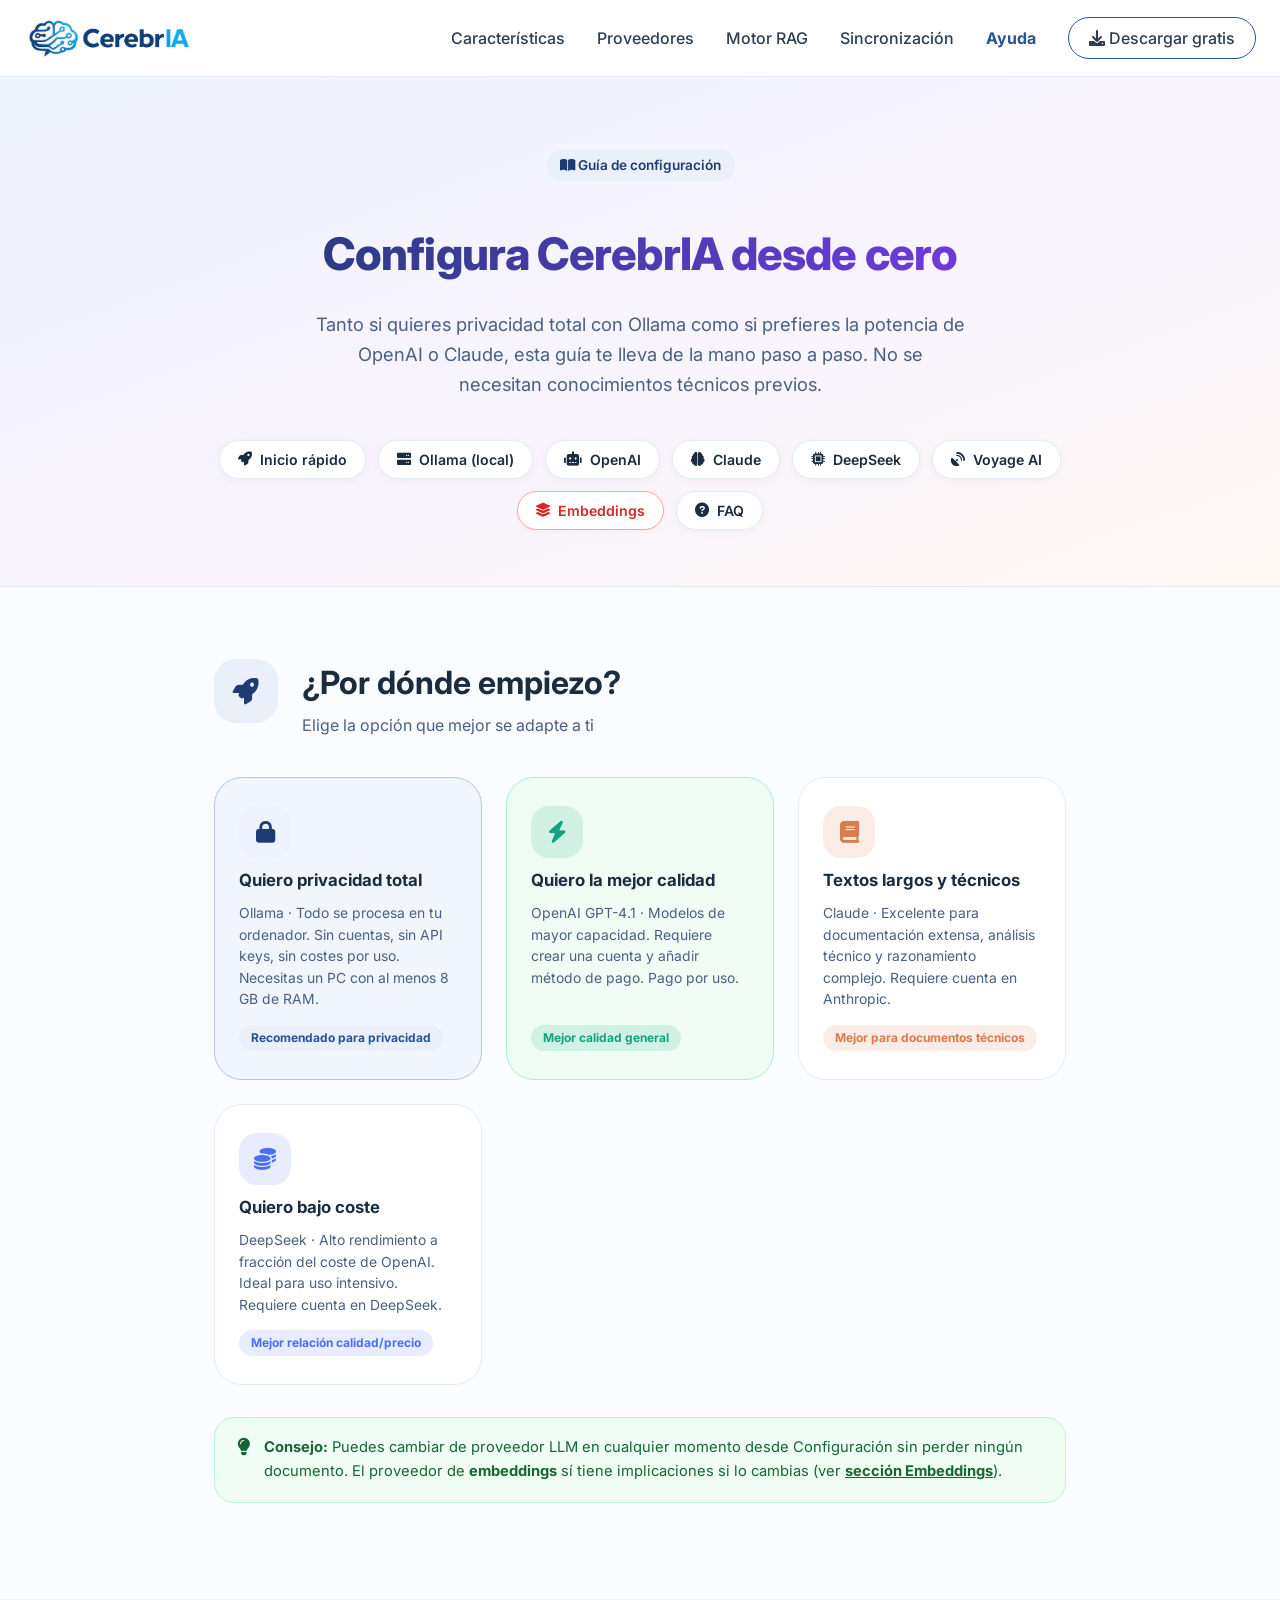
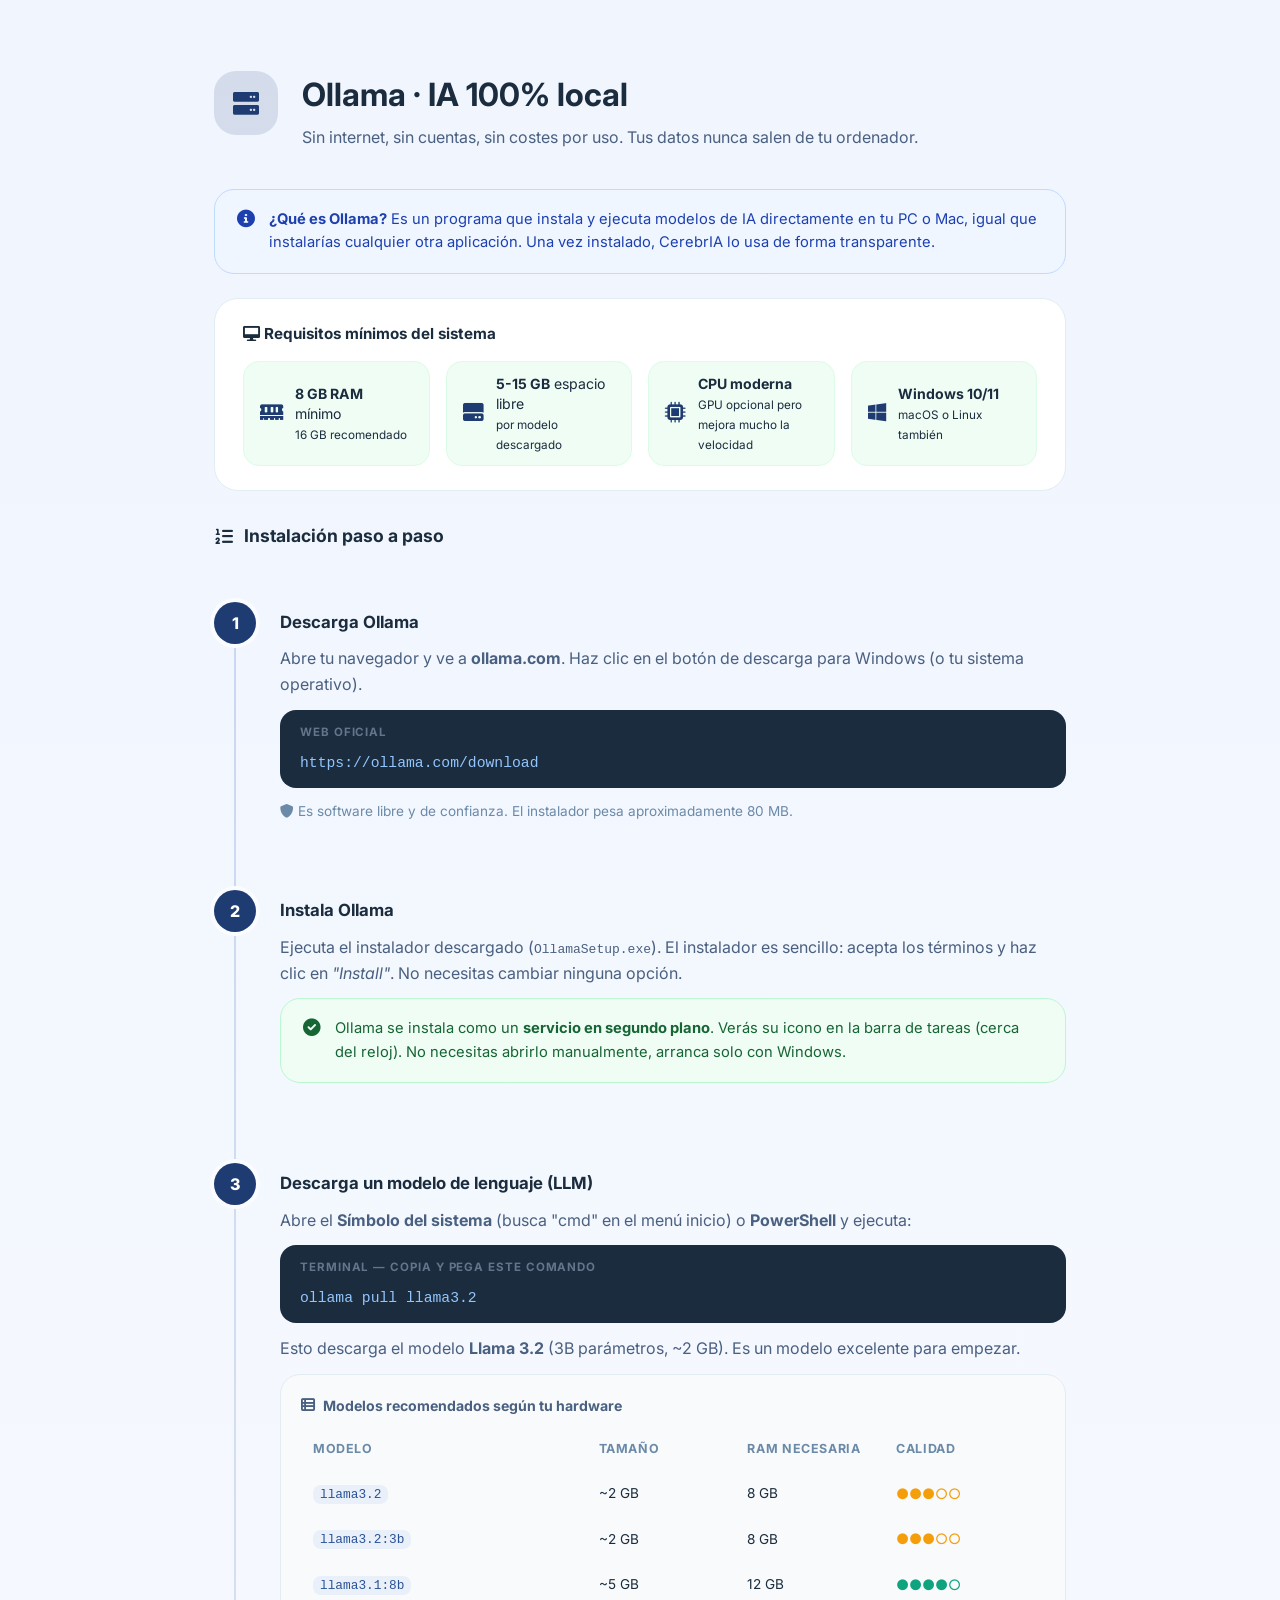
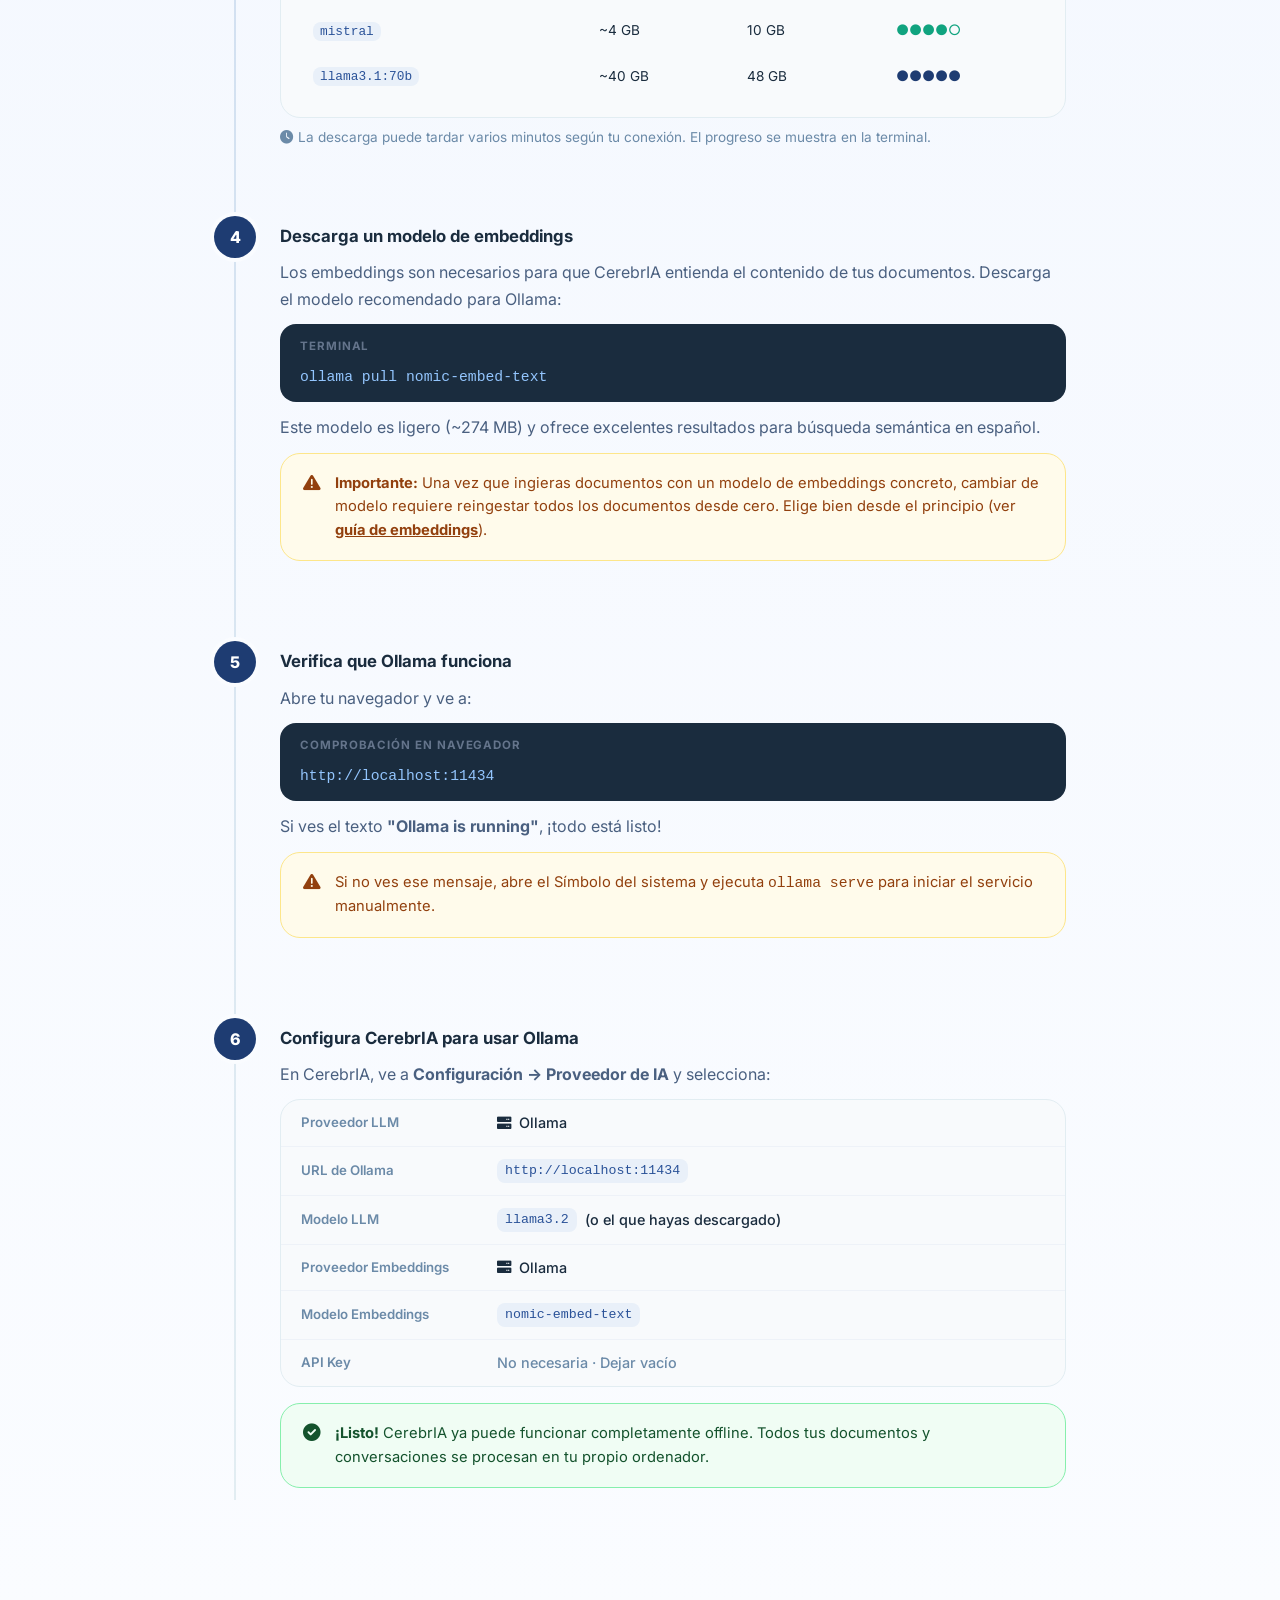
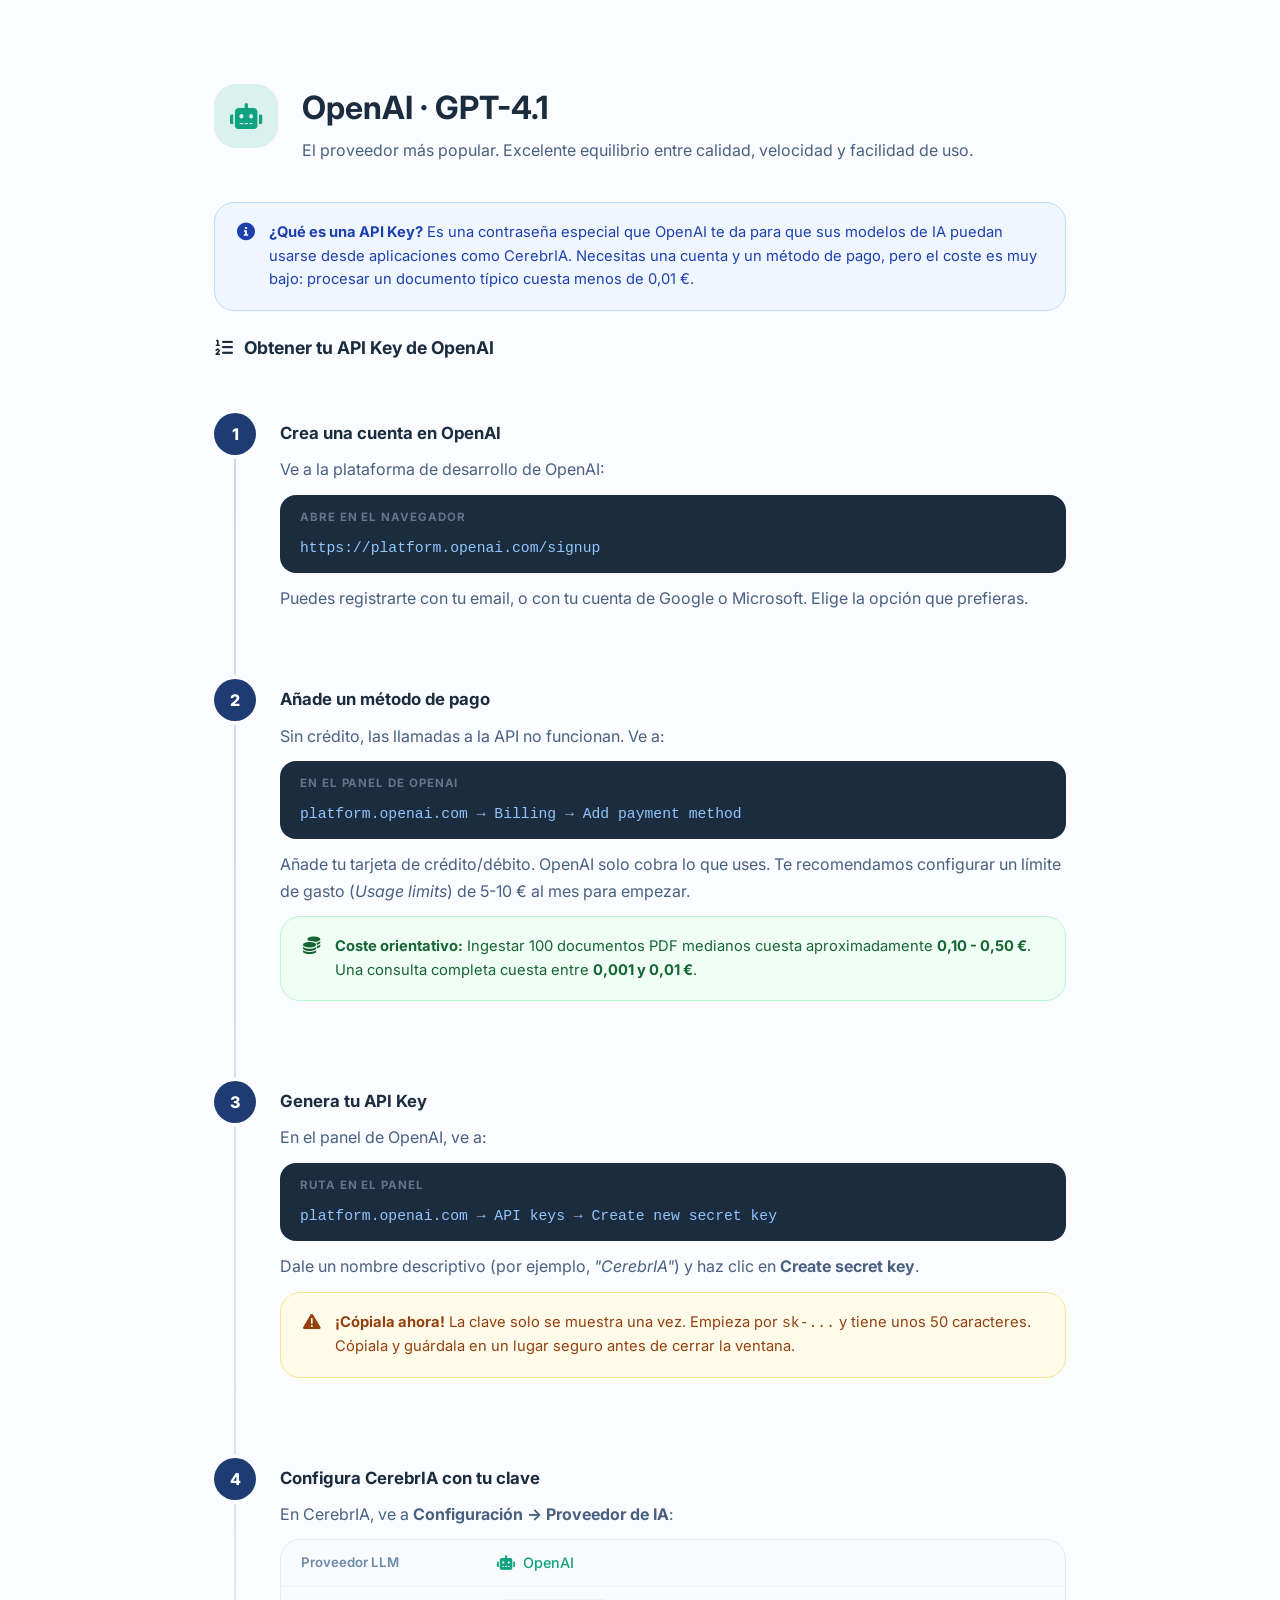
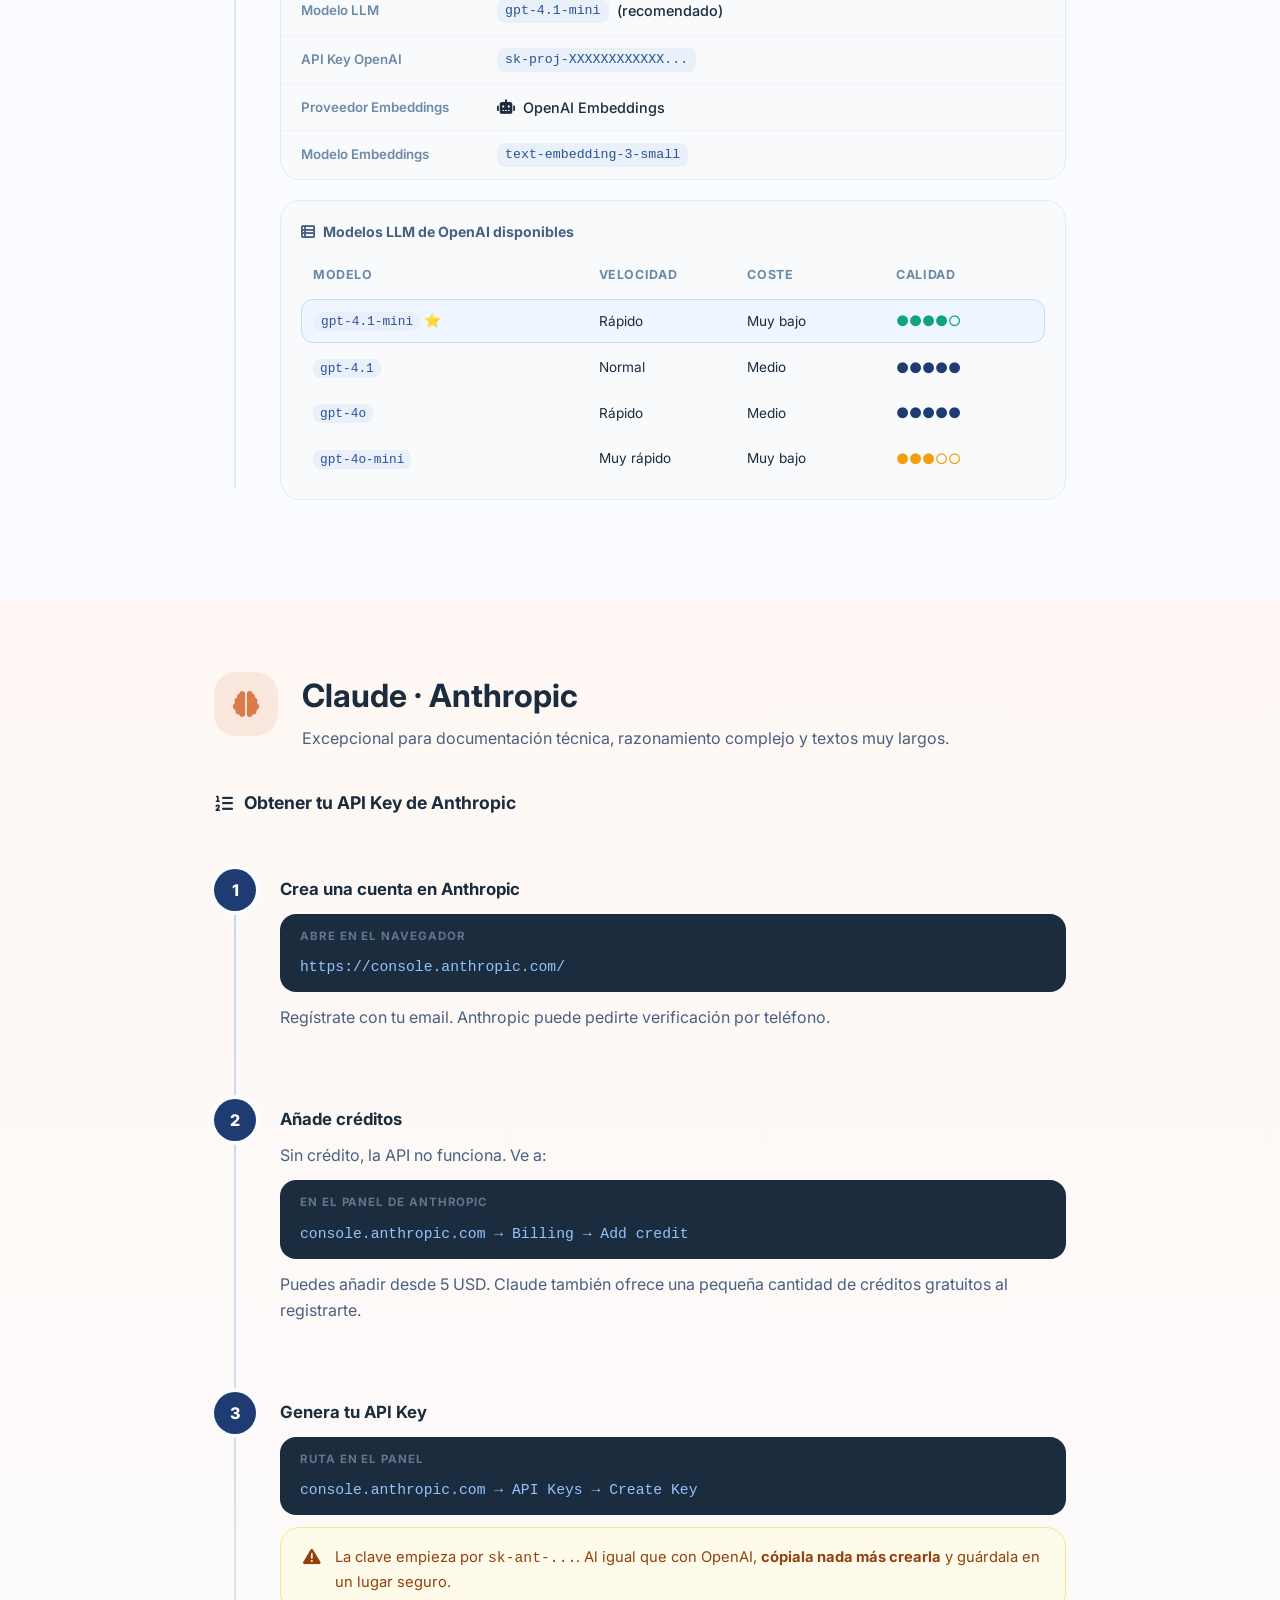
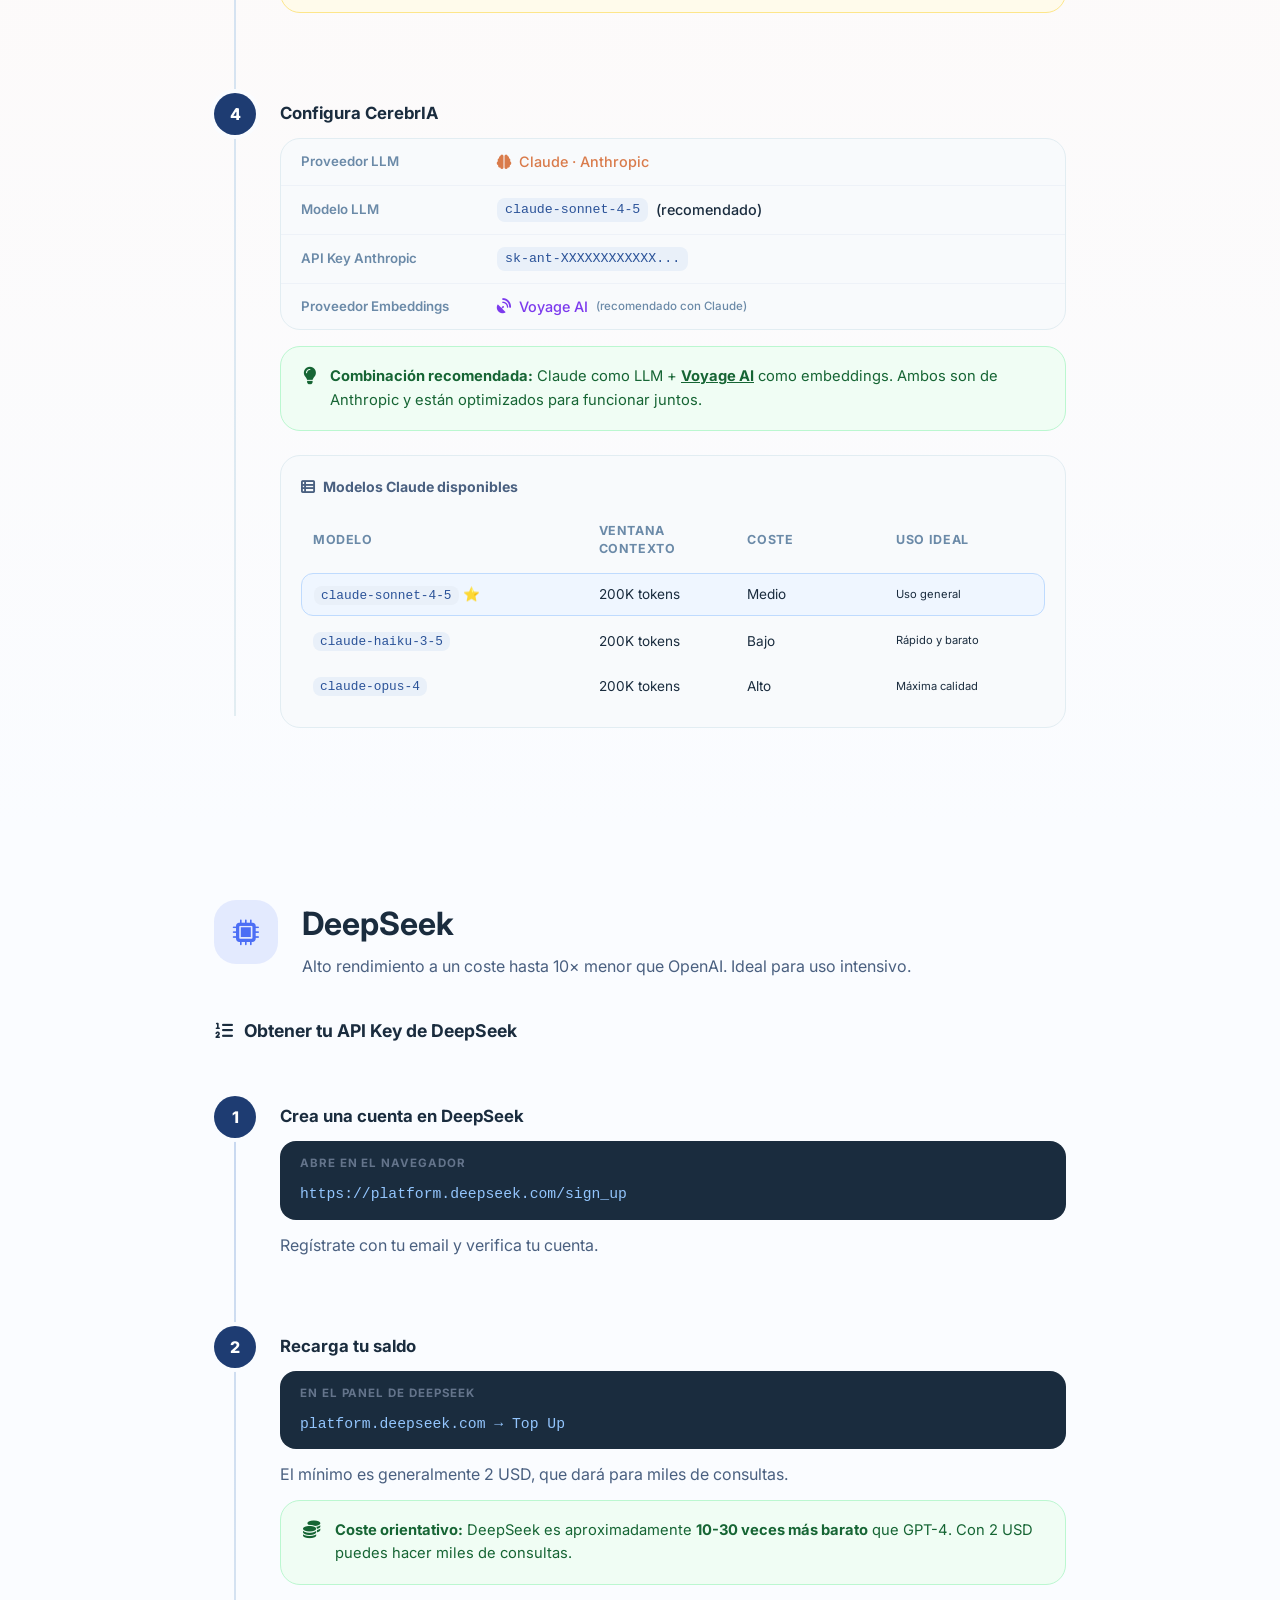
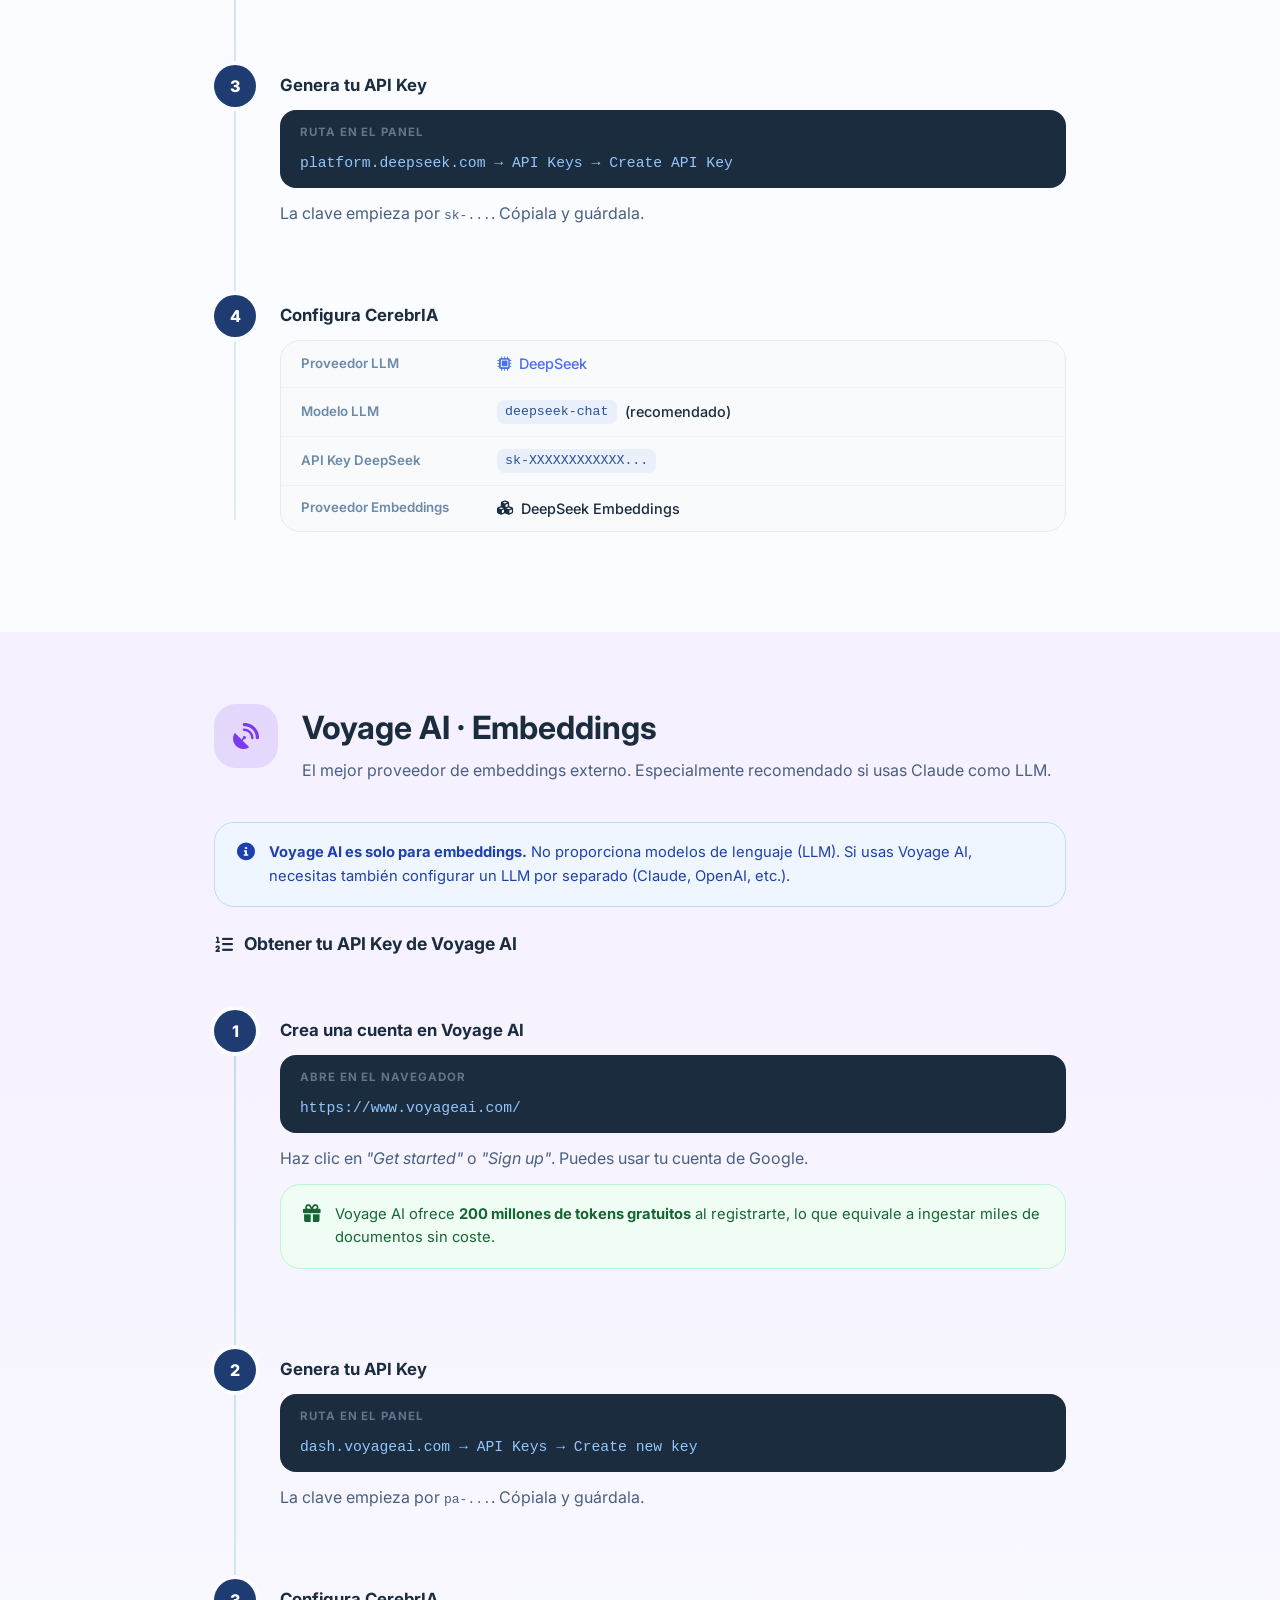
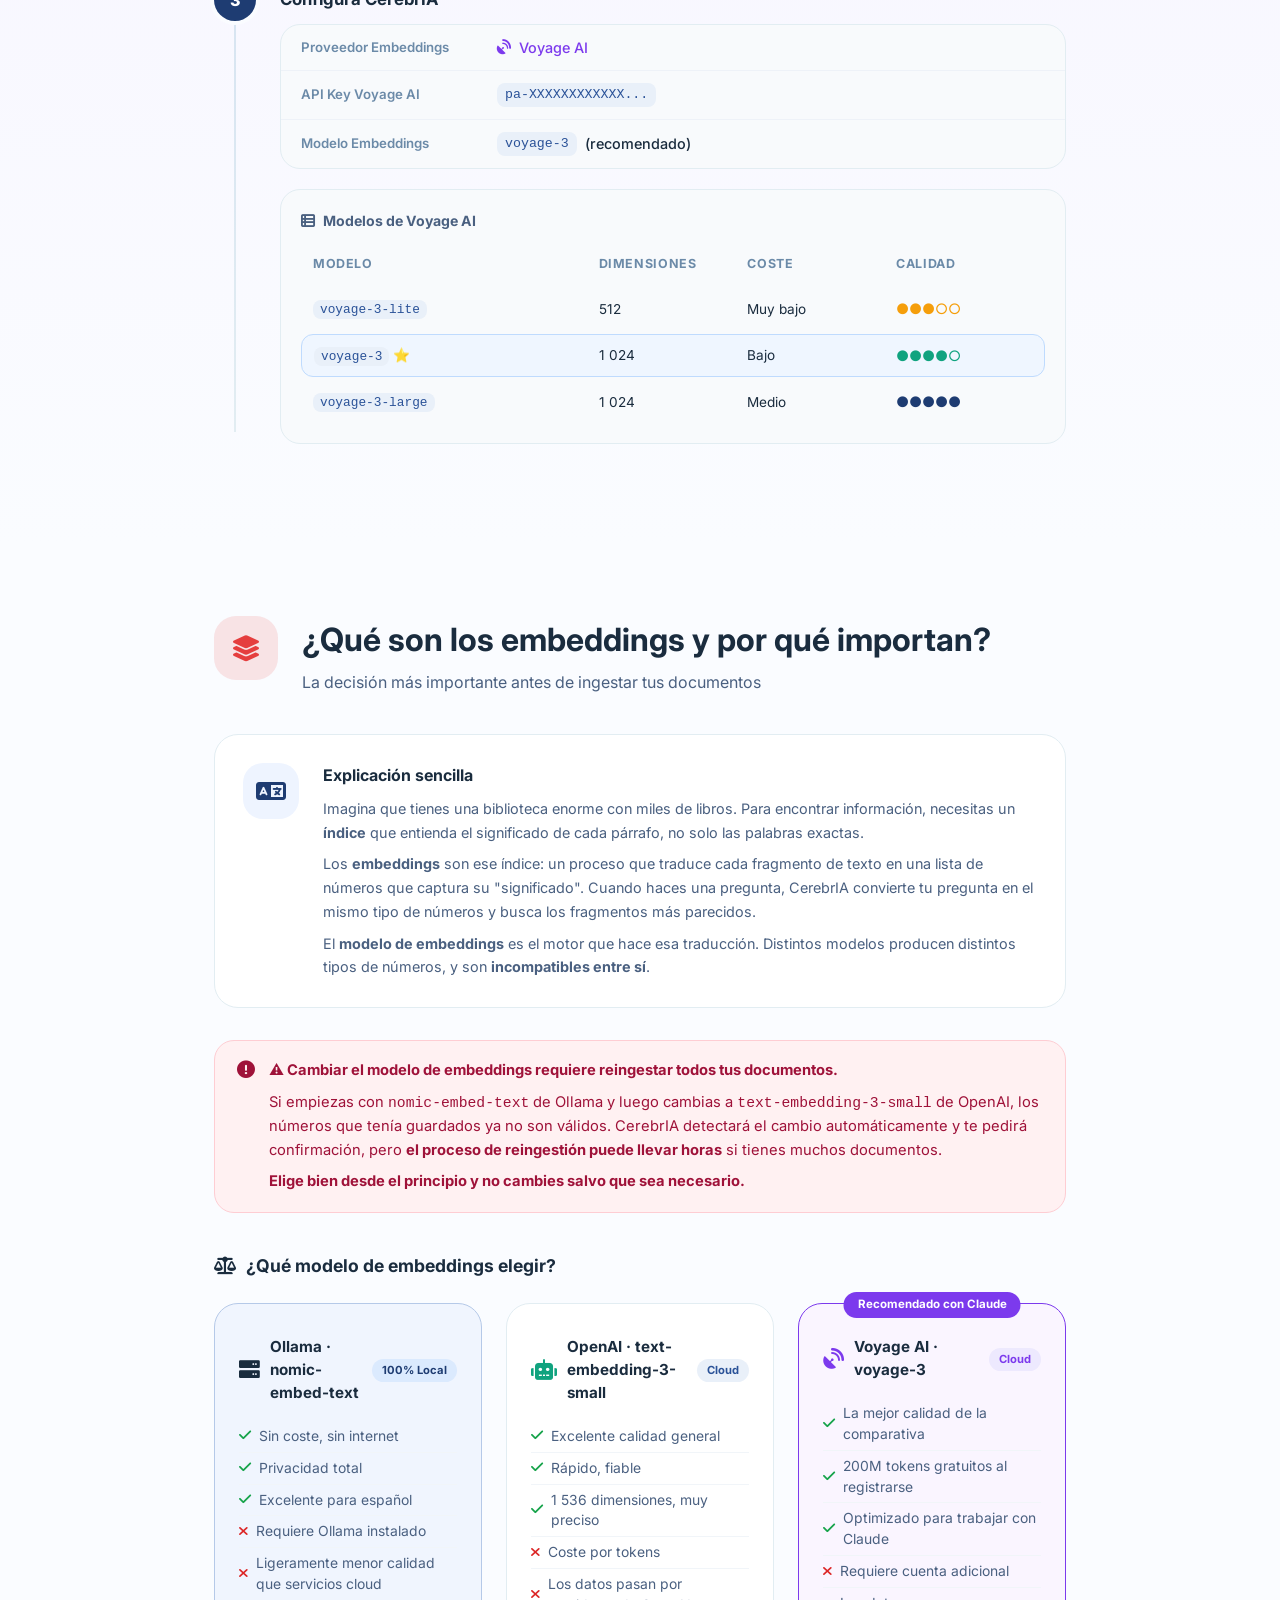
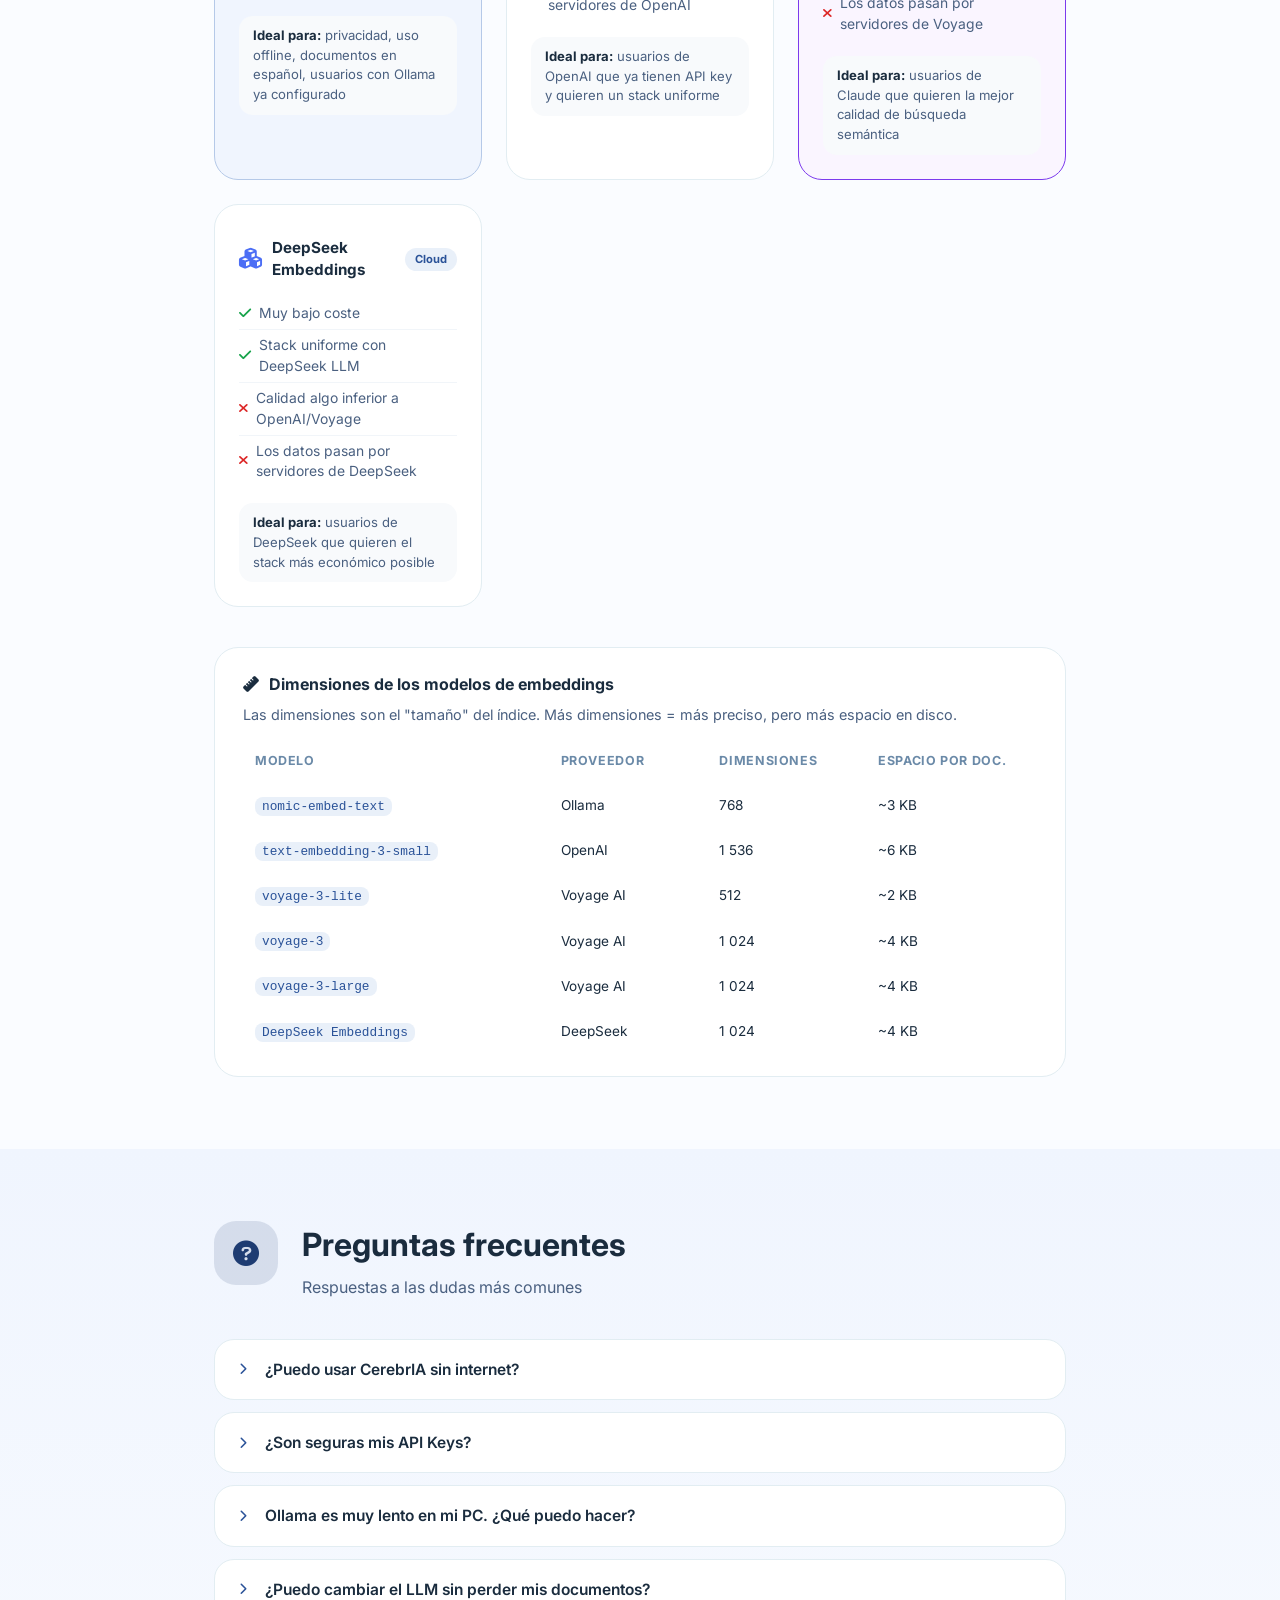
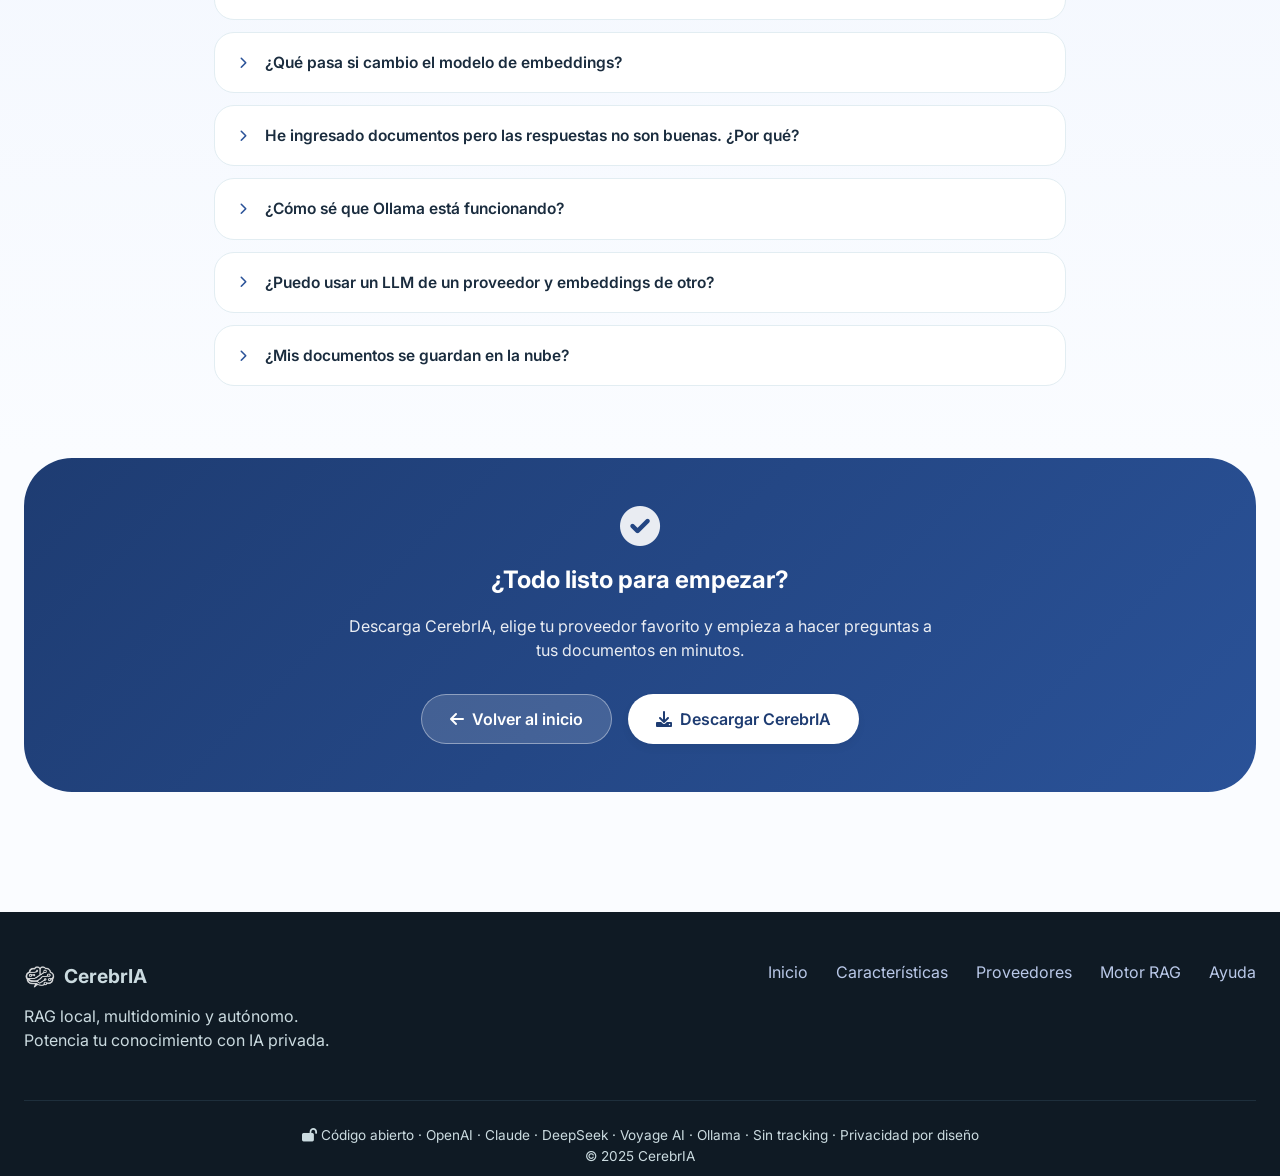
==== ayuda.html @ 342ffbb7 "Refactor code structure for improved readability and maintainability" ====
<!DOCTYPE html>
<html lang="es">
<head>
    <meta charset="UTF-8">
    <meta name="viewport" content="width=device-width, initial-scale=1.0, user-scalable=yes">
    <title>Guía de configuración · CerebrIA</title>
    <meta name="description" content="Guía paso a paso para configurar CerebrIA: Ollama local, OpenAI, Claude, DeepSeek, Voyage AI y modelos de embeddings.">
    <link rel="icon" type="image/x-icon" href="favicon.ico">
    <link href="https://fonts.googleapis.com/css2?family=Inter:opsz,wght@14..32,300;400;500;600;700;800&display=swap" rel="stylesheet">
    <link rel="stylesheet" href="https://cdnjs.cloudflare.com/ajax/libs/font-awesome/6.0.0-beta3/css/all.min.css">
    <link rel="stylesheet" href="style.css">
</head>
<body>

<nav class="navbar">
    <div class="container nav-flex">
        <a href="index.html" class="logo">
            <img src="cerebria_logo_full.png" alt="CerebrIA">
        </a>
        <div class="nav-links">
            <a href="index.html#features">Características</a>
            <a href="index.html#providers">Proveedores</a>
            <a href="index.html#ragengine">Motor RAG</a>
            <a href="index.html#syncwatch">Sincronización</a>
            <a href="ayuda.html" style="color:#2A5298; font-weight:700;">Ayuda</a>
            <a href="index.html#" class="btn-outline-light"><i class="fas fa-download"></i> Descargar gratis</a>
        </div>
    </div>
</nav>

<main>

    <!-- Hero ayuda -->
    <section class="help-hero">
        <div class="container">
            <div class="help-hero-inner">
                <div class="hero-badge"><i class="fas fa-book-open"></i> Guía de configuración</div>
                <h1>Configura CerebrIA desde cero</h1>
                <p>Tanto si quieres privacidad total con Ollama como si prefieres la potencia de OpenAI o Claude, esta guía te lleva de la mano paso a paso. No se necesitan conocimientos técnicos previos.</p>

                <!-- Índice rápido -->
                <div class="help-toc">
                    <a href="#inicio-rapido" class="toc-item">
                        <i class="fas fa-rocket"></i>
                        <span>Inicio rápido</span>
                    </a>
                    <a href="#ollama" class="toc-item toc-local">
                        <i class="fas fa-server"></i>
                        <span>Ollama (local)</span>
                    </a>
                    <a href="#openai" class="toc-item">
                        <i class="fas fa-robot"></i>
                        <span>OpenAI</span>
                    </a>
                    <a href="#claude" class="toc-item">
                        <i class="fas fa-brain"></i>
                        <span>Claude</span>
                    </a>
                    <a href="#deepseek" class="toc-item">
                        <i class="fas fa-microchip"></i>
                        <span>DeepSeek</span>
                    </a>
                    <a href="#voyage" class="toc-item">
                        <i class="fas fa-satellite-dish"></i>
                        <span>Voyage AI</span>
                    </a>
                    <a href="#embeddings" class="toc-item toc-warning">
                        <i class="fas fa-layer-group"></i>
                        <span>Embeddings</span>
                    </a>
                    <a href="#faq" class="toc-item">
                        <i class="fas fa-question-circle"></i>
                        <span>FAQ</span>
                    </a>
                </div>
            </div>
        </div>
    </section>

    <!-- Inicio rápido -->
    <section id="inicio-rapido" class="section help-section">
        <div class="container help-container">
            <div class="help-section-header">
                <div class="help-section-icon" style="background:#e9f0f9; color:#1E3C72;">
                    <i class="fas fa-rocket"></i>
                </div>
                <div>
                    <h2>¿Por dónde empiezo?</h2>
                    <p>Elige la opción que mejor se adapte a ti</p>
                </div>
            </div>

            <div class="choice-grid">
                <a href="#ollama" class="choice-card choice-card--local">
                    <div class="choice-icon"><i class="fas fa-lock"></i></div>
                    <h3>Quiero privacidad total</h3>
                    <p>Ollama · Todo se procesa en tu ordenador. Sin cuentas, sin API keys, sin costes por uso. Necesitas un PC con al menos 8 GB de RAM.</p>
                    <span class="choice-tag">Recomendado para privacidad</span>
                </a>
                <a href="#openai" class="choice-card choice-card--cloud">
                    <div class="choice-icon" style="background:#10a37f22; color:#10a37f;"><i class="fas fa-bolt"></i></div>
                    <h3>Quiero la mejor calidad</h3>
                    <p>OpenAI GPT-4.1 · Modelos de mayor capacidad. Requiere crear una cuenta y añadir método de pago. Pago por uso.</p>
                    <span class="choice-tag" style="background:#10a37f22; color:#10a37f;">Mejor calidad general</span>
                </a>
                <a href="#claude" class="choice-card">
                    <div class="choice-icon" style="background:#d97b4b22; color:#d97b4b;"><i class="fas fa-book"></i></div>
                    <h3>Textos largos y técnicos</h3>
                    <p>Claude · Excelente para documentación extensa, análisis técnico y razonamiento complejo. Requiere cuenta en Anthropic.</p>
                    <span class="choice-tag" style="background:#d97b4b22; color:#d97b4b;">Mejor para documentos técnicos</span>
                </a>
                <a href="#deepseek" class="choice-card">
                    <div class="choice-icon" style="background:#4c6ef522; color:#4c6ef5;"><i class="fas fa-coins"></i></div>
                    <h3>Quiero bajo coste</h3>
                    <p>DeepSeek · Alto rendimiento a fracción del coste de OpenAI. Ideal para uso intensivo. Requiere cuenta en DeepSeek.</p>
                    <span class="choice-tag" style="background:#4c6ef522; color:#4c6ef5;">Mejor relación calidad/precio</span>
                </a>
            </div>

            <div class="info-box info-box--tip">
                <i class="fas fa-lightbulb"></i>
                <div>
                    <strong>Consejo:</strong> Puedes cambiar de proveedor LLM en cualquier momento desde Configuración sin perder ningún documento. El proveedor de <strong>embeddings</strong> sí tiene implicaciones si lo cambias (ver <a href="#embeddings">sección Embeddings</a>).
                </div>
            </div>
        </div>
    </section>

    <!-- ============================= OLLAMA ============================= -->
    <section id="ollama" class="section help-section" style="background: linear-gradient(180deg, #f0f5fe 0%, #fafcff 100%);">
        <div class="container help-container">
            <div class="help-section-header">
                <div class="help-section-icon" style="background:#1E3C7222; color:#1E3C72;">
                    <i class="fas fa-server"></i>
                </div>
                <div>
                    <h2>Ollama · IA 100% local</h2>
                    <p>Sin internet, sin cuentas, sin costes por uso. Tus datos nunca salen de tu ordenador.</p>
                </div>
            </div>

            <div class="info-box info-box--info">
                <i class="fas fa-info-circle"></i>
                <div>
                    <strong>¿Qué es Ollama?</strong> Es un programa que instala y ejecuta modelos de IA directamente en tu PC o Mac, igual que instalarías cualquier otra aplicación. Una vez instalado, CerebrIA lo usa de forma transparente.
                </div>
            </div>

            <div class="requirements-box">
                <h4><i class="fas fa-desktop"></i> Requisitos mínimos del sistema</h4>
                <div class="req-grid">
                    <div class="req-item req-ok">
                        <i class="fas fa-memory"></i>
                        <span><strong>8 GB RAM</strong> mínimo<br><small>16 GB recomendado</small></span>
                    </div>
                    <div class="req-item req-ok">
                        <i class="fas fa-hdd"></i>
                        <span><strong>5-15 GB</strong> espacio libre<br><small>por modelo descargado</small></span>
                    </div>
                    <div class="req-item req-ok">
                        <i class="fas fa-microchip"></i>
                        <span><strong>CPU moderna</strong><br><small>GPU opcional pero mejora mucho la velocidad</small></span>
                    </div>
                    <div class="req-item req-ok">
                        <i class="fab fa-windows"></i>
                        <span><strong>Windows 10/11</strong><br><small>macOS o Linux también</small></span>
                    </div>
                </div>
            </div>

            <h3 class="steps-title"><i class="fas fa-list-ol"></i> Instalación paso a paso</h3>

            <div class="help-steps">
                <div class="help-step">
                    <div class="help-step-num">1</div>
                    <div class="help-step-content">
                        <h4>Descarga Ollama</h4>
                        <p>Abre tu navegador y ve a <strong>ollama.com</strong>. Haz clic en el botón de descarga para Windows (o tu sistema operativo).</p>
                        <div class="code-block">
                            <span class="code-label">Web oficial</span>
                            <code>https://ollama.com/download</code>
                        </div>
                        <p class="step-hint"><i class="fas fa-shield-alt"></i> Es software libre y de confianza. El instalador pesa aproximadamente 80 MB.</p>
                    </div>
                </div>

                <div class="help-step">
                    <div class="help-step-num">2</div>
                    <div class="help-step-content">
                        <h4>Instala Ollama</h4>
                        <p>Ejecuta el instalador descargado (<code>OllamaSetup.exe</code>). El instalador es sencillo: acepta los términos y haz clic en <em>"Install"</em>. No necesitas cambiar ninguna opción.</p>
                        <div class="info-box info-box--tip" style="margin-top:12px;">
                            <i class="fas fa-check-circle"></i>
                            <div>Ollama se instala como un <strong>servicio en segundo plano</strong>. Verás su icono en la barra de tareas (cerca del reloj). No necesitas abrirlo manualmente, arranca solo con Windows.</div>
                        </div>
                    </div>
                </div>

                <div class="help-step">
                    <div class="help-step-num">3</div>
                    <div class="help-step-content">
                        <h4>Descarga un modelo de lenguaje (LLM)</h4>
                        <p>Abre el <strong>Símbolo del sistema</strong> (busca "cmd" en el menú inicio) o <strong>PowerShell</strong> y ejecuta:</p>
                        <div class="code-block">
                            <span class="code-label">Terminal — copia y pega este comando</span>
                            <code>ollama pull llama3.2</code>
                        </div>
                        <p>Esto descarga el modelo <strong>Llama 3.2</strong> (3B parámetros, ~2 GB). Es un modelo excelente para empezar.</p>

                        <div class="model-options">
                            <h5><i class="fas fa-th-list"></i> Modelos recomendados según tu hardware</h5>
                            <div class="model-table">
                                <div class="model-row model-row--header">
                                    <span>Modelo</span><span>Tamaño</span><span>RAM necesaria</span><span>Calidad</span>
                                </div>
                                <div class="model-row">
                                    <span><code>llama3.2</code></span><span>~2 GB</span><span>8 GB</span><span class="quality-bar quality-bar--3">●●●○○</span>
                                </div>
                                <div class="model-row">
                                    <span><code>llama3.2:3b</code></span><span>~2 GB</span><span>8 GB</span><span class="quality-bar quality-bar--3">●●●○○</span>
                                </div>
                                <div class="model-row">
                                    <span><code>llama3.1:8b</code></span><span>~5 GB</span><span>12 GB</span><span class="quality-bar quality-bar--4">●●●●○</span>
                                </div>
                                <div class="model-row">
                                    <span><code>mistral</code></span><span>~4 GB</span><span>10 GB</span><span class="quality-bar quality-bar--4">●●●●○</span>
                                </div>
                                <div class="model-row">
                                    <span><code>llama3.1:70b</code></span><span>~40 GB</span><span>48 GB</span><span class="quality-bar quality-bar--5">●●●●●</span>
                                </div>
                            </div>
                        </div>

                        <p class="step-hint"><i class="fas fa-clock"></i> La descarga puede tardar varios minutos según tu conexión. El progreso se muestra en la terminal.</p>
                    </div>
                </div>

                <div class="help-step">
                    <div class="help-step-num">4</div>
                    <div class="help-step-content">
                        <h4>Descarga un modelo de embeddings</h4>
                        <p>Los embeddings son necesarios para que CerebrIA entienda el contenido de tus documentos. Descarga el modelo recomendado para Ollama:</p>
                        <div class="code-block">
                            <span class="code-label">Terminal</span>
                            <code>ollama pull nomic-embed-text</code>
                        </div>
                        <p>Este modelo es ligero (~274 MB) y ofrece excelentes resultados para búsqueda semántica en español.</p>
                        <div class="info-box info-box--warning" style="margin-top:12px;">
                            <i class="fas fa-exclamation-triangle"></i>
                            <div><strong>Importante:</strong> Una vez que ingieras documentos con un modelo de embeddings concreto, cambiar de modelo requiere reingestar todos los documentos desde cero. Elige bien desde el principio (ver <a href="#embeddings">guía de embeddings</a>).</div>
                        </div>
                    </div>
                </div>

                <div class="help-step">
                    <div class="help-step-num">5</div>
                    <div class="help-step-content">
                        <h4>Verifica que Ollama funciona</h4>
                        <p>Abre tu navegador y ve a:</p>
                        <div class="code-block">
                            <span class="code-label">Comprobación en navegador</span>
                            <code>http://localhost:11434</code>
                        </div>
                        <p>Si ves el texto <strong>"Ollama is running"</strong>, ¡todo está listo!</p>
                        <div class="info-box info-box--warning" style="margin-top:12px;">
                            <i class="fas fa-exclamation-triangle"></i>
                            <div>Si no ves ese mensaje, abre el Símbolo del sistema y ejecuta <code>ollama serve</code> para iniciar el servicio manualmente.</div>
                        </div>
                    </div>
                </div>

                <div class="help-step">
                    <div class="help-step-num">6</div>
                    <div class="help-step-content">
                        <h4>Configura CerebrIA para usar Ollama</h4>
                        <p>En CerebrIA, ve a <strong>Configuración → Proveedor de IA</strong> y selecciona:</p>
                        <div class="config-preview">
                            <div class="config-row">
                                <span class="config-label">Proveedor LLM</span>
                                <span class="config-value"><i class="fas fa-server"></i> Ollama</span>
                            </div>
                            <div class="config-row">
                                <span class="config-label">URL de Ollama</span>
                                <span class="config-value"><code>http://localhost:11434</code></span>
                            </div>
                            <div class="config-row">
                                <span class="config-label">Modelo LLM</span>
                                <span class="config-value"><code>llama3.2</code> (o el que hayas descargado)</span>
                            </div>
                            <div class="config-row">
                                <span class="config-label">Proveedor Embeddings</span>
                                <span class="config-value"><i class="fas fa-server"></i> Ollama</span>
                            </div>
                            <div class="config-row">
                                <span class="config-label">Modelo Embeddings</span>
                                <span class="config-value"><code>nomic-embed-text</code></span>
                            </div>
                            <div class="config-row">
                                <span class="config-label">API Key</span>
                                <span class="config-value" style="color:#6b8aa8;">No necesaria · Dejar vacío</span>
                            </div>
                        </div>
                        <div class="info-box info-box--success" style="margin-top:16px;">
                            <i class="fas fa-check-circle"></i>
                            <div><strong>¡Listo!</strong> CerebrIA ya puede funcionar completamente offline. Todos tus documentos y conversaciones se procesan en tu propio ordenador.</div>
                        </div>
                    </div>
                </div>
            </div>
        </div>
    </section>

    <!-- ============================= OPENAI ============================= -->
    <section id="openai" class="section help-section">
        <div class="container help-container">
            <div class="help-section-header">
                <div class="help-section-icon" style="background:#10a37f22; color:#10a37f;">
                    <i class="fas fa-robot"></i>
                </div>
                <div>
                    <h2>OpenAI · GPT-4.1</h2>
                    <p>El proveedor más popular. Excelente equilibrio entre calidad, velocidad y facilidad de uso.</p>
                </div>
            </div>

            <div class="info-box info-box--info">
                <i class="fas fa-info-circle"></i>
                <div>
                    <strong>¿Qué es una API Key?</strong> Es una contraseña especial que OpenAI te da para que sus modelos de IA puedan usarse desde aplicaciones como CerebrIA. Necesitas una cuenta y un método de pago, pero el coste es muy bajo: procesar un documento típico cuesta menos de 0,01 €.
                </div>
            </div>

            <h3 class="steps-title"><i class="fas fa-list-ol"></i> Obtener tu API Key de OpenAI</h3>

            <div class="help-steps">
                <div class="help-step">
                    <div class="help-step-num">1</div>
                    <div class="help-step-content">
                        <h4>Crea una cuenta en OpenAI</h4>
                        <p>Ve a la plataforma de desarrollo de OpenAI:</p>
                        <div class="code-block">
                            <span class="code-label">Abre en el navegador</span>
                            <code>https://platform.openai.com/signup</code>
                        </div>
                        <p>Puedes registrarte con tu email, o con tu cuenta de Google o Microsoft. Elige la opción que prefieras.</p>
                    </div>
                </div>

                <div class="help-step">
                    <div class="help-step-num">2</div>
                    <div class="help-step-content">
                        <h4>Añade un método de pago</h4>
                        <p>Sin crédito, las llamadas a la API no funcionan. Ve a:</p>
                        <div class="code-block">
                            <span class="code-label">En el panel de OpenAI</span>
                            <code>platform.openai.com → Billing → Add payment method</code>
                        </div>
                        <p>Añade tu tarjeta de crédito/débito. OpenAI solo cobra lo que uses. Te recomendamos configurar un límite de gasto (<em>Usage limits</em>) de 5-10 € al mes para empezar.</p>
                        <div class="info-box info-box--tip" style="margin-top:12px;">
                            <i class="fas fa-coins"></i>
                            <div><strong>Coste orientativo:</strong> Ingestar 100 documentos PDF medianos cuesta aproximadamente <strong>0,10 - 0,50 €</strong>. Una consulta completa cuesta entre <strong>0,001 y 0,01 €</strong>.</div>
                        </div>
                    </div>
                </div>

                <div class="help-step">
                    <div class="help-step-num">3</div>
                    <div class="help-step-content">
                        <h4>Genera tu API Key</h4>
                        <p>En el panel de OpenAI, ve a:</p>
                        <div class="code-block">
                            <span class="code-label">Ruta en el panel</span>
                            <code>platform.openai.com → API keys → Create new secret key</code>
                        </div>
                        <p>Dale un nombre descriptivo (por ejemplo, <em>"CerebrIA"</em>) y haz clic en <strong>Create secret key</strong>.</p>
                        <div class="info-box info-box--warning" style="margin-top:12px;">
                            <i class="fas fa-exclamation-triangle"></i>
                            <div><strong>¡Cópiala ahora!</strong> La clave solo se muestra una vez. Empieza por <code>sk-...</code> y tiene unos 50 caracteres. Cópiala y guárdala en un lugar seguro antes de cerrar la ventana.</div>
                        </div>
                    </div>
                </div>

                <div class="help-step">
                    <div class="help-step-num">4</div>
                    <div class="help-step-content">
                        <h4>Configura CerebrIA con tu clave</h4>
                        <p>En CerebrIA, ve a <strong>Configuración → Proveedor de IA</strong>:</p>
                        <div class="config-preview">
                            <div class="config-row">
                                <span class="config-label">Proveedor LLM</span>
                                <span class="config-value" style="color:#10a37f;"><i class="fas fa-robot"></i> OpenAI</span>
                            </div>
                            <div class="config-row">
                                <span class="config-label">Modelo LLM</span>
                                <span class="config-value"><code>gpt-4.1-mini</code> (recomendado)</span>
                            </div>
                            <div class="config-row">
                                <span class="config-label">API Key OpenAI</span>
                                <span class="config-value"><code>sk-proj-XXXXXXXXXXXX...</code></span>
                            </div>
                            <div class="config-row">
                                <span class="config-label">Proveedor Embeddings</span>
                                <span class="config-value"><i class="fas fa-robot"></i> OpenAI Embeddings</span>
                            </div>
                            <div class="config-row">
                                <span class="config-label">Modelo Embeddings</span>
                                <span class="config-value"><code>text-embedding-3-small</code></span>
                            </div>
                        </div>
                        <div class="model-options" style="margin-top:20px;">
                            <h5><i class="fas fa-th-list"></i> Modelos LLM de OpenAI disponibles</h5>
                            <div class="model-table">
                                <div class="model-row model-row--header">
                                    <span>Modelo</span><span>Velocidad</span><span>Coste</span><span>Calidad</span>
                                </div>
                                <div class="model-row model-row--recommended">
                                    <span><code>gpt-4.1-mini</code> ⭐</span><span>Rápido</span><span>Muy bajo</span><span class="quality-bar quality-bar--4">●●●●○</span>
                                </div>
                                <div class="model-row">
                                    <span><code>gpt-4.1</code></span><span>Normal</span><span>Medio</span><span class="quality-bar quality-bar--5">●●●●●</span>
                                </div>
                                <div class="model-row">
                                    <span><code>gpt-4o</code></span><span>Rápido</span><span>Medio</span><span class="quality-bar quality-bar--5">●●●●●</span>
                                </div>
                                <div class="model-row">
                                    <span><code>gpt-4o-mini</code></span><span>Muy rápido</span><span>Muy bajo</span><span class="quality-bar quality-bar--3">●●●○○</span>
                                </div>
                            </div>
                        </div>
                    </div>
                </div>
            </div>
        </div>
    </section>

    <!-- ============================= CLAUDE ============================= -->
    <section id="claude" class="section help-section" style="background: linear-gradient(180deg, #fff8f4 0%, #fafcff 100%);">
        <div class="container help-container">
            <div class="help-section-header">
                <div class="help-section-icon" style="background:#d97b4b22; color:#d97b4b;">
                    <i class="fas fa-brain"></i>
                </div>
                <div>
                    <h2>Claude · Anthropic</h2>
                    <p>Excepcional para documentación técnica, razonamiento complejo y textos muy largos.</p>
                </div>
            </div>

            <h3 class="steps-title"><i class="fas fa-list-ol"></i> Obtener tu API Key de Anthropic</h3>

            <div class="help-steps">
                <div class="help-step">
                    <div class="help-step-num">1</div>
                    <div class="help-step-content">
                        <h4>Crea una cuenta en Anthropic</h4>
                        <div class="code-block">
                            <span class="code-label">Abre en el navegador</span>
                            <code>https://console.anthropic.com/</code>
                        </div>
                        <p>Regístrate con tu email. Anthropic puede pedirte verificación por teléfono.</p>
                    </div>
                </div>

                <div class="help-step">
                    <div class="help-step-num">2</div>
                    <div class="help-step-content">
                        <h4>Añade créditos</h4>
                        <p>Sin crédito, la API no funciona. Ve a:</p>
                        <div class="code-block">
                            <span class="code-label">En el panel de Anthropic</span>
                            <code>console.anthropic.com → Billing → Add credit</code>
                        </div>
                        <p>Puedes añadir desde 5 USD. Claude también ofrece una pequeña cantidad de créditos gratuitos al registrarte.</p>
                    </div>
                </div>

                <div class="help-step">
                    <div class="help-step-num">3</div>
                    <div class="help-step-content">
                        <h4>Genera tu API Key</h4>
                        <div class="code-block">
                            <span class="code-label">Ruta en el panel</span>
                            <code>console.anthropic.com → API Keys → Create Key</code>
                        </div>
                        <div class="info-box info-box--warning" style="margin-top:12px;">
                            <i class="fas fa-exclamation-triangle"></i>
                            <div>La clave empieza por <code>sk-ant-...</code>. Al igual que con OpenAI, <strong>cópiala nada más crearla</strong> y guárdala en un lugar seguro.</div>
                        </div>
                    </div>
                </div>

                <div class="help-step">
                    <div class="help-step-num">4</div>
                    <div class="help-step-content">
                        <h4>Configura CerebrIA</h4>
                        <div class="config-preview">
                            <div class="config-row">
                                <span class="config-label">Proveedor LLM</span>
                                <span class="config-value" style="color:#d97b4b;"><i class="fas fa-brain"></i> Claude · Anthropic</span>
                            </div>
                            <div class="config-row">
                                <span class="config-label">Modelo LLM</span>
                                <span class="config-value"><code>claude-sonnet-4-5</code> (recomendado)</span>
                            </div>
                            <div class="config-row">
                                <span class="config-label">API Key Anthropic</span>
                                <span class="config-value"><code>sk-ant-XXXXXXXXXXXX...</code></span>
                            </div>
                            <div class="config-row">
                                <span class="config-label">Proveedor Embeddings</span>
                                <span class="config-value" style="color:#7c3aed;"><i class="fas fa-satellite-dish"></i> Voyage AI <span style="font-size:0.8em; color:#6b8aa8;">(recomendado con Claude)</span></span>
                            </div>
                        </div>
                        <div class="info-box info-box--tip" style="margin-top:16px;">
                            <i class="fas fa-lightbulb"></i>
                            <div><strong>Combinación recomendada:</strong> Claude como LLM + <a href="#voyage">Voyage AI</a> como embeddings. Ambos son de Anthropic y están optimizados para funcionar juntos.</div>
                        </div>
                        <div class="model-options" style="margin-top:20px;">
                            <h5><i class="fas fa-th-list"></i> Modelos Claude disponibles</h5>
                            <div class="model-table">
                                <div class="model-row model-row--header">
                                    <span>Modelo</span><span>Ventana contexto</span><span>Coste</span><span>Uso ideal</span>
                                </div>
                                <div class="model-row model-row--recommended">
                                    <span><code>claude-sonnet-4-5</code> ⭐</span><span>200K tokens</span><span>Medio</span><span style="font-size:0.82em;">Uso general</span>
                                </div>
                                <div class="model-row">
                                    <span><code>claude-haiku-3-5</code></span><span>200K tokens</span><span>Bajo</span><span style="font-size:0.82em;">Rápido y barato</span>
                                </div>
                                <div class="model-row">
                                    <span><code>claude-opus-4</code></span><span>200K tokens</span><span>Alto</span><span style="font-size:0.82em;">Máxima calidad</span>
                                </div>
                            </div>
                        </div>
                    </div>
                </div>
            </div>
        </div>
    </section>

    <!-- ============================= DEEPSEEK ============================= -->
    <section id="deepseek" class="section help-section">
        <div class="container help-container">
            <div class="help-section-header">
                <div class="help-section-icon" style="background:#4c6ef522; color:#4c6ef5;">
                    <i class="fas fa-microchip"></i>
                </div>
                <div>
                    <h2>DeepSeek</h2>
                    <p>Alto rendimiento a un coste hasta 10× menor que OpenAI. Ideal para uso intensivo.</p>
                </div>
            </div>

            <h3 class="steps-title"><i class="fas fa-list-ol"></i> Obtener tu API Key de DeepSeek</h3>

            <div class="help-steps">
                <div class="help-step">
                    <div class="help-step-num">1</div>
                    <div class="help-step-content">
                        <h4>Crea una cuenta en DeepSeek</h4>
                        <div class="code-block">
                            <span class="code-label">Abre en el navegador</span>
                            <code>https://platform.deepseek.com/sign_up</code>
                        </div>
                        <p>Regístrate con tu email y verifica tu cuenta.</p>
                    </div>
                </div>

                <div class="help-step">
                    <div class="help-step-num">2</div>
                    <div class="help-step-content">
                        <h4>Recarga tu saldo</h4>
                        <div class="code-block">
                            <span class="code-label">En el panel de DeepSeek</span>
                            <code>platform.deepseek.com → Top Up</code>
                        </div>
                        <p>El mínimo es generalmente 2 USD, que dará para miles de consultas.</p>
                        <div class="info-box info-box--tip" style="margin-top:12px;">
                            <i class="fas fa-coins"></i>
                            <div><strong>Coste orientativo:</strong> DeepSeek es aproximadamente <strong>10-30 veces más barato</strong> que GPT-4. Con 2 USD puedes hacer miles de consultas.</div>
                        </div>
                    </div>
                </div>

                <div class="help-step">
                    <div class="help-step-num">3</div>
                    <div class="help-step-content">
                        <h4>Genera tu API Key</h4>
                        <div class="code-block">
                            <span class="code-label">Ruta en el panel</span>
                            <code>platform.deepseek.com → API Keys → Create API Key</code>
                        </div>
                        <p>La clave empieza por <code>sk-...</code>. Cópiala y guárdala.</p>
                    </div>
                </div>

                <div class="help-step">
                    <div class="help-step-num">4</div>
                    <div class="help-step-content">
                        <h4>Configura CerebrIA</h4>
                        <div class="config-preview">
                            <div class="config-row">
                                <span class="config-label">Proveedor LLM</span>
                                <span class="config-value" style="color:#4c6ef5;"><i class="fas fa-microchip"></i> DeepSeek</span>
                            </div>
                            <div class="config-row">
                                <span class="config-label">Modelo LLM</span>
                                <span class="config-value"><code>deepseek-chat</code> (recomendado)</span>
                            </div>
                            <div class="config-row">
                                <span class="config-label">API Key DeepSeek</span>
                                <span class="config-value"><code>sk-XXXXXXXXXXXX...</code></span>
                            </div>
                            <div class="config-row">
                                <span class="config-label">Proveedor Embeddings</span>
                                <span class="config-value"><i class="fas fa-cubes"></i> DeepSeek Embeddings</span>
                            </div>
                        </div>
                    </div>
                </div>
            </div>
        </div>
    </section>

    <!-- ============================= VOYAGE AI ============================= -->
    <section id="voyage" class="section help-section" style="background: linear-gradient(180deg, #f5f0ff 0%, #fafcff 100%);">
        <div class="container help-container">
            <div class="help-section-header">
                <div class="help-section-icon" style="background:#7c3aed22; color:#7c3aed;">
                    <i class="fas fa-satellite-dish"></i>
                </div>
                <div>
                    <h2>Voyage AI · Embeddings</h2>
                    <p>El mejor proveedor de embeddings externo. Especialmente recomendado si usas Claude como LLM.</p>
                </div>
            </div>

            <div class="info-box info-box--info">
                <i class="fas fa-info-circle"></i>
                <div>
                    <strong>Voyage AI es solo para embeddings.</strong> No proporciona modelos de lenguaje (LLM). Si usas Voyage AI, necesitas también configurar un LLM por separado (Claude, OpenAI, etc.).
                </div>
            </div>

            <h3 class="steps-title"><i class="fas fa-list-ol"></i> Obtener tu API Key de Voyage AI</h3>

            <div class="help-steps">
                <div class="help-step">
                    <div class="help-step-num">1</div>
                    <div class="help-step-content">
                        <h4>Crea una cuenta en Voyage AI</h4>
                        <div class="code-block">
                            <span class="code-label">Abre en el navegador</span>
                            <code>https://www.voyageai.com/</code>
                        </div>
                        <p>Haz clic en <em>"Get started"</em> o <em>"Sign up"</em>. Puedes usar tu cuenta de Google.</p>
                        <div class="info-box info-box--tip" style="margin-top:12px;">
                            <i class="fas fa-gift"></i>
                            <div>Voyage AI ofrece <strong>200 millones de tokens gratuitos</strong> al registrarte, lo que equivale a ingestar miles de documentos sin coste.</div>
                        </div>
                    </div>
                </div>

                <div class="help-step">
                    <div class="help-step-num">2</div>
                    <div class="help-step-content">
                        <h4>Genera tu API Key</h4>
                        <div class="code-block">
                            <span class="code-label">Ruta en el panel</span>
                            <code>dash.voyageai.com → API Keys → Create new key</code>
                        </div>
                        <p>La clave empieza por <code>pa-...</code>. Cópiala y guárdala.</p>
                    </div>
                </div>

                <div class="help-step">
                    <div class="help-step-num">3</div>
                    <div class="help-step-content">
                        <h4>Configura CerebrIA</h4>
                        <div class="config-preview">
                            <div class="config-row">
                                <span class="config-label">Proveedor Embeddings</span>
                                <span class="config-value" style="color:#7c3aed;"><i class="fas fa-satellite-dish"></i> Voyage AI</span>
                            </div>
                            <div class="config-row">
                                <span class="config-label">API Key Voyage AI</span>
                                <span class="config-value"><code>pa-XXXXXXXXXXXX...</code></span>
                            </div>
                            <div class="config-row">
                                <span class="config-label">Modelo Embeddings</span>
                                <span class="config-value"><code>voyage-3</code> (recomendado)</span>
                            </div>
                        </div>
                        <div class="model-options" style="margin-top:20px;">
                            <h5><i class="fas fa-th-list"></i> Modelos de Voyage AI</h5>
                            <div class="model-table">
                                <div class="model-row model-row--header">
                                    <span>Modelo</span><span>Dimensiones</span><span>Coste</span><span>Calidad</span>
                                </div>
                                <div class="model-row">
                                    <span><code>voyage-3-lite</code></span><span>512</span><span>Muy bajo</span><span class="quality-bar quality-bar--3">●●●○○</span>
                                </div>
                                <div class="model-row model-row--recommended">
                                    <span><code>voyage-3</code> ⭐</span><span>1 024</span><span>Bajo</span><span class="quality-bar quality-bar--4">●●●●○</span>
                                </div>
                                <div class="model-row">
                                    <span><code>voyage-3-large</code></span><span>1 024</span><span>Medio</span><span class="quality-bar quality-bar--5">●●●●●</span>
                                </div>
                            </div>
                        </div>
                    </div>
                </div>
            </div>
        </div>
    </section>

    <!-- ============================= EMBEDDINGS ============================= -->
    <section id="embeddings" class="section help-section">
        <div class="container help-container">
            <div class="help-section-header">
                <div class="help-section-icon" style="background:#e53e3e22; color:#e53e3e;">
                    <i class="fas fa-layer-group"></i>
                </div>
                <div>
                    <h2>¿Qué son los embeddings y por qué importan?</h2>
                    <p>La decisión más importante antes de ingestar tus documentos</p>
                </div>
            </div>

            <!-- Explicación conceptual -->
            <div class="concept-box">
                <div class="concept-icon"><i class="fas fa-language"></i></div>
                <div class="concept-body">
                    <h4>Explicación sencilla</h4>
                    <p>Imagina que tienes una biblioteca enorme con miles de libros. Para encontrar información, necesitas un <strong>índice</strong> que entienda el significado de cada párrafo, no solo las palabras exactas.</p>
                    <p style="margin-top:8px;">Los <strong>embeddings</strong> son ese índice: un proceso que traduce cada fragmento de texto en una lista de números que captura su "significado". Cuando haces una pregunta, CerebrIA convierte tu pregunta en el mismo tipo de números y busca los fragmentos más parecidos.</p>
                    <p style="margin-top:8px;">El <strong>modelo de embeddings</strong> es el motor que hace esa traducción. Distintos modelos producen distintos tipos de números, y son <strong>incompatibles entre sí</strong>.</p>
                </div>
            </div>

            <!-- Advertencia cambio de modelo -->
            <div class="info-box info-box--danger" style="margin-top: 32px;">
                <i class="fas fa-exclamation-circle"></i>
                <div>
                    <strong>⚠️ Cambiar el modelo de embeddings requiere reingestar todos tus documentos.</strong>
                    <p style="margin-top:8px;">Si empiezas con <code>nomic-embed-text</code> de Ollama y luego cambias a <code>text-embedding-3-small</code> de OpenAI, los números que tenía guardados ya no son válidos. CerebrIA detectará el cambio automáticamente y te pedirá confirmación, pero <strong>el proceso de reingestión puede llevar horas</strong> si tienes muchos documentos.</p>
                    <p style="margin-top:8px;"><strong>Elige bien desde el principio y no cambies salvo que sea necesario.</strong></p>
                </div>
            </div>

            <!-- Tabla comparativa -->
            <h3 class="steps-title" style="margin-top:40px;"><i class="fas fa-balance-scale"></i> ¿Qué modelo de embeddings elegir?</h3>

            <div class="embedding-comparison">
                <div class="emb-card emb-card--local">
                    <div class="emb-card-header">
                        <i class="fas fa-server"></i>
                        <h4>Ollama · nomic-embed-text</h4>
                        <span class="emb-tag emb-tag--local">100% Local</span>
                    </div>
                    <ul class="emb-list">
                        <li class="pro"><i class="fas fa-check"></i> Sin coste, sin internet</li>
                        <li class="pro"><i class="fas fa-check"></i> Privacidad total</li>
                        <li class="pro"><i class="fas fa-check"></i> Excelente para español</li>
                        <li class="con"><i class="fas fa-times"></i> Requiere Ollama instalado</li>
                        <li class="con"><i class="fas fa-times"></i> Ligeramente menor calidad que servicios cloud</li>
                    </ul>
                    <div class="emb-use-case">
                        <strong>Ideal para:</strong> privacidad, uso offline, documentos en español, usuarios con Ollama ya configurado
                    </div>
                </div>

                <div class="emb-card">
                    <div class="emb-card-header">
                        <i class="fas fa-robot" style="color:#10a37f;"></i>
                        <h4>OpenAI · text-embedding-3-small</h4>
                        <span class="emb-tag">Cloud</span>
                    </div>
                    <ul class="emb-list">
                        <li class="pro"><i class="fas fa-check"></i> Excelente calidad general</li>
                        <li class="pro"><i class="fas fa-check"></i> Rápido, fiable</li>
                        <li class="pro"><i class="fas fa-check"></i> 1 536 dimensiones, muy preciso</li>
                        <li class="con"><i class="fas fa-times"></i> Coste por tokens</li>
                        <li class="con"><i class="fas fa-times"></i> Los datos pasan por servidores de OpenAI</li>
                    </ul>
                    <div class="emb-use-case">
                        <strong>Ideal para:</strong> usuarios de OpenAI que ya tienen API key y quieren un stack uniforme
                    </div>
                </div>

                <div class="emb-card emb-card--recommended">
                    <div class="emb-card-badge">Recomendado con Claude</div>
                    <div class="emb-card-header">
                        <i class="fas fa-satellite-dish" style="color:#7c3aed;"></i>
                        <h4>Voyage AI · voyage-3</h4>
                        <span class="emb-tag emb-tag--voyage">Cloud</span>
                    </div>
                    <ul class="emb-list">
                        <li class="pro"><i class="fas fa-check"></i> La mejor calidad de la comparativa</li>
                        <li class="pro"><i class="fas fa-check"></i> 200M tokens gratuitos al registrarse</li>
                        <li class="pro"><i class="fas fa-check"></i> Optimizado para trabajar con Claude</li>
                        <li class="con"><i class="fas fa-times"></i> Requiere cuenta adicional</li>
                        <li class="con"><i class="fas fa-times"></i> Los datos pasan por servidores de Voyage</li>
                    </ul>
                    <div class="emb-use-case">
                        <strong>Ideal para:</strong> usuarios de Claude que quieren la mejor calidad de búsqueda semántica
                    </div>
                </div>

                <div class="emb-card">
                    <div class="emb-card-header">
                        <i class="fas fa-cubes" style="color:#4c6ef5;"></i>
                        <h4>DeepSeek Embeddings</h4>
                        <span class="emb-tag">Cloud</span>
                    </div>
                    <ul class="emb-list">
                        <li class="pro"><i class="fas fa-check"></i> Muy bajo coste</li>
                        <li class="pro"><i class="fas fa-check"></i> Stack uniforme con DeepSeek LLM</li>
                        <li class="con"><i class="fas fa-times"></i> Calidad algo inferior a OpenAI/Voyage</li>
                        <li class="con"><i class="fas fa-times"></i> Los datos pasan por servidores de DeepSeek</li>
                    </ul>
                    <div class="emb-use-case">
                        <strong>Ideal para:</strong> usuarios de DeepSeek que quieren el stack más económico posible
                    </div>
                </div>
            </div>

            <!-- Tabla rápida de dimensiones -->
            <div class="dim-table-wrap">
                <h4><i class="fas fa-ruler"></i> Dimensiones de los modelos de embeddings</h4>
                <p style="color:#4a6080; margin-bottom:16px; font-size:0.9rem;">Las dimensiones son el "tamaño" del índice. Más dimensiones = más preciso, pero más espacio en disco.</p>
                <div class="model-table">
                    <div class="model-row model-row--header">
                        <span>Modelo</span><span>Proveedor</span><span>Dimensiones</span><span>Espacio por doc.</span>
                    </div>
                    <div class="model-row">
                        <span><code>nomic-embed-text</code></span><span>Ollama</span><span>768</span><span>~3 KB</span>
                    </div>
                    <div class="model-row">
                        <span><code>text-embedding-3-small</code></span><span>OpenAI</span><span>1 536</span><span>~6 KB</span>
                    </div>
                    <div class="model-row">
                        <span><code>voyage-3-lite</code></span><span>Voyage AI</span><span>512</span><span>~2 KB</span>
                    </div>
                    <div class="model-row">
                        <span><code>voyage-3</code></span><span>Voyage AI</span><span>1 024</span><span>~4 KB</span>
                    </div>
                    <div class="model-row">
                        <span><code>voyage-3-large</code></span><span>Voyage AI</span><span>1 024</span><span>~4 KB</span>
                    </div>
                    <div class="model-row">
                        <span><code>DeepSeek Embeddings</code></span><span>DeepSeek</span><span>1 024</span><span>~4 KB</span>
                    </div>
                </div>
            </div>
        </div>
    </section>

    <!-- ============================= FAQ ============================= -->
    <section id="faq" class="section help-section" style="background: linear-gradient(180deg, #f0f5fe 0%, #fafcff 100%);">
        <div class="container help-container">
            <div class="help-section-header">
                <div class="help-section-icon" style="background:#1E3C7222; color:#1E3C72;">
                    <i class="fas fa-question-circle"></i>
                </div>
                <div>
                    <h2>Preguntas frecuentes</h2>
                    <p>Respuestas a las dudas más comunes</p>
                </div>
            </div>

            <div class="faq-list">

                <details class="faq-item">
                    <summary><i class="fas fa-chevron-right"></i> ¿Puedo usar CerebrIA sin internet?</summary>
                    <div class="faq-answer">
                        <p>Sí, si usas <strong>Ollama</strong> como proveedor de LLM y embeddings. Con OpenAI, Claude, DeepSeek o Voyage AI necesitas conexión a internet para cada consulta, ya que la IA se ejecuta en sus servidores.</p>
                    </div>
                </details>

                <details class="faq-item">
                    <summary><i class="fas fa-chevron-right"></i> ¿Son seguras mis API Keys?</summary>
                    <div class="faq-answer">
                        <p>CerebrIA guarda tus claves en el fichero de configuración local de tu ordenador (<code>appsettings.json</code> o similar). <strong>Nunca se envían a ningún servidor de CerebrIA</strong>. Las claves se usan únicamente para comunicarse directamente con OpenAI/Anthropic/DeepSeek/Voyage desde tu máquina.</p>
                        <p style="margin-top:8px;">Buenas prácticas: no compartas el fichero de configuración, no subas las claves a GitHub y actívalas o desactívalas desde el panel del proveedor si sospechas que se han comprometido.</p>
                    </div>
                </details>

                <details class="faq-item">
                    <summary><i class="fas fa-chevron-right"></i> Ollama es muy lento en mi PC. ¿Qué puedo hacer?</summary>
                    <div class="faq-answer">
                        <p>La velocidad de Ollama depende del hardware. Algunas opciones:</p>
                        <ul style="margin-top:8px; padding-left:20px;">
                            <li>Usa un modelo más pequeño: <code>llama3.2:3b</code> en lugar de modelos de 8B o 70B.</li>
                            <li>Si tienes GPU NVIDIA, asegúrate de que Ollama la detecta (instala los drivers CUDA).</li>
                            <li>Cierra otras aplicaciones que consuman RAM mientras usas CerebrIA.</li>
                            <li>Considera usar OpenAI o DeepSeek si la velocidad es prioritaria.</li>
                        </ul>
                    </div>
                </details>

                <details class="faq-item">
                    <summary><i class="fas fa-chevron-right"></i> ¿Puedo cambiar el LLM sin perder mis documentos?</summary>
                    <div class="faq-answer">
                        <p><strong>Sí.</strong> Cambiar de LLM (por ejemplo, pasar de OpenAI a Claude) es completamente seguro y no afecta a tus documentos ni a los embeddings. Puedes cambiarlo en cualquier momento desde Configuración.</p>
                    </div>
                </details>

                <details class="faq-item">
                    <summary><i class="fas fa-chevron-right"></i> ¿Qué pasa si cambio el modelo de embeddings?</summary>
                    <div class="faq-answer">
                        <p>Es la operación más crítica. Si cambias el modelo de embeddings, <strong>todos los documentos ya indexados deben ser eliminados y reingresados desde cero</strong>. Esto puede tardar desde minutos hasta horas dependiendo del número de documentos.</p>
                        <p style="margin-top:8px;">CerebrIA detecta automáticamente si el modelo configurado no coincide con el del índice y te avisa antes de que ocurra un error. Sigue las instrucciones de la interfaz en ese momento.</p>
                    </div>
                </details>

                <details class="faq-item">
                    <summary><i class="fas fa-chevron-right"></i> He ingresado documentos pero las respuestas no son buenas. ¿Por qué?</summary>
                    <div class="faq-answer">
                        <p>Varias causas posibles:</p>
                        <ul style="margin-top:8px; padding-left:20px;">
                            <li><strong>Calidad del PDF:</strong> PDFs escaneados (imágenes) no se leen bien. Usa el modo de refinamiento automático para limpiar el texto.</li>
                            <li><strong>Modelo muy pequeño:</strong> Con Ollama, los modelos de 3B tienen capacidad limitada. Prueba con <code>llama3.1:8b</code> si tu PC lo permite.</li>
                            <li><strong>Pregunta demasiado vaga:</strong> Intenta ser más específico, incluye términos clave del documento.</li>
                            <li><strong>Dominio incorrecto:</strong> Verifica que estás buscando en el dominio correcto.</li>
                        </ul>
                    </div>
                </details>

                <details class="faq-item">
                    <summary><i class="fas fa-chevron-right"></i> ¿Cómo sé que Ollama está funcionando?</summary>
                    <div class="faq-answer">
                        <p>Abre el navegador y ve a <code>http://localhost:11434</code>. Si ves "Ollama is running", está activo. También puedes comprobar la lista de modelos instalados ejecutando en la terminal:</p>
                        <div class="code-block" style="margin-top:8px;">
                            <code>ollama list</code>
                        </div>
                        <p style="margin-top:8px;">Esto muestra todos los modelos descargados y disponibles.</p>
                    </div>
                </details>

                <details class="faq-item">
                    <summary><i class="fas fa-chevron-right"></i> ¿Puedo usar un LLM de un proveedor y embeddings de otro?</summary>
                    <div class="faq-answer">
                        <p><strong>Sí.</strong> CerebrIA está diseñado exactamente para esto. Por ejemplo, puedes usar:</p>
                        <ul style="margin-top:8px; padding-left:20px;">
                            <li>Claude (LLM) + Voyage AI (embeddings) — combinación premium recomendada</li>
                            <li>Ollama/llama3 (LLM) + OpenAI text-embedding-3-small (embeddings) — LLM local con mejor indexado</li>
                            <li>OpenAI GPT-4 (LLM) + Ollama nomic-embed-text (embeddings) — ahorra coste en embeddings</li>
                        </ul>
                        <p style="margin-top:8px;">La única restricción es que, una vez elegido el modelo de embeddings, no debes cambiarlo sin reingestar los documentos.</p>
                    </div>
                </details>

                <details class="faq-item">
                    <summary><i class="fas fa-chevron-right"></i> ¿Mis documentos se guardan en la nube?</summary>
                    <div class="faq-answer">
                        <p>No. CerebrIA es una aplicación de escritorio local. Tus documentos, embeddings y base de datos vectorial (Qdrant) se almacenan íntegramente en tu ordenador.</p>
                        <p style="margin-top:8px;">Si usas OpenAI, Claude, DeepSeek o Voyage AI, <strong>los fragmentos de texto de los documentos sí se envían a sus servidores</strong> para generar los embeddings y las respuestas. Si esto no es aceptable, usa Ollama para todo.</p>
                    </div>
                </details>

            </div>
        </div>
    </section>

    <!-- CTA final -->
    <section class="section" style="padding-top:0;">
        <div class="container">
            <div style="background: linear-gradient(135deg, #1E3C72, #2A5298); border-radius: 48px; padding: 48px 32px; text-align: center; color: white;">
                <i class="fas fa-check-circle" style="font-size: 2.5rem; margin-bottom: 16px; opacity:0.9;"></i>
                <h2 style="color: white; margin-bottom: 16px;">¿Todo listo para empezar?</h2>
                <p style="max-width: 600px; margin: 0 auto 32px auto; opacity:0.9;">Descarga CerebrIA, elige tu proveedor favorito y empieza a hacer preguntas a tus documentos en minutos.</p>
                <div style="display:flex; gap:16px; justify-content:center; flex-wrap:wrap;">
                    <a href="index.html" class="btn-secondary" style="background:rgba(255,255,255,0.15); border-color:rgba(255,255,255,0.4); color:white;">
                        <i class="fas fa-arrow-left"></i> Volver al inicio
                    </a>
                    <a href="index.html#" class="btn-primary" style="background:white; color:#1E3C72;">
                        <i class="fas fa-download"></i> Descargar CerebrIA
                    </a>
                </div>
            </div>
        </div>
    </section>

</main>

<footer>
    <div class="container">
        <div class="footer-flex">
            <div>
                <div style="display: flex; align-items: center; gap: 8px; margin-bottom: 12px;">
                    <img src="cerebria_logo_icon.png" alt="CerebrIA" style="height: 32px; width: auto; filter: brightness(0) invert(1) opacity(0.85);">
                    <span style="font-weight: 700; font-size: 1.2rem;">CerebrIA</span>
                </div>
                <p>RAG local, multidominio y autónomo.<br>Potencia tu conocimiento con IA privada.</p>
            </div>
            <div class="footer-links">
                <a href="index.html">Inicio</a>
                <a href="index.html#features">Características</a>
                <a href="index.html#providers">Proveedores</a>
                <a href="index.html#ragengine">Motor RAG</a>
                <a href="ayuda.html">Ayuda</a>
            </div>
        </div>
        <div class="copyright">
            <i class="fas fa-lock-open"></i> Código abierto · OpenAI · Claude · DeepSeek · Voyage AI · Ollama · Sin tracking · Privacidad por diseño<br>
            © 2025 CerebrIA
        </div>
    </div>
</footer>

<script>
    // Smooth scroll para anclas internas
    document.querySelectorAll('a[href^="#"]').forEach(anchor => {
        anchor.addEventListener('click', function (e) {
            const target = document.querySelector(this.getAttribute('href'));
            if (target) {
                e.preventDefault();
                target.scrollIntoView({ behavior: 'smooth', block: 'start' });
            }
        });
    });

    // Animar FAQ chevron
    document.querySelectorAll('.faq-item').forEach(item => {
        item.addEventListener('toggle', () => {
            const icon = item.querySelector('summary i');
            if (item.open) {
                icon.style.transform = 'rotate(90deg)';
            } else {
                icon.style.transform = 'rotate(0deg)';
            }
        });
    });
</script>
</body>
</html>
---- style.css ----
* {
    margin: 0;
    padding: 0;
    box-sizing: border-box;
}

body {
    font-family: 'Inter', sans-serif;
    background: #fafcff;
    color: #1a2c3e;
    line-height: 1.5;
    scroll-behavior: smooth;
}

.container {
    max-width: 1280px;
    margin: 0 auto;
    padding: 0 24px;
}

/* Header */
.navbar {
    padding: 16px 0;
    background: rgba(255,255,255,0.96);
    backdrop-filter: blur(8px);
    position: sticky;
    top: 0;
    z-index: 100;
    border-bottom: 1px solid #e2edf2;
}
.nav-flex {
    display: flex;
    justify-content: space-between;
    align-items: center;
    flex-wrap: wrap;
    gap: 16px;
}
.logo {
    display: flex;
    align-items: center;
    gap: 0;
    text-decoration: none;
}
.logo img {
    height: 44px;
    width: auto;
    transition: transform 0.2s ease;
}
.logo:hover img {
    transform: scale(1.02);
}
.nav-links {
    display: flex;
    gap: 32px;
    align-items: center;
    flex-wrap: wrap;
}
.nav-links a {
    text-decoration: none;
    font-weight: 500;
    color: #2c3e50;
    transition: 0.2s;
}
.nav-links a:hover {
    color: #2A5298;
}
.btn-outline-light {
    border: 1.5px solid #2A5298;
    background: transparent;
    padding: 8px 20px;
    border-radius: 40px;
    font-weight: 600;
    color: #2A5298;
    transition: 0.2s;
}
.btn-outline-light:hover {
    background: #2A5298;
    color: white;
}

.btn-primary {
    background: #1E3C72;
    border: none;
    padding: 12px 28px;
    border-radius: 40px;
    font-weight: 600;
    color: white;
    font-size: 1rem;
    cursor: pointer;
    transition: all 0.2s ease;
    display: inline-flex;
    align-items: center;
    gap: 8px;
    box-shadow: 0 4px 8px rgba(0,0,0,0.05);
    text-decoration: none;
}
.btn-primary:hover {
    background: #0f2b4f;
    transform: translateY(-2px);
    box-shadow: 0 8px 20px rgba(30,60,114,0.2);
}
.btn-secondary {
    background: white;
    border: 1.5px solid #cbd5e1;
    padding: 12px 28px;
    border-radius: 40px;
    font-weight: 600;
    color: #1e2f3e;
    transition: 0.2s;
    text-decoration: none;
    display: inline-flex;
    align-items: center;
    gap: 8px;
}
.btn-secondary:hover {
    border-color: #2A5298;
    background: #f8fafc;
}

.hero {
    padding: 80px 0 60px 0;
}
.hero-grid {
    display: flex;
    flex-wrap: wrap;
    align-items: center;
    gap: 48px;
}
.hero-content {
    flex: 1;
}
.hero-badge {
    background: #e9f0f9;
    display: inline-block;
    padding: 6px 14px;
    border-radius: 40px;
    font-size: 0.85rem;
    font-weight: 600;
    color: #1E3C72;
    margin-bottom: 24px;
}
.hero-content h1 {
    font-size: 3.2rem;
    font-weight: 800;
    line-height: 1.2;
    letter-spacing: -0.02em;
    background: linear-gradient(to right, #1E3C72, #2A5298, #3b6cb0);
    -webkit-background-clip: text;
    background-clip: text;
    color: transparent;
    margin-bottom: 20px;
}
.hero-content p {
    font-size: 1.2rem;
    color: #2c4b6e;
    max-width: 550px;
    margin-bottom: 32px;
}
.hero-buttons {
    display: flex;
    flex-wrap: wrap;
    gap: 16px;
}
.hero-visual {
    flex: 1;
    background: linear-gradient(145deg, #eef3fc, #ffffff);
    border-radius: 48px;
    padding: 30px 20px;
    text-align: center;
    box-shadow: 0 25px 35px -12px rgba(0,0,0,0.1);
    border: 1px solid rgba(42,82,152,0.15);
}
.visual-grid {
    display: flex;
    justify-content: center;
    gap: 20px;
    margin-top: 20px;
    flex-wrap: wrap;
}
.visual-card {
    background: white;
    border-radius: 24px;
    padding: 12px 18px;
    box-shadow: 0 8px 14px rgba(0,0,0,0.02);
    border: 1px solid #e2edf2;
    font-weight: 500;
}

.section {
    padding: 80px 0;
}
.section-header {
    text-align: center;
    max-width: 720px;
    margin: 0 auto 60px auto;
}
.section-header h2 {
    font-size: 2.3rem;
    font-weight: 700;
    margin-bottom: 16px;
}
.features-grid {
    display: grid;
    grid-template-columns: repeat(auto-fill, minmax(300px, 1fr));
    gap: 32px;
}
.feature-card {
    background: white;
    border-radius: 32px;
    padding: 28px 24px;
    box-shadow: 0 8px 20px rgba(0,0,0,0.02);
    border: 1px solid #eef2f8;
    transition: all 0.2s ease;
}
.feature-card:hover {
    transform: translateY(-6px);
    border-color: #cbdde9;
}
.feature-icon {
    background: #eef4ff;
    width: 56px;
    height: 56px;
    display: flex;
    align-items: center;
    justify-content: center;
    border-radius: 20px;
    margin-bottom: 24px;
    font-size: 28px;
    color: #1E3C72;
}
.tech-badge {
    background: #e9f0f9;
    border-radius: 30px;
    padding: 4px 12px;
    font-size: 0.75rem;
    font-weight: 600;
    display: inline-block;
    margin: 4px;
}
.steps {
    display: flex;
    flex-wrap: wrap;
    gap: 24px;
    justify-content: center;
}
.step-item {
    background: white;
    border-radius: 28px;
    padding: 32px 24px;
    text-align: center;
    flex: 1;
    min-width: 200px;
    border: 1px solid #eef2f8;
}
.step-number {
    background: #1E3C72;
    color: white;
    width: 42px;
    height: 42px;
    display: inline-flex;
    align-items: center;
    justify-content: center;
    border-radius: 60px;
    font-weight: 800;
    margin-bottom: 20px;
}
.metrics-grid {
    display: flex;
    flex-wrap: wrap;
    gap: 20px;
    justify-content: center;
    margin-top: 40px;
}
.metric-card {
    background: white;
    border-radius: 24px;
    padding: 20px;
    text-align: center;
    flex: 1;
    min-width: 160px;
    border: 1px solid #e2edf2;
}
footer {
    background: #0f1a24;
    color: #cbdbe0;
    padding: 48px 0 32px;
    margin-top: 40px;
}
.footer-flex {
    display: flex;
    flex-wrap: wrap;
    justify-content: space-between;
    gap: 32px;
}
.footer-links a {
    color: #b9c8e8;
    text-decoration: none;
    margin-right: 24px;
    transition: 0.2s;
}
.footer-links a:last-child {
    margin-right: 0;
}
.footer-links a:hover {
    color: white;
}
.copyright {
    text-align: center;
    margin-top: 48px;
    font-size: 0.85rem;
    border-top: 1px solid #1e2f3c;
    padding-top: 24px;
}

/* Modal "Coming Soon" */
.modal-overlay {
    position: fixed;
    top: 0;
    left: 0;
    width: 100%;
    height: 100%;
    background: rgba(15, 26, 36, 0.4);
    backdrop-filter: blur(12px);
    display: flex;
    align-items: center;
    justify-content: center;
    z-index: 1000;
    opacity: 0;
    visibility: hidden;
    transition: all 0.4s cubic-bezier(0.16, 1, 0.3, 1);
}

.modal-overlay.active {
    opacity: 1;
    visibility: visible;
}

.modal-content {
    background: rgba(255, 255, 255, 0.9);
    border: 1px solid rgba(255, 255, 255, 0.2);
    box-shadow: 0 25px 50px -12px rgba(0, 0, 0, 0.25);
    border-radius: 32px;
    padding: 48px 40px;
    max-width: 500px;
    width: 90%;
    text-align: center;
    transform: scale(0.8) translateY(20px);
    transition: all 0.5s cubic-bezier(0.16, 1, 0.3, 1);
    position: relative;
}

.modal-overlay.active .modal-content {
    transform: scale(1) translateY(0);
}

.modal-icon {
    width: 80px;
    height: 80px;
    background: linear-gradient(135deg, #1E3C72, #2A5298);
    color: white;
    font-size: 32px;
    display: flex;
    align-items: center;
    justify-content: center;
    border-radius: 24px;
    margin: 0 auto 24px auto;
    box-shadow: 0 10px 20px rgba(30, 60, 114, 0.3);
    animation: float 3s ease-in-out infinite;
}

@keyframes float {
    0%, 100% { transform: translateY(0); }
    50% { transform: translateY(-10px); }
}

.modal-content h2 {
    font-size: 2rem;
    font-weight: 800;
    color: #1E3C72;
    margin-bottom: 16px;
    letter-spacing: -0.02em;
}

.modal-content p {
    font-size: 1.1rem;
    color: #4a5568;
    margin-bottom: 32px;
    line-height: 1.6;
}

.modal-close {
    position: absolute;
    top: 20px;
    right: 20px;
    background: #f1f5f9;
    border: none;
    width: 32px;
    height: 32px;
    border-radius: 50%;
    cursor: pointer;
    display: flex;
    align-items: center;
    justify-content: center;
    color: #64748b;
    transition: all 0.2s;
}

.modal-close:hover {
    background: #e2e8f0;
    color: #1e293b;
    transform: rotate(90deg);
}

.btn-modal {
    width: 100%;
    justify-content: center;
}

/* Providers section */
.providers-subtitle {
    text-align: center;
    font-size: 1rem;
    font-weight: 700;
    color: #1E3C72;
    margin-bottom: 24px;
    text-transform: uppercase;
    letter-spacing: 0.06em;
}
.providers-grid {
    display: grid;
    grid-template-columns: repeat(auto-fill, minmax(230px, 1fr));
    gap: 20px;
    max-width: 1100px;
    margin: 0 auto;
}
.provider-card {
    background: white;
    border-radius: 28px;
    padding: 28px 22px;
    box-shadow: 0 8px 20px rgba(0,0,0,0.03);
    border: 1px solid #eef2f8;
    transition: all 0.2s ease;
    text-align: center;
}
.provider-card:hover {
    transform: translateY(-4px);
    border-color: #c5d5e8;
    box-shadow: 0 16px 30px rgba(0,0,0,0.07);
}
.provider-icon {
    width: 56px;
    height: 56px;
    display: flex;
    align-items: center;
    justify-content: center;
    border-radius: 20px;
    margin: 0 auto 16px auto;
    font-size: 22px;
}
.provider-card h4 {
    font-size: 1rem;
    font-weight: 700;
    margin-bottom: 8px;
    color: #1a2c3e;
}
.provider-card p {
    font-size: 0.875rem;
    color: #4a6080;
    line-height: 1.55;
}
.provider-card code {
    font-size: 0.8rem;
}

/* Agentic step badges */
.step-item--agent {
    border: 2px solid #c5d5e8;
    position: relative;
}
.step-number--agent {
    background: #4a6080;
}
.step-agent-badge {
    display: inline-block;
    position: absolute;
    top: 14px;
    right: 14px;
    background: #eef4ff;
    color: #1E3C72;
    font-size: 0.68rem;
    font-weight: 700;
    padding: 3px 9px;
    border-radius: 20px;
    letter-spacing: 0.02em;
}

@media (max-width: 768px) {
    .hero-content h1 { font-size: 2.3rem; }
    .hero-grid { flex-direction: column; }
    .footer-flex { flex-direction: column; align-items: center; text-align: center; }
    .footer-links a { margin: 0 12px; }
    .modal-content { padding: 40px 24px; }
    .providers-grid { grid-template-columns: 1fr 1fr; }
}

/* ============================================================
   PÁGINA DE AYUDA
   ============================================================ */

/* Hero de ayuda */
.help-hero {
    background: linear-gradient(160deg, #eef3fc 0%, #f8f4ff 50%, #fff8f4 100%);
    padding: 72px 0 56px;
    border-bottom: 1px solid #e2edf2;
}
.help-hero-inner {
    max-width: 900px;
    margin: 0 auto;
    text-align: center;
}
.help-hero-inner h1 {
    font-size: 2.8rem;
    font-weight: 800;
    letter-spacing: -0.02em;
    background: linear-gradient(to right, #1E3C72, #7c3aed);
    -webkit-background-clip: text;
    background-clip: text;
    color: transparent;
    margin: 16px 0 20px;
}
.help-hero-inner > p {
    font-size: 1.15rem;
    color: #4a6080;
    max-width: 650px;
    margin: 0 auto 40px;
    line-height: 1.65;
}

/* TOC (índice rápido) */
.help-toc {
    display: flex;
    flex-wrap: wrap;
    gap: 12px;
    justify-content: center;
}
.toc-item {
    display: inline-flex;
    align-items: center;
    gap: 8px;
    background: white;
    border: 1.5px solid #e2edf2;
    border-radius: 40px;
    padding: 8px 18px;
    font-size: 0.88rem;
    font-weight: 600;
    color: #1a2c3e;
    text-decoration: none;
    transition: all 0.2s;
    box-shadow: 0 2px 8px rgba(0,0,0,0.04);
}
.toc-item:hover {
    border-color: #2A5298;
    color: #2A5298;
    transform: translateY(-2px);
    box-shadow: 0 6px 16px rgba(42,82,152,0.12);
}
.toc-item--local { border-color: #b5c9e8; color: #1E3C72; }
.toc-warning { border-color: #fca5a5; color: #dc2626; }
.toc-warning:hover { border-color: #dc2626; color: #dc2626; }

/* Secciones de ayuda */
.help-section { padding: 72px 0; }
.help-container { max-width: 900px; margin: 0 auto; }

.help-section-header {
    display: flex;
    align-items: flex-start;
    gap: 24px;
    margin-bottom: 40px;
}
.help-section-icon {
    width: 64px;
    height: 64px;
    min-width: 64px;
    display: flex;
    align-items: center;
    justify-content: center;
    border-radius: 22px;
    font-size: 26px;
}
.help-section-header h2 {
    font-size: 2rem;
    font-weight: 700;
    margin-bottom: 6px;
    color: #1a2c3e;
}
.help-section-header p {
    color: #4a6080;
    font-size: 1rem;
}

/* Info boxes */
.info-box {
    display: flex;
    align-items: flex-start;
    gap: 14px;
    border-radius: 20px;
    padding: 18px 22px;
    font-size: 0.92rem;
    line-height: 1.6;
    margin-bottom: 24px;
}
.info-box > i { font-size: 1.1rem; margin-top: 2px; flex-shrink: 0; }
.info-box--info    { background: #eff6ff; border: 1px solid #bfdbfe; color: #1e40af; }
.info-box--tip     { background: #f0fdf4; border: 1px solid #bbf7d0; color: #166534; }
.info-box--warning { background: #fffbeb; border: 1px solid #fde68a; color: #92400e; }
.info-box--danger  { background: #fff1f2; border: 1px solid #fecdd3; color: #9f1239; }
.info-box--success { background: #f0fdf4; border: 1px solid #86efac; color: #14532d; }
.info-box a { color: inherit; font-weight: 700; }

/* Requirements box */
.requirements-box {
    background: white;
    border: 1px solid #e2edf2;
    border-radius: 24px;
    padding: 24px 28px;
    margin-bottom: 32px;
}
.requirements-box h4 {
    font-size: 0.95rem;
    font-weight: 700;
    color: #1a2c3e;
    margin-bottom: 16px;
}
.req-grid {
    display: flex;
    flex-wrap: wrap;
    gap: 16px;
}
.req-item {
    display: flex;
    align-items: center;
    gap: 12px;
    background: #f8fafc;
    border-radius: 16px;
    padding: 12px 16px;
    font-size: 0.88rem;
    line-height: 1.4;
    flex: 1;
    min-width: 160px;
}
.req-item i { font-size: 1.3rem; color: #1E3C72; }
.req-ok { border: 1px solid #dcfce7; background: #f0fdf4; }

/* Steps title */
.steps-title {
    font-size: 1.1rem;
    font-weight: 700;
    color: #1a2c3e;
    margin-bottom: 24px;
    display: flex;
    align-items: center;
    gap: 10px;
}

/* Help steps */
.help-steps {
    display: flex;
    flex-direction: column;
    gap: 0;
    position: relative;
}
.help-steps::before {
    content: '';
    position: absolute;
    left: 20px;
    top: 40px;
    bottom: 40px;
    width: 2px;
    background: linear-gradient(180deg, #c8d8f0, #e2edf2);
}
.help-step {
    display: flex;
    gap: 24px;
    padding: 28px 0;
    position: relative;
}
.help-step-num {
    width: 42px;
    height: 42px;
    min-width: 42px;
    background: #1E3C72;
    color: white;
    border-radius: 50%;
    display: flex;
    align-items: center;
    justify-content: center;
    font-weight: 800;
    font-size: 1rem;
    position: relative;
    z-index: 1;
    box-shadow: 0 0 0 4px #fafcff;
}
.help-step-content {
    flex: 1;
    padding-top: 8px;
}
.help-step-content h4 {
    font-size: 1.05rem;
    font-weight: 700;
    color: #1a2c3e;
    margin-bottom: 10px;
}
.help-step-content p {
    color: #4a6080;
    line-height: 1.65;
    margin-bottom: 12px;
}
.step-hint {
    font-size: 0.85rem !important;
    color: #6b8aa8 !important;
    margin-top: 8px !important;
}

/* Code blocks */
.code-block {
    background: #1a2c3e;
    border-radius: 16px;
    padding: 14px 20px;
    margin: 12px 0;
    position: relative;
}
.code-label {
    display: block;
    font-size: 0.72rem;
    font-weight: 700;
    color: #64748b;
    text-transform: uppercase;
    letter-spacing: 0.08em;
    margin-bottom: 8px;
}
.code-block code {
    color: #93c5fd;
    font-family: 'Consolas', 'Monaco', monospace;
    font-size: 0.92rem;
    word-break: break-all;
}

/* Config preview */
.config-preview {
    background: #f8fafc;
    border: 1px solid #e2edf2;
    border-radius: 20px;
    overflow: hidden;
    margin-top: 12px;
}
.config-row {
    display: flex;
    align-items: center;
    padding: 12px 20px;
    border-bottom: 1px solid #eef2f8;
    gap: 16px;
    font-size: 0.9rem;
}
.config-row:last-child { border-bottom: none; }
.config-label {
    min-width: 180px;
    font-weight: 600;
    color: #6b8aa8;
    font-size: 0.83rem;
}
.config-value {
    color: #1a2c3e;
    font-weight: 500;
    display: flex;
    align-items: center;
    gap: 8px;
    flex-wrap: wrap;
}
.config-value code {
    background: #e9f0f9;
    padding: 2px 8px;
    border-radius: 8px;
    font-size: 0.83rem;
    color: #2A5298;
}

/* Model options */
.model-options {
    background: #f8fafc;
    border: 1px solid #e2edf2;
    border-radius: 20px;
    padding: 20px;
}
.model-options h5 {
    font-size: 0.88rem;
    font-weight: 700;
    color: #4a6080;
    margin-bottom: 14px;
    display: flex;
    align-items: center;
    gap: 8px;
}
.model-table { display: flex; flex-direction: column; gap: 4px; }
.model-row {
    display: grid;
    grid-template-columns: 2fr 1fr 1fr 1fr;
    gap: 12px;
    padding: 10px 12px;
    border-radius: 12px;
    font-size: 0.85rem;
    align-items: center;
}
.model-row--header {
    font-weight: 700;
    color: #6b8aa8;
    font-size: 0.78rem;
    text-transform: uppercase;
    letter-spacing: 0.05em;
    background: transparent;
}
.model-row--recommended {
    background: #eff6ff;
    border: 1px solid #bfdbfe;
}
.model-row code {
    background: #e9f0f9;
    padding: 2px 7px;
    border-radius: 8px;
    font-size: 0.8rem;
    color: #2A5298;
    white-space: nowrap;
}
.quality-bar { font-size: 0.9rem; }
.quality-bar--3 { color: #f59e0b; }
.quality-bar--4 { color: #10a37f; }
.quality-bar--5 { color: #1E3C72; }

/* Choice cards (inicio rápido) */
.choice-grid {
    display: grid;
    grid-template-columns: repeat(auto-fill, minmax(260px, 1fr));
    gap: 24px;
    margin-bottom: 32px;
}
.choice-card {
    background: white;
    border: 1.5px solid #e2edf2;
    border-radius: 28px;
    padding: 28px 24px;
    text-decoration: none;
    color: inherit;
    transition: all 0.2s;
    display: flex;
    flex-direction: column;
    gap: 10px;
}
.choice-card:hover {
    transform: translateY(-6px);
    border-color: #2A5298;
    box-shadow: 0 16px 32px rgba(42,82,152,0.1);
}
.choice-card--local { border-color: #b5c9e8; background: #f0f5fe; }
.choice-card--cloud { border-color: #a7f3d0; background: #f0fdf4; }
.choice-icon {
    width: 52px;
    height: 52px;
    background: #eef4ff;
    color: #1E3C72;
    display: flex;
    align-items: center;
    justify-content: center;
    border-radius: 18px;
    font-size: 22px;
}
.choice-card h3 { font-size: 1.05rem; font-weight: 700; color: #1a2c3e; }
.choice-card p { font-size: 0.87rem; color: #4a6080; line-height: 1.55; flex: 1; }
.choice-tag {
    display: inline-block;
    background: #e9f0f9;
    color: #2A5298;
    font-size: 0.75rem;
    font-weight: 700;
    padding: 4px 12px;
    border-radius: 20px;
    align-self: flex-start;
    margin-top: 4px;
}

/* Concept box */
.concept-box {
    display: flex;
    gap: 24px;
    background: white;
    border: 1px solid #e2edf2;
    border-radius: 24px;
    padding: 28px;
}
.concept-icon {
    width: 56px;
    height: 56px;
    min-width: 56px;
    background: #eef4ff;
    color: #1E3C72;
    display: flex;
    align-items: center;
    justify-content: center;
    border-radius: 20px;
    font-size: 24px;
}
.concept-body h4 {
    font-size: 1rem;
    font-weight: 700;
    margin-bottom: 10px;
    color: #1a2c3e;
}
.concept-body p {
    color: #4a6080;
    font-size: 0.9rem;
    line-height: 1.65;
}

/* Embedding comparison cards */
.embedding-comparison {
    display: grid;
    grid-template-columns: repeat(auto-fill, minmax(260px, 1fr));
    gap: 24px;
    margin-bottom: 40px;
}
.emb-card {
    background: white;
    border: 1.5px solid #e2edf2;
    border-radius: 24px;
    padding: 24px;
    position: relative;
}
.emb-card--local { border-color: #b5c9e8; background: #f0f5fe; }
.emb-card--recommended {
    border-color: #7c3aed;
    background: #faf5ff;
}
.emb-card-badge {
    position: absolute;
    top: -12px;
    left: 50%;
    transform: translateX(-50%);
    background: #7c3aed;
    color: white;
    font-size: 0.72rem;
    font-weight: 700;
    padding: 4px 14px;
    border-radius: 20px;
    white-space: nowrap;
}
.emb-card-header {
    display: flex;
    align-items: center;
    gap: 10px;
    margin-bottom: 16px;
    padding-top: 8px;
}
.emb-card-header i { font-size: 1.3rem; }
.emb-card-header h4 { font-size: 0.95rem; font-weight: 700; color: #1a2c3e; flex: 1; }
.emb-tag {
    font-size: 0.7rem;
    font-weight: 700;
    padding: 3px 10px;
    border-radius: 20px;
    background: #e9f0f9;
    color: #2A5298;
    white-space: nowrap;
}
.emb-tag--local { background: #dbeafe; color: #1E3C72; }
.emb-tag--voyage { background: #ede9fe; color: #7c3aed; }
.emb-list {
    list-style: none;
    padding: 0;
    margin: 0 0 16px;
    font-size: 0.87rem;
}
.emb-list li {
    display: flex;
    align-items: center;
    gap: 8px;
    padding: 5px 0;
    color: #4a6080;
    border-bottom: 1px solid #f1f5f9;
}
.emb-list li:last-child { border-bottom: none; }
.emb-list .pro i { color: #16a34a; }
.emb-list .con i { color: #dc2626; }
.emb-use-case {
    background: #f8fafc;
    border-radius: 14px;
    padding: 10px 14px;
    font-size: 0.82rem;
    color: #4a6080;
    line-height: 1.5;
}
.emb-use-case strong { color: #1a2c3e; }

/* Dimension table */
.dim-table-wrap {
    background: white;
    border: 1px solid #e2edf2;
    border-radius: 24px;
    padding: 24px 28px;
}
.dim-table-wrap h4 {
    font-size: 1rem;
    font-weight: 700;
    color: #1a2c3e;
    margin-bottom: 8px;
    display: flex;
    align-items: center;
    gap: 10px;
}

/* FAQ */
.faq-list { display: flex; flex-direction: column; gap: 12px; }
.faq-item {
    background: white;
    border: 1px solid #e2edf2;
    border-radius: 20px;
    overflow: hidden;
}
.faq-item summary {
    display: flex;
    align-items: center;
    gap: 12px;
    padding: 18px 24px;
    font-weight: 600;
    font-size: 0.97rem;
    color: #1a2c3e;
    cursor: pointer;
    list-style: none;
    user-select: none;
    transition: background 0.15s;
}
.faq-item summary::-webkit-details-marker { display: none; }
.faq-item summary:hover { background: #f8fafc; }
.faq-item summary i {
    color: #2A5298;
    font-size: 0.75rem;
    transition: transform 0.2s;
    min-width: 14px;
}
.faq-item[open] summary { background: #f0f5fe; }
.faq-answer {
    padding: 0 24px 20px 50px;
    color: #4a6080;
    font-size: 0.9rem;
    line-height: 1.7;
}
.faq-answer p + p { margin-top: 8px; }
.faq-answer code {
    background: #e9f0f9;
    padding: 2px 7px;
    border-radius: 8px;
    font-size: 0.85rem;
    color: #2A5298;
}

/* Responsive ayuda */
@media (max-width: 768px) {
    .help-hero-inner h1 { font-size: 2rem; }
    .help-section-header { flex-direction: column; gap: 16px; }
    .help-steps::before { display: none; }
    .model-row { grid-template-columns: 2fr 1fr; }
    .model-row--header span:nth-child(3),
    .model-row--header span:nth-child(4),
    .model-row span:nth-child(3),
    .model-row span:nth-child(4) { display: none; }
    .config-label { min-width: 120px; }
    .concept-box { flex-direction: column; }
    .choice-grid { grid-template-columns: 1fr; }
    .embedding-comparison { grid-template-columns: 1fr; }
    .req-grid { flex-direction: column; }
}
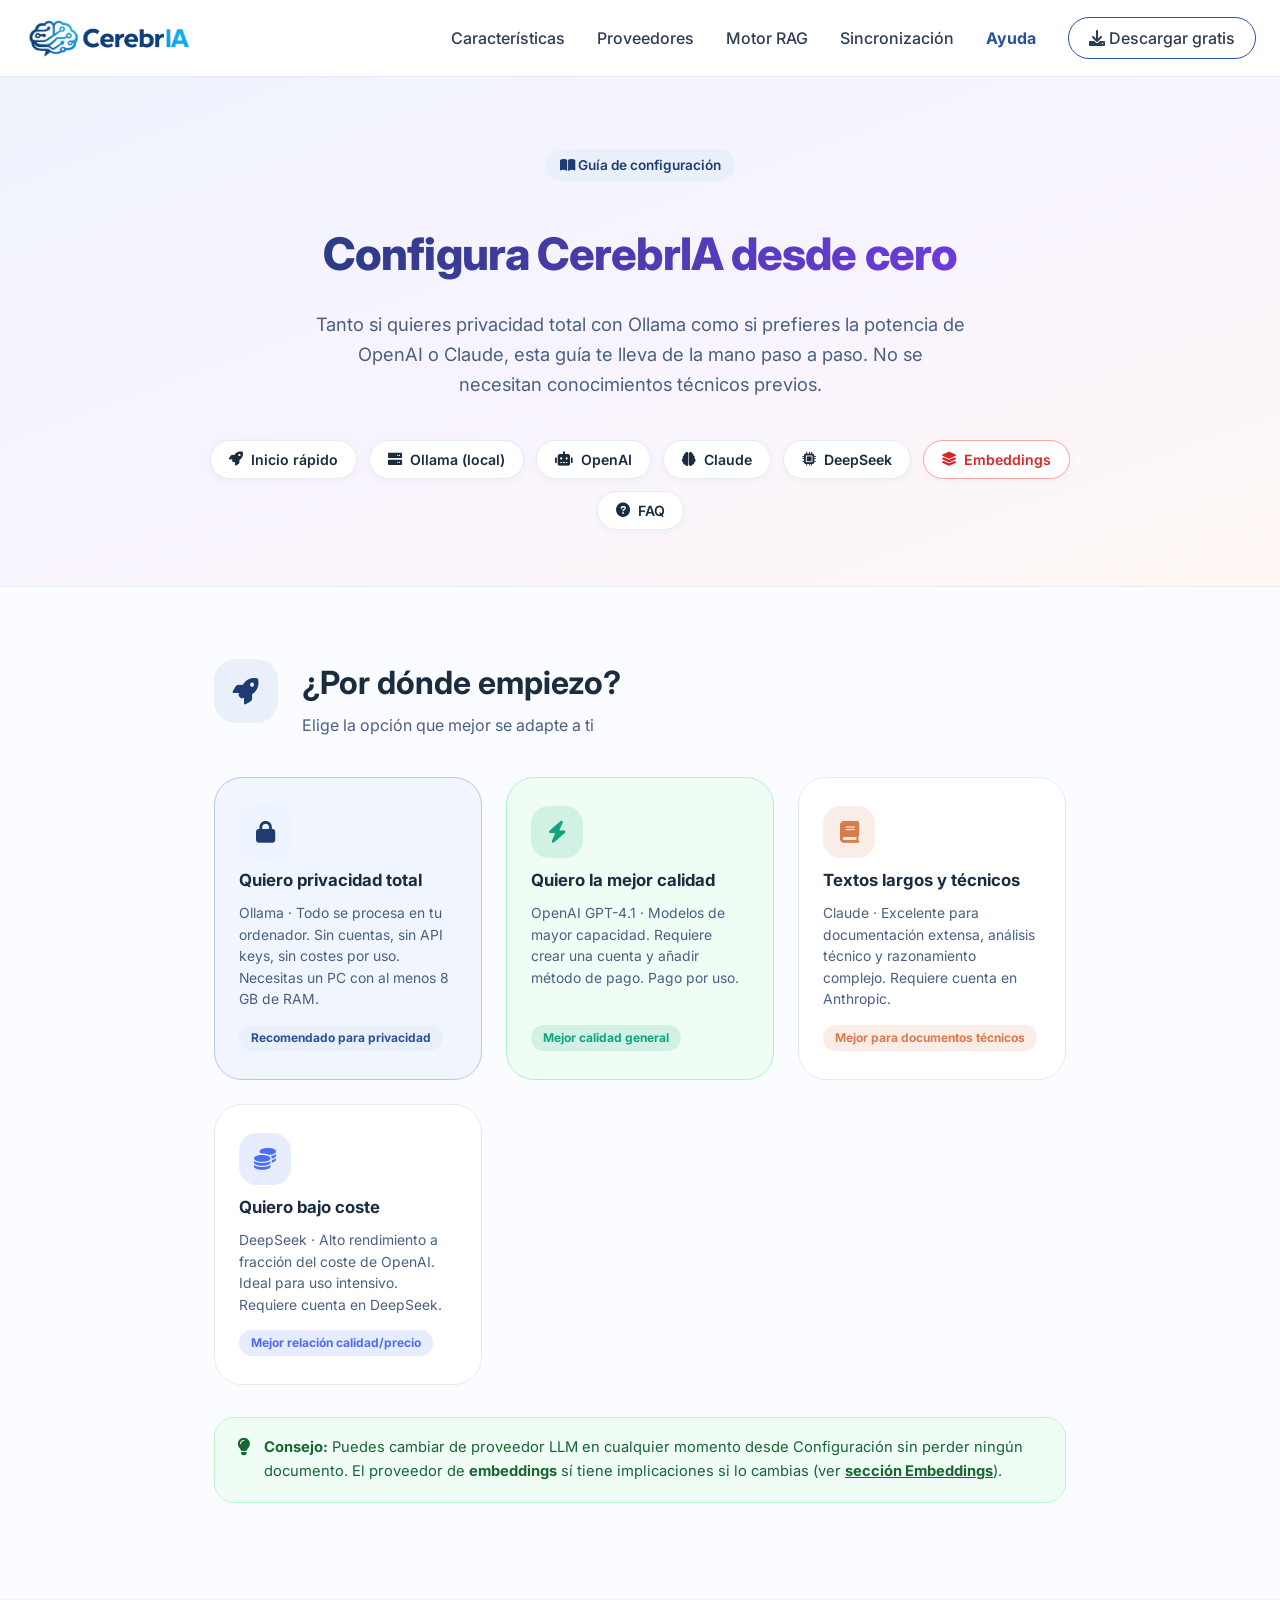
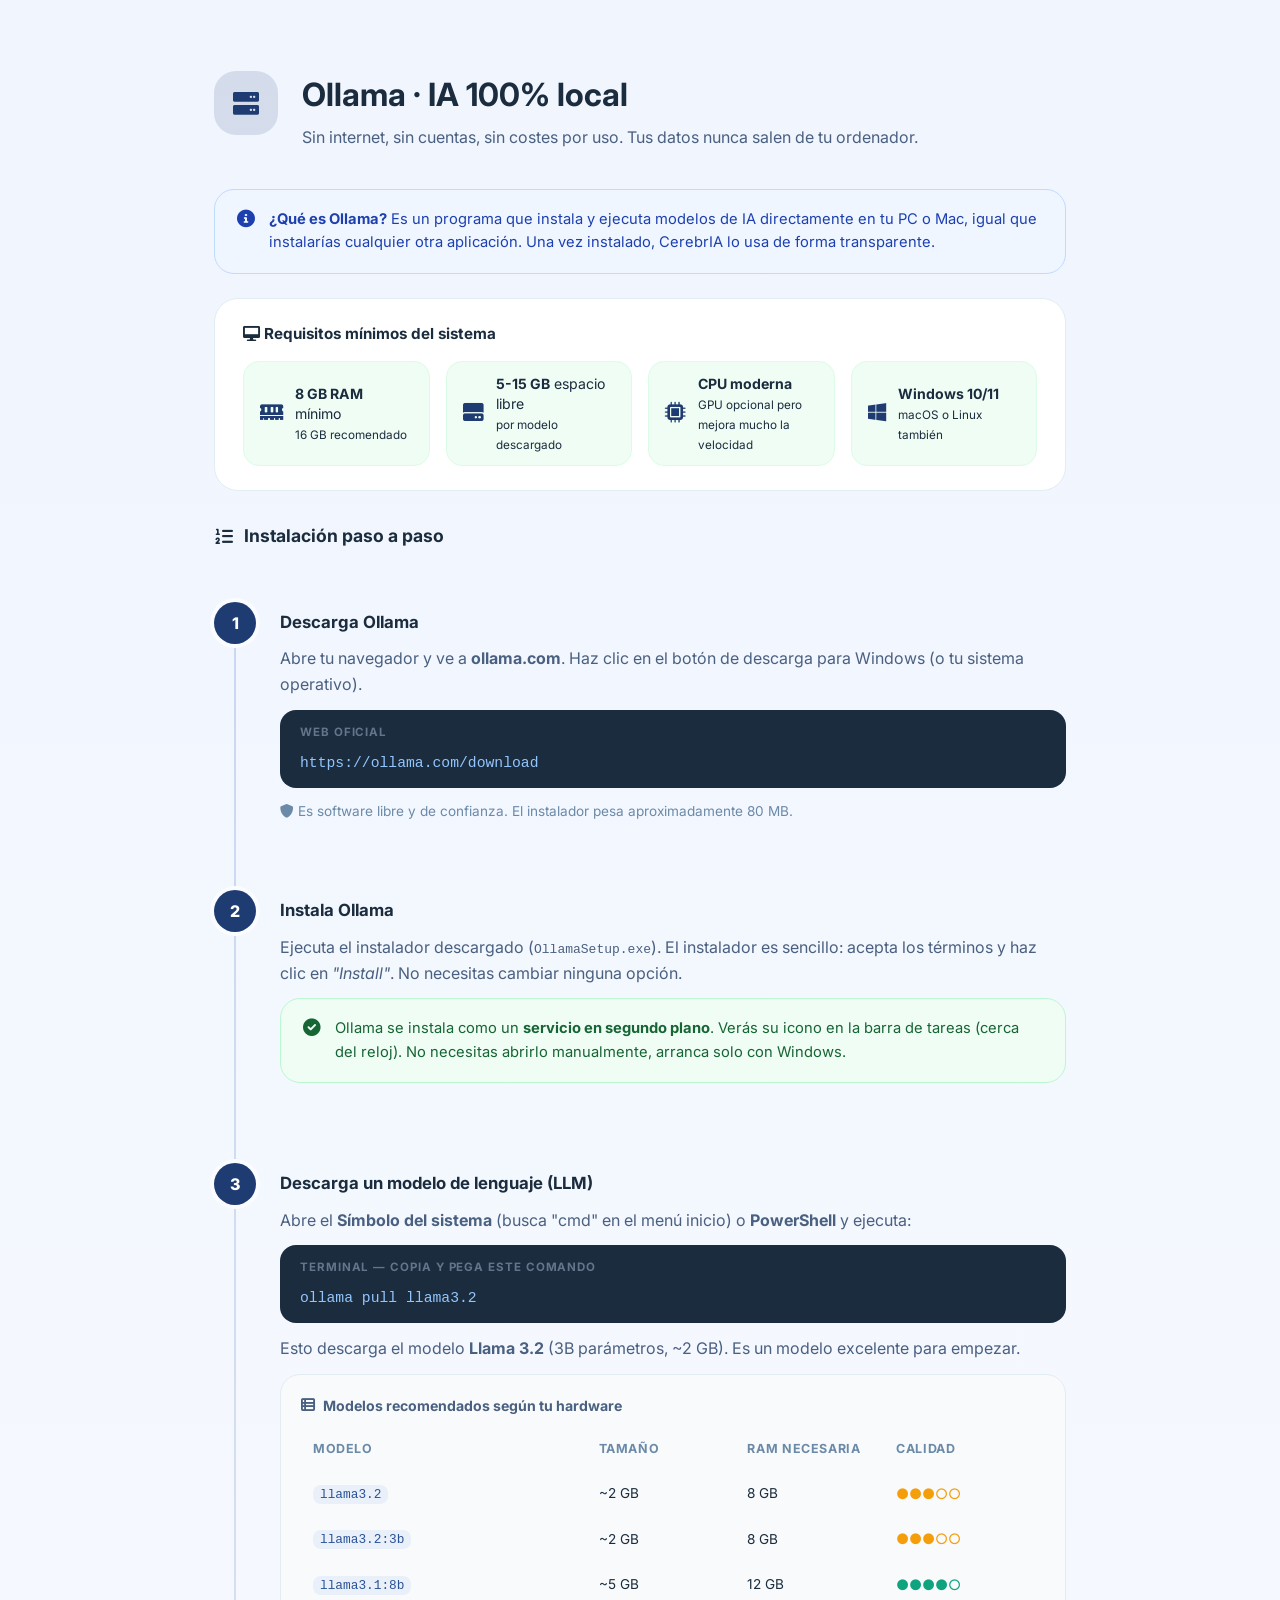
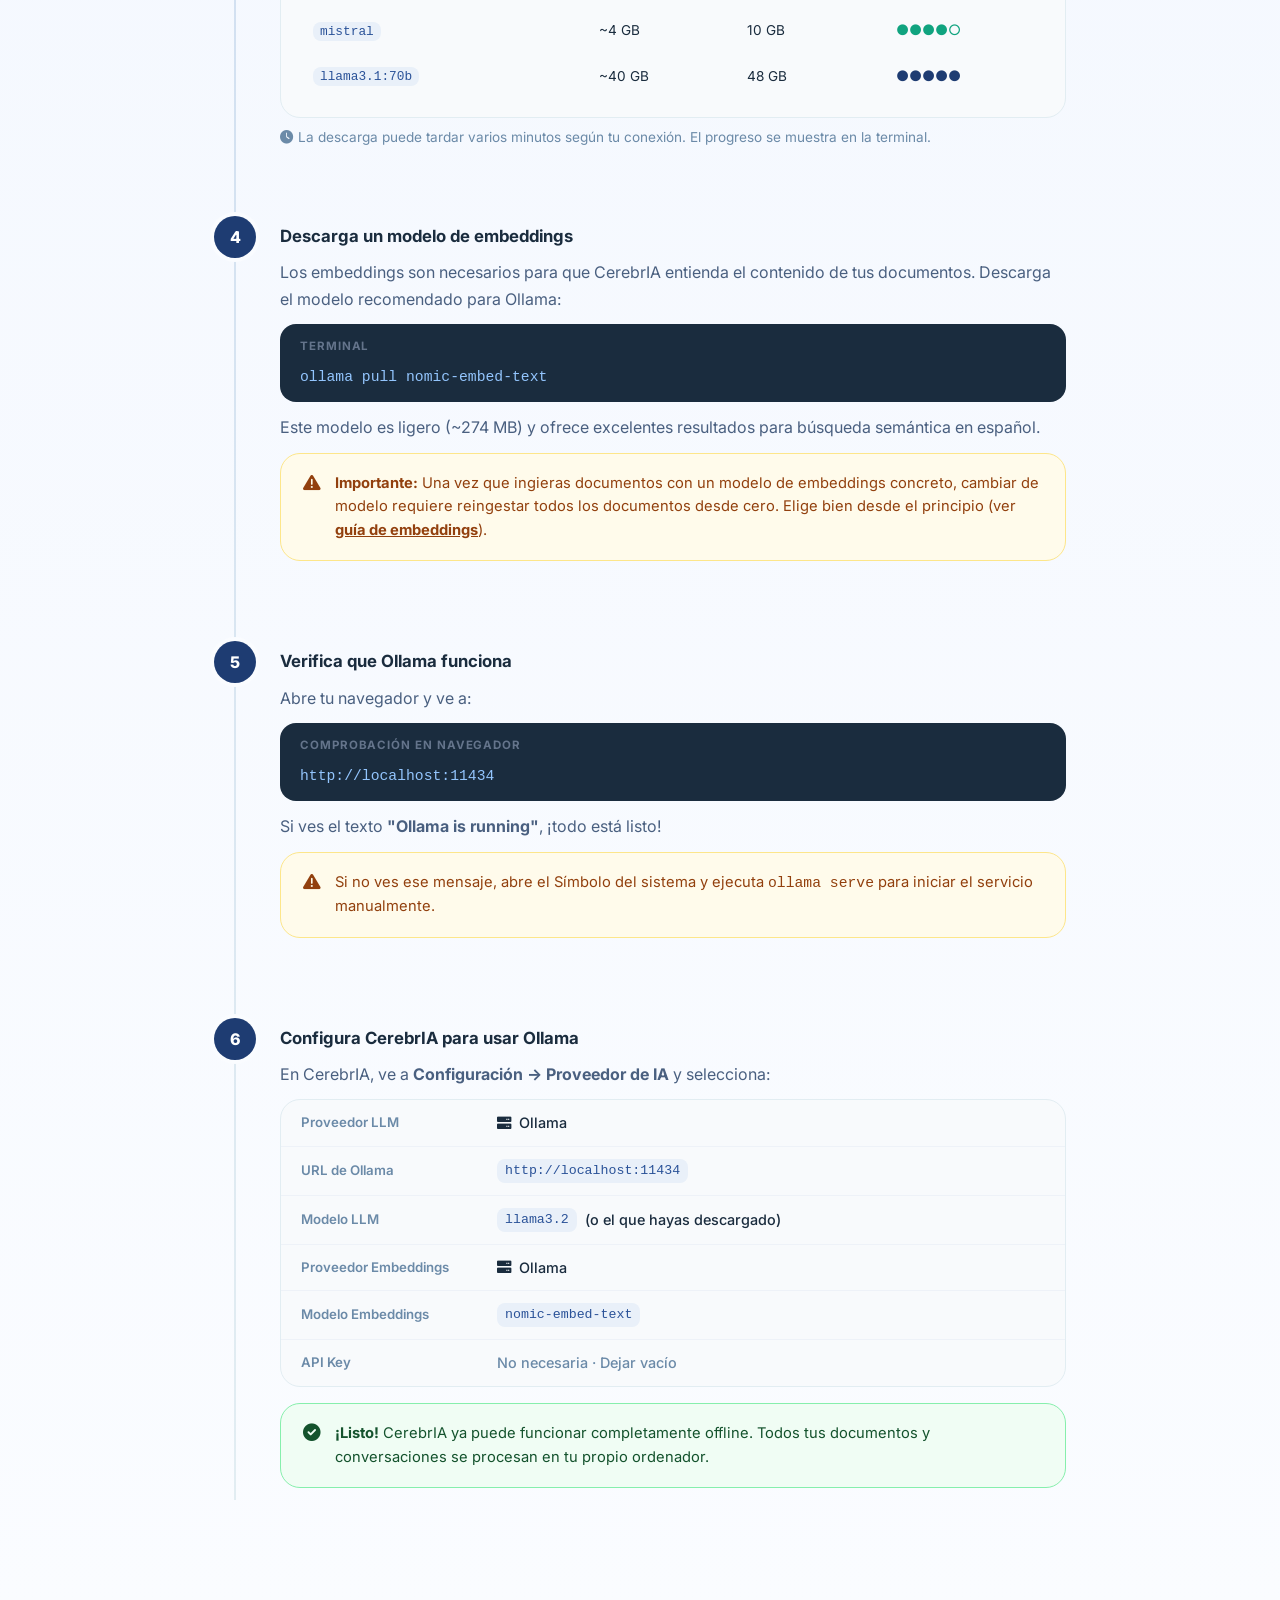
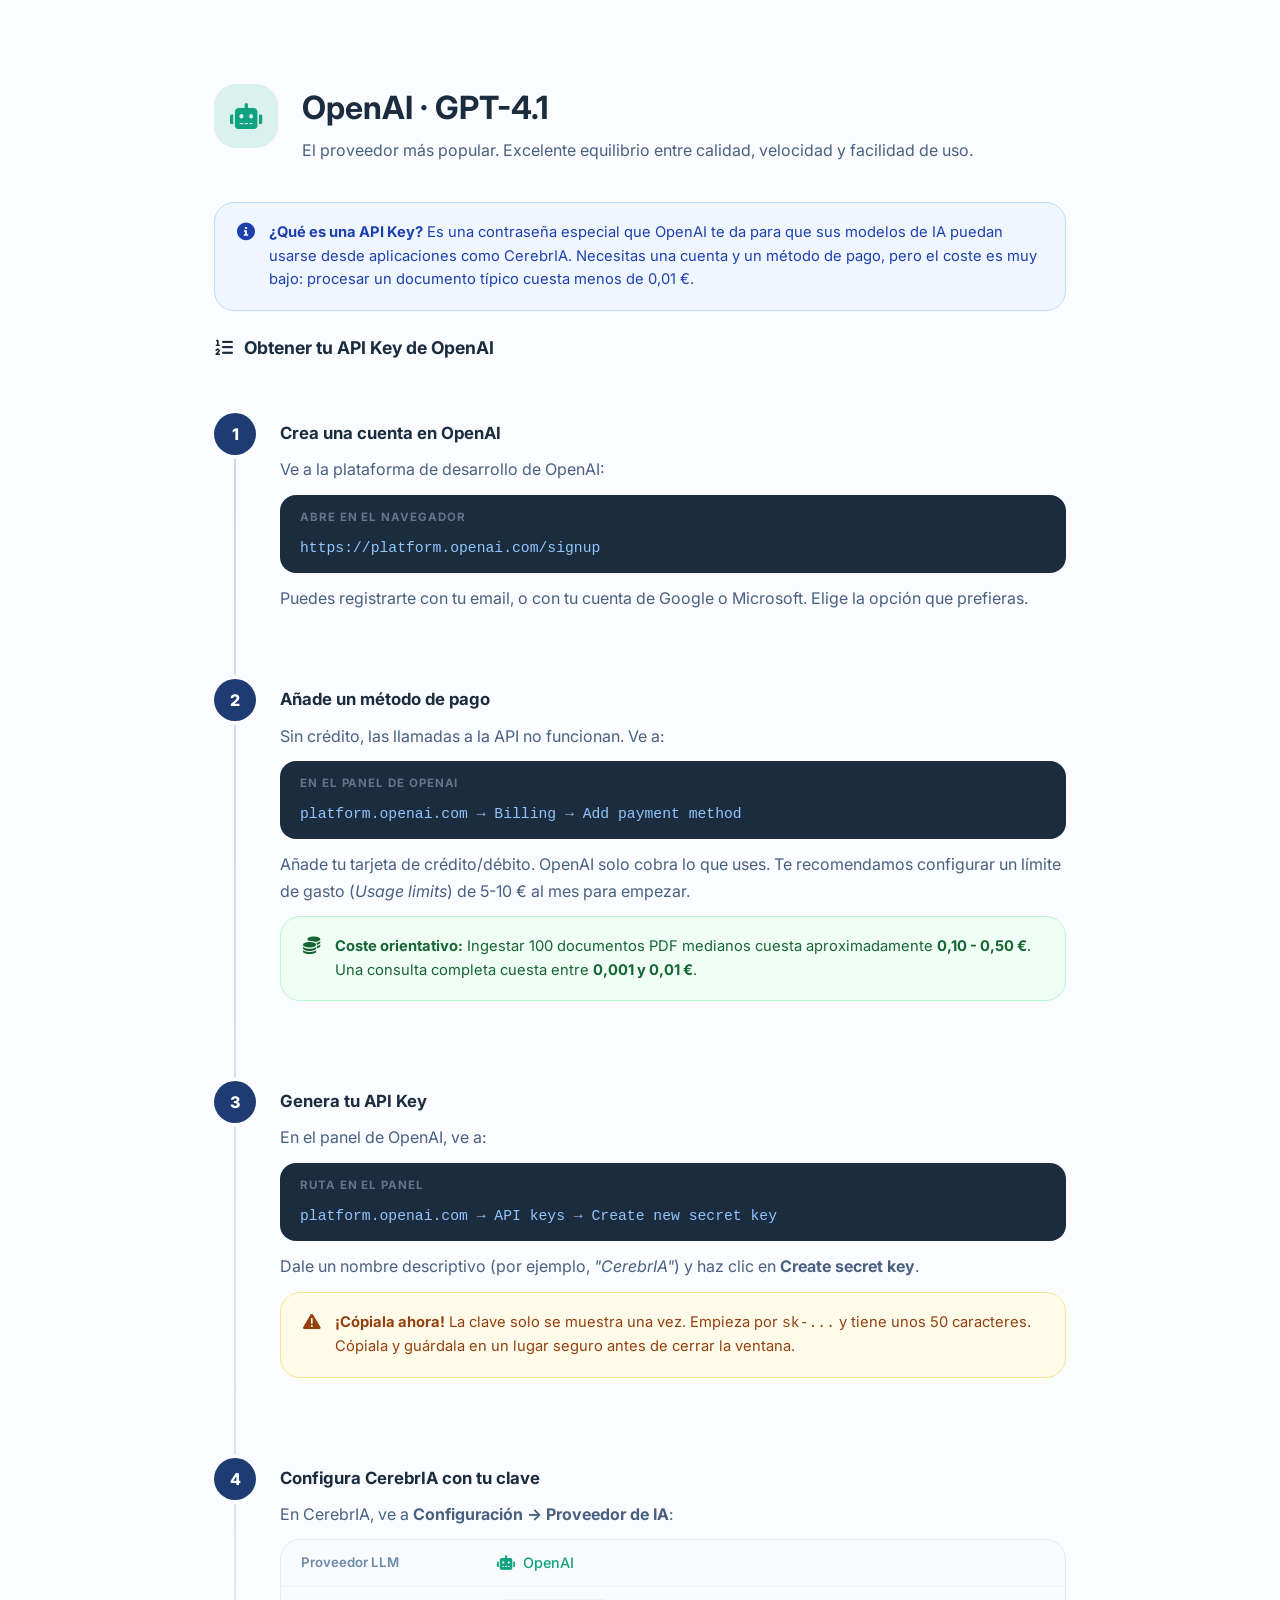
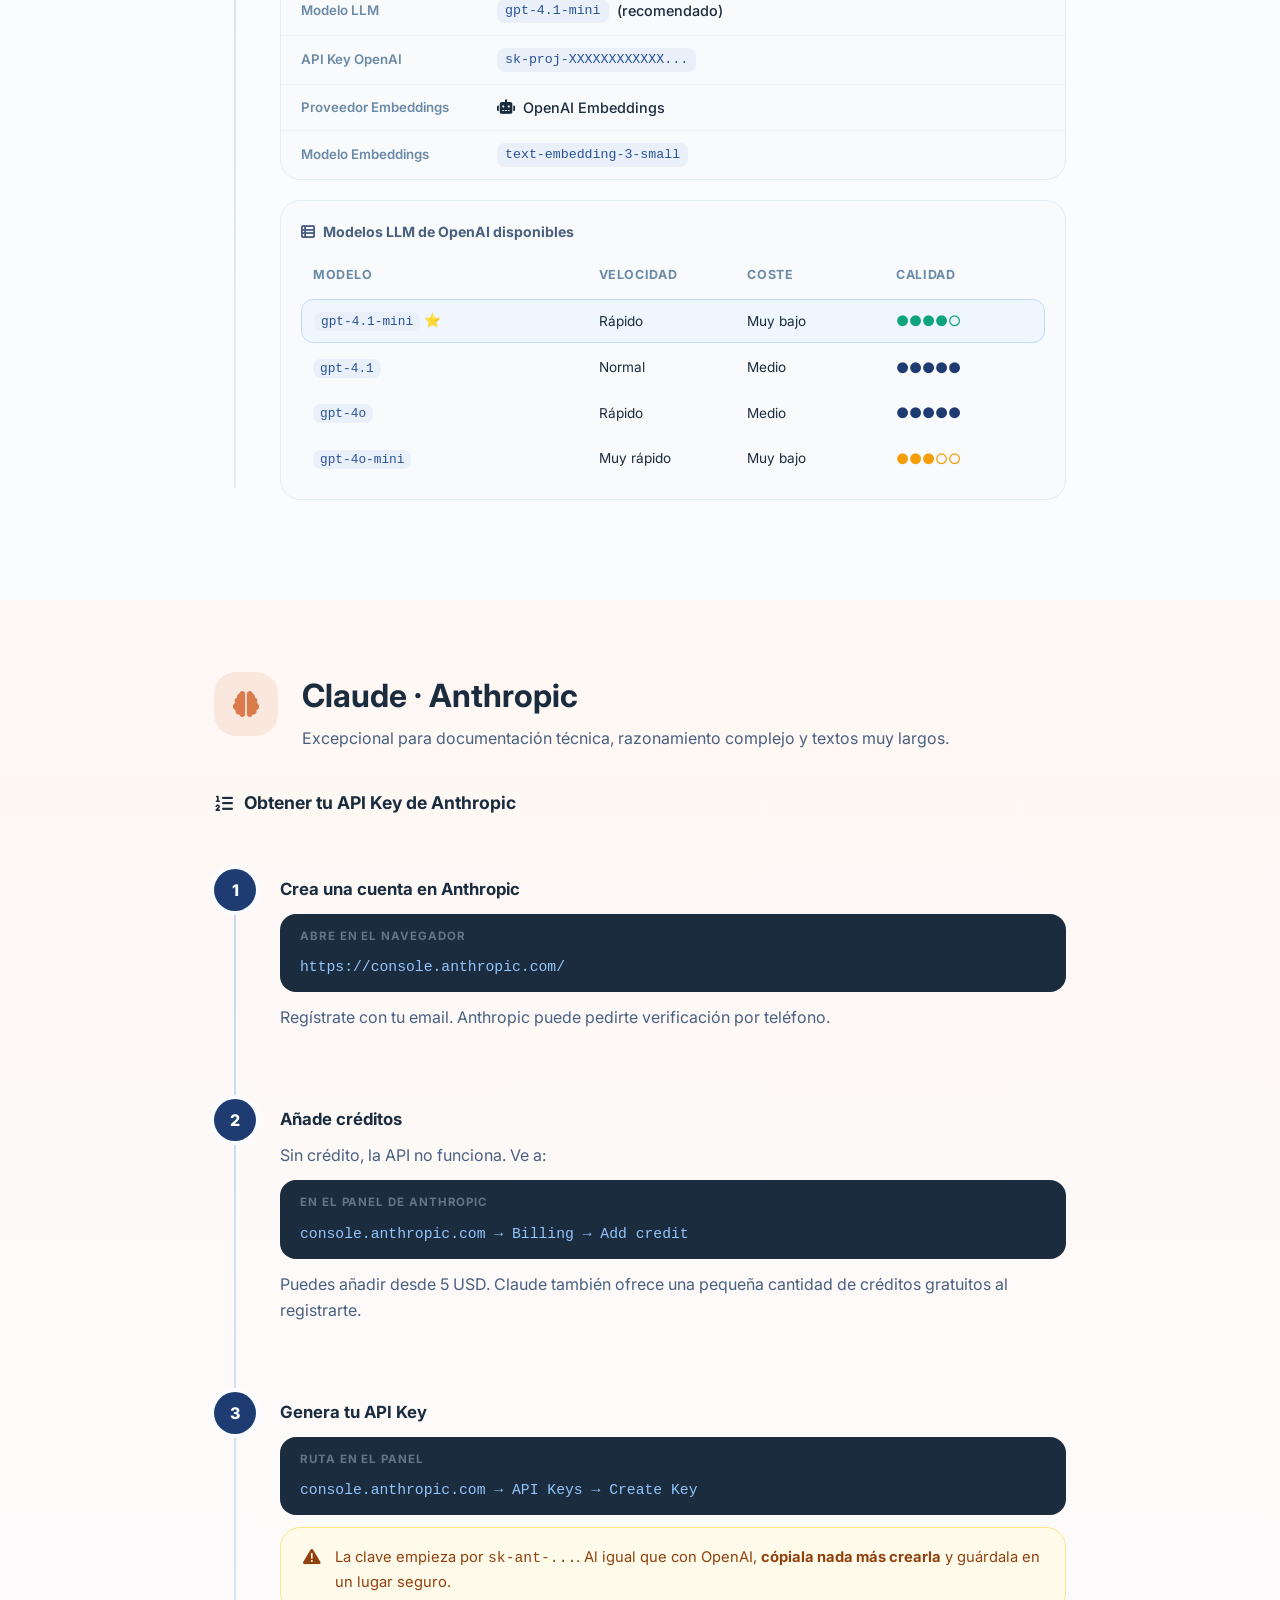
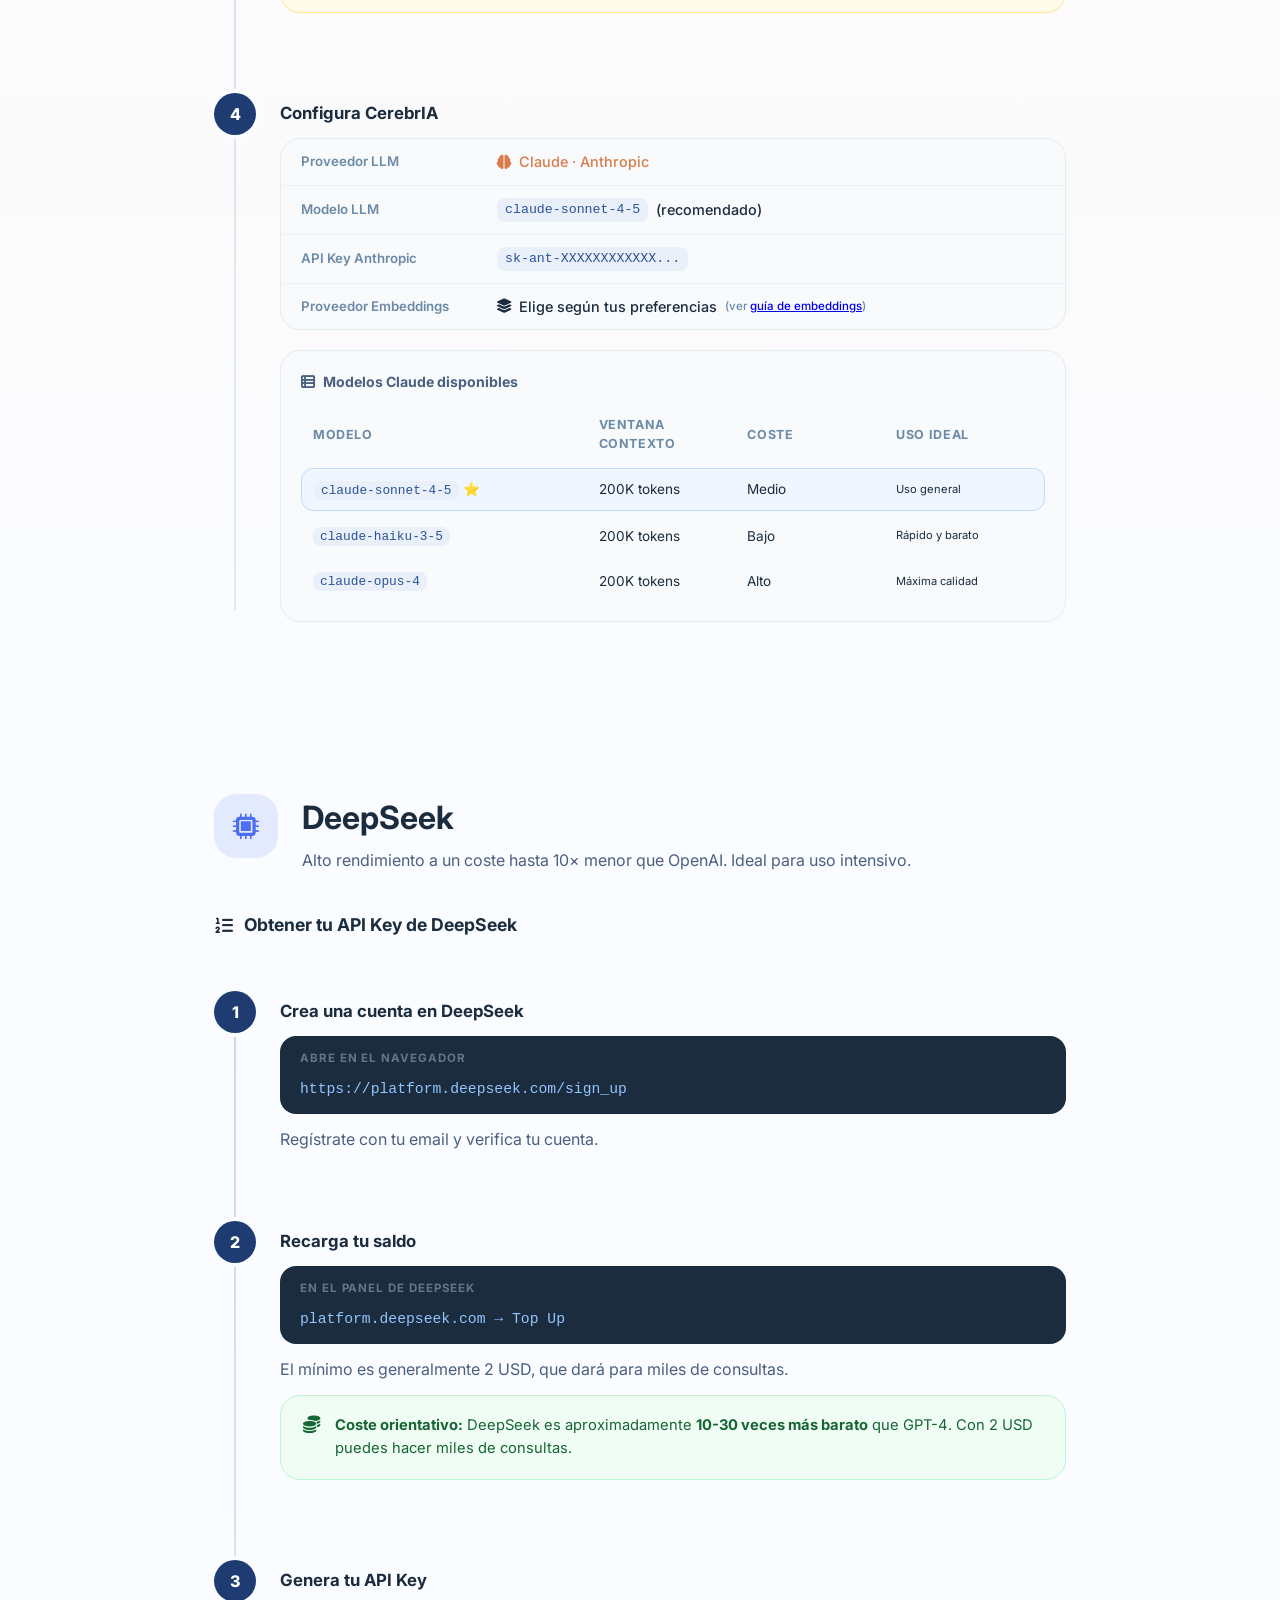
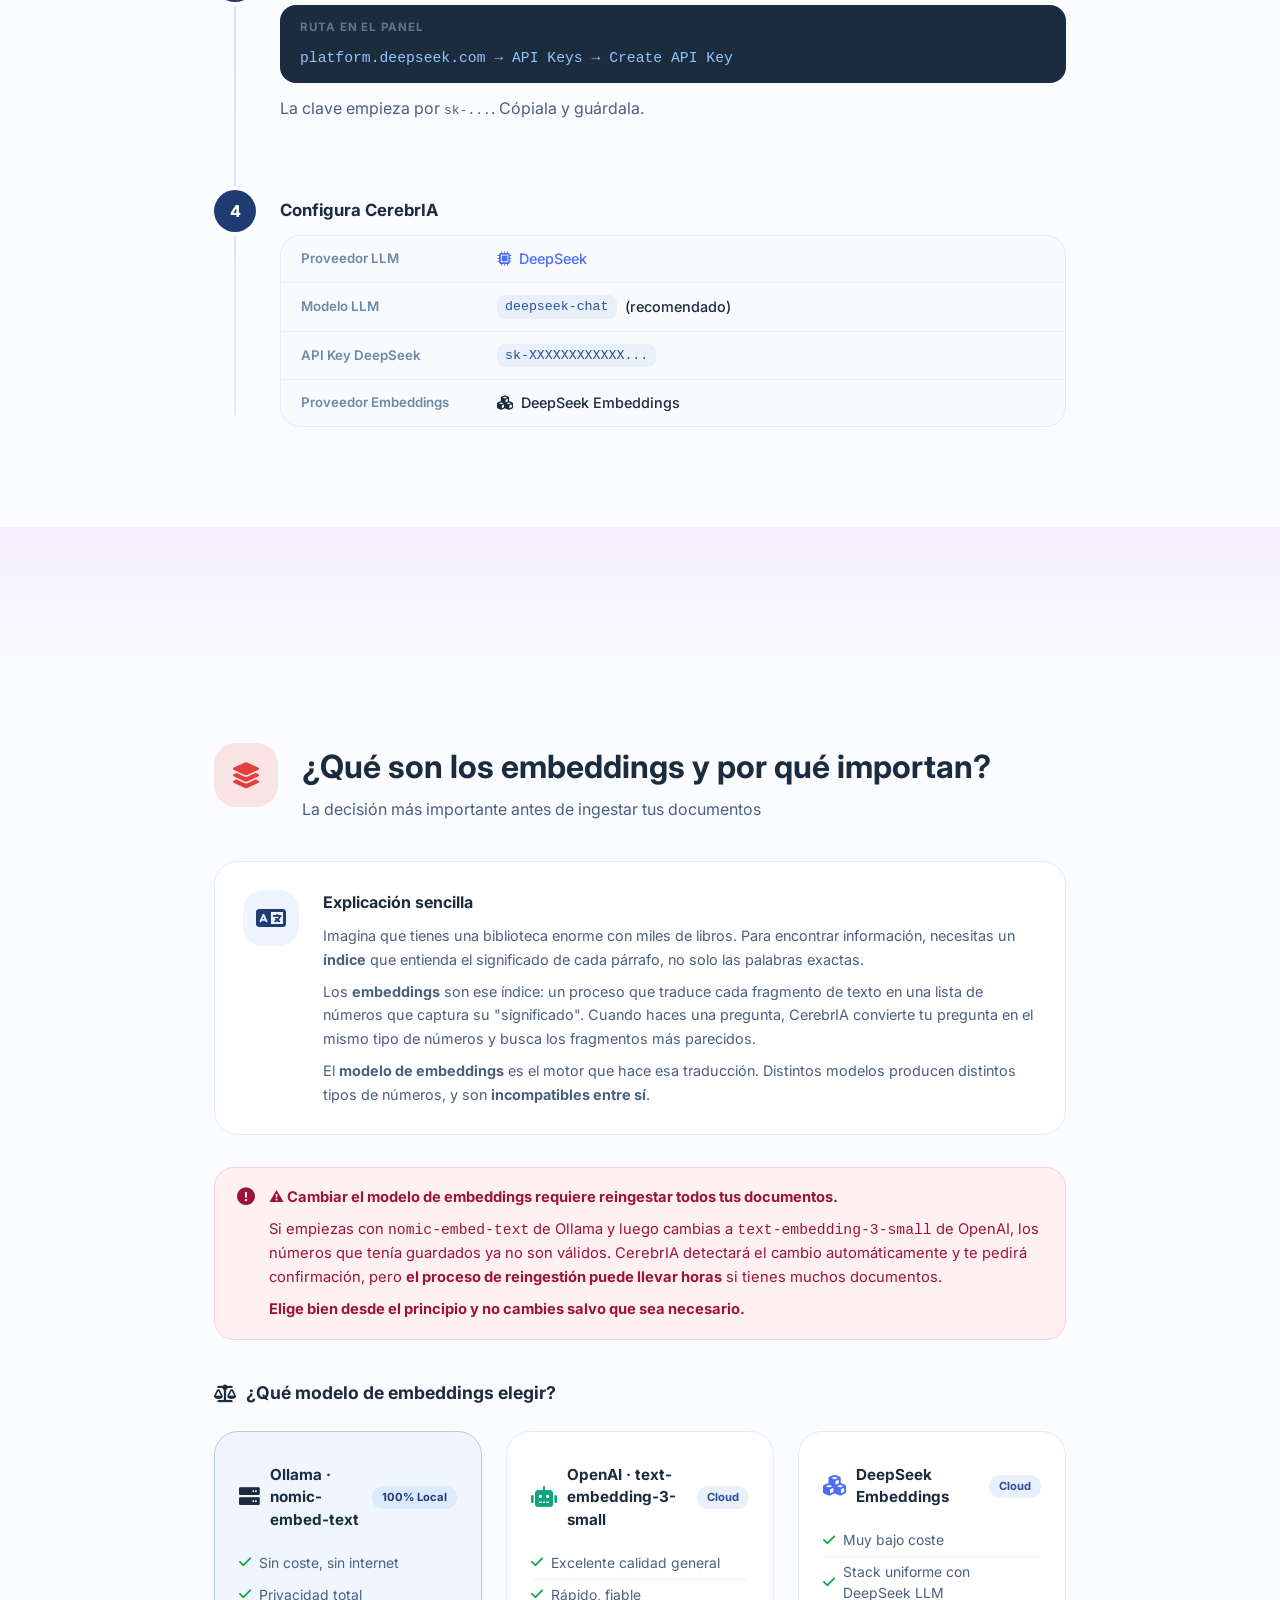
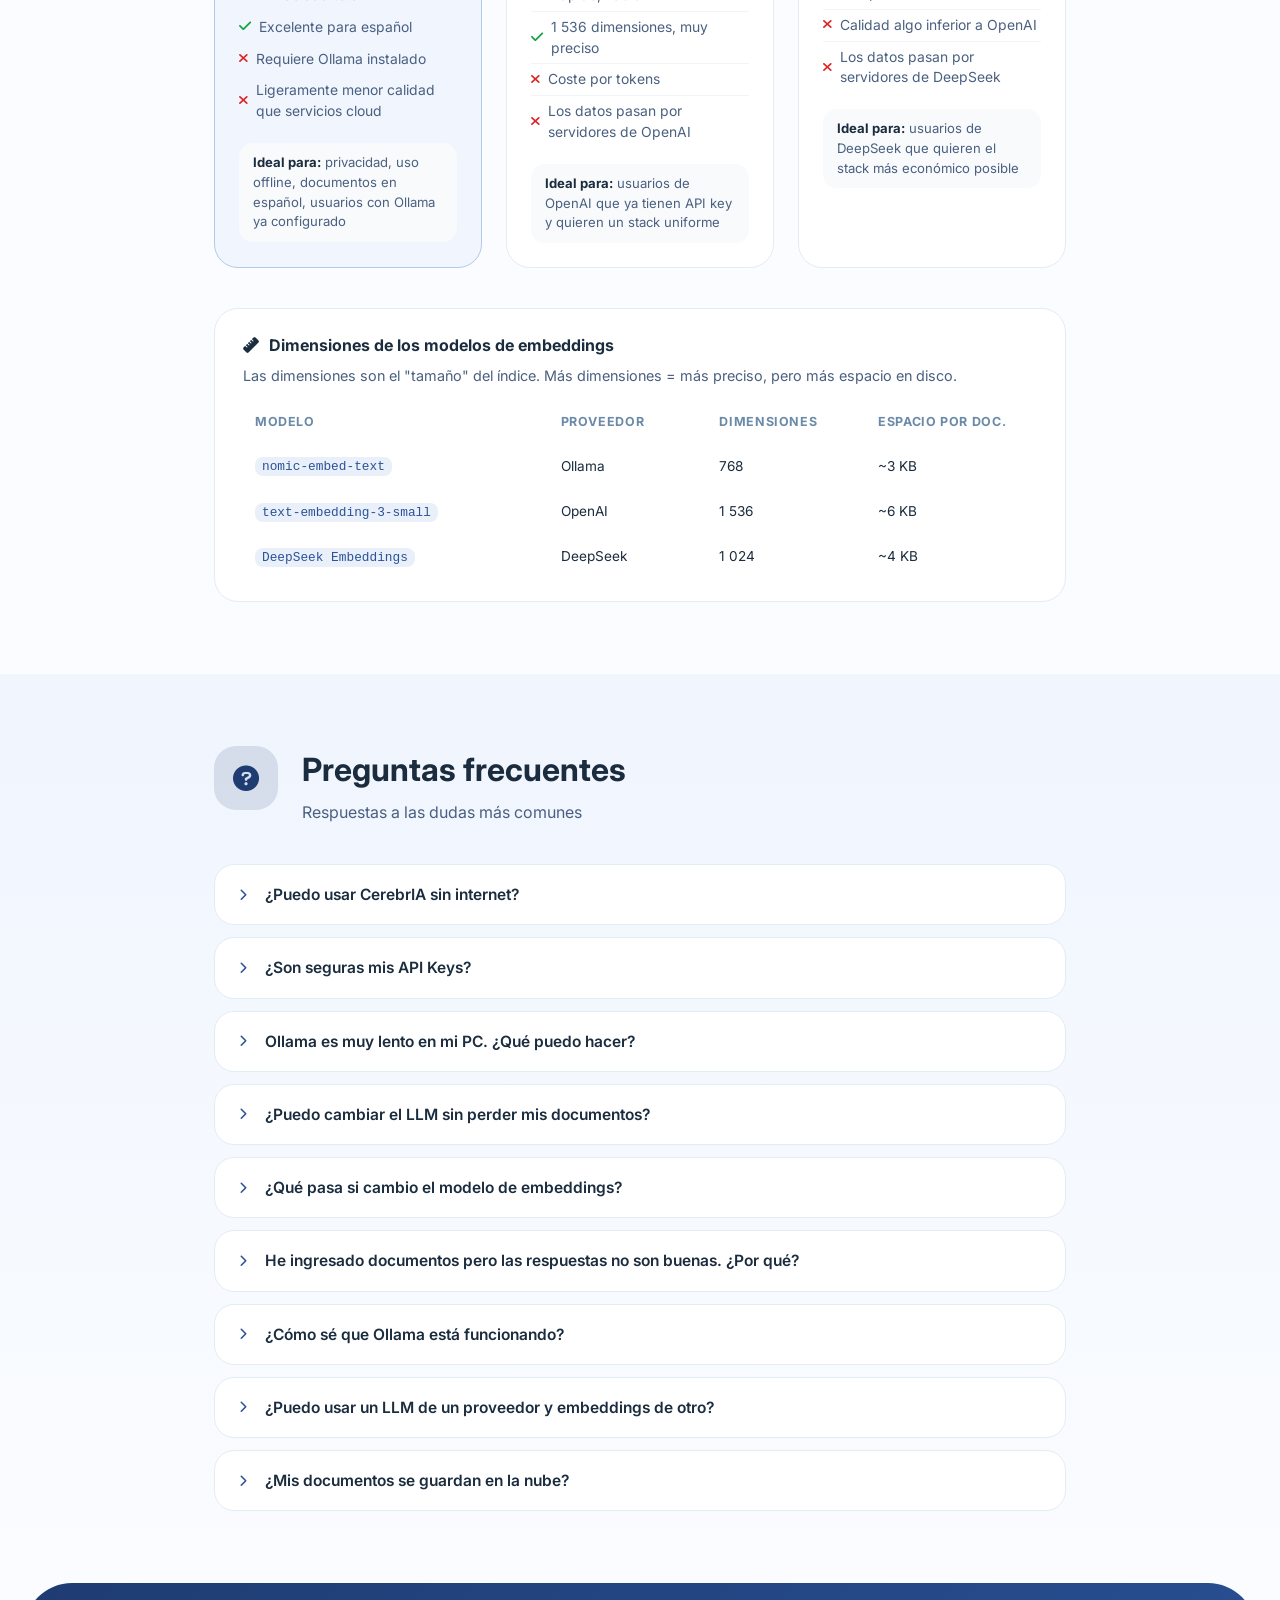
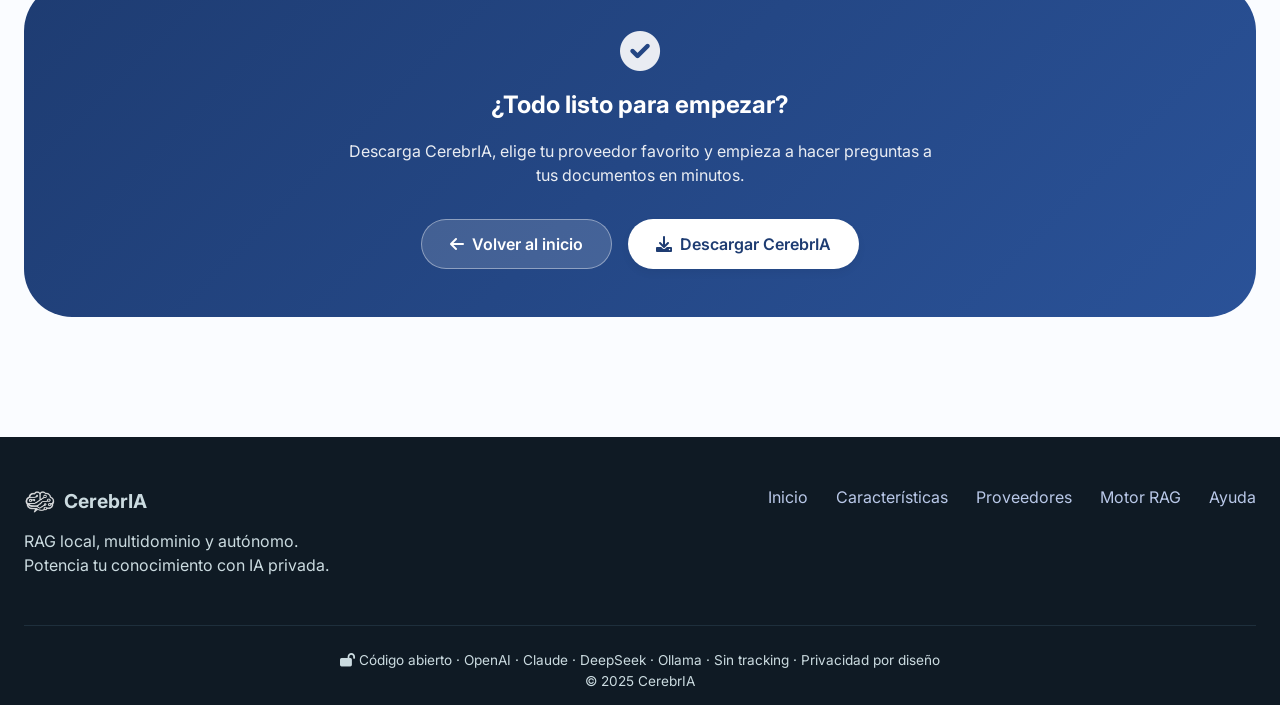
==== commit d249dc20: "feat: update content to remove references to Voyage AI and clarify embedding provider options" ====
--- a/ayuda.html
+++ b/ayuda.html
@@ -4,7 +4,7 @@
     <meta charset="UTF-8">
     <meta name="viewport" content="width=device-width, initial-scale=1.0, user-scalable=yes">
     <title>Guía de configuración · CerebrIA</title>
-    <meta name="description" content="Guía paso a paso para configurar CerebrIA: Ollama local, OpenAI, Claude, DeepSeek, Voyage AI y modelos de embeddings.">
+    <meta name="description" content="Guía paso a paso para configurar CerebrIA: Ollama local, OpenAI, Claude, DeepSeek y modelos de embeddings.">
     <link rel="icon" type="image/x-icon" href="favicon.ico">
     <link href="https://fonts.googleapis.com/css2?family=Inter:opsz,wght@14..32,300;400;500;600;700;800&display=swap" rel="stylesheet">
     <link rel="stylesheet" href="https://cdnjs.cloudflare.com/ajax/libs/font-awesome/6.0.0-beta3/css/all.min.css">
@@ -59,10 +59,6 @@
                     <a href="#deepseek" class="toc-item">
                         <i class="fas fa-microchip"></i>
                         <span>DeepSeek</span>
-                    </a>
-                    <a href="#voyage" class="toc-item">
-                        <i class="fas fa-satellite-dish"></i>
-                        <span>Voyage AI</span>
                     </a>
                     <a href="#embeddings" class="toc-item toc-warning">
                         <i class="fas fa-layer-group"></i>
@@ -508,12 +504,8 @@
                             </div>
                             <div class="config-row">
                                 <span class="config-label">Proveedor Embeddings</span>
-                                <span class="config-value" style="color:#7c3aed;"><i class="fas fa-satellite-dish"></i> Voyage AI <span style="font-size:0.8em; color:#6b8aa8;">(recomendado con Claude)</span></span>
-                            </div>
-                        </div>
-                        <div class="info-box info-box--tip" style="margin-top:16px;">
-                            <i class="fas fa-lightbulb"></i>
-                            <div><strong>Combinación recomendada:</strong> Claude como LLM + <a href="#voyage">Voyage AI</a> como embeddings. Ambos son de Anthropic y están optimizados para funcionar juntos.</div>
+                                <span class="config-value"><i class="fas fa-layer-group"></i> Elige según tus preferencias <span style="font-size:0.8em; color:#6b8aa8;">(ver <a href="#embeddings">guía de embeddings</a>)</span></span>
+                            </div>
                         </div>
                         <div class="model-options" style="margin-top:20px;">
                             <h5><i class="fas fa-th-list"></i> Modelos Claude disponibles</h5>
@@ -622,97 +614,8 @@
         </div>
     </section>
 
-    <!-- ============================= VOYAGE AI ============================= -->
-    <section id="voyage" class="section help-section" style="background: linear-gradient(180deg, #f5f0ff 0%, #fafcff 100%);">
-        <div class="container help-container">
-            <div class="help-section-header">
-                <div class="help-section-icon" style="background:#7c3aed22; color:#7c3aed;">
-                    <i class="fas fa-satellite-dish"></i>
-                </div>
-                <div>
-                    <h2>Voyage AI · Embeddings</h2>
-                    <p>El mejor proveedor de embeddings externo. Especialmente recomendado si usas Claude como LLM.</p>
-                </div>
-            </div>
-
-            <div class="info-box info-box--info">
-                <i class="fas fa-info-circle"></i>
-                <div>
-                    <strong>Voyage AI es solo para embeddings.</strong> No proporciona modelos de lenguaje (LLM). Si usas Voyage AI, necesitas también configurar un LLM por separado (Claude, OpenAI, etc.).
-                </div>
-            </div>
-
-            <h3 class="steps-title"><i class="fas fa-list-ol"></i> Obtener tu API Key de Voyage AI</h3>
-
-            <div class="help-steps">
-                <div class="help-step">
-                    <div class="help-step-num">1</div>
-                    <div class="help-step-content">
-                        <h4>Crea una cuenta en Voyage AI</h4>
-                        <div class="code-block">
-                            <span class="code-label">Abre en el navegador</span>
-                            <code>https://www.voyageai.com/</code>
-                        </div>
-                        <p>Haz clic en <em>"Get started"</em> o <em>"Sign up"</em>. Puedes usar tu cuenta de Google.</p>
-                        <div class="info-box info-box--tip" style="margin-top:12px;">
-                            <i class="fas fa-gift"></i>
-                            <div>Voyage AI ofrece <strong>200 millones de tokens gratuitos</strong> al registrarte, lo que equivale a ingestar miles de documentos sin coste.</div>
-                        </div>
-                    </div>
-                </div>
-
-                <div class="help-step">
-                    <div class="help-step-num">2</div>
-                    <div class="help-step-content">
-                        <h4>Genera tu API Key</h4>
-                        <div class="code-block">
-                            <span class="code-label">Ruta en el panel</span>
-                            <code>dash.voyageai.com → API Keys → Create new key</code>
-                        </div>
-                        <p>La clave empieza por <code>pa-...</code>. Cópiala y guárdala.</p>
-                    </div>
-                </div>
-
-                <div class="help-step">
-                    <div class="help-step-num">3</div>
-                    <div class="help-step-content">
-                        <h4>Configura CerebrIA</h4>
-                        <div class="config-preview">
-                            <div class="config-row">
-                                <span class="config-label">Proveedor Embeddings</span>
-                                <span class="config-value" style="color:#7c3aed;"><i class="fas fa-satellite-dish"></i> Voyage AI</span>
-                            </div>
-                            <div class="config-row">
-                                <span class="config-label">API Key Voyage AI</span>
-                                <span class="config-value"><code>pa-XXXXXXXXXXXX...</code></span>
-                            </div>
-                            <div class="config-row">
-                                <span class="config-label">Modelo Embeddings</span>
-                                <span class="config-value"><code>voyage-3</code> (recomendado)</span>
-                            </div>
-                        </div>
-                        <div class="model-options" style="margin-top:20px;">
-                            <h5><i class="fas fa-th-list"></i> Modelos de Voyage AI</h5>
-                            <div class="model-table">
-                                <div class="model-row model-row--header">
-                                    <span>Modelo</span><span>Dimensiones</span><span>Coste</span><span>Calidad</span>
-                                </div>
-                                <div class="model-row">
-                                    <span><code>voyage-3-lite</code></span><span>512</span><span>Muy bajo</span><span class="quality-bar quality-bar--3">●●●○○</span>
-                                </div>
-                                <div class="model-row model-row--recommended">
-                                    <span><code>voyage-3</code> ⭐</span><span>1 024</span><span>Bajo</span><span class="quality-bar quality-bar--4">●●●●○</span>
-                                </div>
-                                <div class="model-row">
-                                    <span><code>voyage-3-large</code></span><span>1 024</span><span>Medio</span><span class="quality-bar quality-bar--5">●●●●●</span>
-                                </div>
-                            </div>
-                        </div>
-                    </div>
-                </div>
-            </div>
-        </div>
-    </section>
+    <!-- ============================= EMBEDDINGS ============================= -->
+    <section id="embeddings" class="section help-section" style="background: linear-gradient(180deg, #f5f0ff 0%, #fafcff 100%);"><!-- ANCHOR adelantado; la sección real sigue abajo --></section>
 
     <!-- ============================= EMBEDDINGS ============================= -->
     <section id="embeddings" class="section help-section">
@@ -788,25 +691,6 @@
                     </div>
                 </div>
 
-                <div class="emb-card emb-card--recommended">
-                    <div class="emb-card-badge">Recomendado con Claude</div>
-                    <div class="emb-card-header">
-                        <i class="fas fa-satellite-dish" style="color:#7c3aed;"></i>
-                        <h4>Voyage AI · voyage-3</h4>
-                        <span class="emb-tag emb-tag--voyage">Cloud</span>
-                    </div>
-                    <ul class="emb-list">
-                        <li class="pro"><i class="fas fa-check"></i> La mejor calidad de la comparativa</li>
-                        <li class="pro"><i class="fas fa-check"></i> 200M tokens gratuitos al registrarse</li>
-                        <li class="pro"><i class="fas fa-check"></i> Optimizado para trabajar con Claude</li>
-                        <li class="con"><i class="fas fa-times"></i> Requiere cuenta adicional</li>
-                        <li class="con"><i class="fas fa-times"></i> Los datos pasan por servidores de Voyage</li>
-                    </ul>
-                    <div class="emb-use-case">
-                        <strong>Ideal para:</strong> usuarios de Claude que quieren la mejor calidad de búsqueda semántica
-                    </div>
-                </div>
-
                 <div class="emb-card">
                     <div class="emb-card-header">
                         <i class="fas fa-cubes" style="color:#4c6ef5;"></i>
@@ -816,7 +700,7 @@
                     <ul class="emb-list">
                         <li class="pro"><i class="fas fa-check"></i> Muy bajo coste</li>
                         <li class="pro"><i class="fas fa-check"></i> Stack uniforme con DeepSeek LLM</li>
-                        <li class="con"><i class="fas fa-times"></i> Calidad algo inferior a OpenAI/Voyage</li>
+                        <li class="con"><i class="fas fa-times"></i> Calidad algo inferior a OpenAI</li>
                         <li class="con"><i class="fas fa-times"></i> Los datos pasan por servidores de DeepSeek</li>
                     </ul>
                     <div class="emb-use-case">
@@ -840,15 +724,6 @@
                         <span><code>text-embedding-3-small</code></span><span>OpenAI</span><span>1 536</span><span>~6 KB</span>
                     </div>
                     <div class="model-row">
-                        <span><code>voyage-3-lite</code></span><span>Voyage AI</span><span>512</span><span>~2 KB</span>
-                    </div>
-                    <div class="model-row">
-                        <span><code>voyage-3</code></span><span>Voyage AI</span><span>1 024</span><span>~4 KB</span>
-                    </div>
-                    <div class="model-row">
-                        <span><code>voyage-3-large</code></span><span>Voyage AI</span><span>1 024</span><span>~4 KB</span>
-                    </div>
-                    <div class="model-row">
                         <span><code>DeepSeek Embeddings</code></span><span>DeepSeek</span><span>1 024</span><span>~4 KB</span>
                     </div>
                 </div>
@@ -874,14 +749,14 @@
                 <details class="faq-item">
                     <summary><i class="fas fa-chevron-right"></i> ¿Puedo usar CerebrIA sin internet?</summary>
                     <div class="faq-answer">
-                        <p>Sí, si usas <strong>Ollama</strong> como proveedor de LLM y embeddings. Con OpenAI, Claude, DeepSeek o Voyage AI necesitas conexión a internet para cada consulta, ya que la IA se ejecuta en sus servidores.</p>
+                        <p>Sí, si usas <strong>Ollama</strong> como proveedor de LLM y embeddings. Con OpenAI, Claude o DeepSeek necesitas conexión a internet para cada consulta, ya que la IA se ejecuta en sus servidores.</p>
                     </div>
                 </details>
 
                 <details class="faq-item">
                     <summary><i class="fas fa-chevron-right"></i> ¿Son seguras mis API Keys?</summary>
                     <div class="faq-answer">
-                        <p>CerebrIA guarda tus claves en el fichero de configuración local de tu ordenador (<code>appsettings.json</code> o similar). <strong>Nunca se envían a ningún servidor de CerebrIA</strong>. Las claves se usan únicamente para comunicarse directamente con OpenAI/Anthropic/DeepSeek/Voyage desde tu máquina.</p>
+                        <p>CerebrIA guarda tus claves en el fichero de configuración local de tu ordenador (<code>appsettings.json</code> o similar). <strong>Nunca se envían a ningún servidor de CerebrIA</strong>. Las claves se usan únicamente para comunicarse directamente con OpenAI/Anthropic/DeepSeek desde tu máquina.</p>
                         <p style="margin-top:8px;">Buenas prácticas: no compartas el fichero de configuración, no subas las claves a GitHub y actívalas o desactívalas desde el panel del proveedor si sospechas que se han comprometido.</p>
                     </div>
                 </details>
@@ -943,7 +818,7 @@
                     <div class="faq-answer">
                         <p><strong>Sí.</strong> CerebrIA está diseñado exactamente para esto. Por ejemplo, puedes usar:</p>
                         <ul style="margin-top:8px; padding-left:20px;">
-                            <li>Claude (LLM) + Voyage AI (embeddings) — combinación premium recomendada</li>
+                            <li>Claude (LLM) + OpenAI text-embedding-3-small (embeddings) — combina lo mejor de ambos</li>
                             <li>Ollama/llama3 (LLM) + OpenAI text-embedding-3-small (embeddings) — LLM local con mejor indexado</li>
                             <li>OpenAI GPT-4 (LLM) + Ollama nomic-embed-text (embeddings) — ahorra coste en embeddings</li>
                         </ul>
@@ -955,7 +830,7 @@
                     <summary><i class="fas fa-chevron-right"></i> ¿Mis documentos se guardan en la nube?</summary>
                     <div class="faq-answer">
                         <p>No. CerebrIA es una aplicación de escritorio local. Tus documentos, embeddings y base de datos vectorial (Qdrant) se almacenan íntegramente en tu ordenador.</p>
-                        <p style="margin-top:8px;">Si usas OpenAI, Claude, DeepSeek o Voyage AI, <strong>los fragmentos de texto de los documentos sí se envían a sus servidores</strong> para generar los embeddings y las respuestas. Si esto no es aceptable, usa Ollama para todo.</p>
+                        <p style="margin-top:8px;">Si usas OpenAI, Claude o DeepSeek, <strong>los fragmentos de texto de los documentos sí se envían a sus servidores</strong> para generar los embeddings y las respuestas. Si esto no es aceptable, usa Ollama para todo.</p>
                     </div>
                 </details>
 
@@ -1003,7 +878,7 @@
             </div>
         </div>
         <div class="copyright">
-            <i class="fas fa-lock-open"></i> Código abierto · OpenAI · Claude · DeepSeek · Voyage AI · Ollama · Sin tracking · Privacidad por diseño<br>
+            <i class="fas fa-lock-open"></i> Código abierto · OpenAI · Claude · DeepSeek · Ollama · Sin tracking · Privacidad por diseño<br>
             © 2025 CerebrIA
         </div>
     </div>
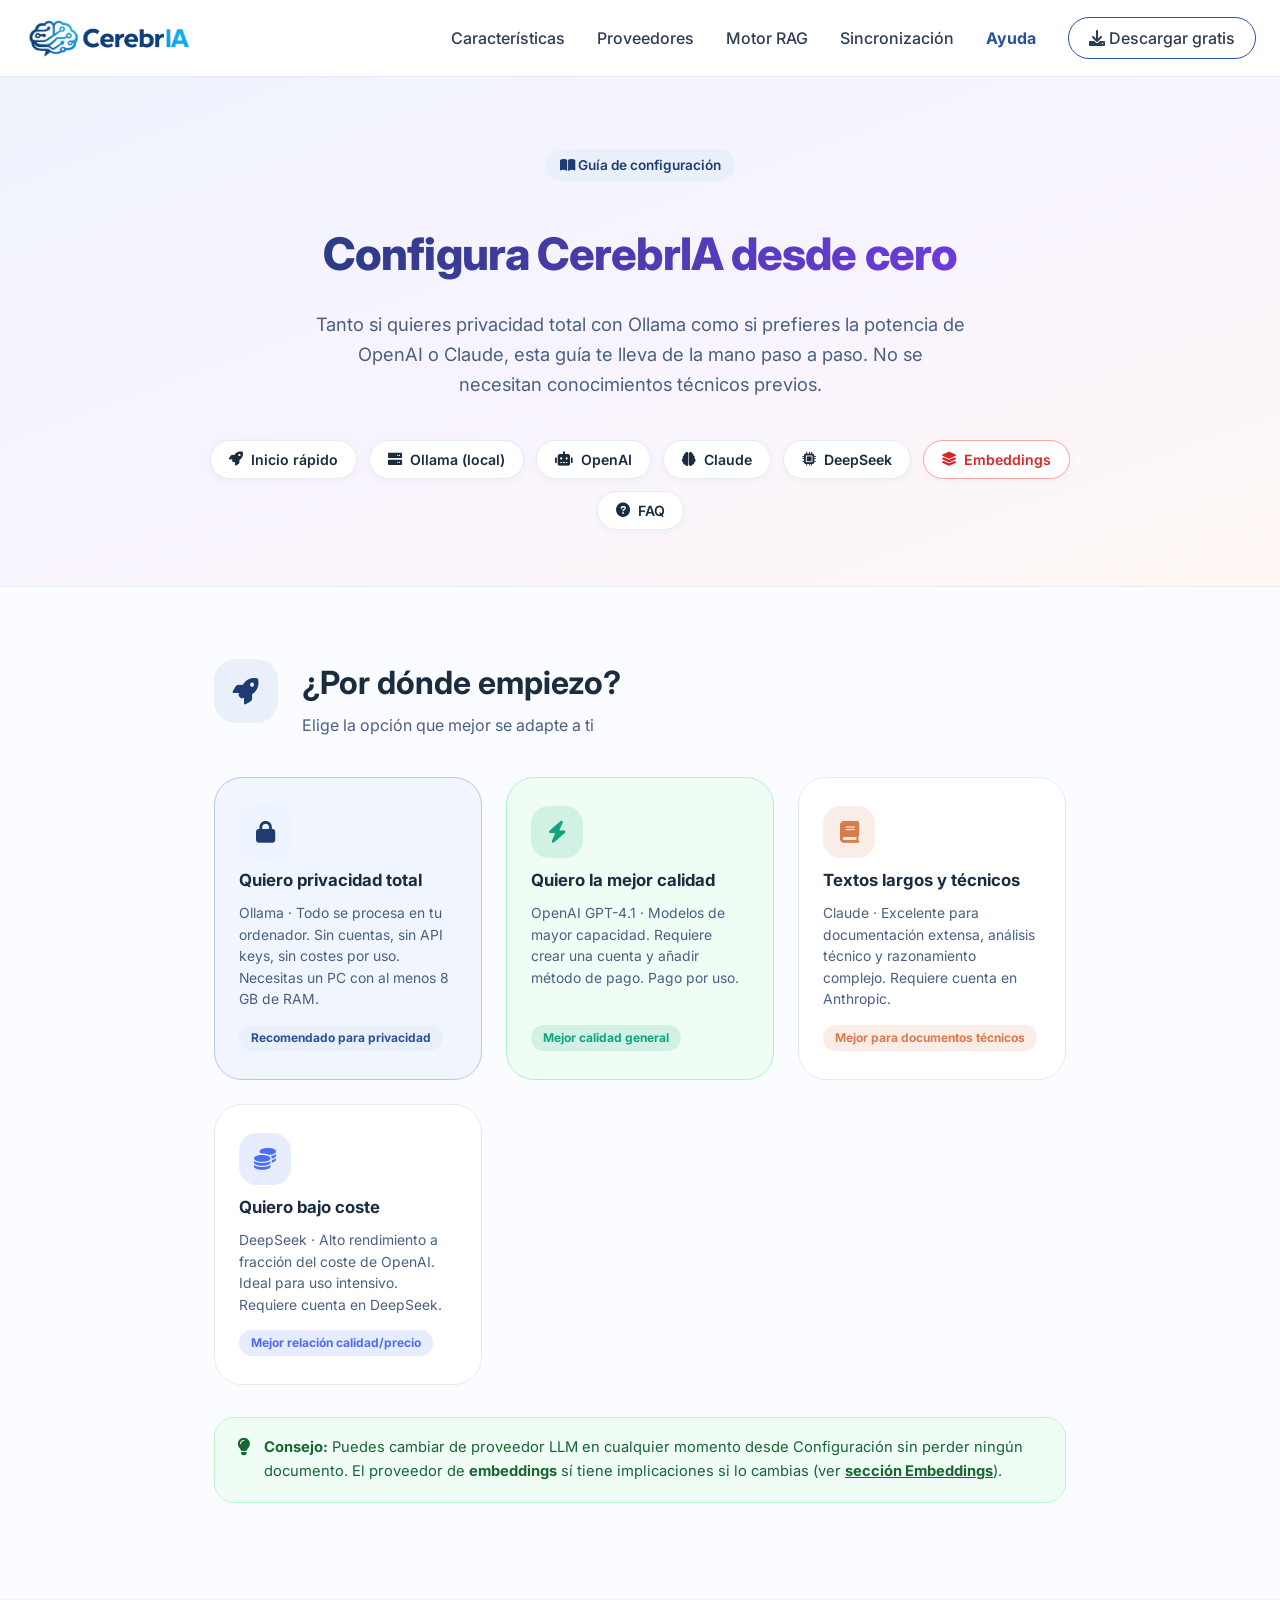
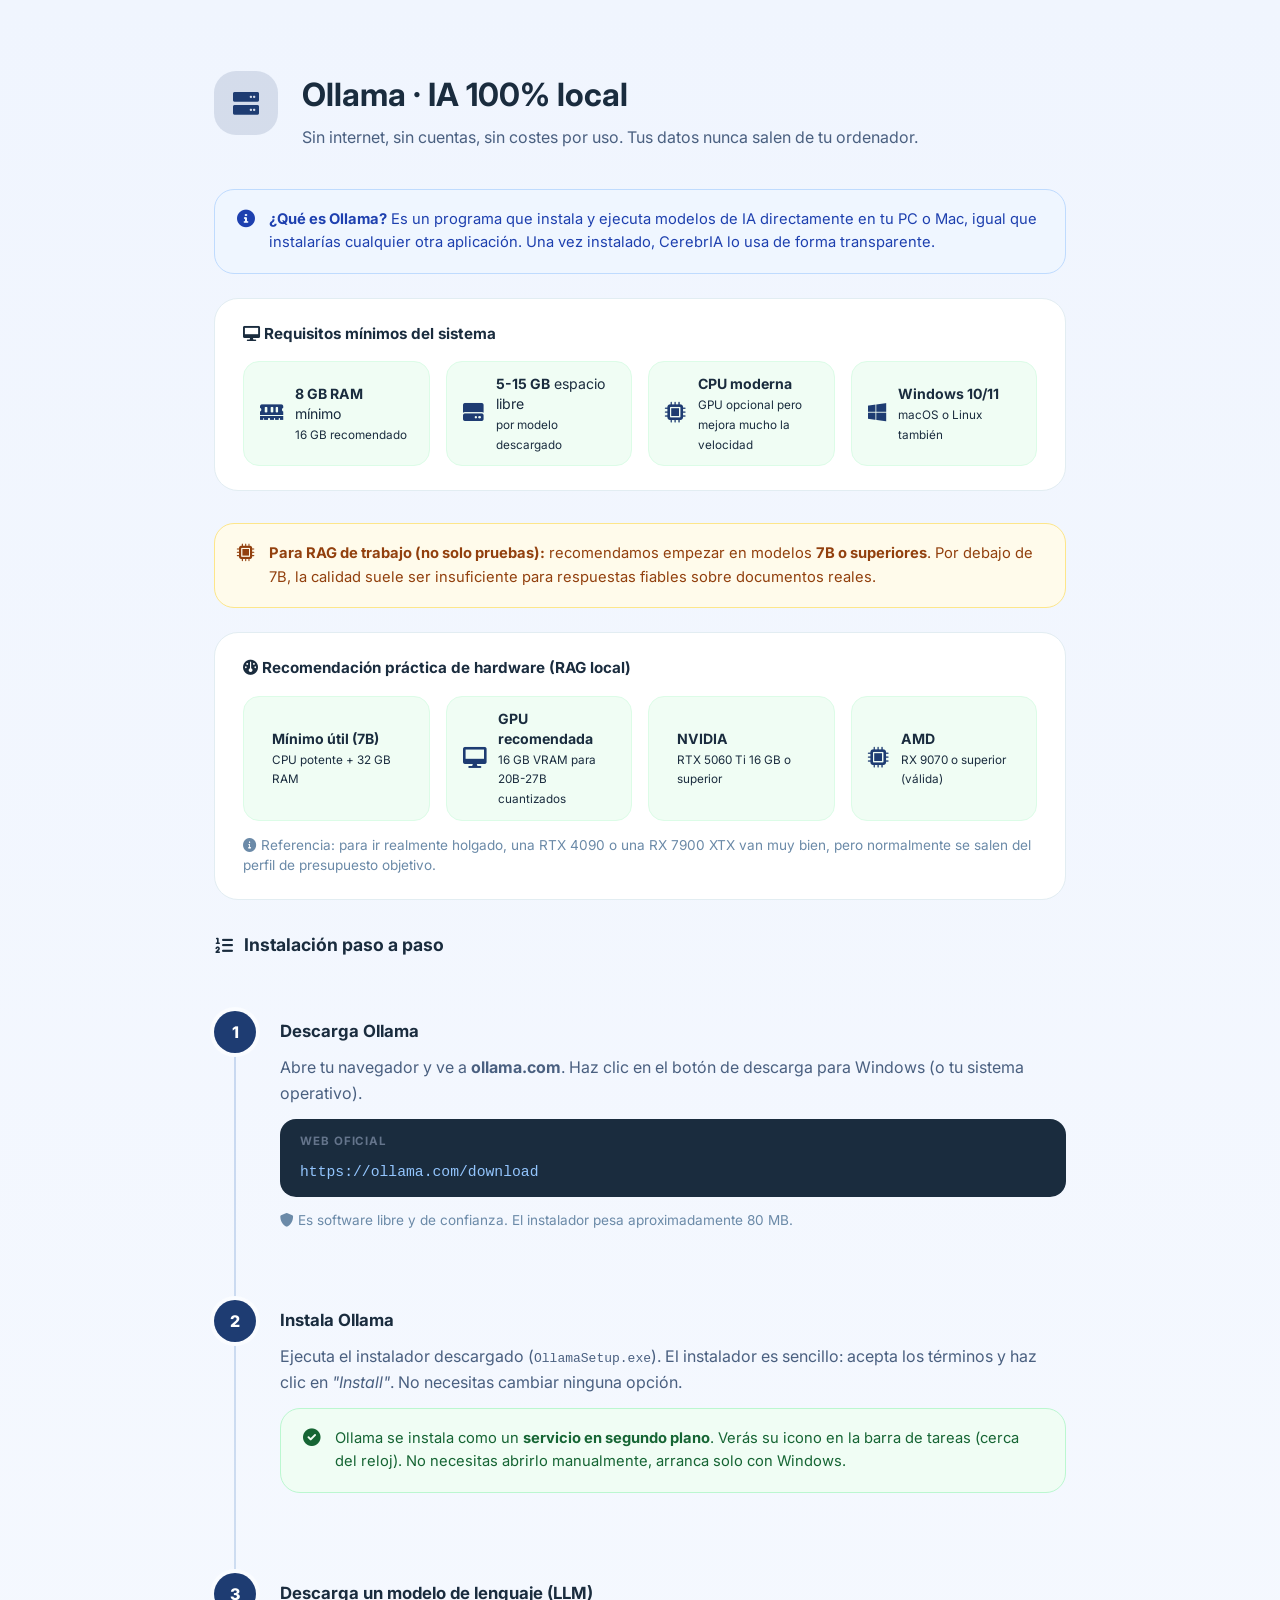
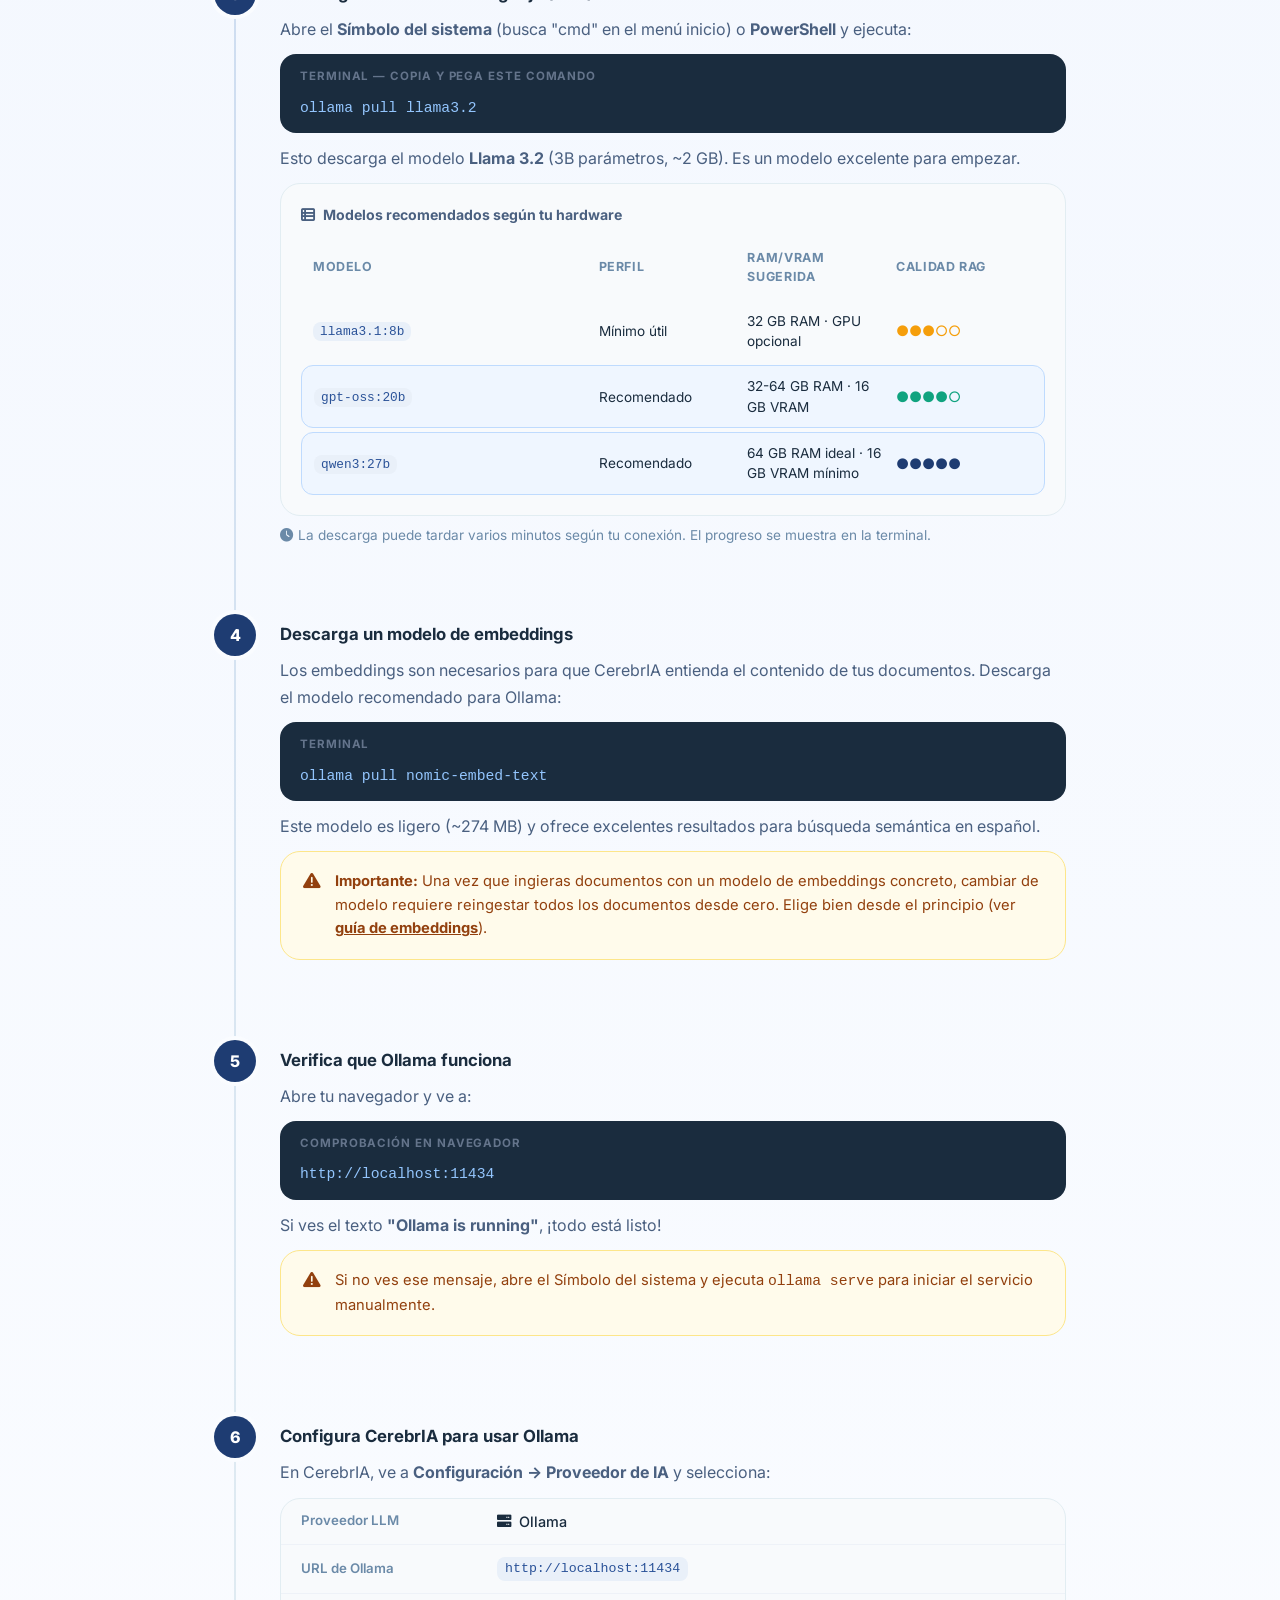
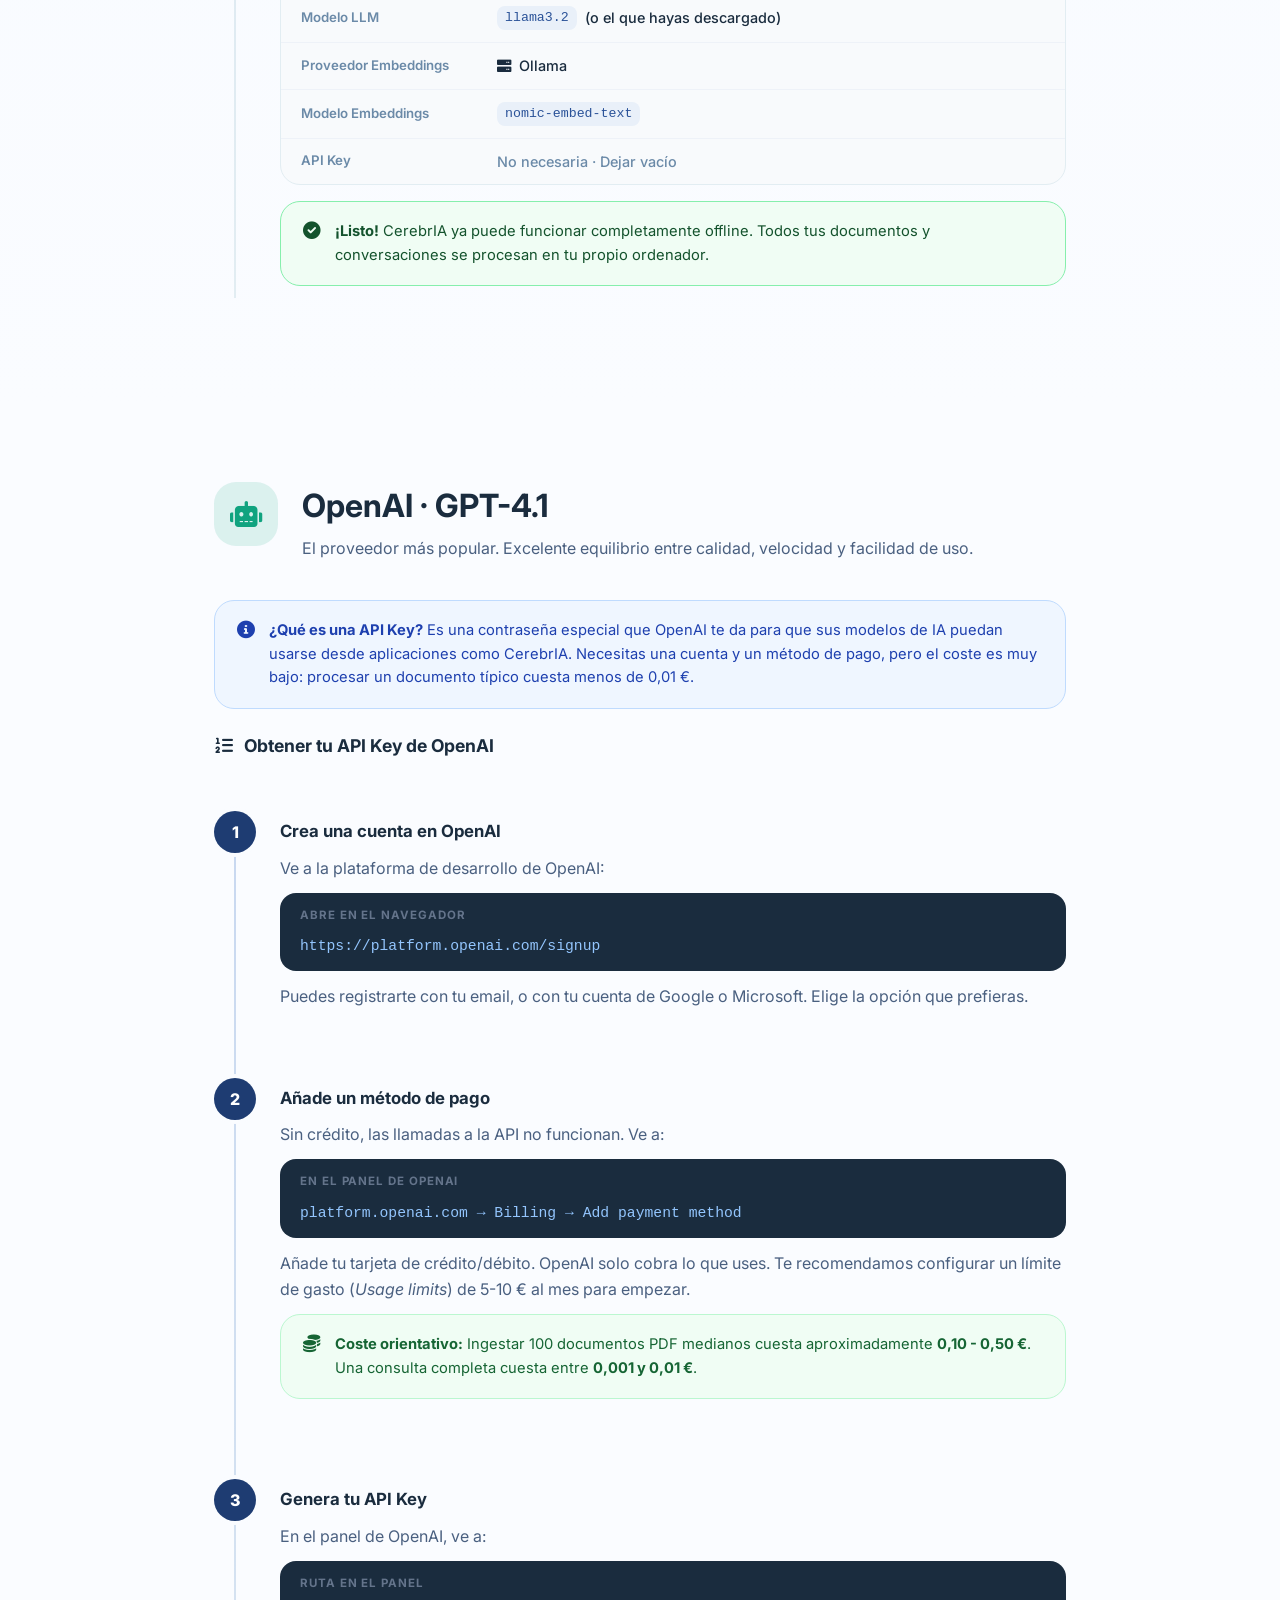
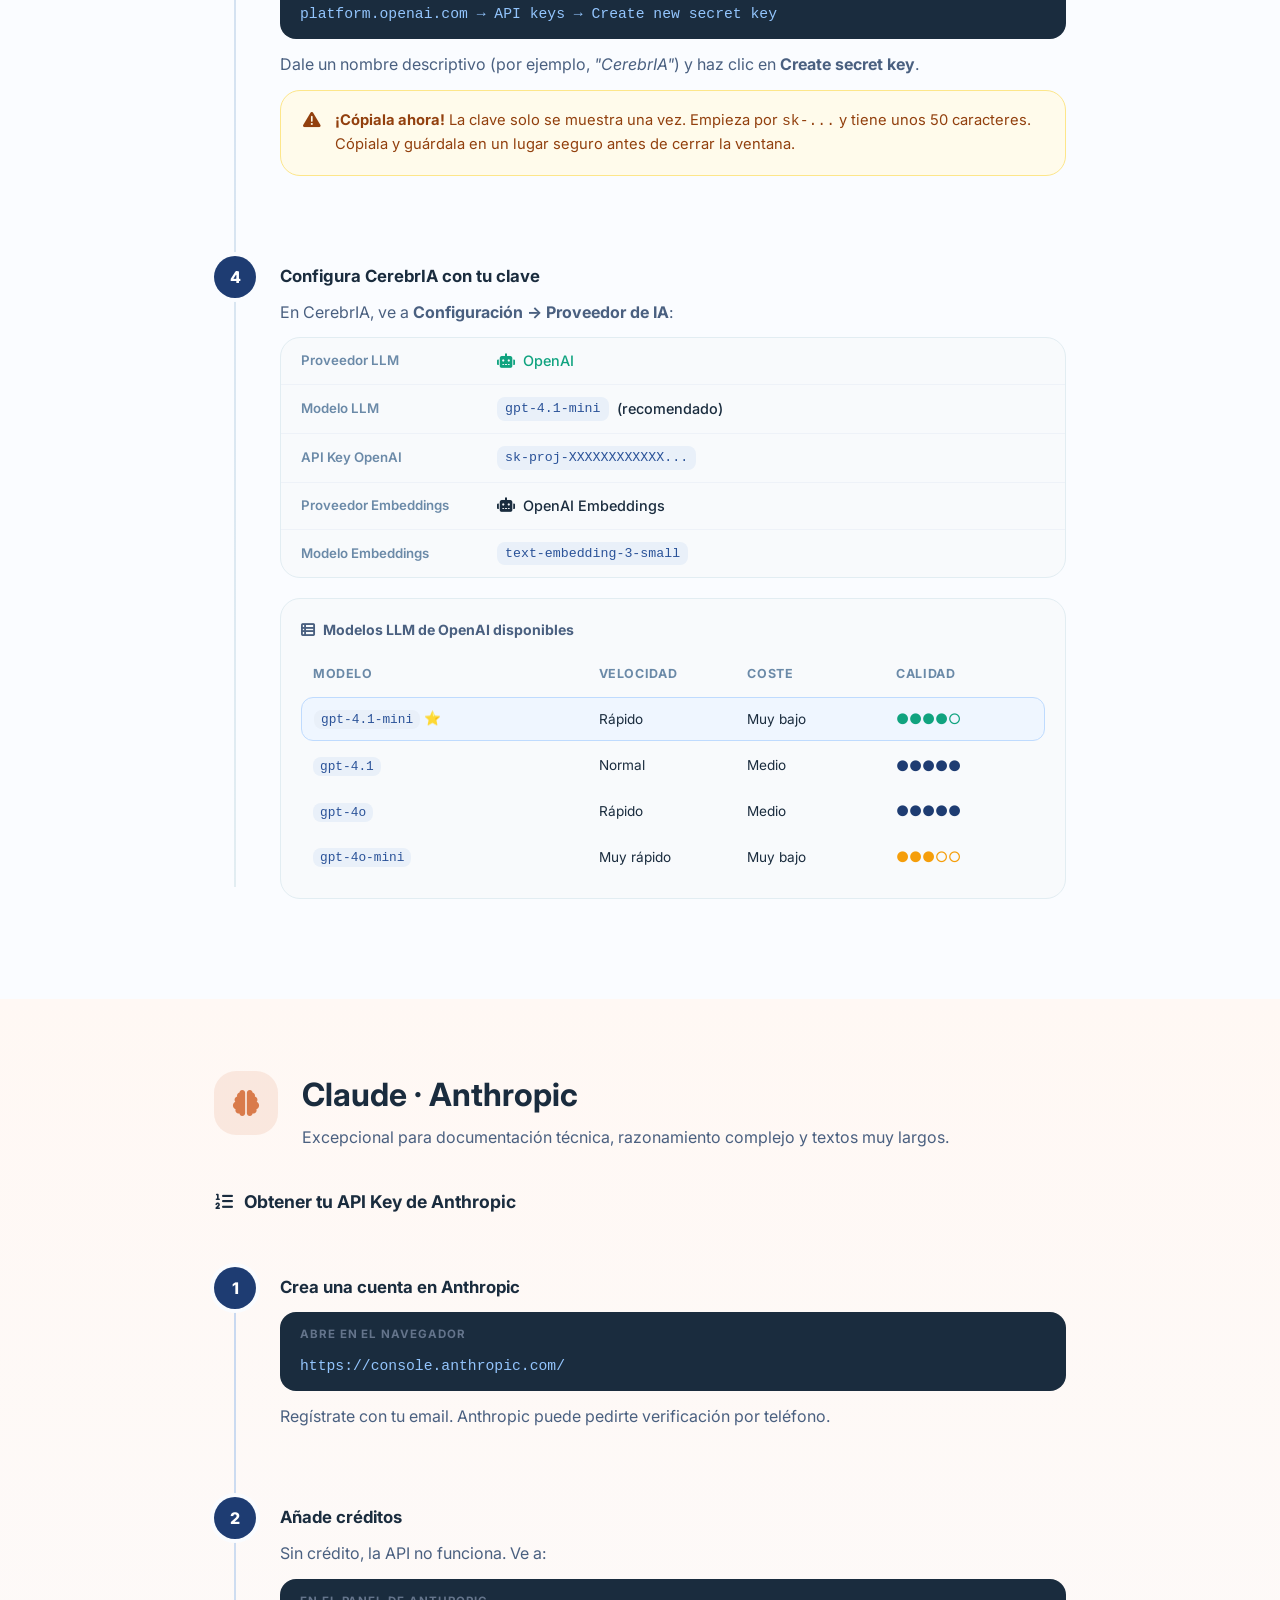
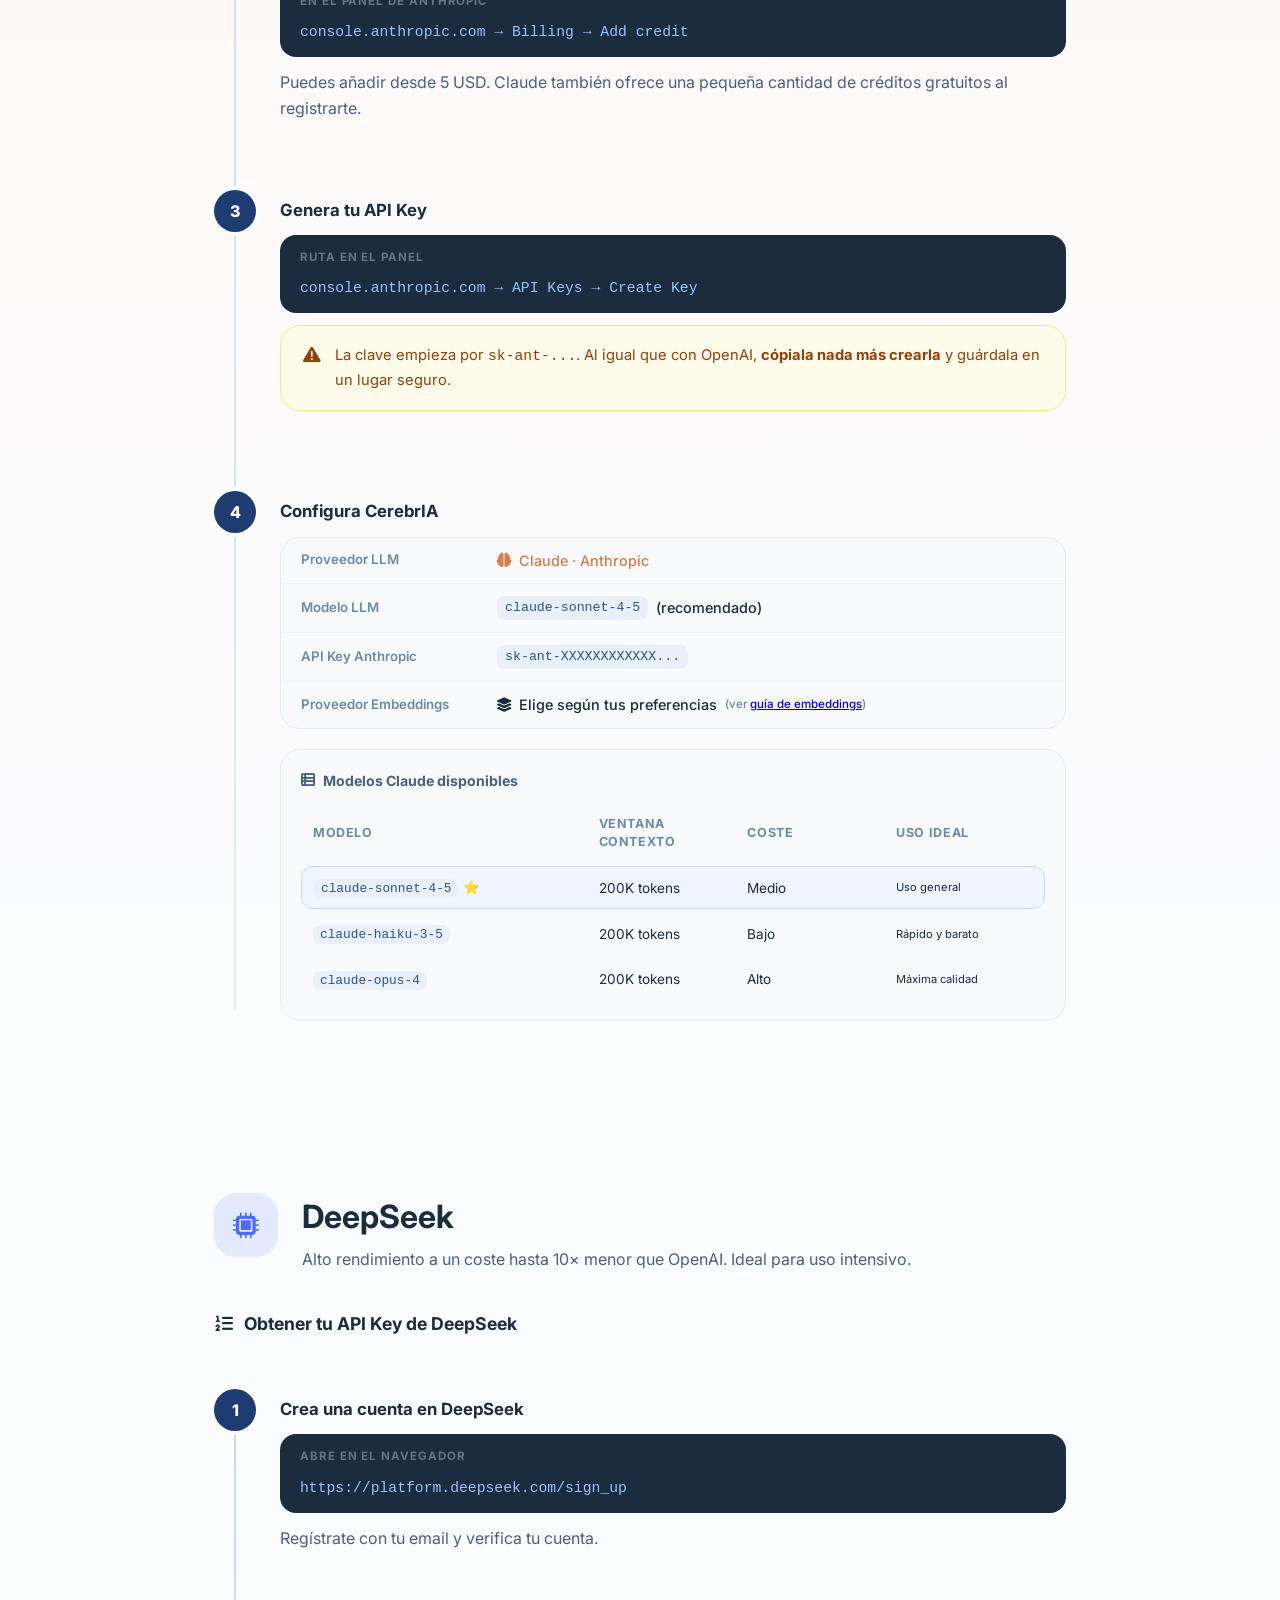
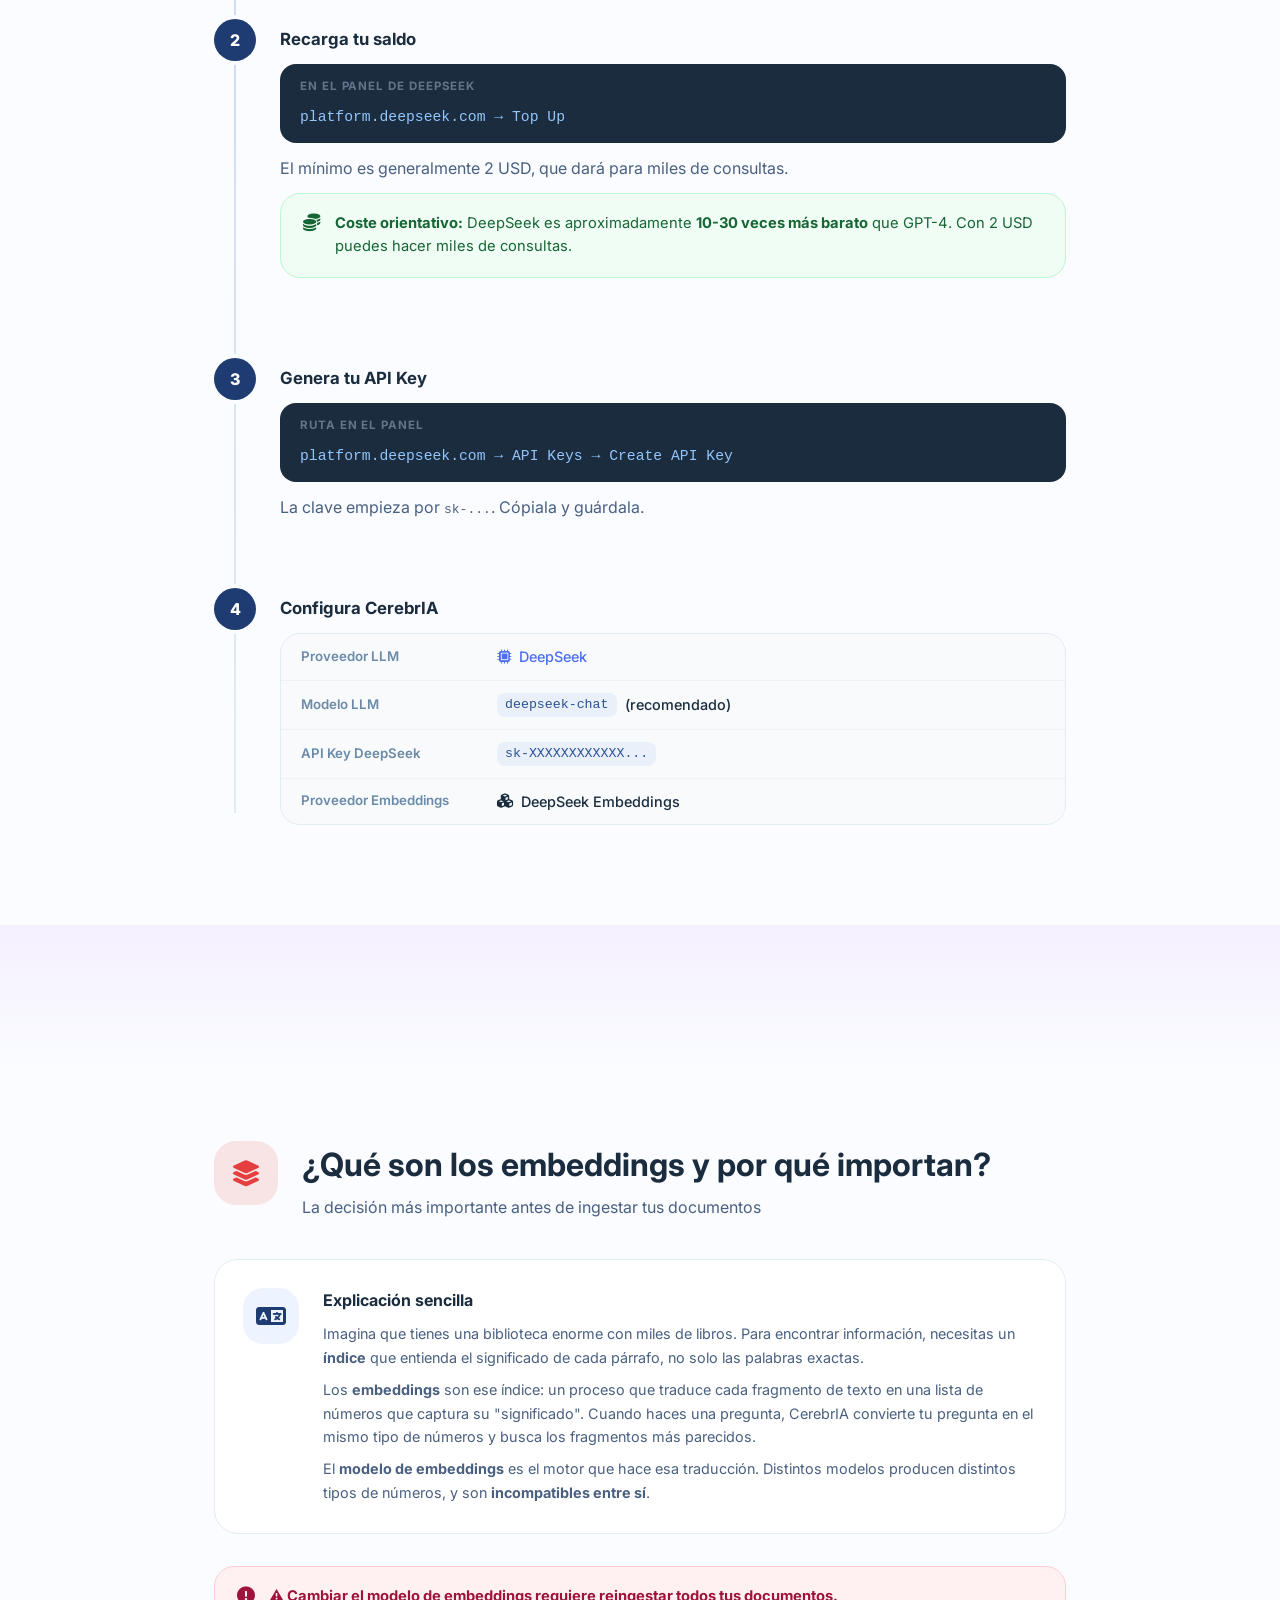
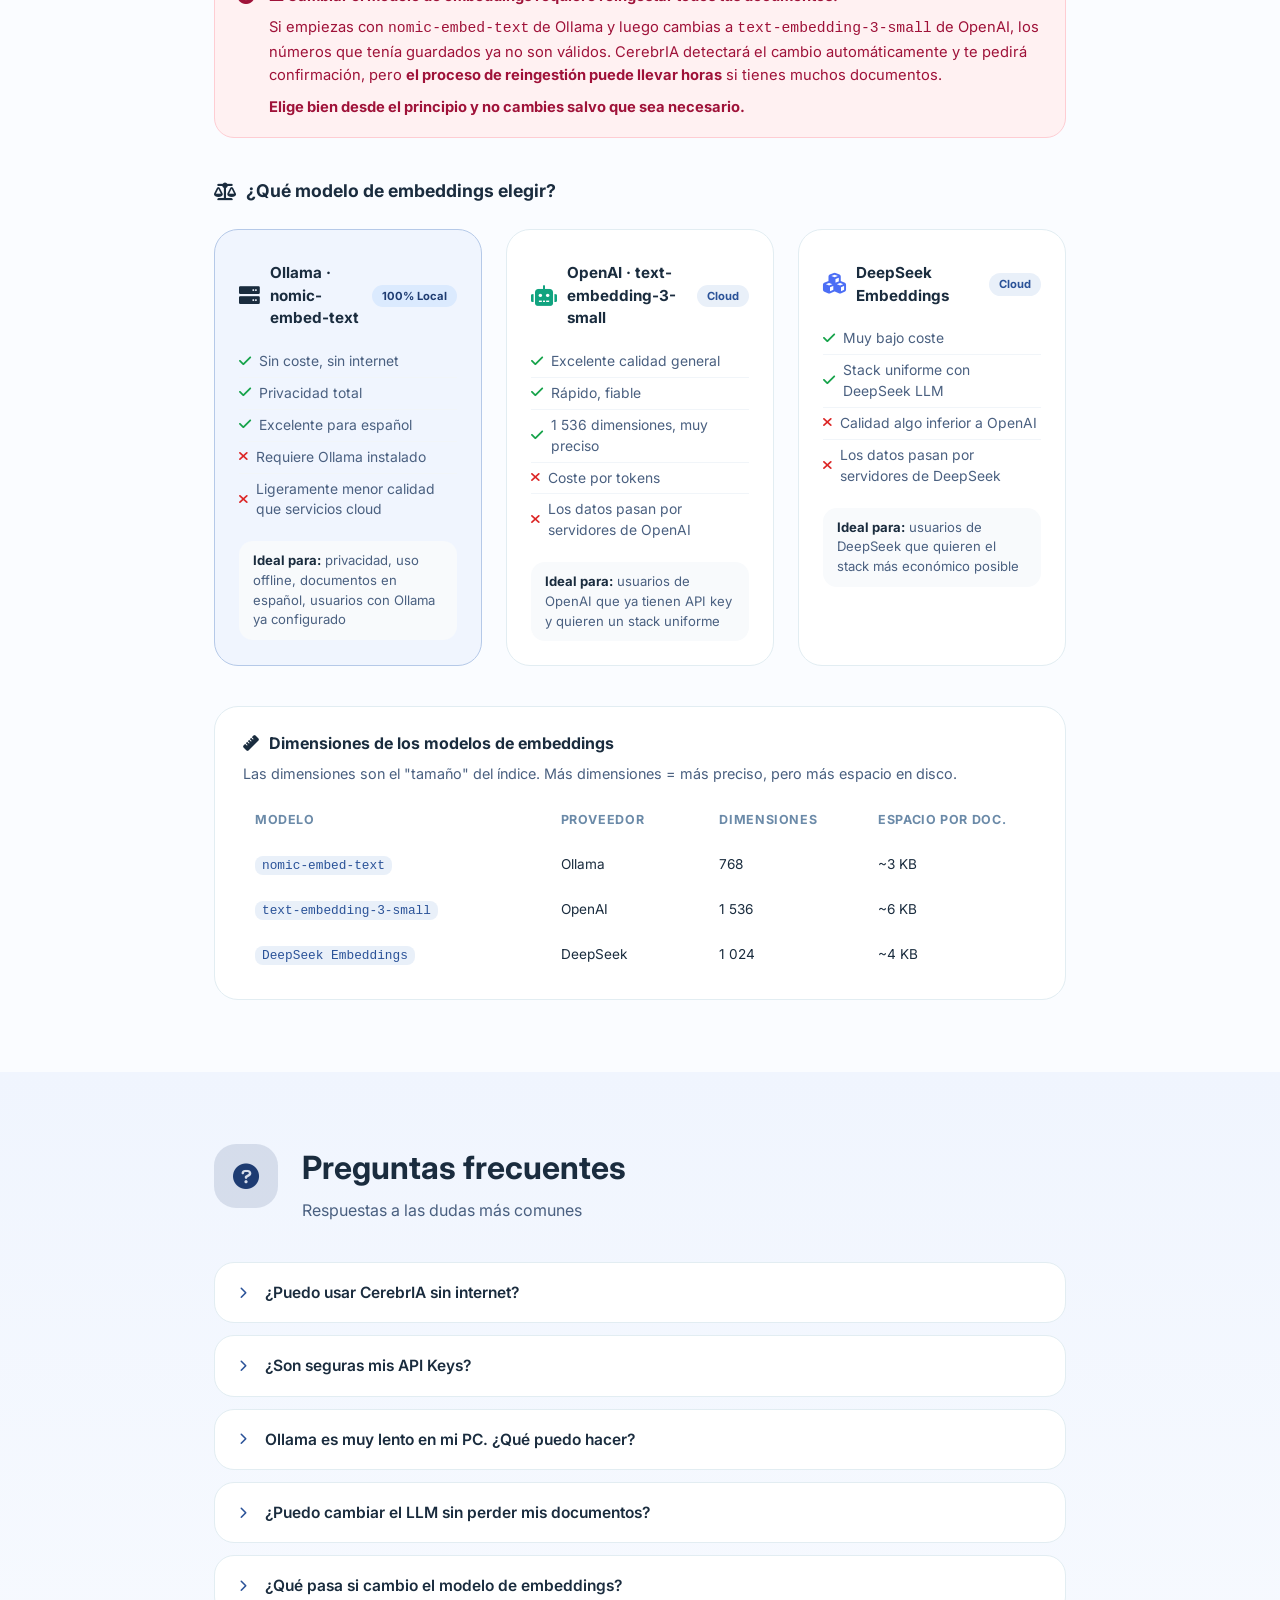
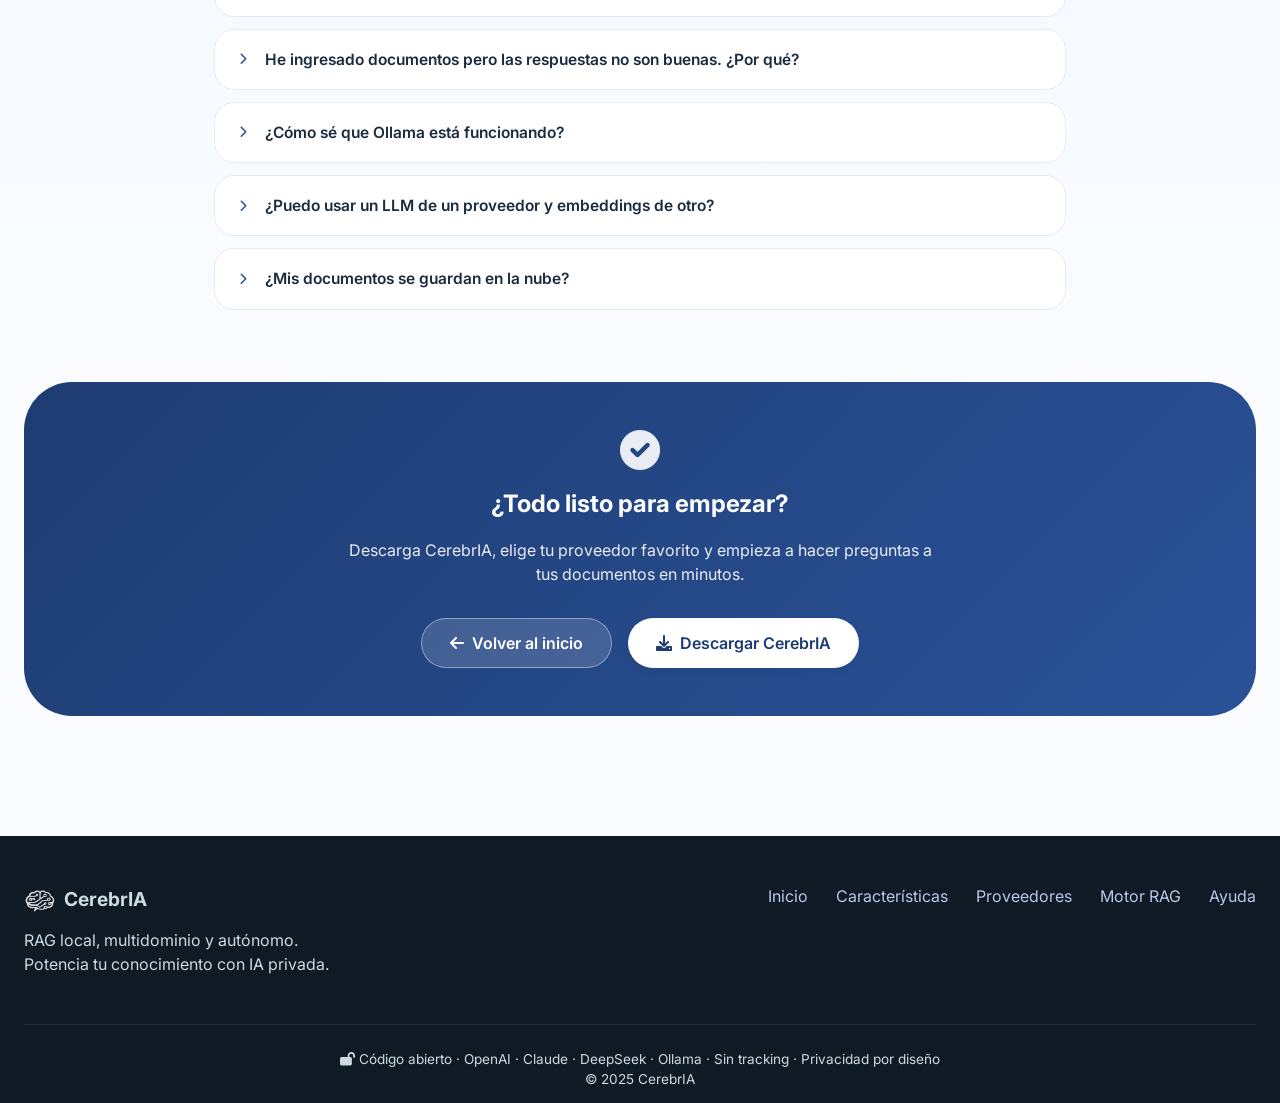
==== commit aeef37c3: "feat: update hardware recommendations and remove deprecated section" ====
--- a/ayuda.html
+++ b/ayuda.html
@@ -164,6 +164,36 @@
                 </div>
             </div>
 
+            <div class="info-box info-box--warning">
+                <i class="fas fa-microchip"></i>
+                <div>
+                    <strong>Para RAG de trabajo (no solo pruebas):</strong> recomendamos empezar en modelos <strong>7B o superiores</strong>. Por debajo de 7B, la calidad suele ser insuficiente para respuestas fiables sobre documentos reales.
+                </div>
+            </div>
+
+            <div class="requirements-box">
+                <h4><i class="fas fa-gauge"></i> Recomendación práctica de hardware (RAG local)</h4>
+                <div class="req-grid">
+                    <div class="req-item req-ok">
+                        <i class="fas fa-gauge-low"></i>
+                        <span><strong>Mínimo útil (7B)</strong><br><small>CPU potente + 32 GB RAM</small></span>
+                    </div>
+                    <div class="req-item req-ok">
+                        <i class="fas fa-desktop"></i>
+                        <span><strong>GPU recomendada</strong><br><small>16 GB VRAM para 20B-27B cuantizados</small></span>
+                    </div>
+                    <div class="req-item req-ok">
+                        <i class="fab fa-nvidia"></i>
+                        <span><strong>NVIDIA</strong><br><small>RTX 5060 Ti 16 GB o superior</small></span>
+                    </div>
+                    <div class="req-item req-ok">
+                        <i class="fas fa-microchip"></i>
+                        <span><strong>AMD</strong><br><small>RX 9070 o superior (válida)</small></span>
+                    </div>
+                </div>
+                <p class="step-hint" style="margin-top:14px !important;"><i class="fas fa-info-circle"></i> Referencia: para ir realmente holgado, una RTX 4090 o una RX 7900 XTX van muy bien, pero normalmente se salen del perfil de presupuesto objetivo.</p>
+            </div>
+
             <h3 class="steps-title"><i class="fas fa-list-ol"></i> Instalación paso a paso</h3>
 
             <div class="help-steps">
@@ -207,22 +237,16 @@
                             <h5><i class="fas fa-th-list"></i> Modelos recomendados según tu hardware</h5>
                             <div class="model-table">
                                 <div class="model-row model-row--header">
-                                    <span>Modelo</span><span>Tamaño</span><span>RAM necesaria</span><span>Calidad</span>
+                                    <span>Modelo</span><span>Perfil</span><span>RAM/VRAM sugerida</span><span>Calidad RAG</span>
                                 </div>
                                 <div class="model-row">
-                                    <span><code>llama3.2</code></span><span>~2 GB</span><span>8 GB</span><span class="quality-bar quality-bar--3">●●●○○</span>
-                                </div>
-                                <div class="model-row">
-                                    <span><code>llama3.2:3b</code></span><span>~2 GB</span><span>8 GB</span><span class="quality-bar quality-bar--3">●●●○○</span>
-                                </div>
-                                <div class="model-row">
-                                    <span><code>llama3.1:8b</code></span><span>~5 GB</span><span>12 GB</span><span class="quality-bar quality-bar--4">●●●●○</span>
-                                </div>
-                                <div class="model-row">
-                                    <span><code>mistral</code></span><span>~4 GB</span><span>10 GB</span><span class="quality-bar quality-bar--4">●●●●○</span>
-                                </div>
-                                <div class="model-row">
-                                    <span><code>llama3.1:70b</code></span><span>~40 GB</span><span>48 GB</span><span class="quality-bar quality-bar--5">●●●●●</span>
+                                    <span><code>llama3.1:8b</code></span><span>Mínimo útil</span><span>32 GB RAM · GPU opcional</span><span class="quality-bar quality-bar--3">●●●○○</span>
+                                </div>
+                                <div class="model-row model-row--recommended">
+                                    <span><code>gpt-oss:20b</code></span><span>Recomendado</span><span>32-64 GB RAM · 16 GB VRAM</span><span class="quality-bar quality-bar--4">●●●●○</span>
+                                </div>
+                                <div class="model-row model-row--recommended">
+                                    <span><code>qwen3:27b</code></span><span>Recomendado</span><span>64 GB RAM ideal · 16 GB VRAM mínimo</span><span class="quality-bar quality-bar--5">●●●●●</span>
                                 </div>
                             </div>
                         </div>
--- a/style.css
+++ b/style.css
@@ -189,6 +189,56 @@
 .section {
     padding: 80px 0;
 }
+
+.target-note-section {
+    padding-top: 28px;
+    padding-bottom: 10px;
+}
+
+.target-note-card {
+    background: linear-gradient(135deg, #f5f8ff 0%, #eef4ff 55%, #f8fbff 100%);
+    border: 1px solid #d7e3f5;
+    border-radius: 34px;
+    padding: 34px 32px;
+    max-width: 980px;
+    margin: 0 auto;
+    box-shadow: 0 14px 30px rgba(30, 60, 114, 0.08);
+}
+
+.target-note-chip {
+    display: inline-flex;
+    align-items: center;
+    gap: 8px;
+    background: #1E3C72;
+    color: white;
+    border-radius: 999px;
+    padding: 7px 14px;
+    font-size: 0.82rem;
+    font-weight: 700;
+    letter-spacing: 0.01em;
+    margin-bottom: 16px;
+}
+
+.target-note-card h2 {
+    font-size: 2rem;
+    line-height: 1.2;
+    letter-spacing: -0.02em;
+    color: #132943;
+    margin-bottom: 16px;
+}
+
+.target-note-card p {
+    font-size: 1.03rem;
+    color: #2f4f72;
+    margin-bottom: 14px;
+    max-width: 860px;
+}
+
+.target-note-strong {
+    font-weight: 700;
+    color: #153356;
+}
+
 .section-header {
     text-align: center;
     max-width: 720px;
@@ -497,6 +547,10 @@
 @media (max-width: 768px) {
     .hero-content h1 { font-size: 2.3rem; }
     .hero-grid { flex-direction: column; }
+    .target-note-section { padding-top: 18px; }
+    .target-note-card { padding: 24px 20px; border-radius: 24px; }
+    .target-note-card h2 { font-size: 1.5rem; }
+    .target-note-card p { font-size: 0.98rem; }
     .footer-flex { flex-direction: column; align-items: center; text-align: center; }
     .footer-links a { margin: 0 12px; }
     .modal-content { padding: 40px 24px; }
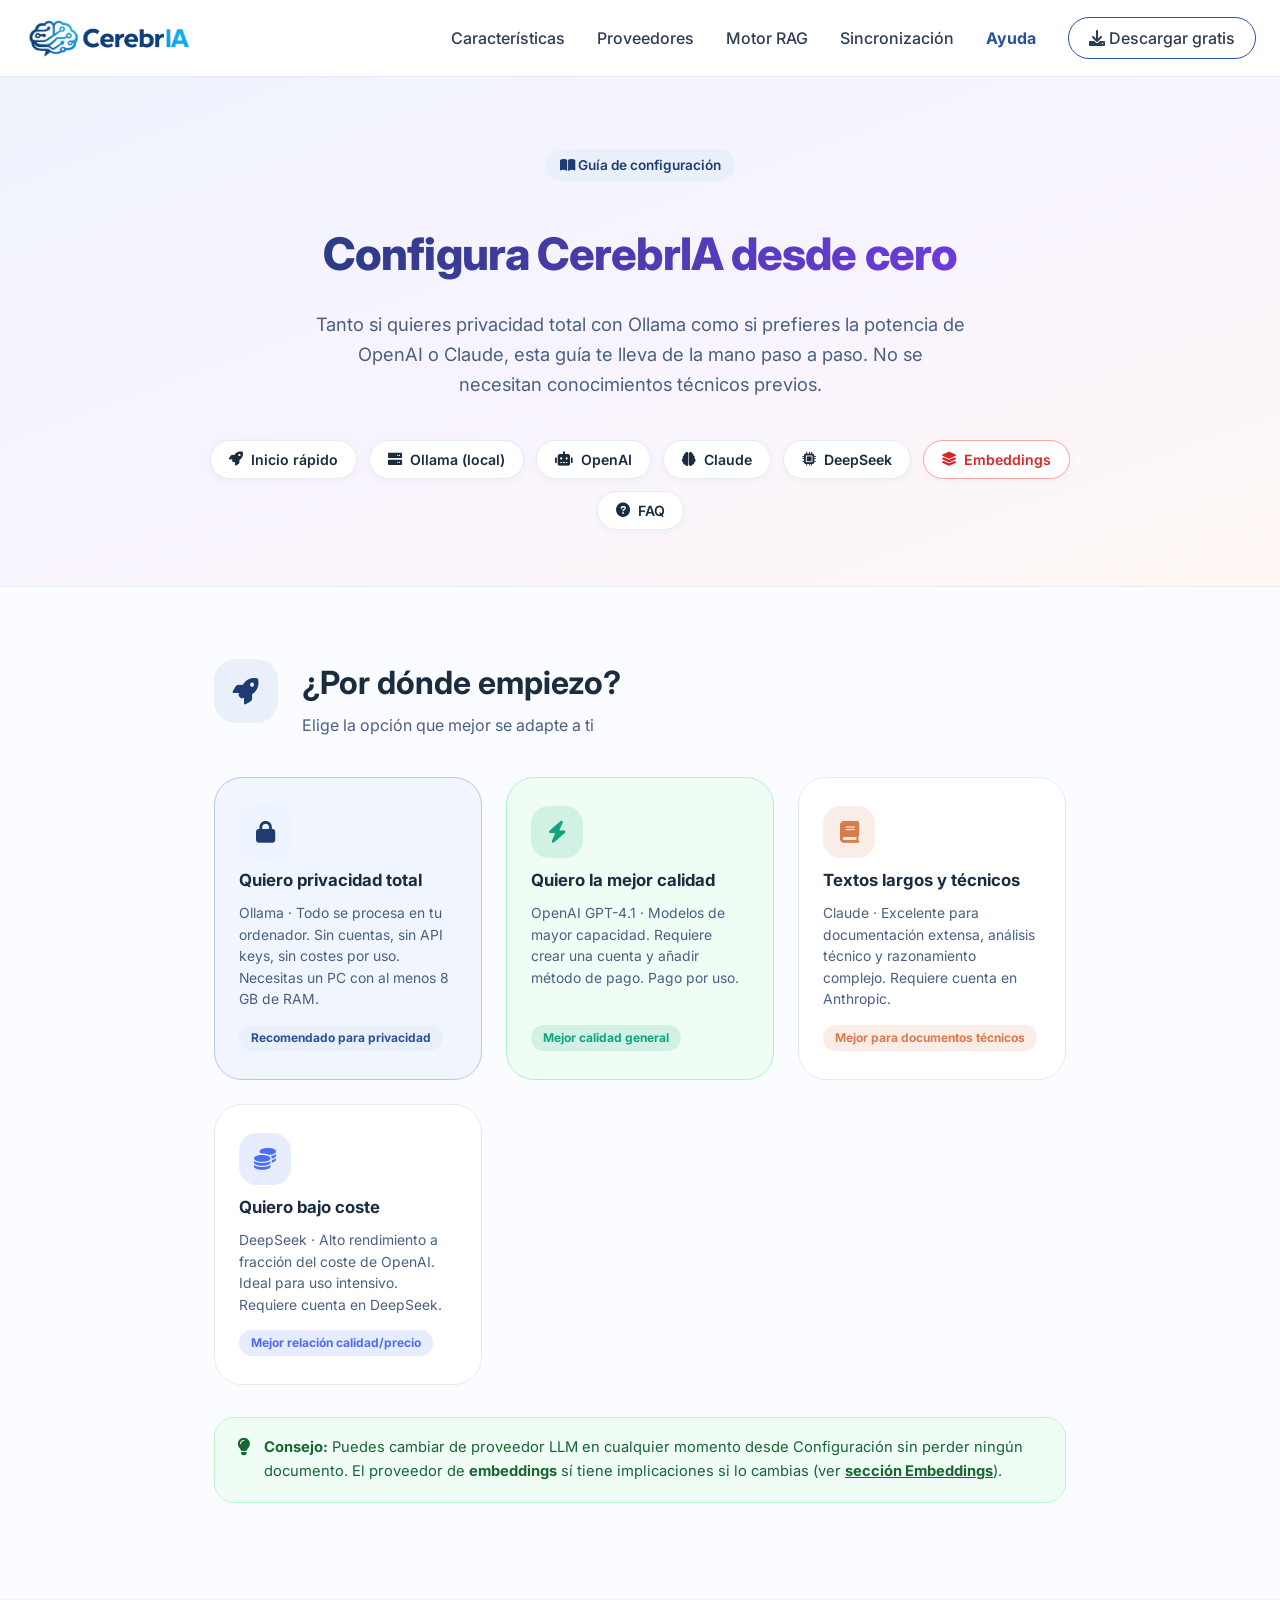
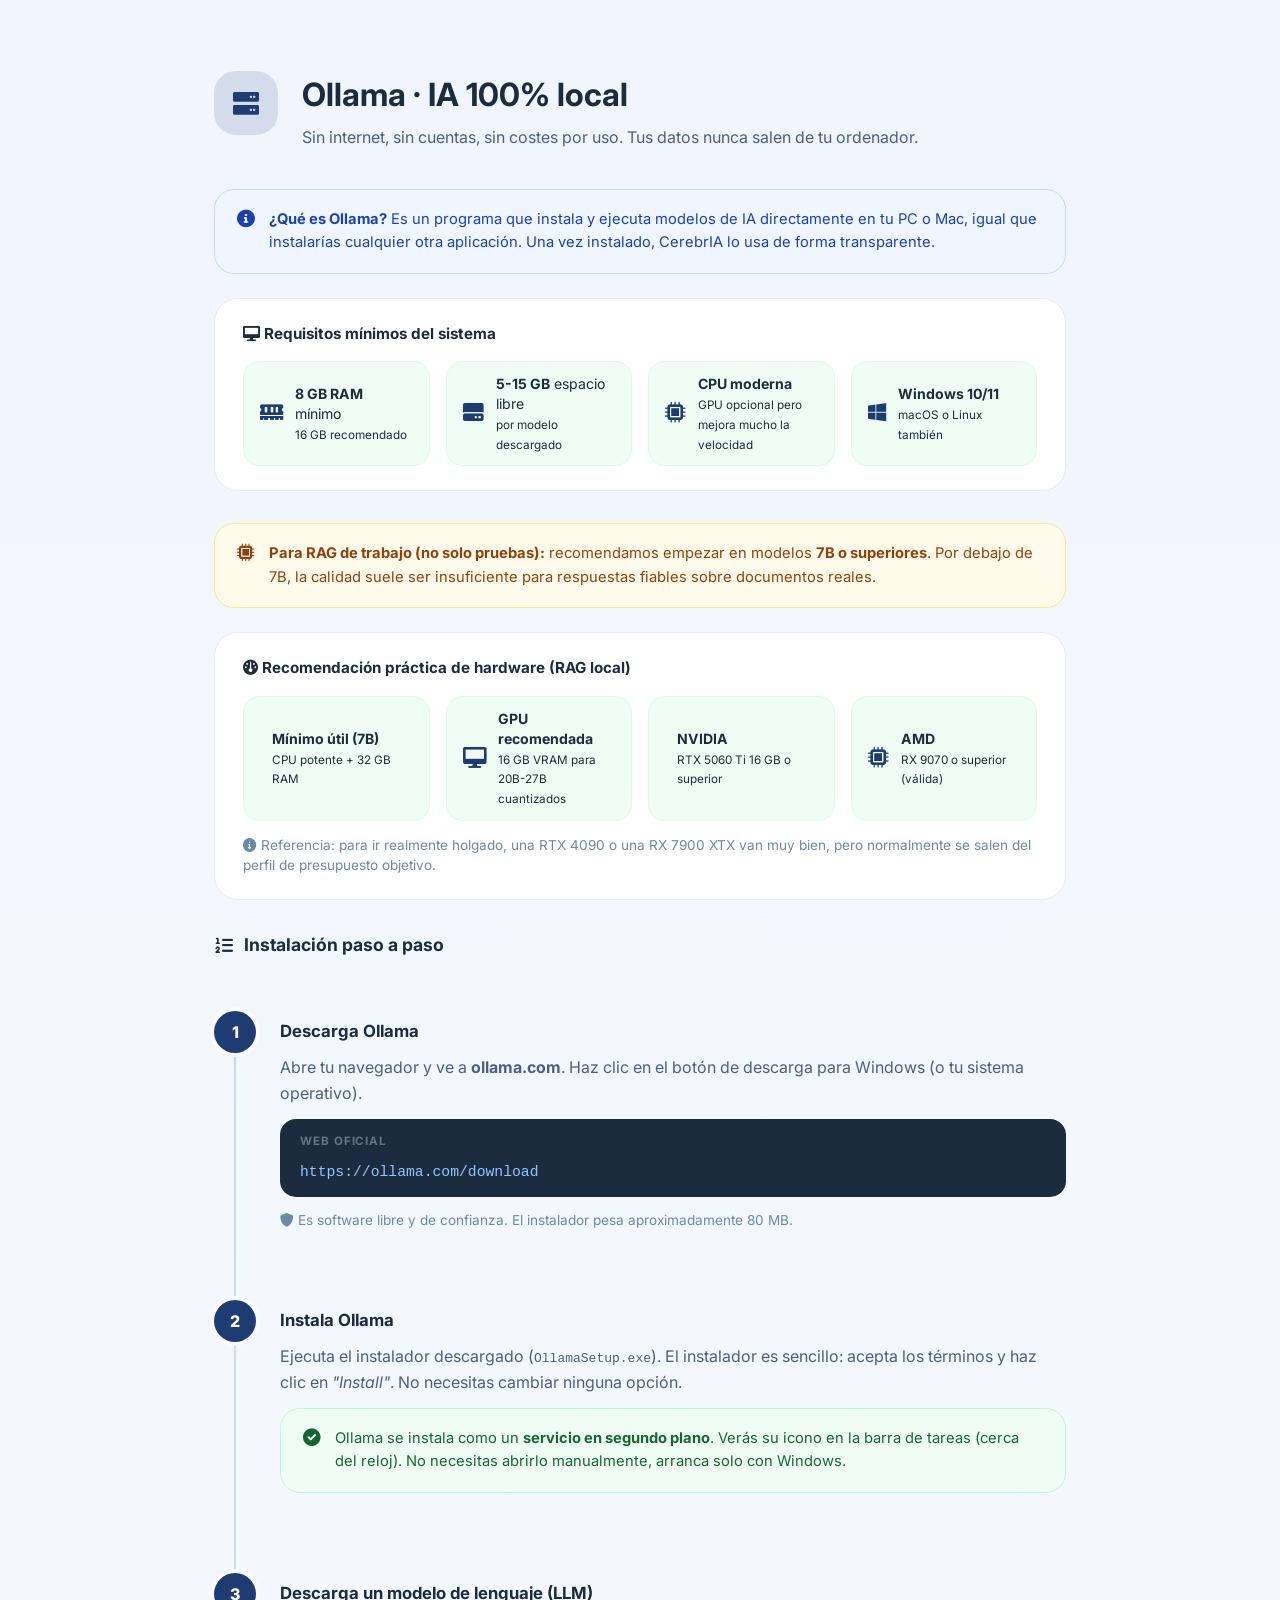
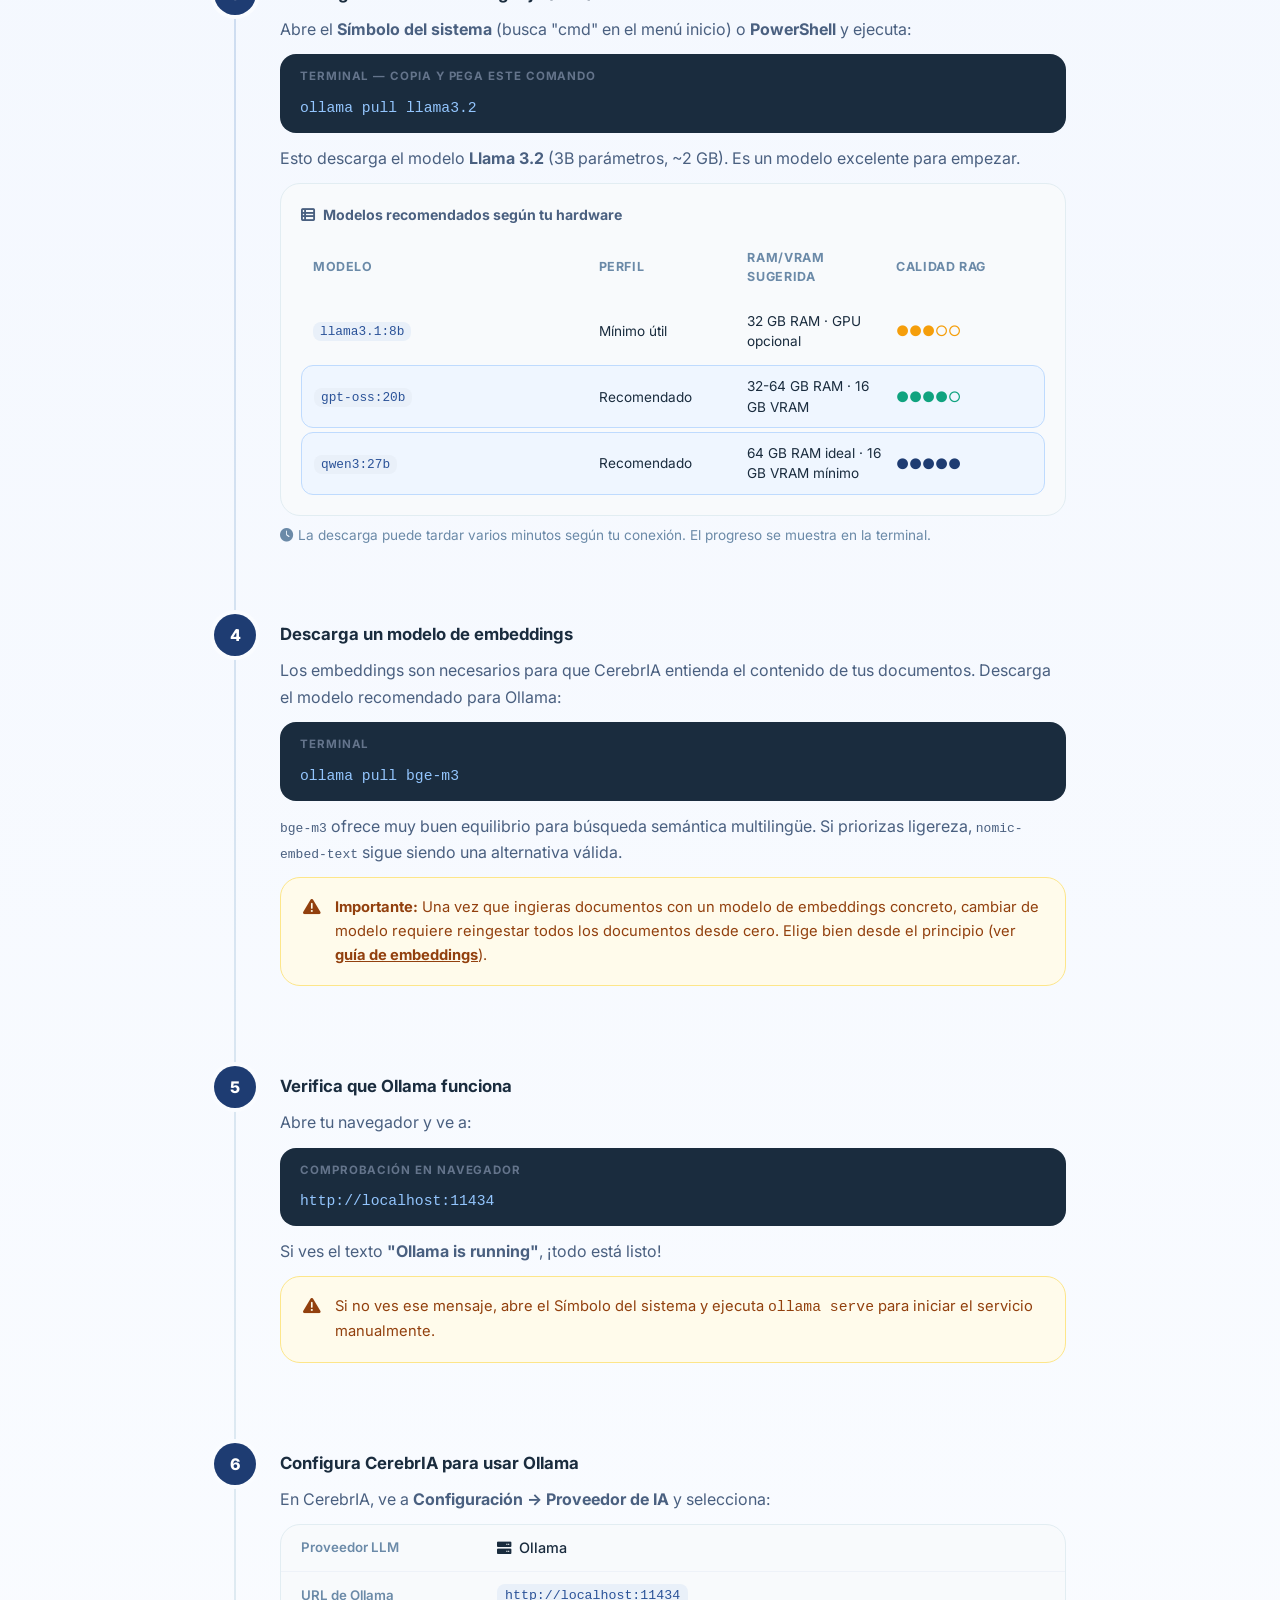
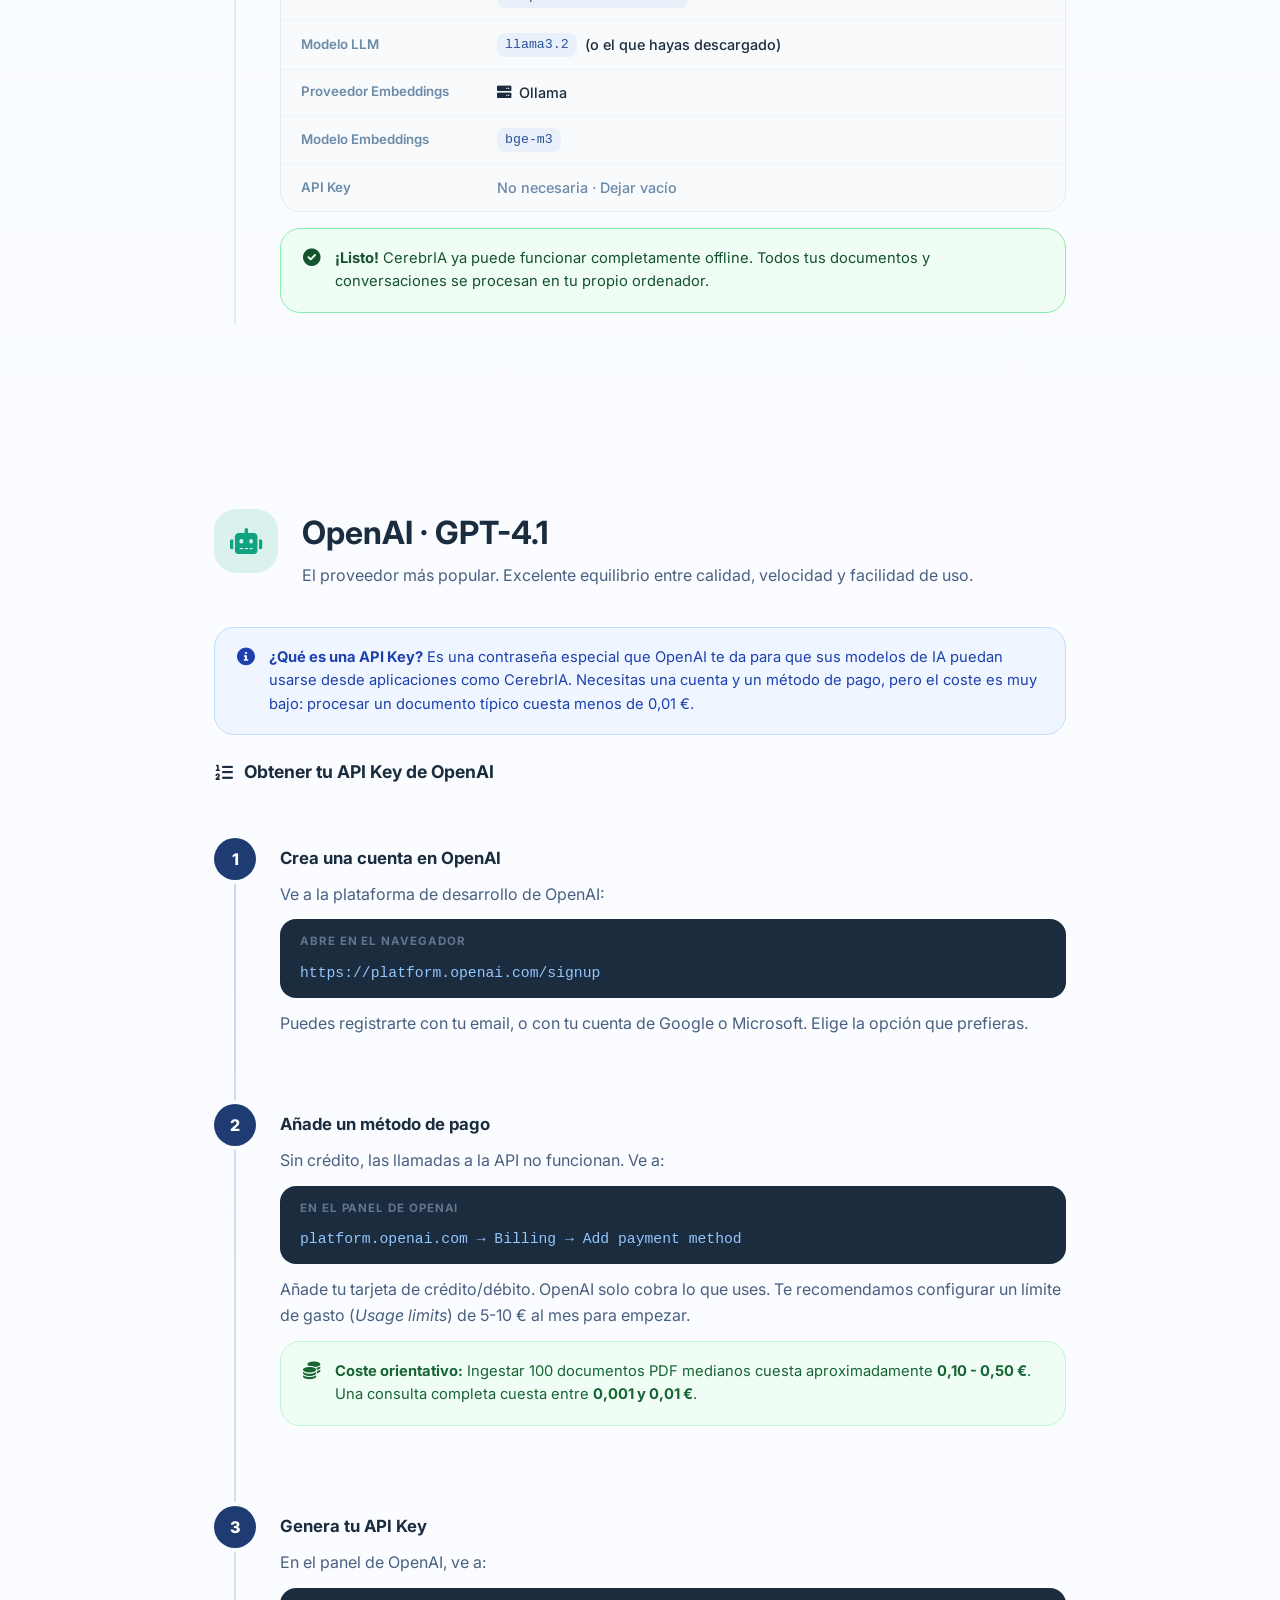
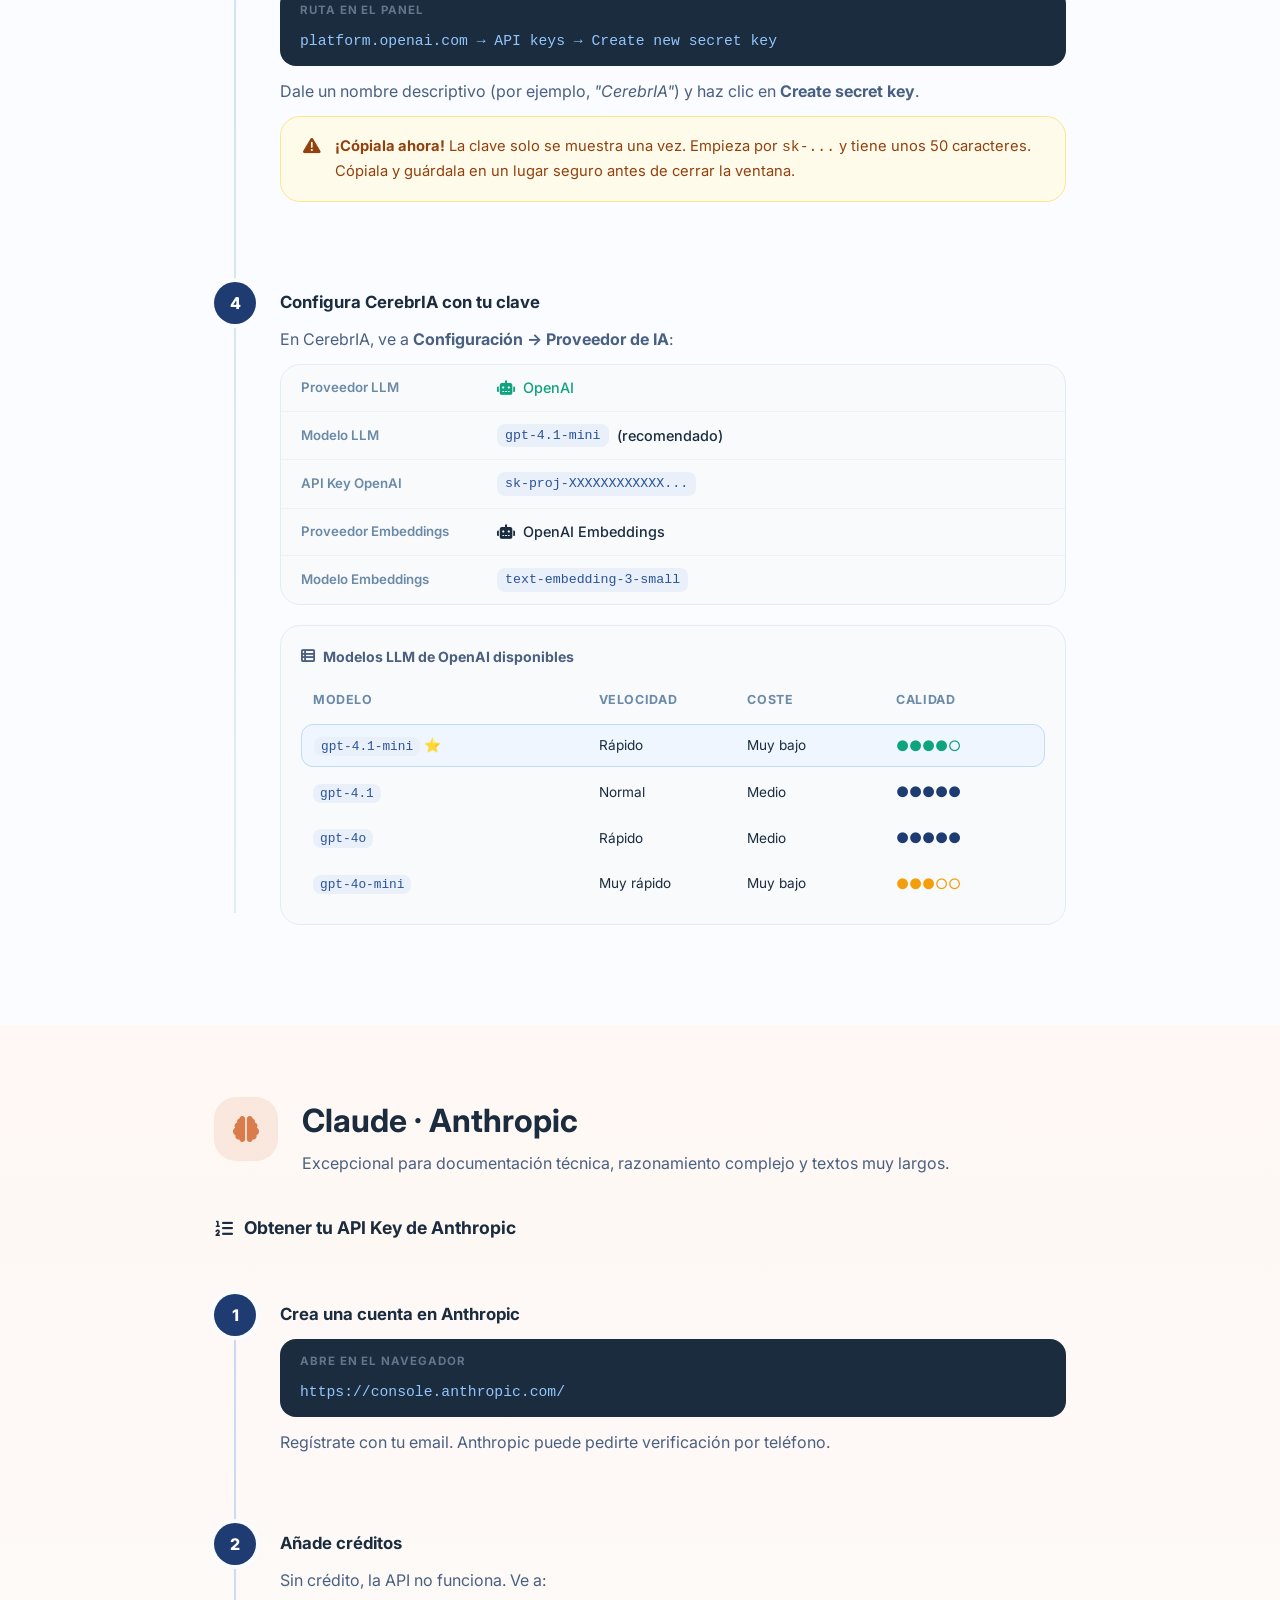
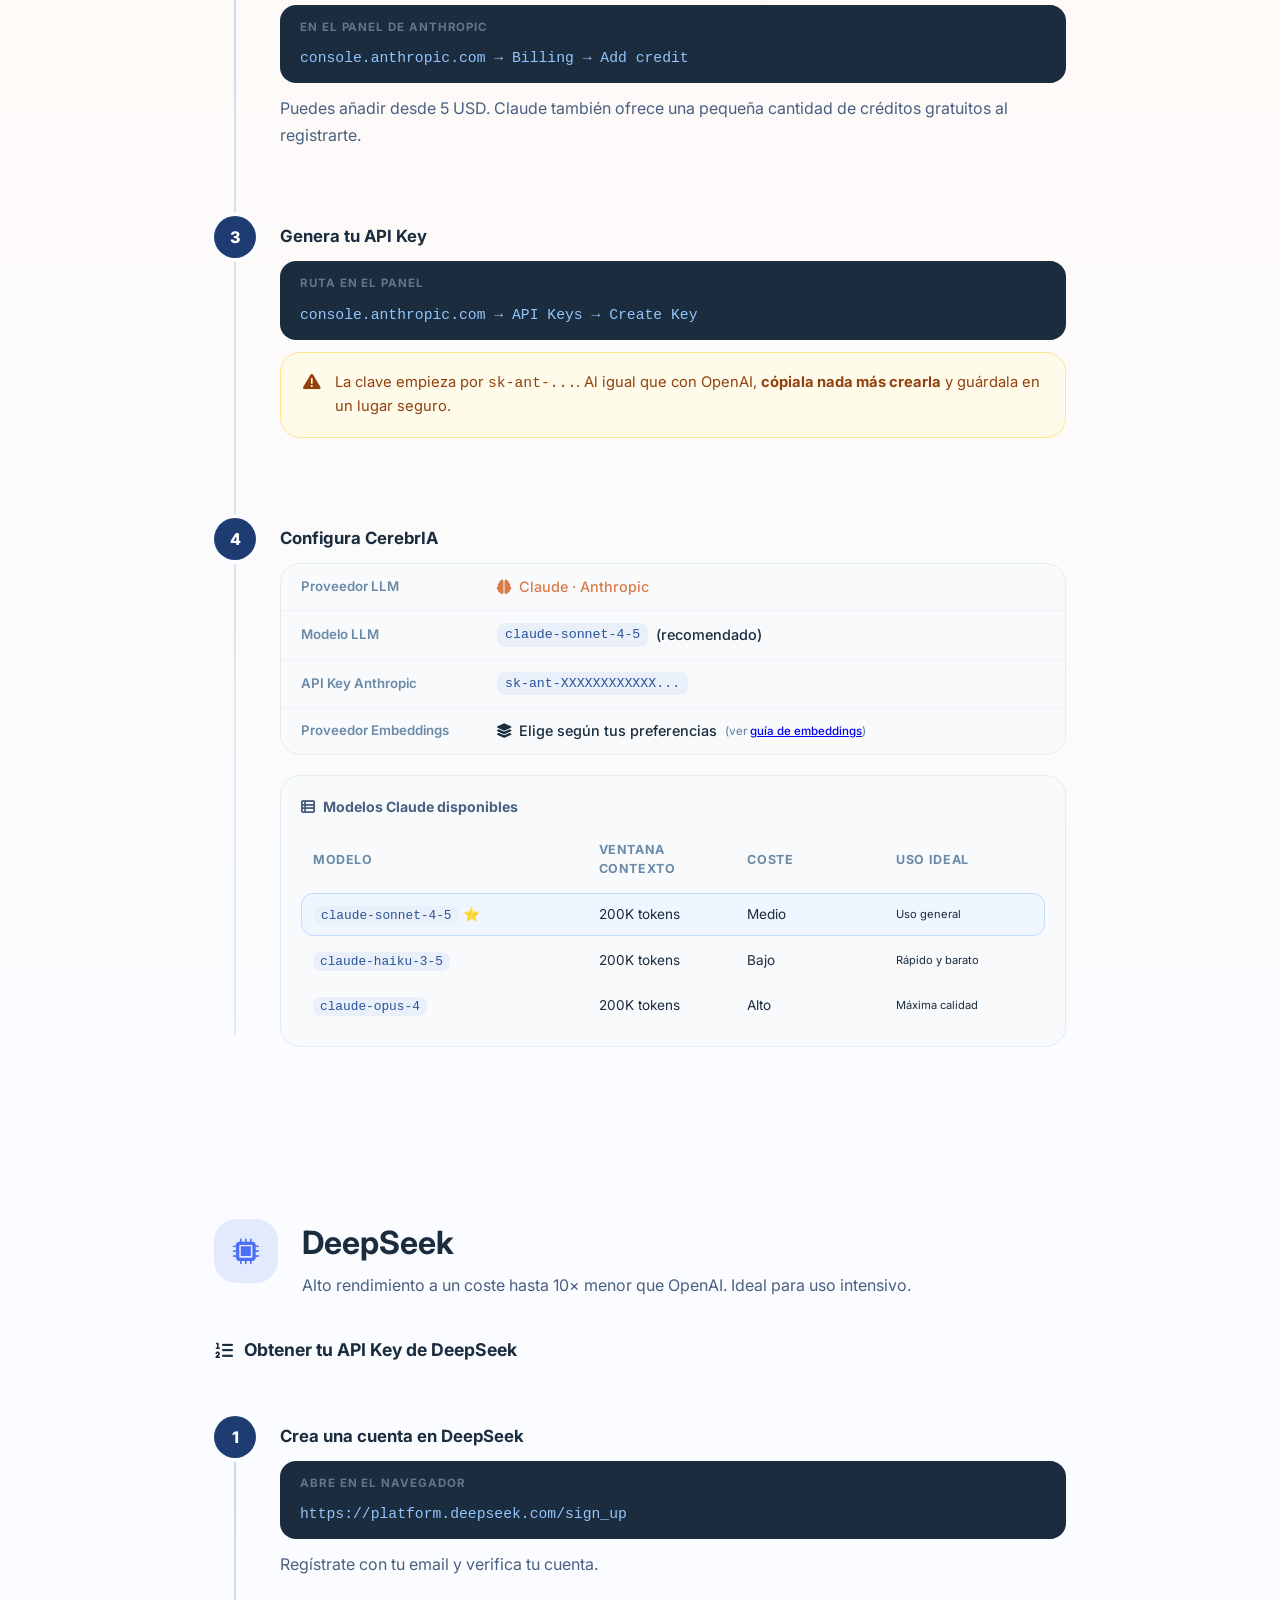
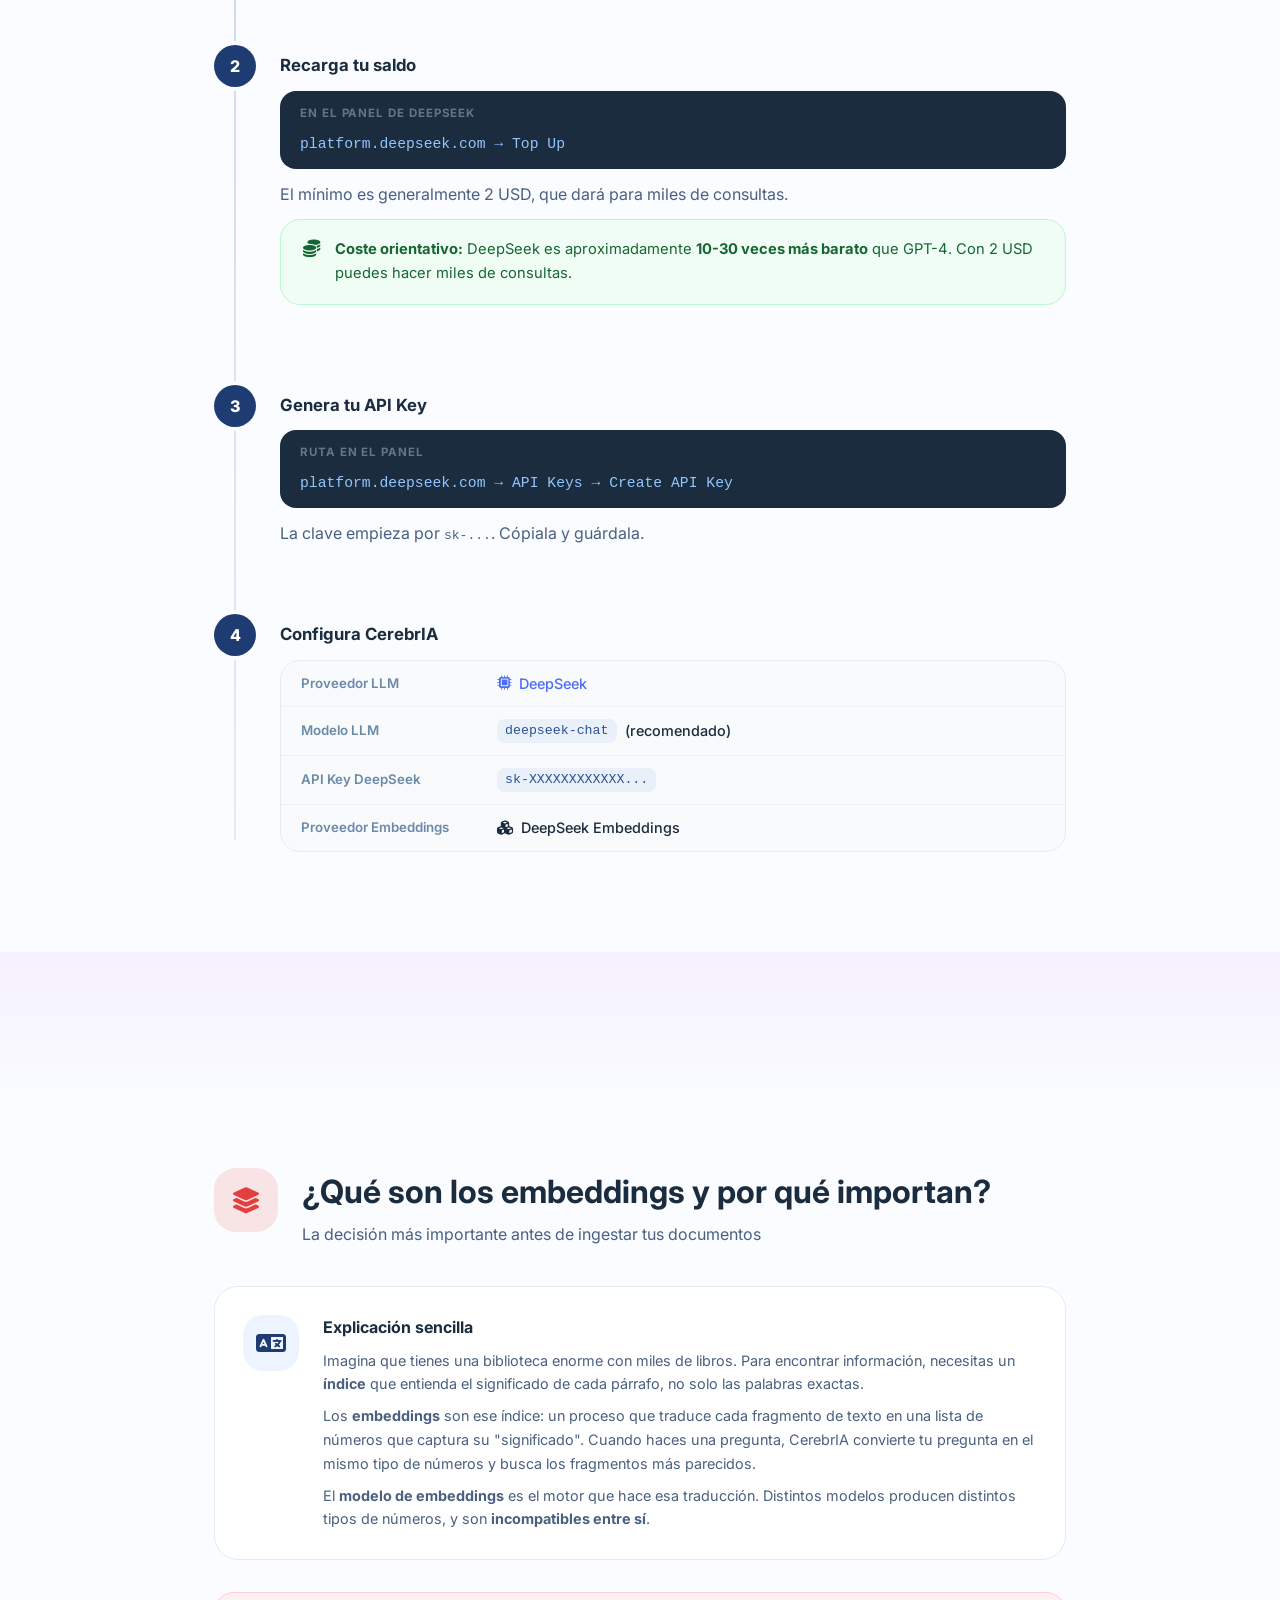
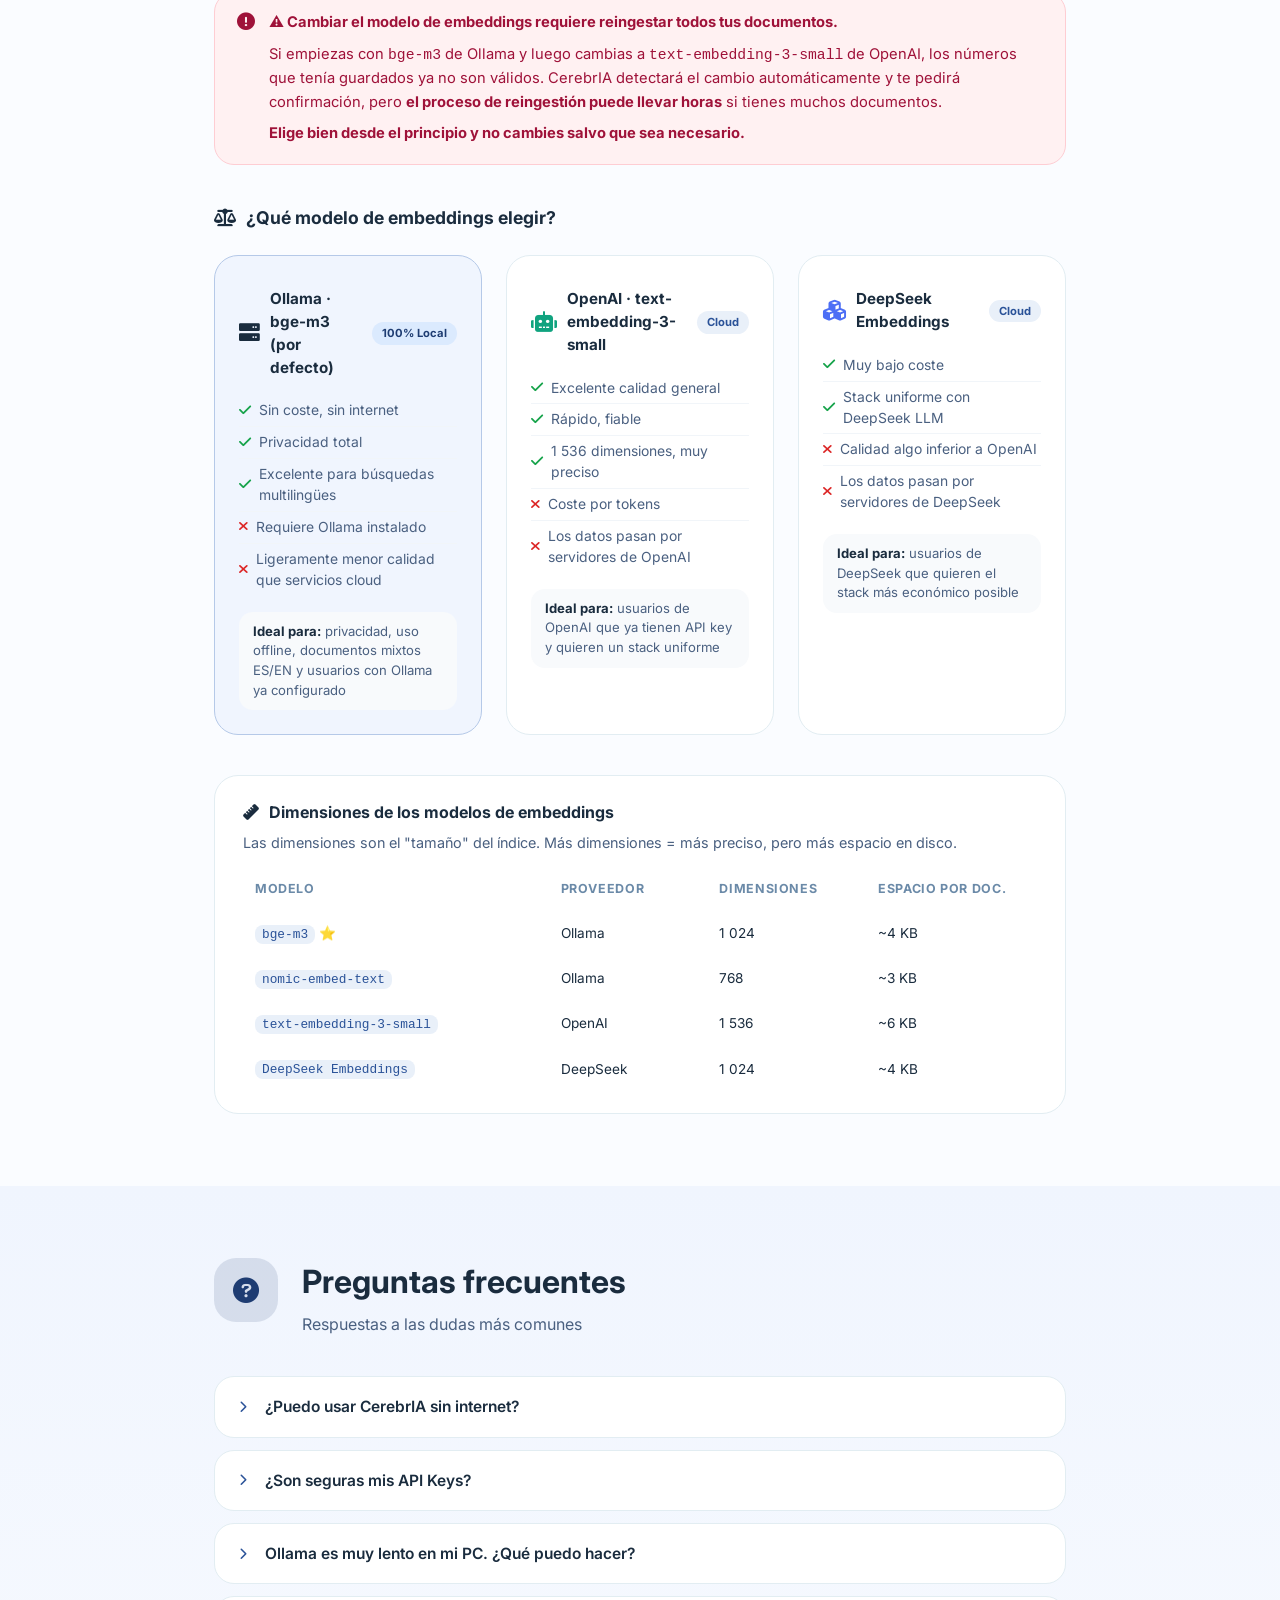
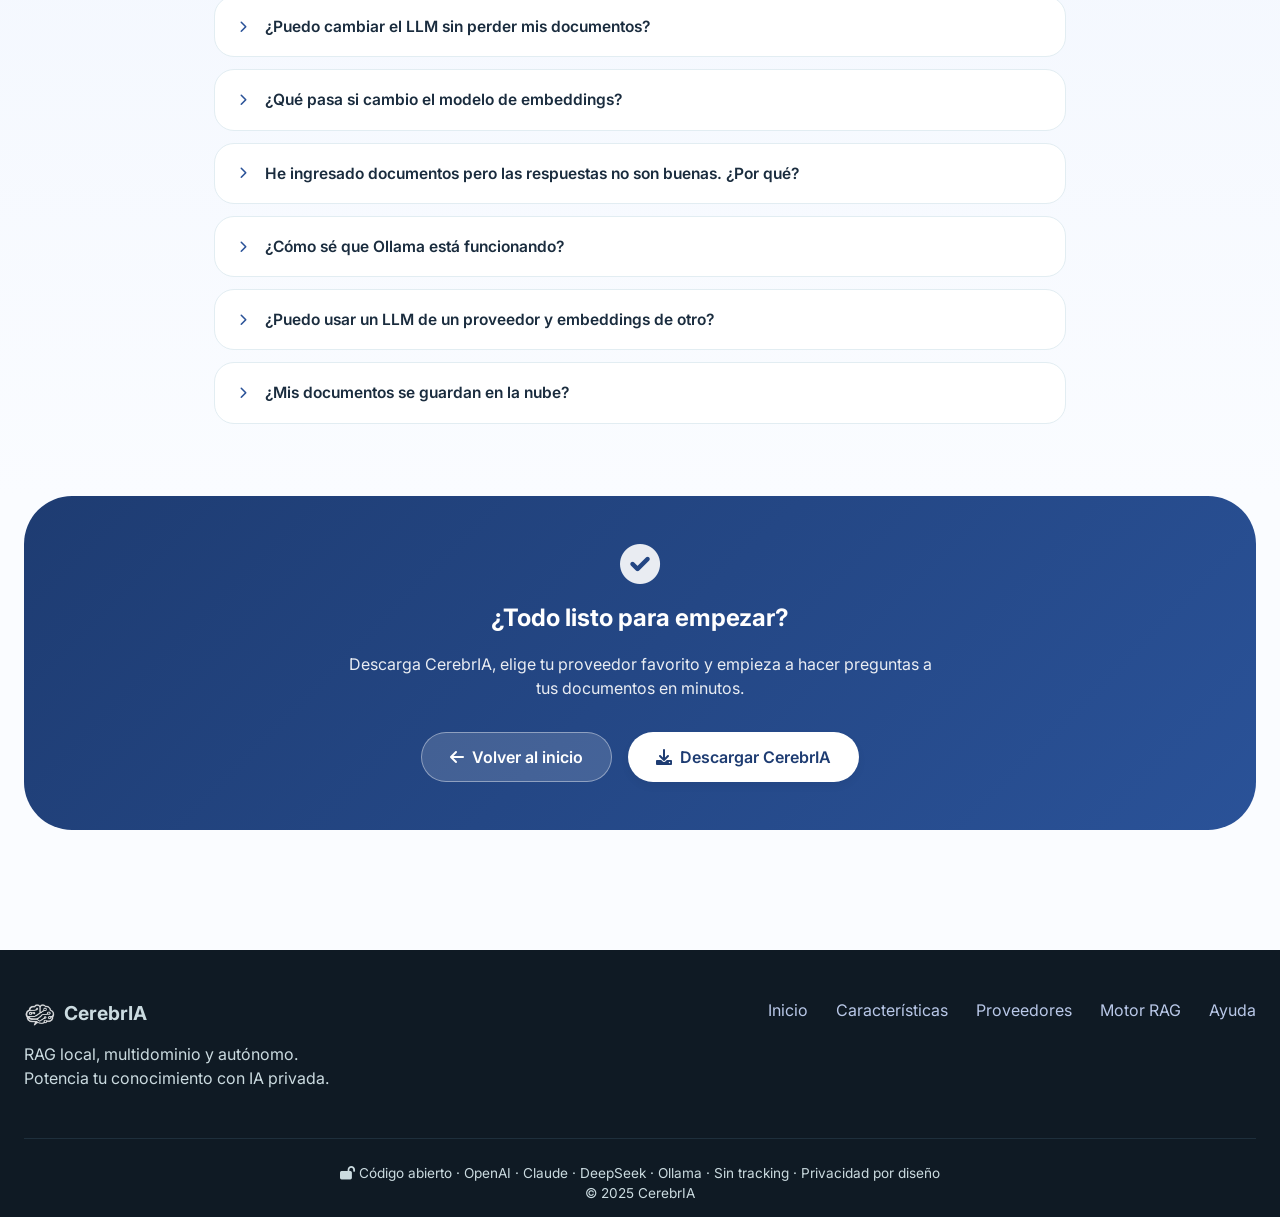
==== commit 14d2b1b9: "feat: update embedding model references and clarify usage instructions" ====
--- a/ayuda.html
+++ b/ayuda.html
@@ -262,9 +262,9 @@
                         <p>Los embeddings son necesarios para que CerebrIA entienda el contenido de tus documentos. Descarga el modelo recomendado para Ollama:</p>
                         <div class="code-block">
                             <span class="code-label">Terminal</span>
-                            <code>ollama pull nomic-embed-text</code>
-                        </div>
-                        <p>Este modelo es ligero (~274 MB) y ofrece excelentes resultados para búsqueda semántica en español.</p>
+                            <code>ollama pull bge-m3</code>
+                        </div>
+                        <p><code>bge-m3</code> ofrece muy buen equilibrio para búsqueda semántica multilingüe. Si priorizas ligereza, <code>nomic-embed-text</code> sigue siendo una alternativa válida.</p>
                         <div class="info-box info-box--warning" style="margin-top:12px;">
                             <i class="fas fa-exclamation-triangle"></i>
                             <div><strong>Importante:</strong> Una vez que ingieras documentos con un modelo de embeddings concreto, cambiar de modelo requiere reingestar todos los documentos desde cero. Elige bien desde el principio (ver <a href="#embeddings">guía de embeddings</a>).</div>
@@ -313,7 +313,7 @@
                             </div>
                             <div class="config-row">
                                 <span class="config-label">Modelo Embeddings</span>
-                                <span class="config-value"><code>nomic-embed-text</code></span>
+                                <span class="config-value"><code>bge-m3</code></span>
                             </div>
                             <div class="config-row">
                                 <span class="config-label">API Key</span>
@@ -670,7 +670,7 @@
                 <i class="fas fa-exclamation-circle"></i>
                 <div>
                     <strong>⚠️ Cambiar el modelo de embeddings requiere reingestar todos tus documentos.</strong>
-                    <p style="margin-top:8px;">Si empiezas con <code>nomic-embed-text</code> de Ollama y luego cambias a <code>text-embedding-3-small</code> de OpenAI, los números que tenía guardados ya no son válidos. CerebrIA detectará el cambio automáticamente y te pedirá confirmación, pero <strong>el proceso de reingestión puede llevar horas</strong> si tienes muchos documentos.</p>
+                    <p style="margin-top:8px;">Si empiezas con <code>bge-m3</code> de Ollama y luego cambias a <code>text-embedding-3-small</code> de OpenAI, los números que tenía guardados ya no son válidos. CerebrIA detectará el cambio automáticamente y te pedirá confirmación, pero <strong>el proceso de reingestión puede llevar horas</strong> si tienes muchos documentos.</p>
                     <p style="margin-top:8px;"><strong>Elige bien desde el principio y no cambies salvo que sea necesario.</strong></p>
                 </div>
             </div>
@@ -682,18 +682,18 @@
                 <div class="emb-card emb-card--local">
                     <div class="emb-card-header">
                         <i class="fas fa-server"></i>
-                        <h4>Ollama · nomic-embed-text</h4>
+                        <h4>Ollama · bge-m3 (por defecto)</h4>
                         <span class="emb-tag emb-tag--local">100% Local</span>
                     </div>
                     <ul class="emb-list">
                         <li class="pro"><i class="fas fa-check"></i> Sin coste, sin internet</li>
                         <li class="pro"><i class="fas fa-check"></i> Privacidad total</li>
-                        <li class="pro"><i class="fas fa-check"></i> Excelente para español</li>
+                        <li class="pro"><i class="fas fa-check"></i> Excelente para búsquedas multilingües</li>
                         <li class="con"><i class="fas fa-times"></i> Requiere Ollama instalado</li>
                         <li class="con"><i class="fas fa-times"></i> Ligeramente menor calidad que servicios cloud</li>
                     </ul>
                     <div class="emb-use-case">
-                        <strong>Ideal para:</strong> privacidad, uso offline, documentos en español, usuarios con Ollama ya configurado
+                        <strong>Ideal para:</strong> privacidad, uso offline, documentos mixtos ES/EN y usuarios con Ollama ya configurado
                     </div>
                 </div>
 
@@ -740,6 +740,9 @@
                 <div class="model-table">
                     <div class="model-row model-row--header">
                         <span>Modelo</span><span>Proveedor</span><span>Dimensiones</span><span>Espacio por doc.</span>
+                    </div>
+                    <div class="model-row">
+                        <span><code>bge-m3</code> ⭐</span><span>Ollama</span><span>1 024</span><span>~4 KB</span>
                     </div>
                     <div class="model-row">
                         <span><code>nomic-embed-text</code></span><span>Ollama</span><span>768</span><span>~3 KB</span>
@@ -844,7 +847,7 @@
                         <ul style="margin-top:8px; padding-left:20px;">
                             <li>Claude (LLM) + OpenAI text-embedding-3-small (embeddings) — combina lo mejor de ambos</li>
                             <li>Ollama/llama3 (LLM) + OpenAI text-embedding-3-small (embeddings) — LLM local con mejor indexado</li>
-                            <li>OpenAI GPT-4 (LLM) + Ollama nomic-embed-text (embeddings) — ahorra coste en embeddings</li>
+                            <li>OpenAI GPT-4 (LLM) + Ollama bge-m3 (embeddings) — ahorra coste en embeddings</li>
                         </ul>
                         <p style="margin-top:8px;">La única restricción es que, una vez elegido el modelo de embeddings, no debes cambiarlo sin reingestar los documentos.</p>
                     </div>
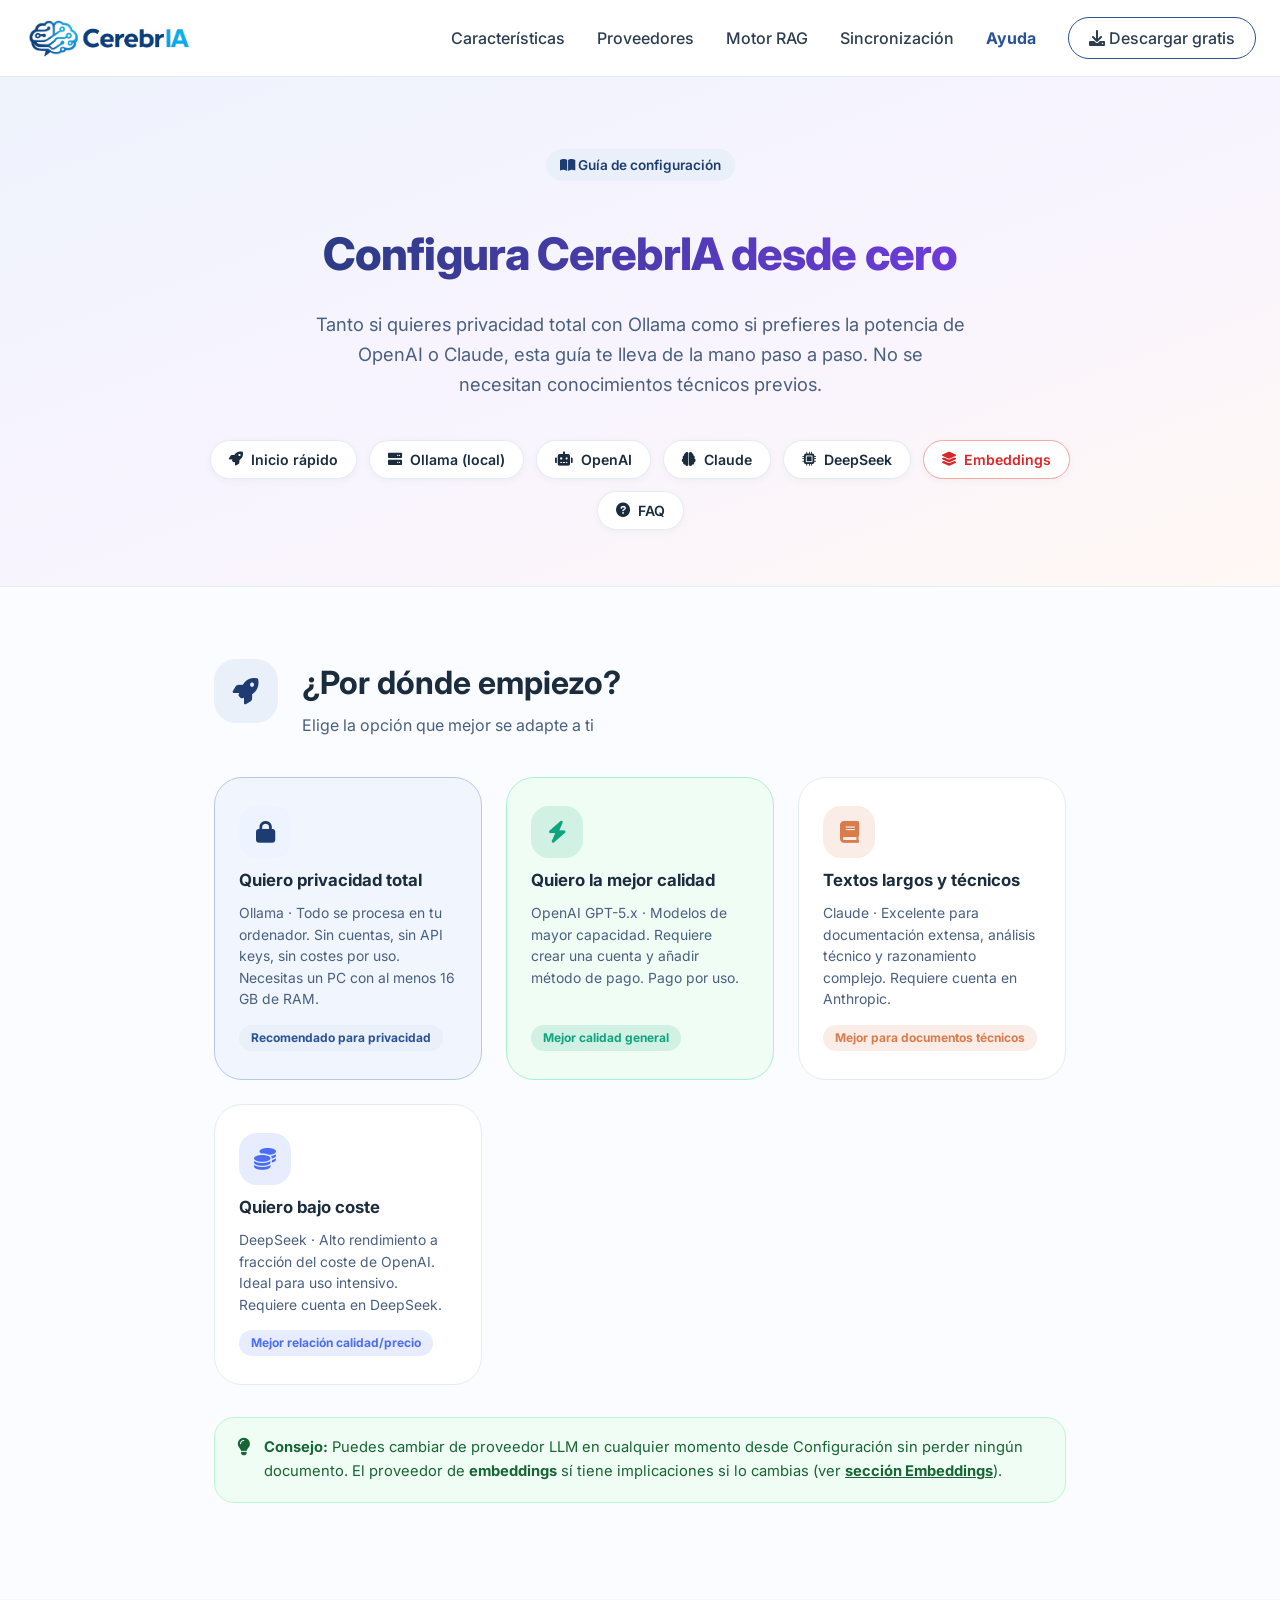
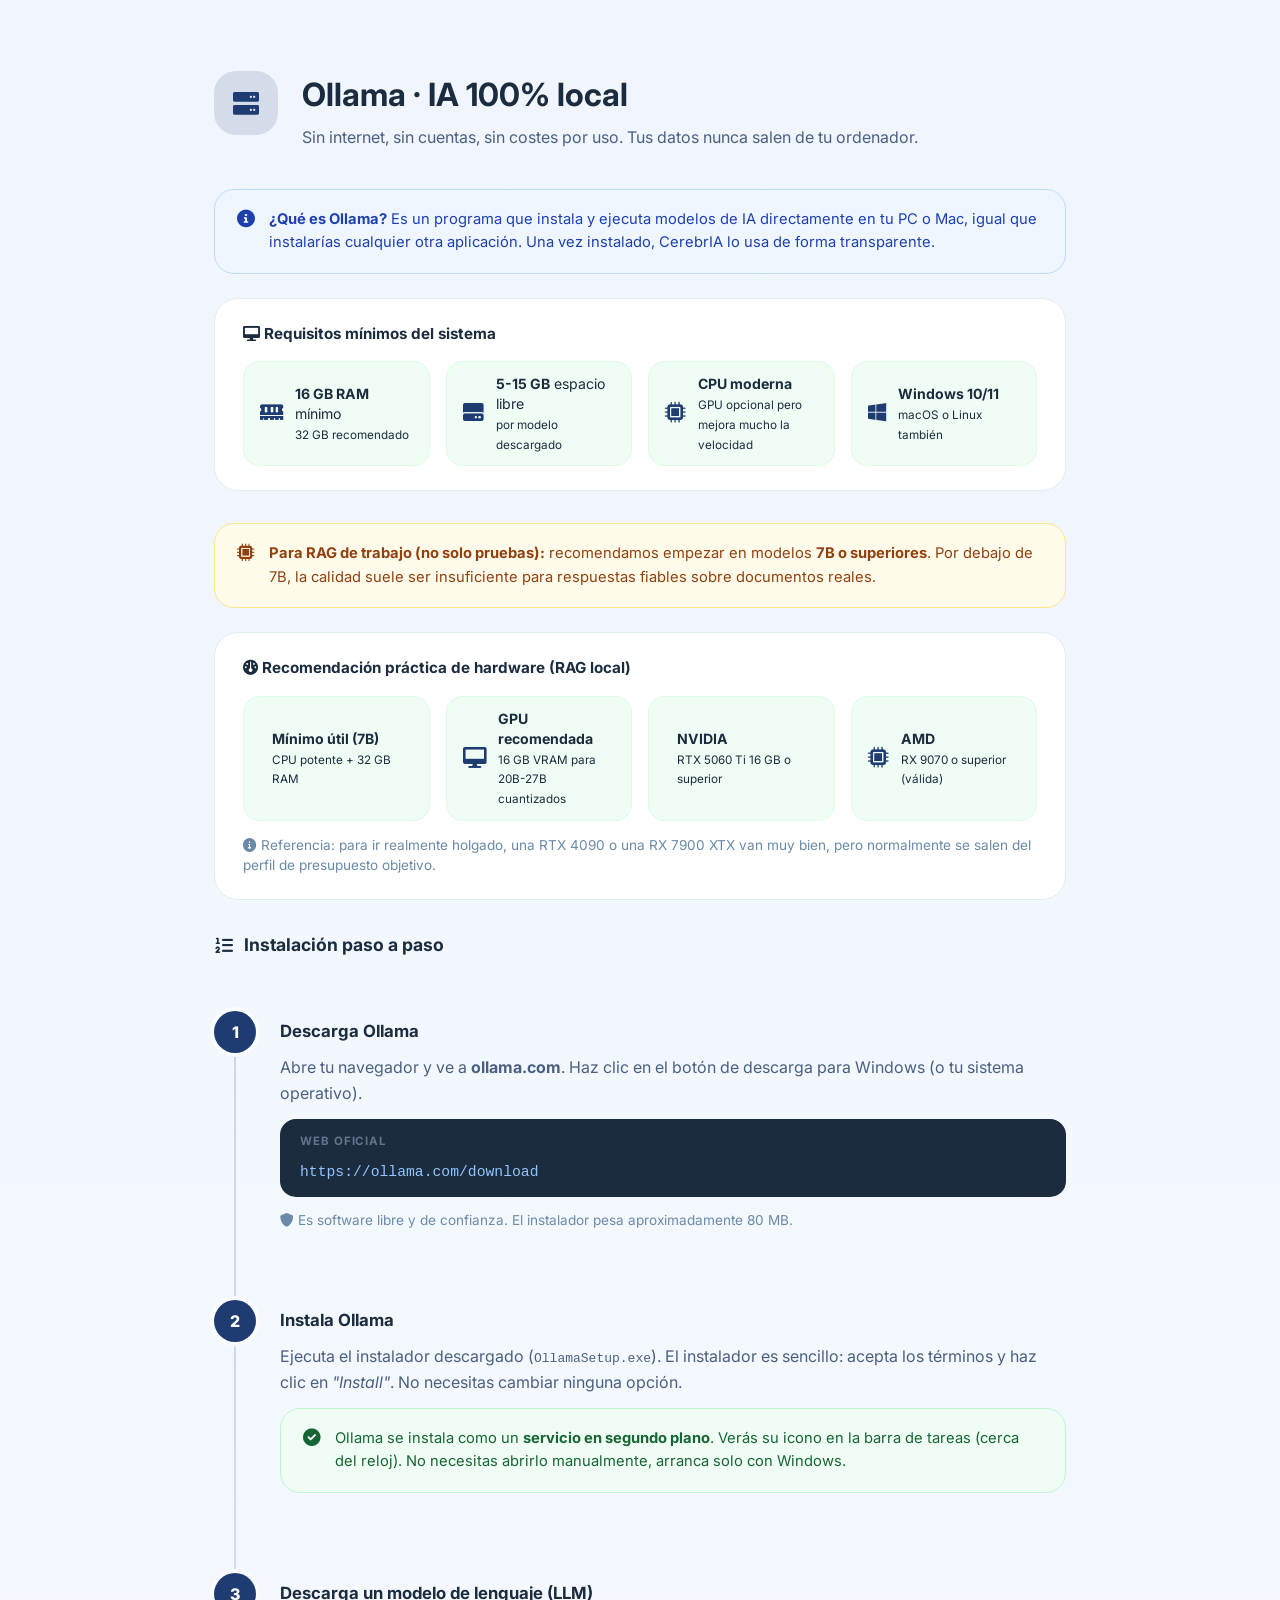
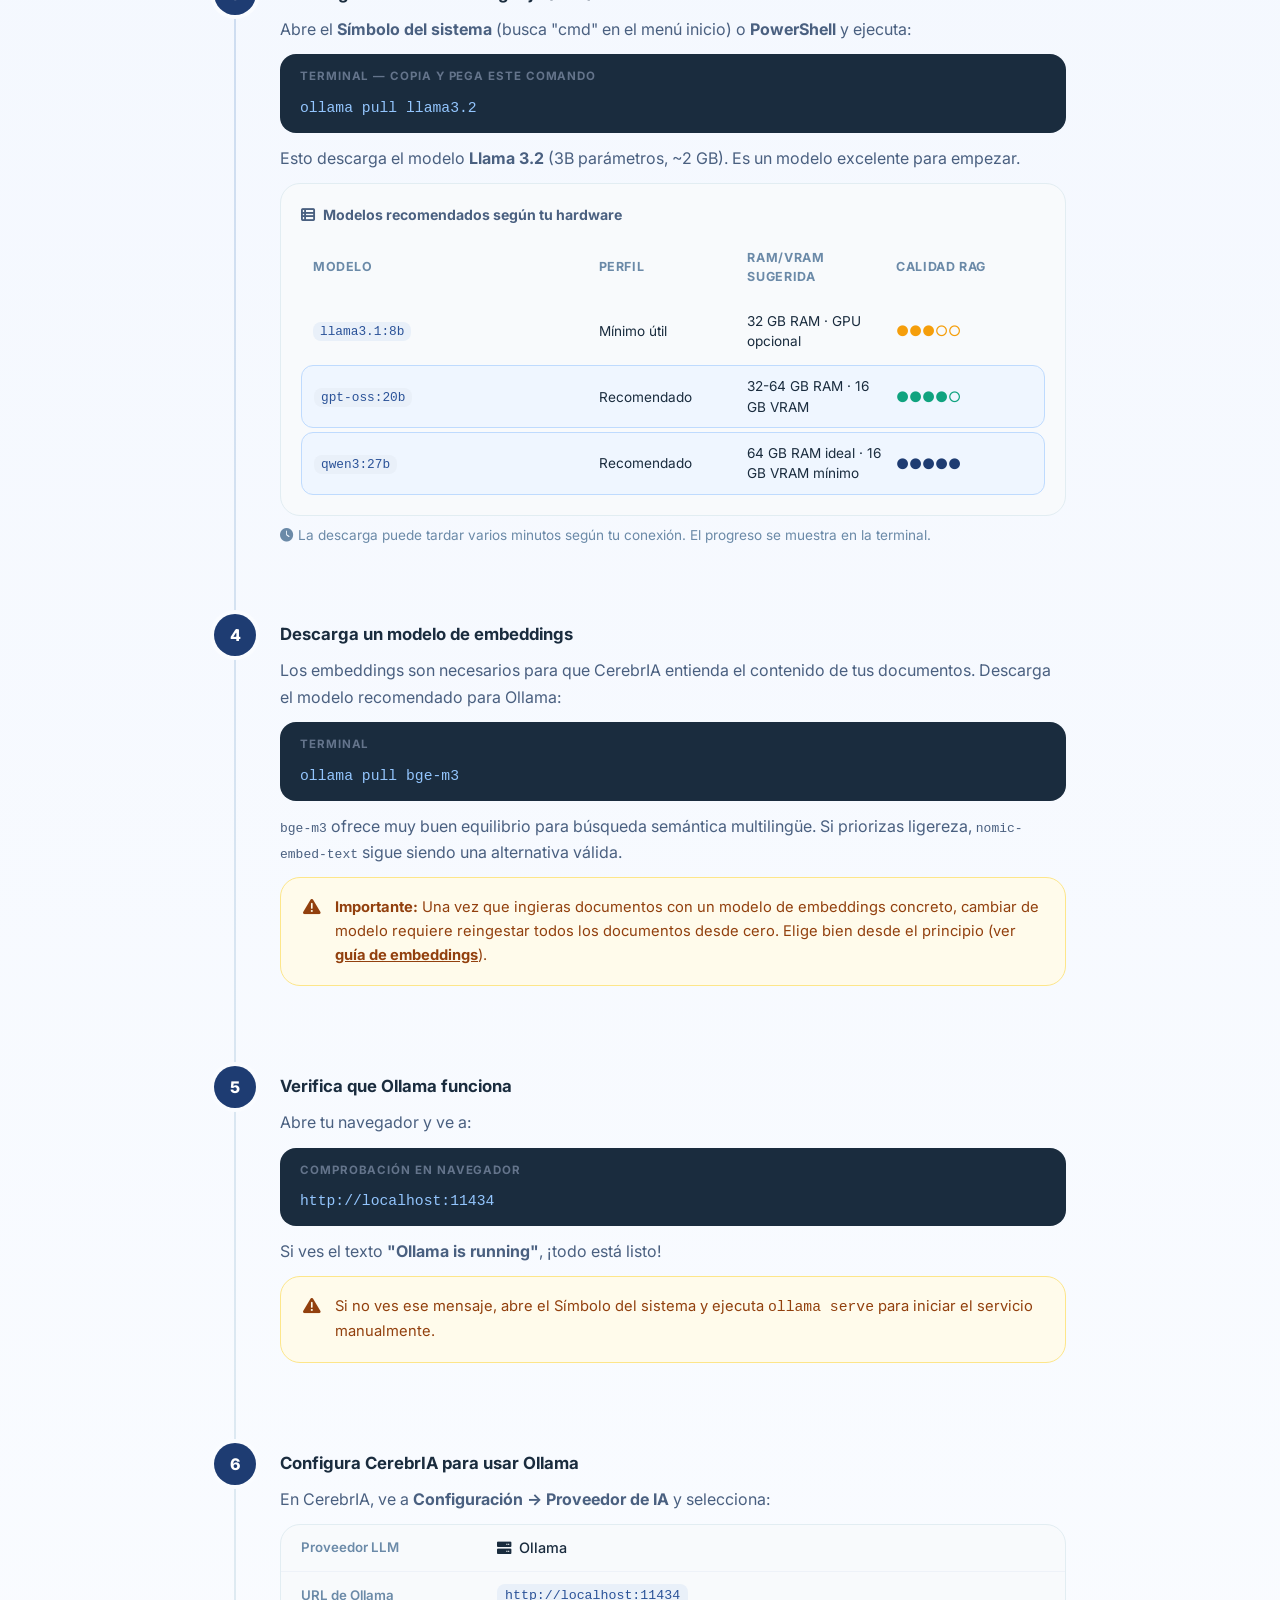
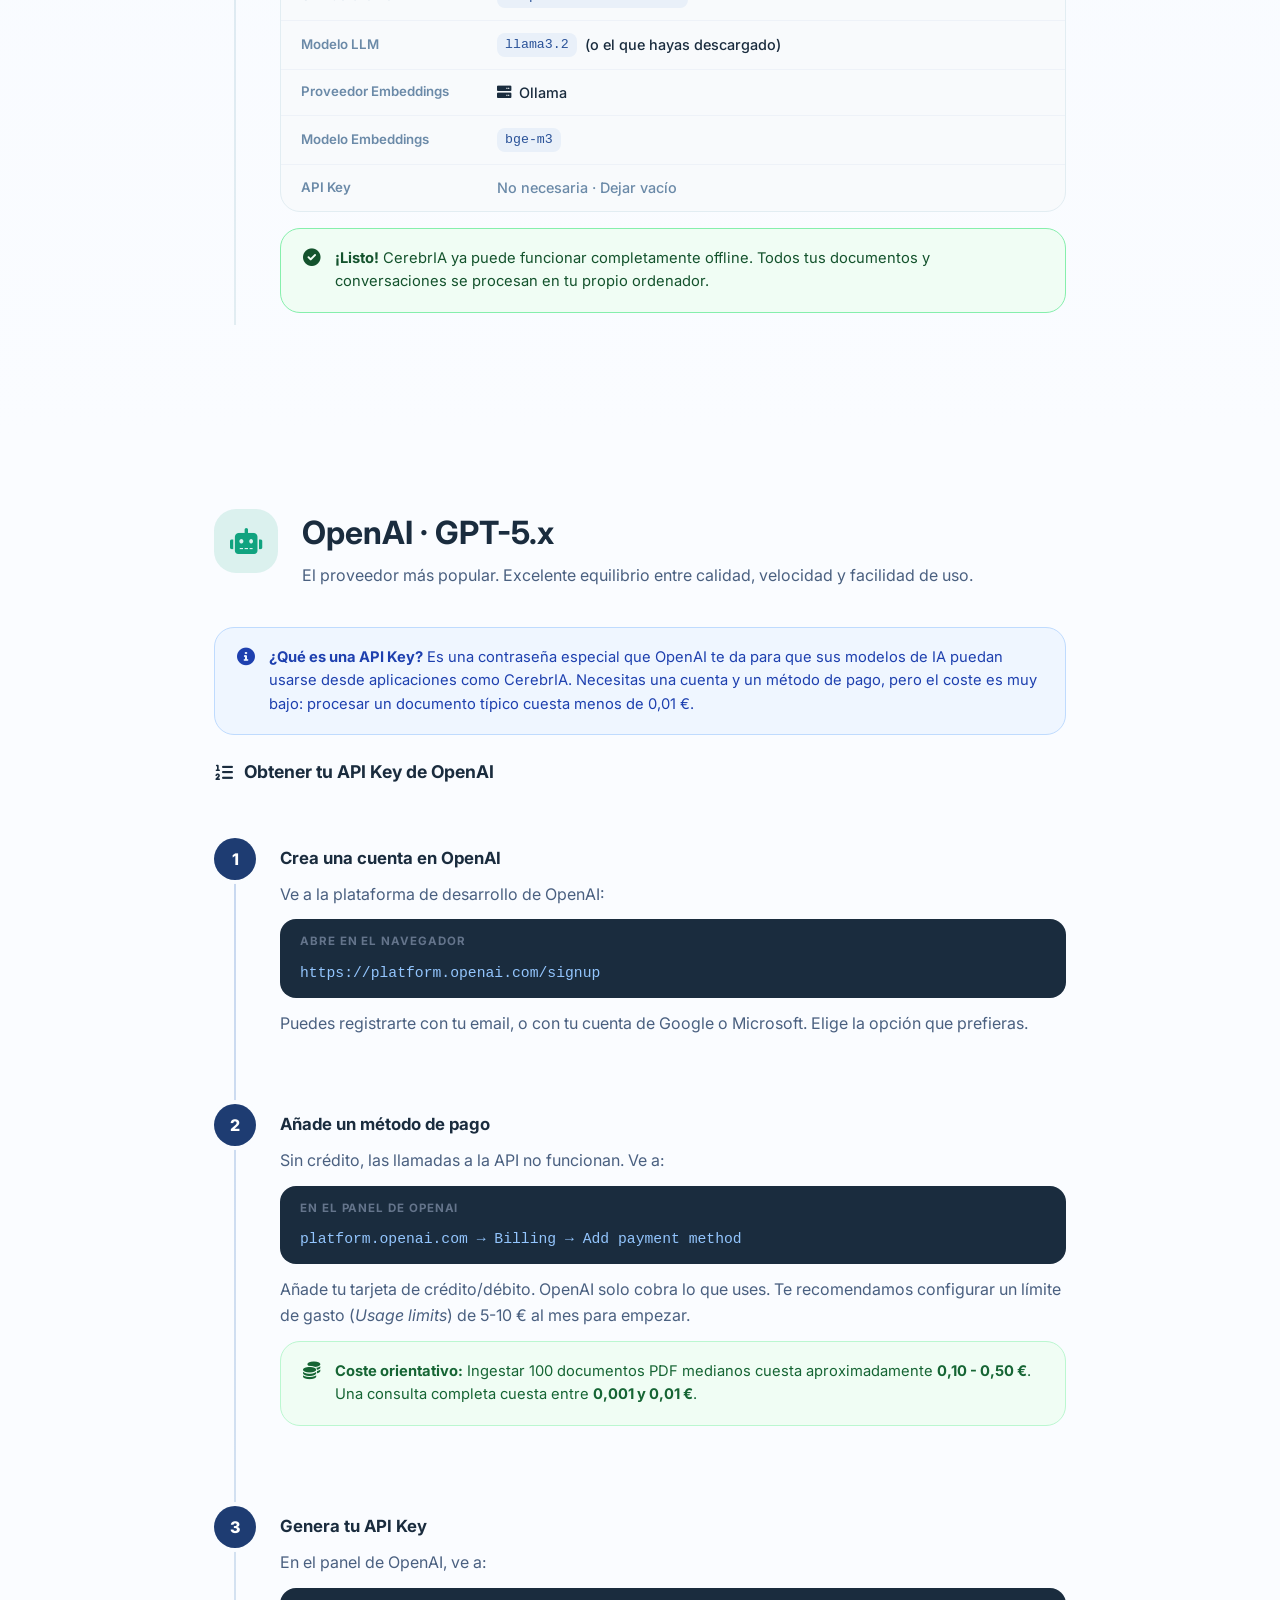
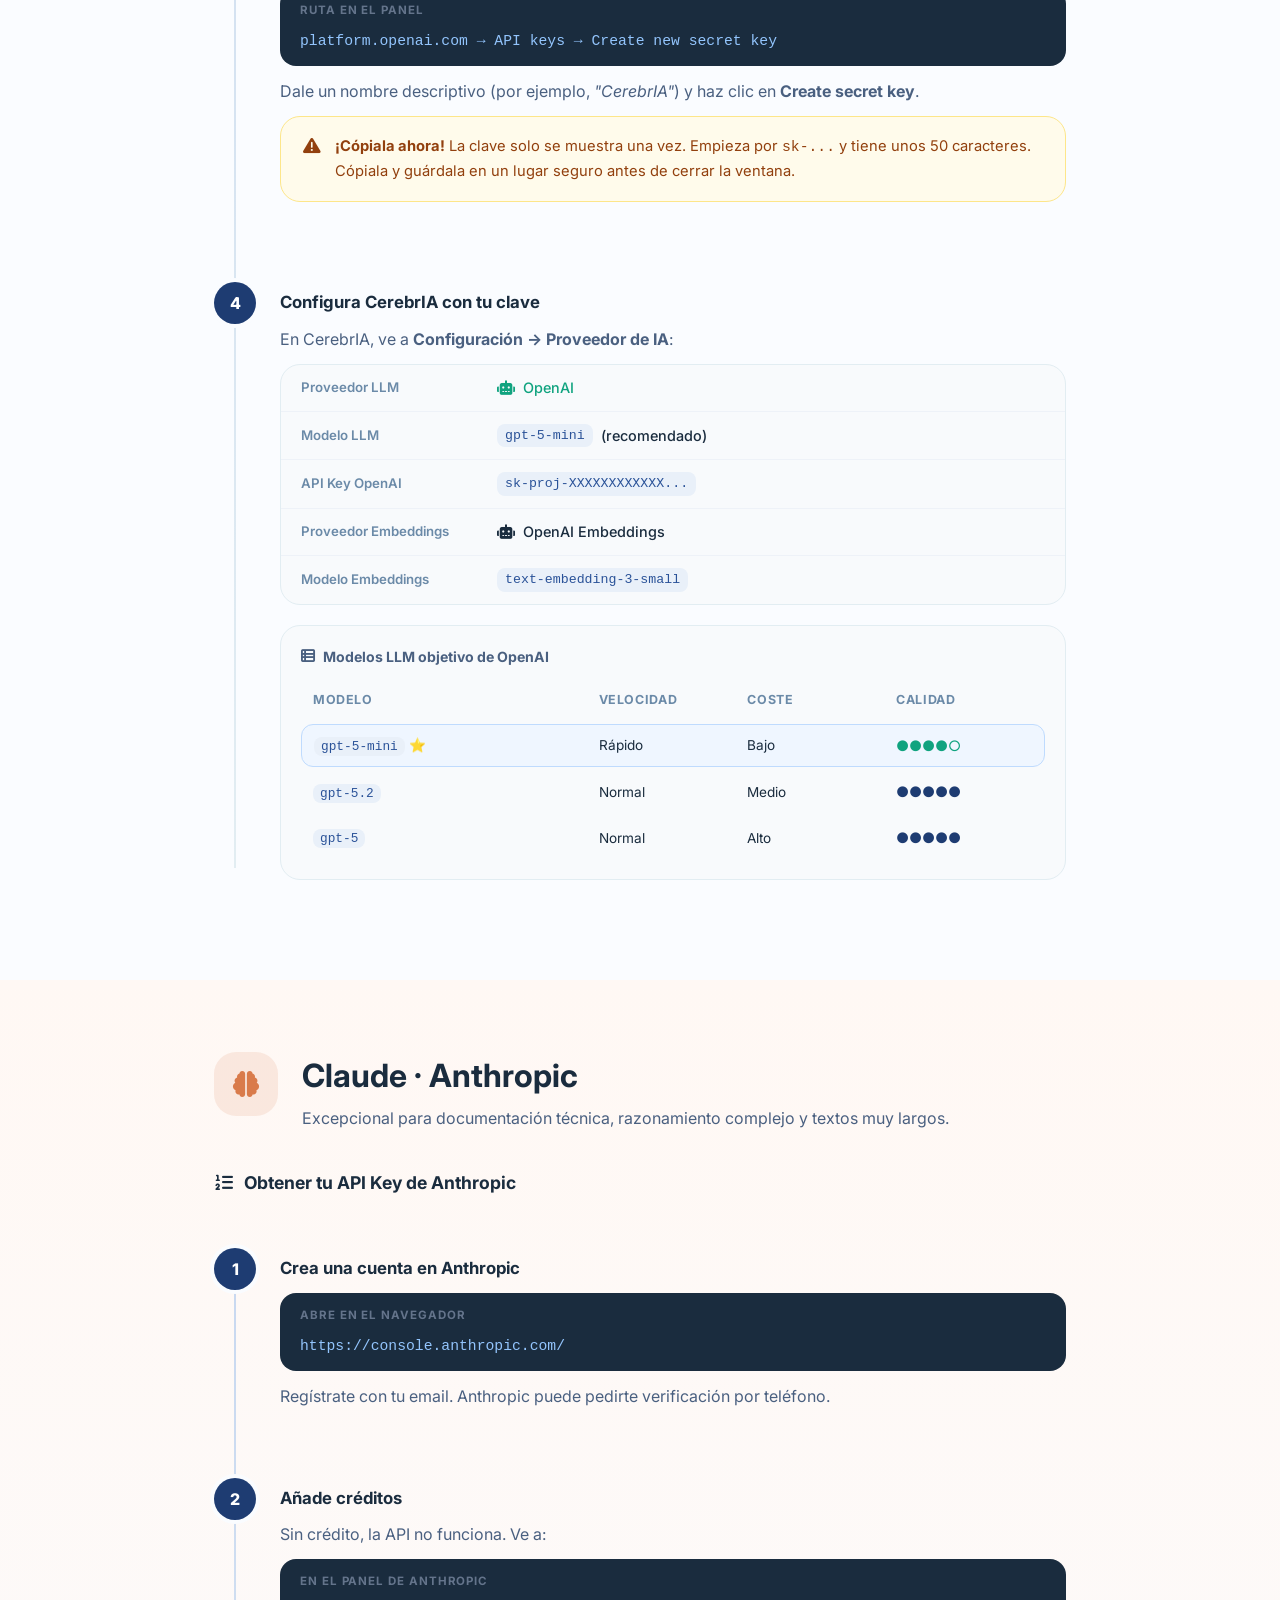
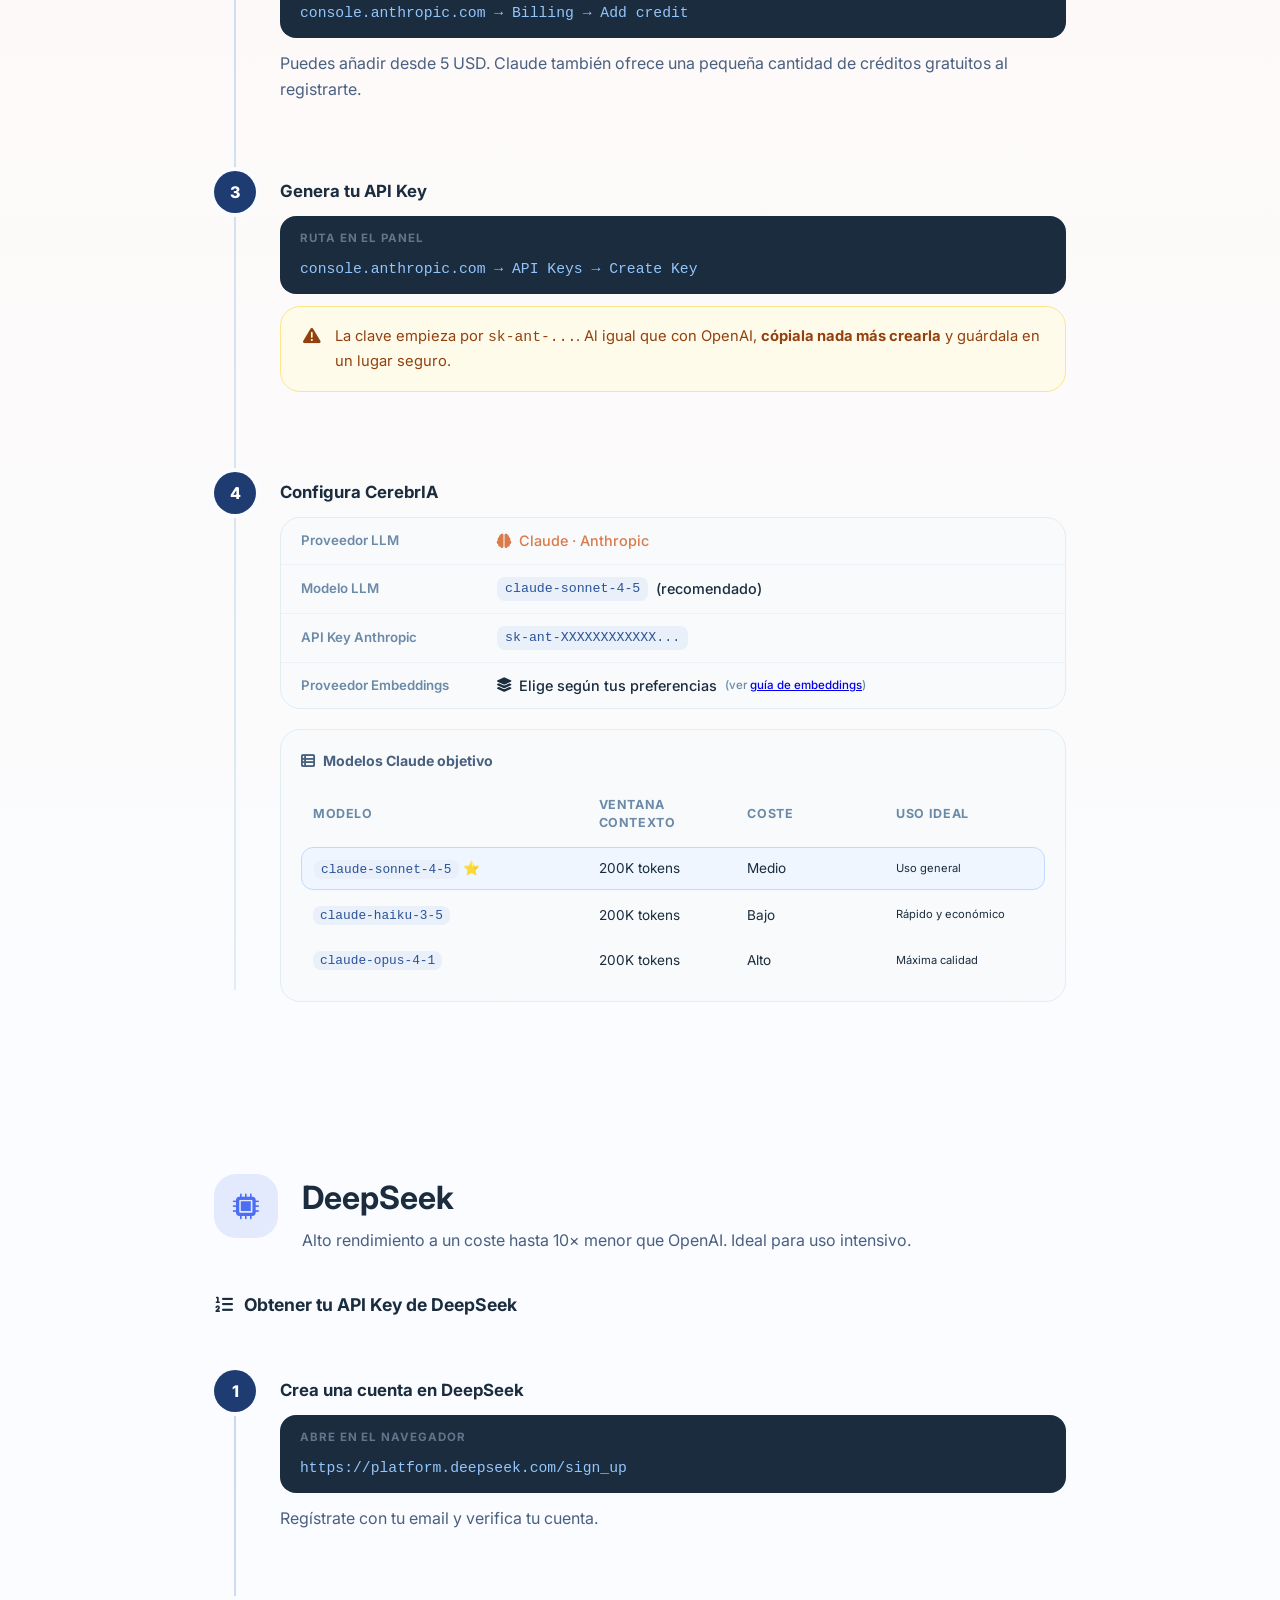
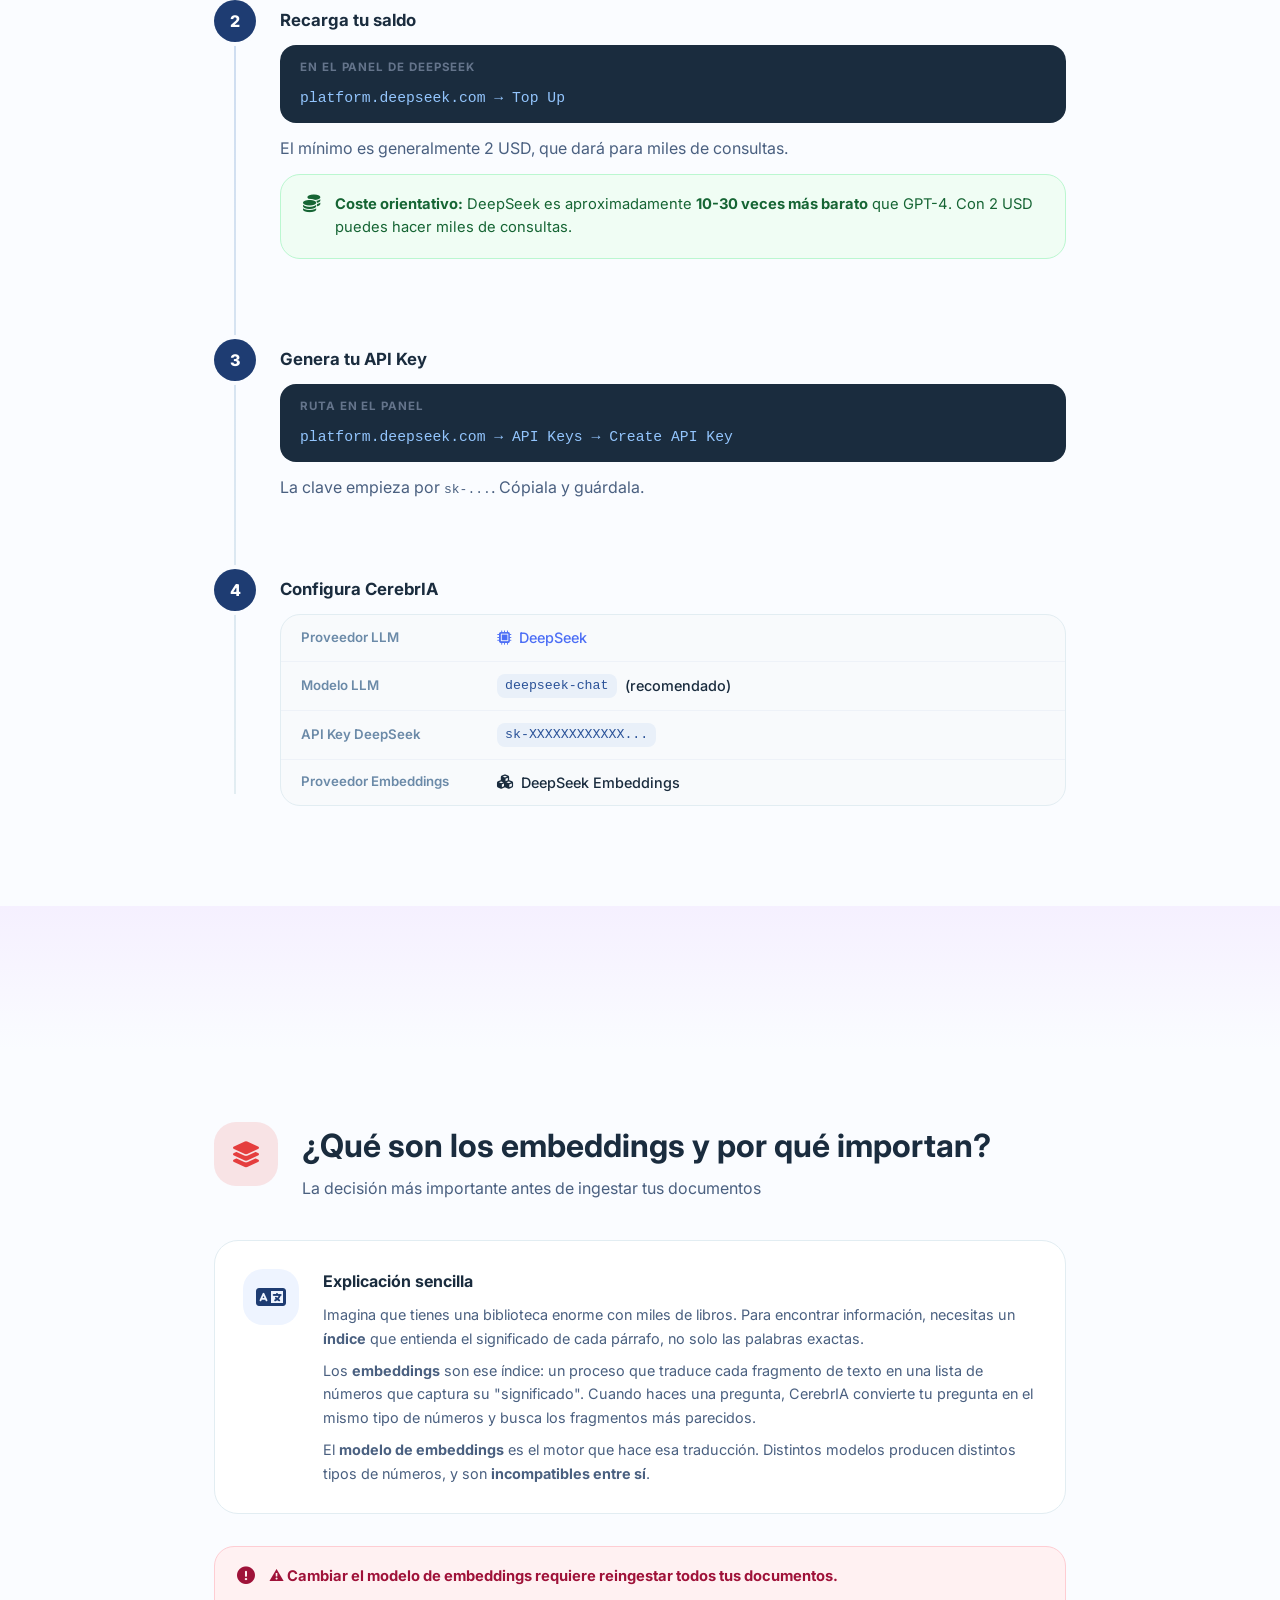
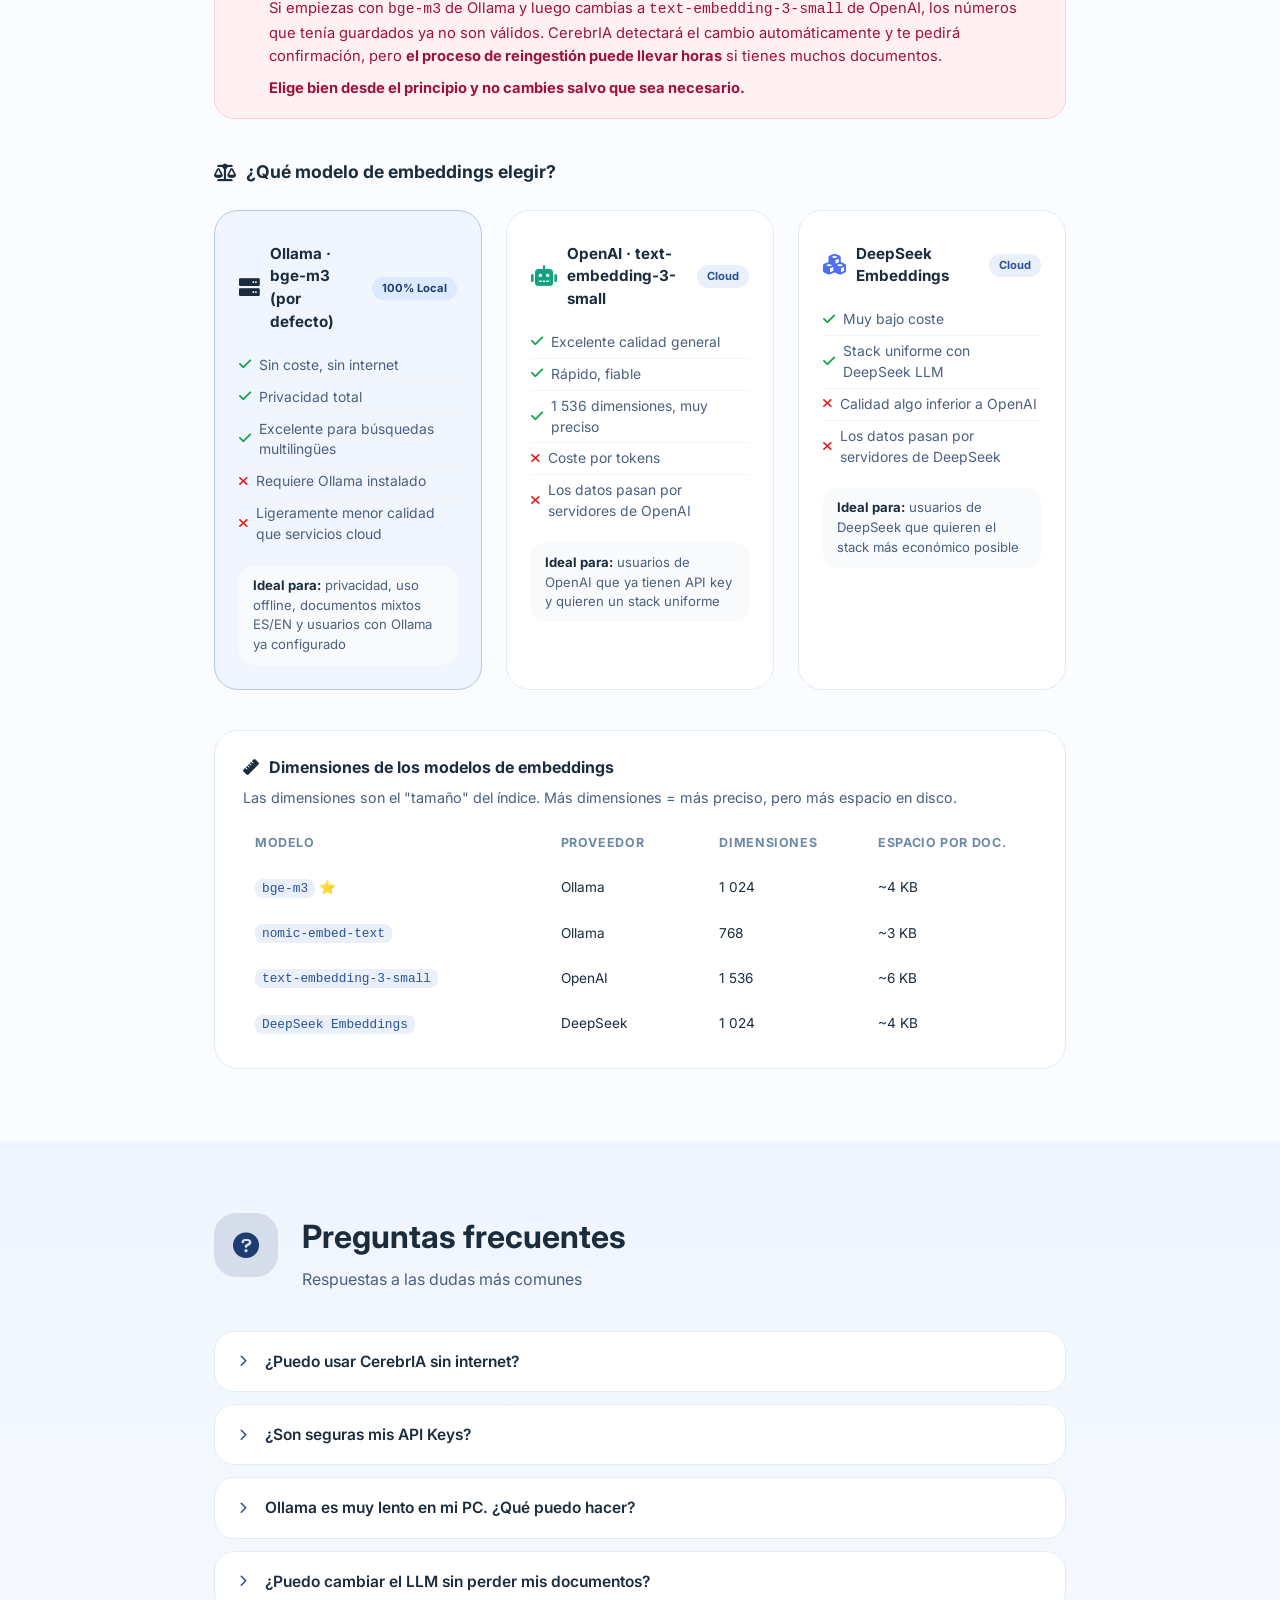
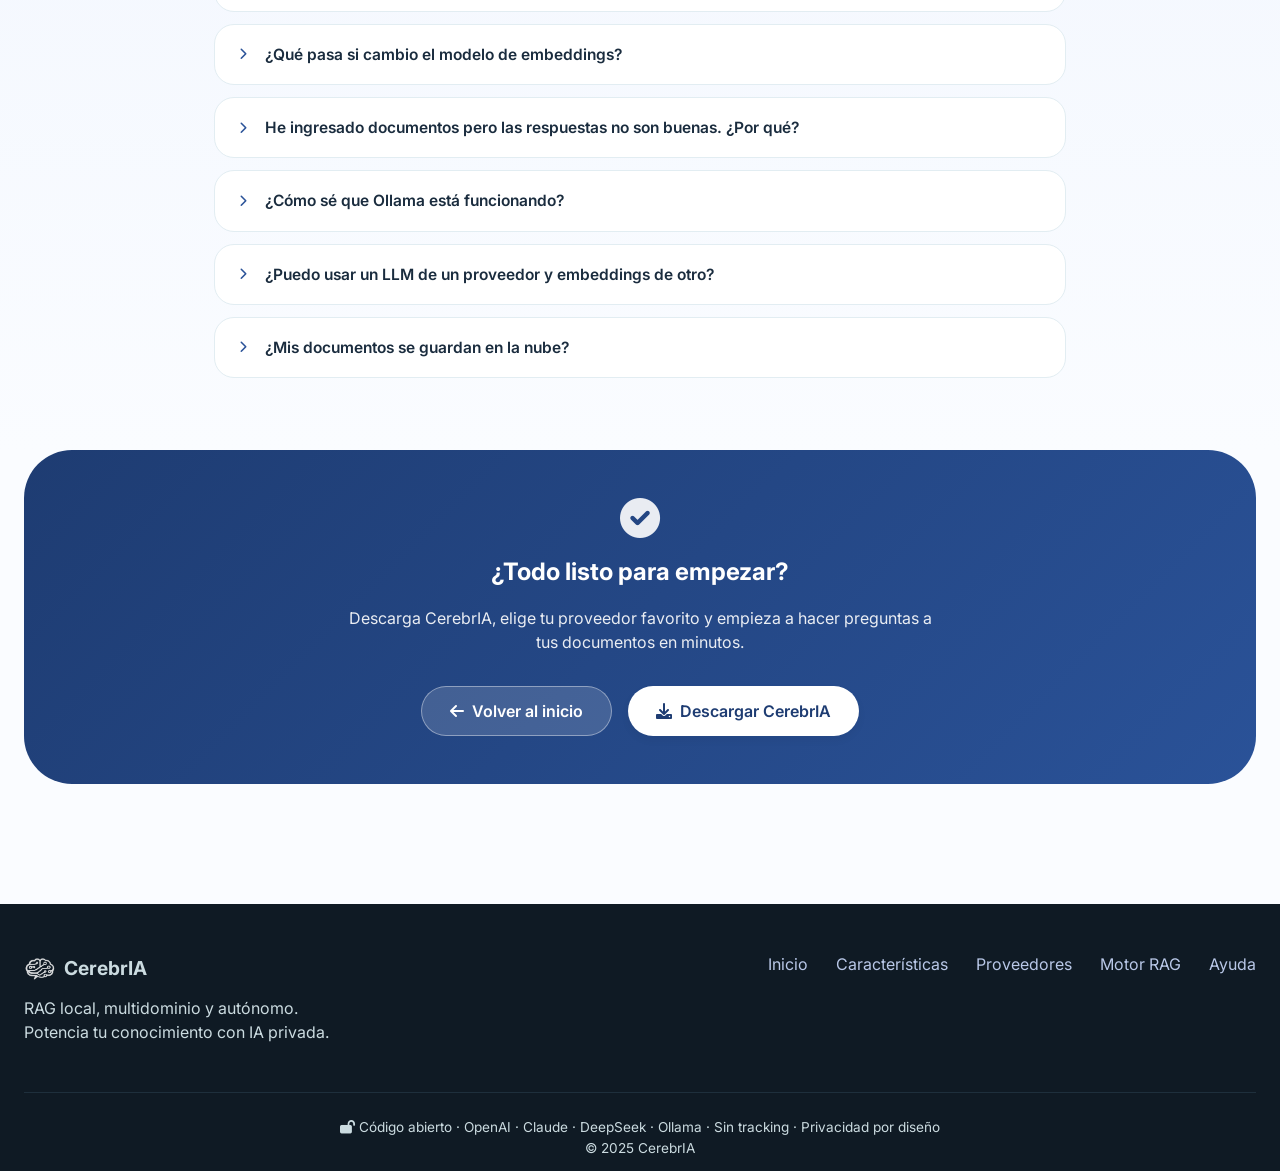
==== commit 66c7aae7: "feat: update default model references for OpenAI and Claude in documentation" ====
--- a/ayuda.html
+++ b/ayuda.html
@@ -90,13 +90,13 @@
                 <a href="#ollama" class="choice-card choice-card--local">
                     <div class="choice-icon"><i class="fas fa-lock"></i></div>
                     <h3>Quiero privacidad total</h3>
-                    <p>Ollama · Todo se procesa en tu ordenador. Sin cuentas, sin API keys, sin costes por uso. Necesitas un PC con al menos 8 GB de RAM.</p>
+                    <p>Ollama · Todo se procesa en tu ordenador. Sin cuentas, sin API keys, sin costes por uso. Necesitas un PC con al menos 16 GB de RAM.</p>
                     <span class="choice-tag">Recomendado para privacidad</span>
                 </a>
                 <a href="#openai" class="choice-card choice-card--cloud">
                     <div class="choice-icon" style="background:#10a37f22; color:#10a37f;"><i class="fas fa-bolt"></i></div>
                     <h3>Quiero la mejor calidad</h3>
-                    <p>OpenAI GPT-4.1 · Modelos de mayor capacidad. Requiere crear una cuenta y añadir método de pago. Pago por uso.</p>
+                    <p>OpenAI GPT-5.x · Modelos de mayor capacidad. Requiere crear una cuenta y añadir método de pago. Pago por uso.</p>
                     <span class="choice-tag" style="background:#10a37f22; color:#10a37f;">Mejor calidad general</span>
                 </a>
                 <a href="#claude" class="choice-card">
@@ -147,7 +147,7 @@
                 <div class="req-grid">
                     <div class="req-item req-ok">
                         <i class="fas fa-memory"></i>
-                        <span><strong>8 GB RAM</strong> mínimo<br><small>16 GB recomendado</small></span>
+                        <span><strong>16 GB RAM</strong> mínimo<br><small>32 GB recomendado</small></span>
                     </div>
                     <div class="req-item req-ok">
                         <i class="fas fa-hdd"></i>
@@ -338,7 +338,7 @@
                     <i class="fas fa-robot"></i>
                 </div>
                 <div>
-                    <h2>OpenAI · GPT-4.1</h2>
+                    <h2>OpenAI · GPT-5.x</h2>
                     <p>El proveedor más popular. Excelente equilibrio entre calidad, velocidad y facilidad de uso.</p>
                 </div>
             </div>
@@ -412,7 +412,7 @@
                             </div>
                             <div class="config-row">
                                 <span class="config-label">Modelo LLM</span>
-                                <span class="config-value"><code>gpt-4.1-mini</code> (recomendado)</span>
+                                <span class="config-value"><code>gpt-5-mini</code> (recomendado)</span>
                             </div>
                             <div class="config-row">
                                 <span class="config-label">API Key OpenAI</span>
@@ -428,22 +428,19 @@
                             </div>
                         </div>
                         <div class="model-options" style="margin-top:20px;">
-                            <h5><i class="fas fa-th-list"></i> Modelos LLM de OpenAI disponibles</h5>
+                            <h5><i class="fas fa-th-list"></i> Modelos LLM objetivo de OpenAI</h5>
                             <div class="model-table">
                                 <div class="model-row model-row--header">
                                     <span>Modelo</span><span>Velocidad</span><span>Coste</span><span>Calidad</span>
                                 </div>
                                 <div class="model-row model-row--recommended">
-                                    <span><code>gpt-4.1-mini</code> ⭐</span><span>Rápido</span><span>Muy bajo</span><span class="quality-bar quality-bar--4">●●●●○</span>
+                                    <span><code>gpt-5-mini</code> ⭐</span><span>Rápido</span><span>Bajo</span><span class="quality-bar quality-bar--4">●●●●○</span>
                                 </div>
                                 <div class="model-row">
-                                    <span><code>gpt-4.1</code></span><span>Normal</span><span>Medio</span><span class="quality-bar quality-bar--5">●●●●●</span>
+                                    <span><code>gpt-5.2</code></span><span>Normal</span><span>Medio</span><span class="quality-bar quality-bar--5">●●●●●</span>
                                 </div>
                                 <div class="model-row">
-                                    <span><code>gpt-4o</code></span><span>Rápido</span><span>Medio</span><span class="quality-bar quality-bar--5">●●●●●</span>
-                                </div>
-                                <div class="model-row">
-                                    <span><code>gpt-4o-mini</code></span><span>Muy rápido</span><span>Muy bajo</span><span class="quality-bar quality-bar--3">●●●○○</span>
+                                    <span><code>gpt-5</code></span><span>Normal</span><span>Alto</span><span class="quality-bar quality-bar--5">●●●●●</span>
                                 </div>
                             </div>
                         </div>
@@ -532,7 +529,7 @@
                             </div>
                         </div>
                         <div class="model-options" style="margin-top:20px;">
-                            <h5><i class="fas fa-th-list"></i> Modelos Claude disponibles</h5>
+                            <h5><i class="fas fa-th-list"></i> Modelos Claude objetivo</h5>
                             <div class="model-table">
                                 <div class="model-row model-row--header">
                                     <span>Modelo</span><span>Ventana contexto</span><span>Coste</span><span>Uso ideal</span>
@@ -541,10 +538,10 @@
                                     <span><code>claude-sonnet-4-5</code> ⭐</span><span>200K tokens</span><span>Medio</span><span style="font-size:0.82em;">Uso general</span>
                                 </div>
                                 <div class="model-row">
-                                    <span><code>claude-haiku-3-5</code></span><span>200K tokens</span><span>Bajo</span><span style="font-size:0.82em;">Rápido y barato</span>
+                                    <span><code>claude-haiku-3-5</code></span><span>200K tokens</span><span>Bajo</span><span style="font-size:0.82em;">Rápido y económico</span>
                                 </div>
                                 <div class="model-row">
-                                    <span><code>claude-opus-4</code></span><span>200K tokens</span><span>Alto</span><span style="font-size:0.82em;">Máxima calidad</span>
+                                    <span><code>claude-opus-4-1</code></span><span>200K tokens</span><span>Alto</span><span style="font-size:0.82em;">Máxima calidad</span>
                                 </div>
                             </div>
                         </div>
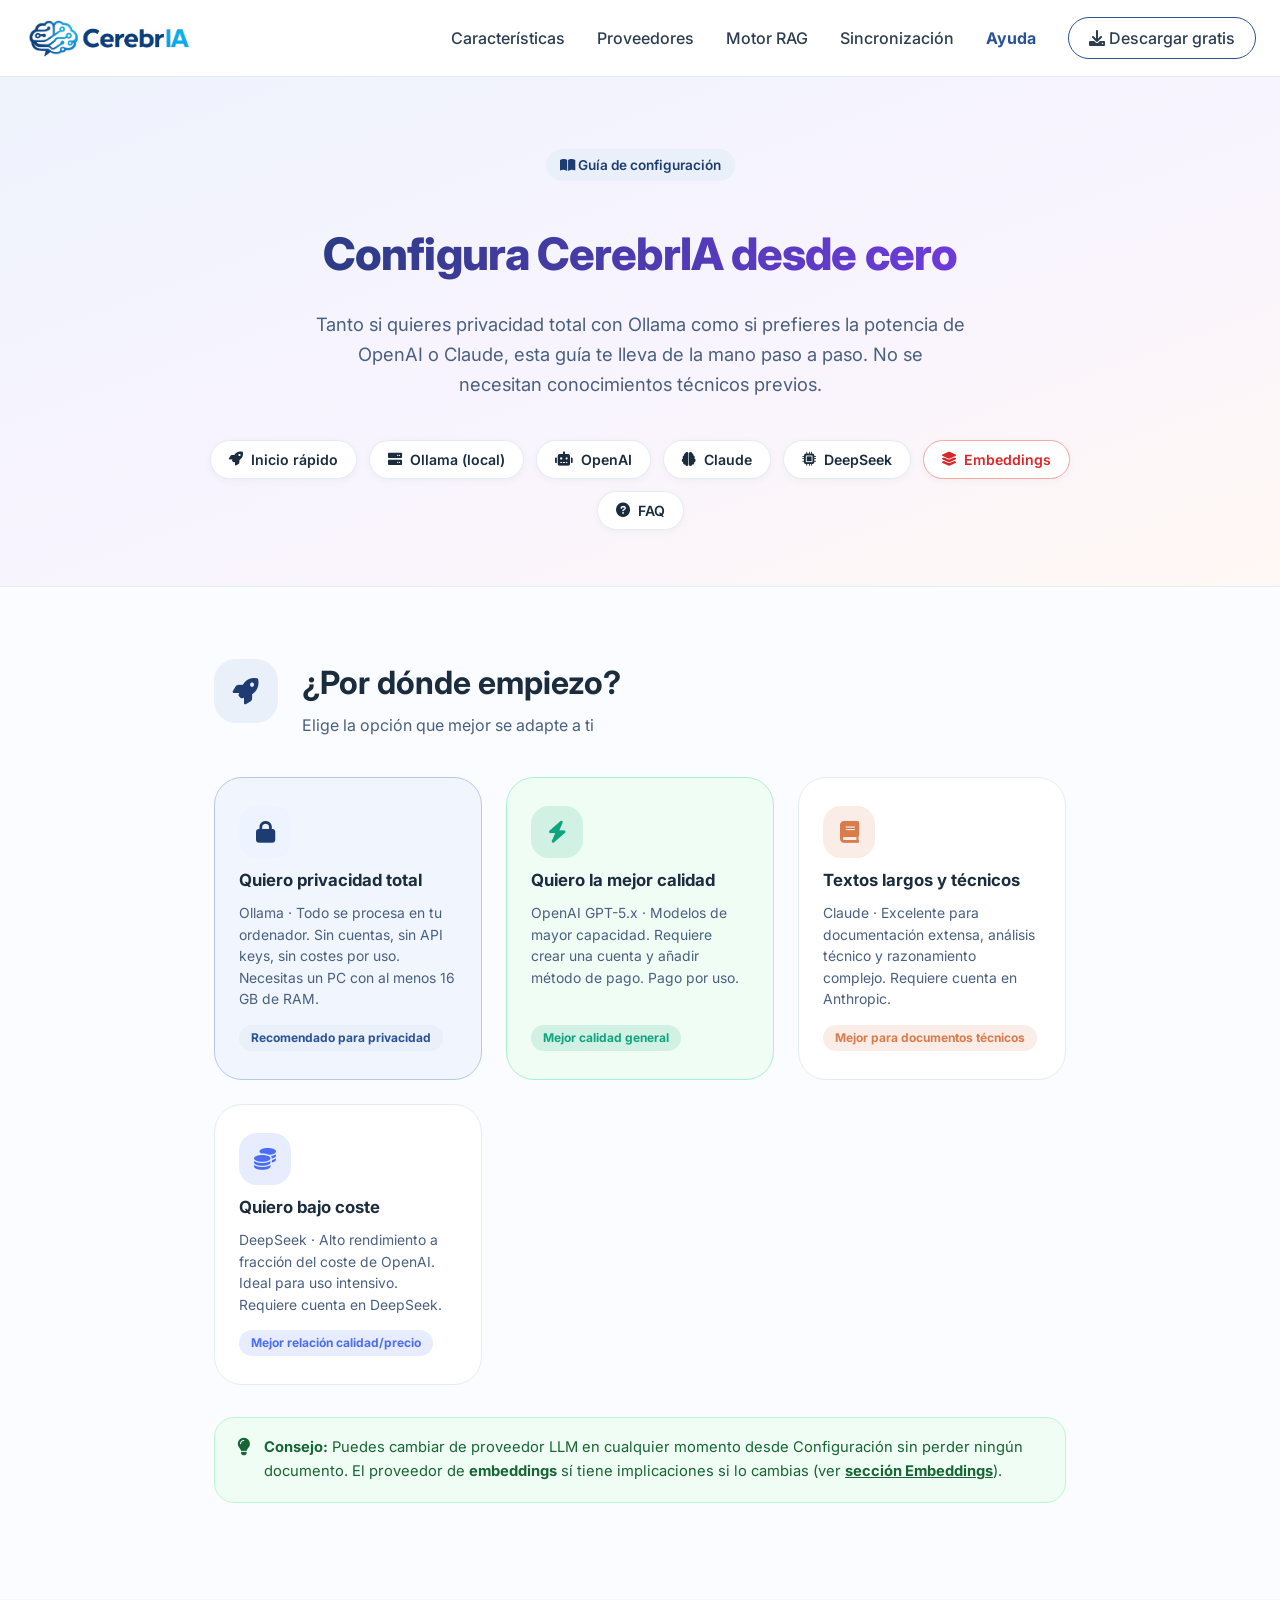
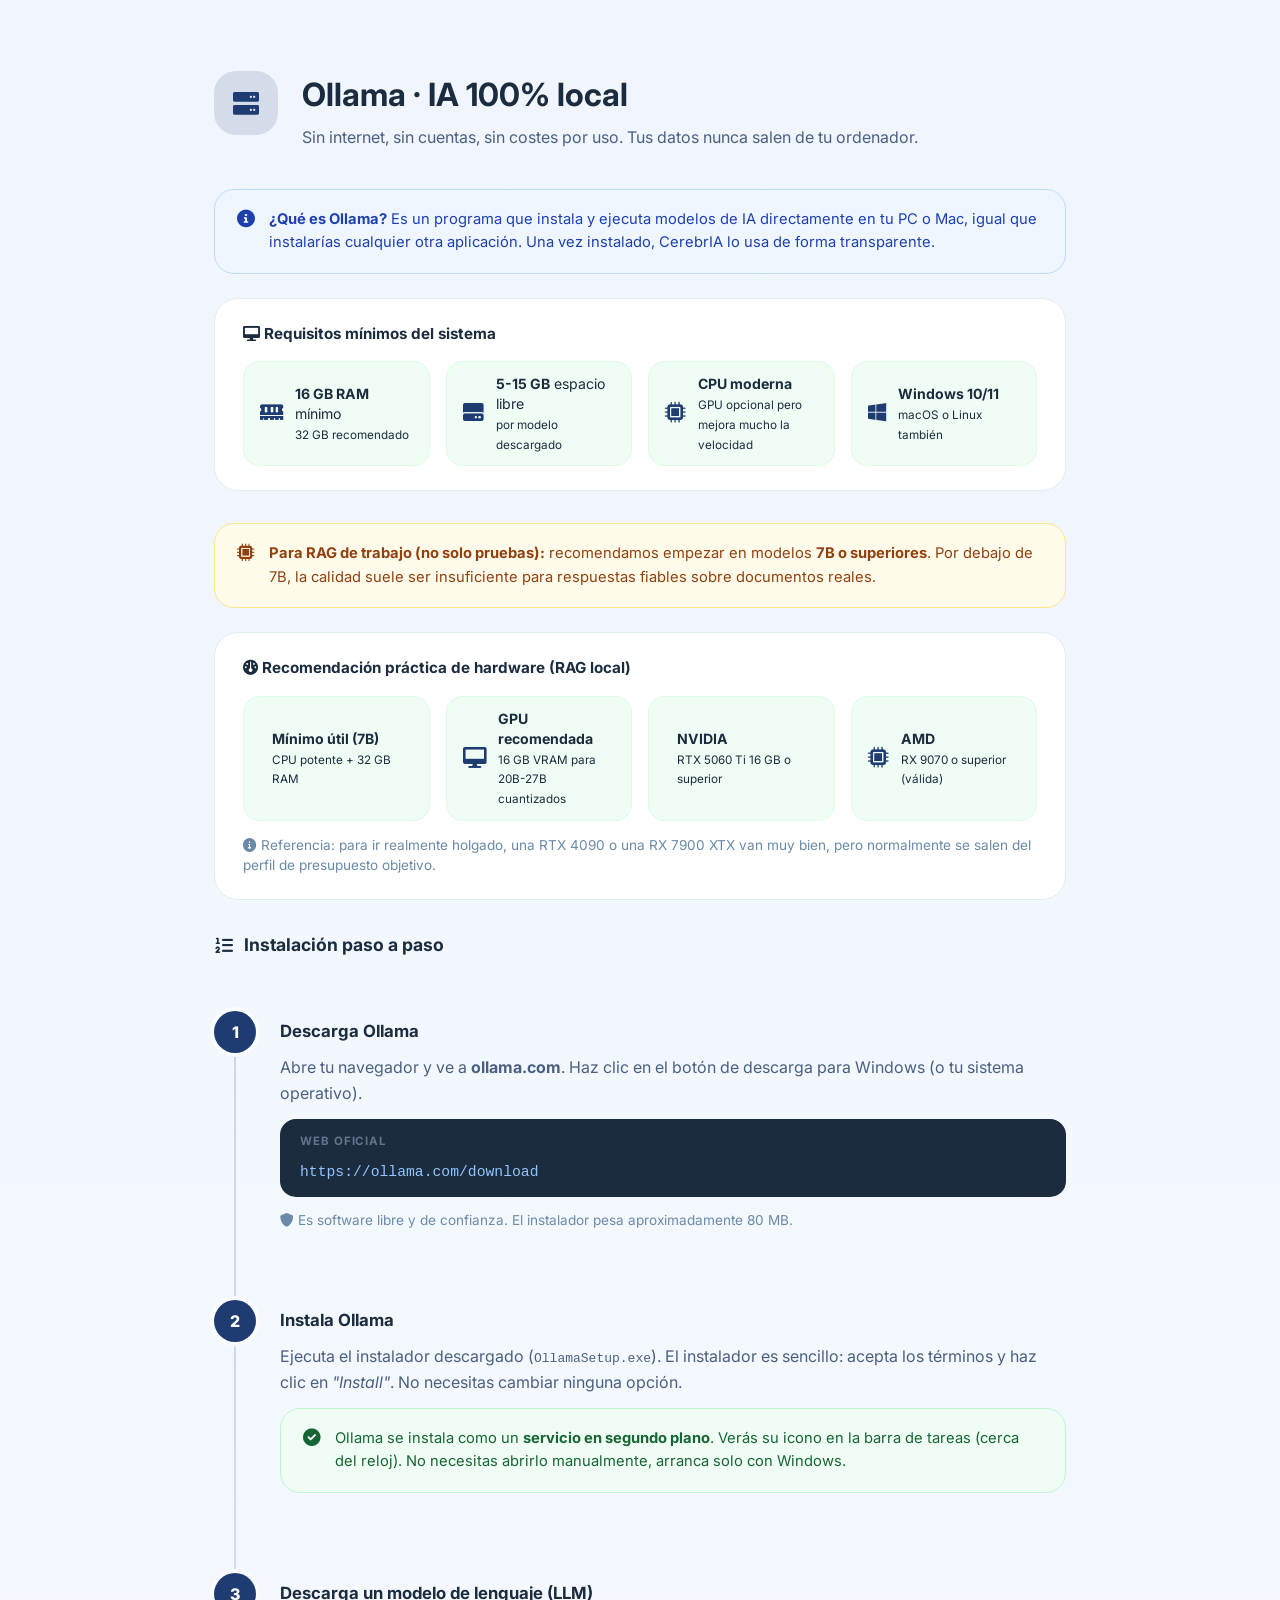
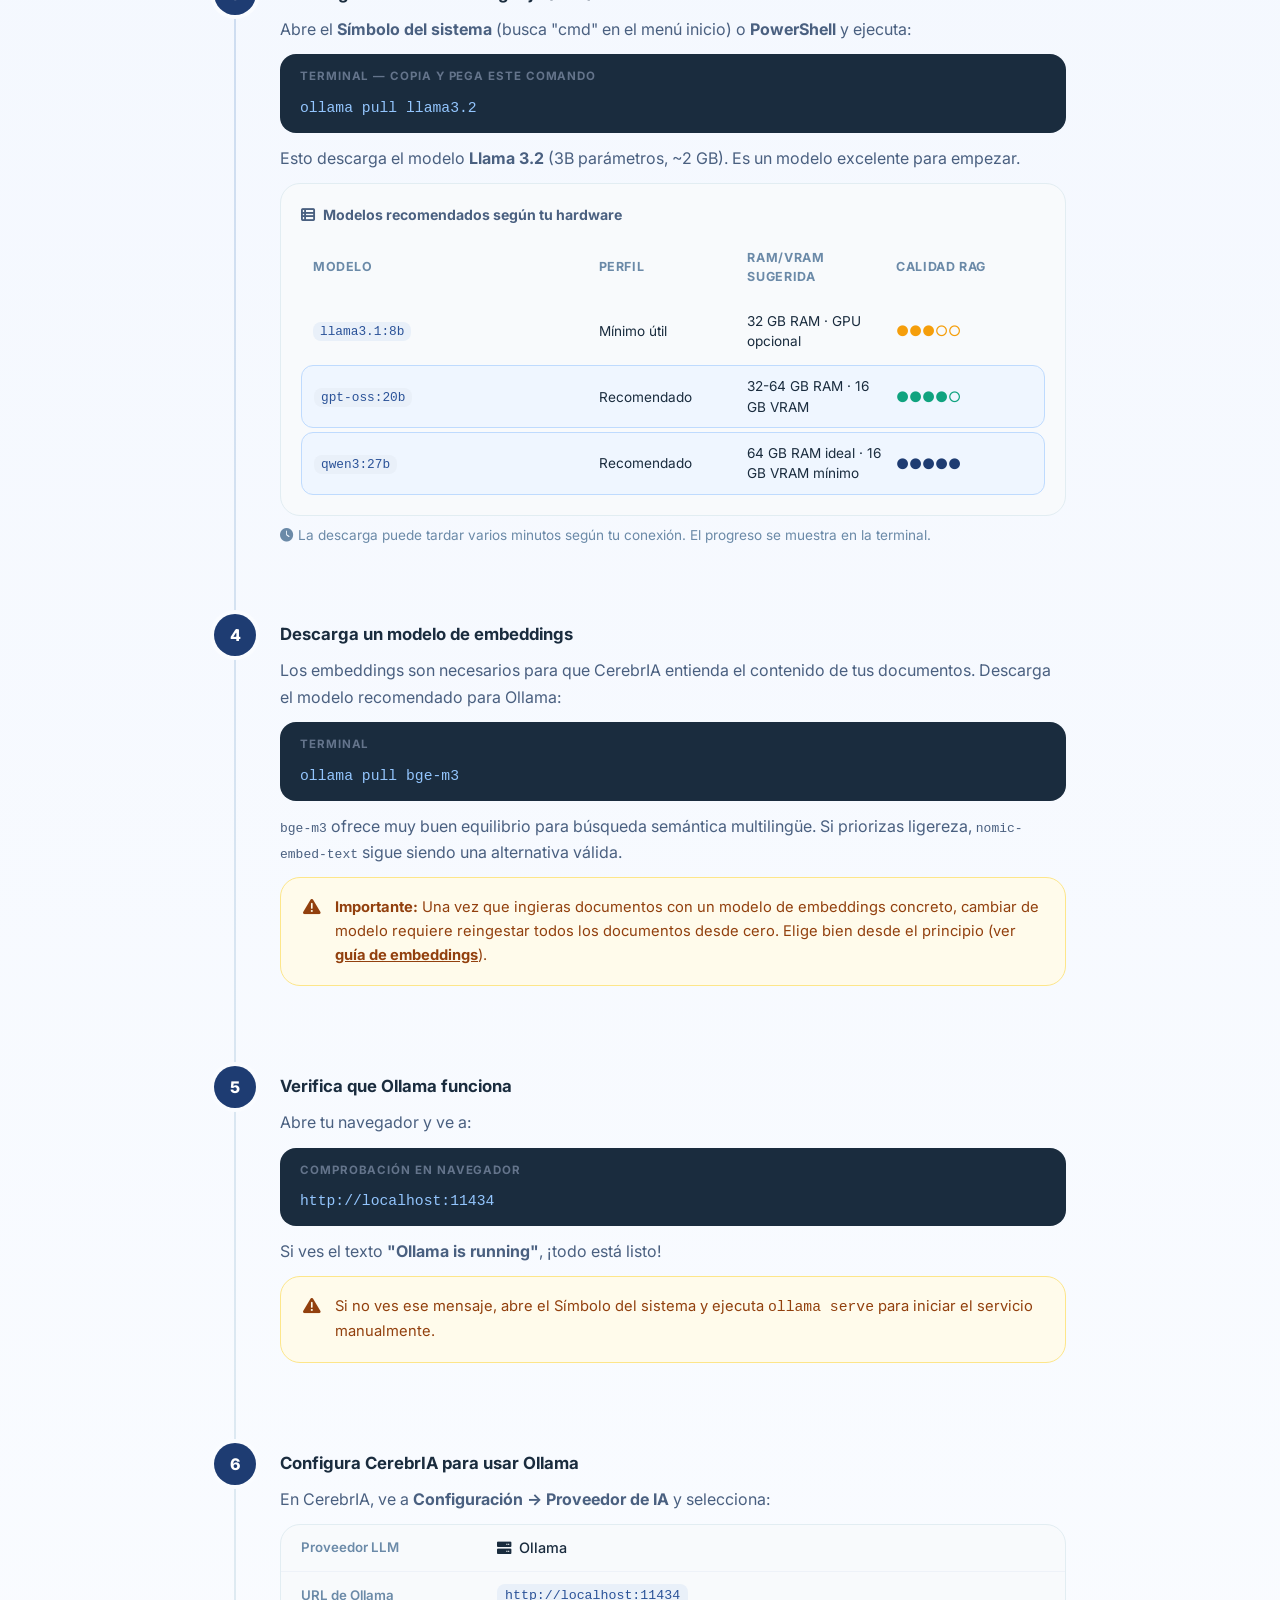
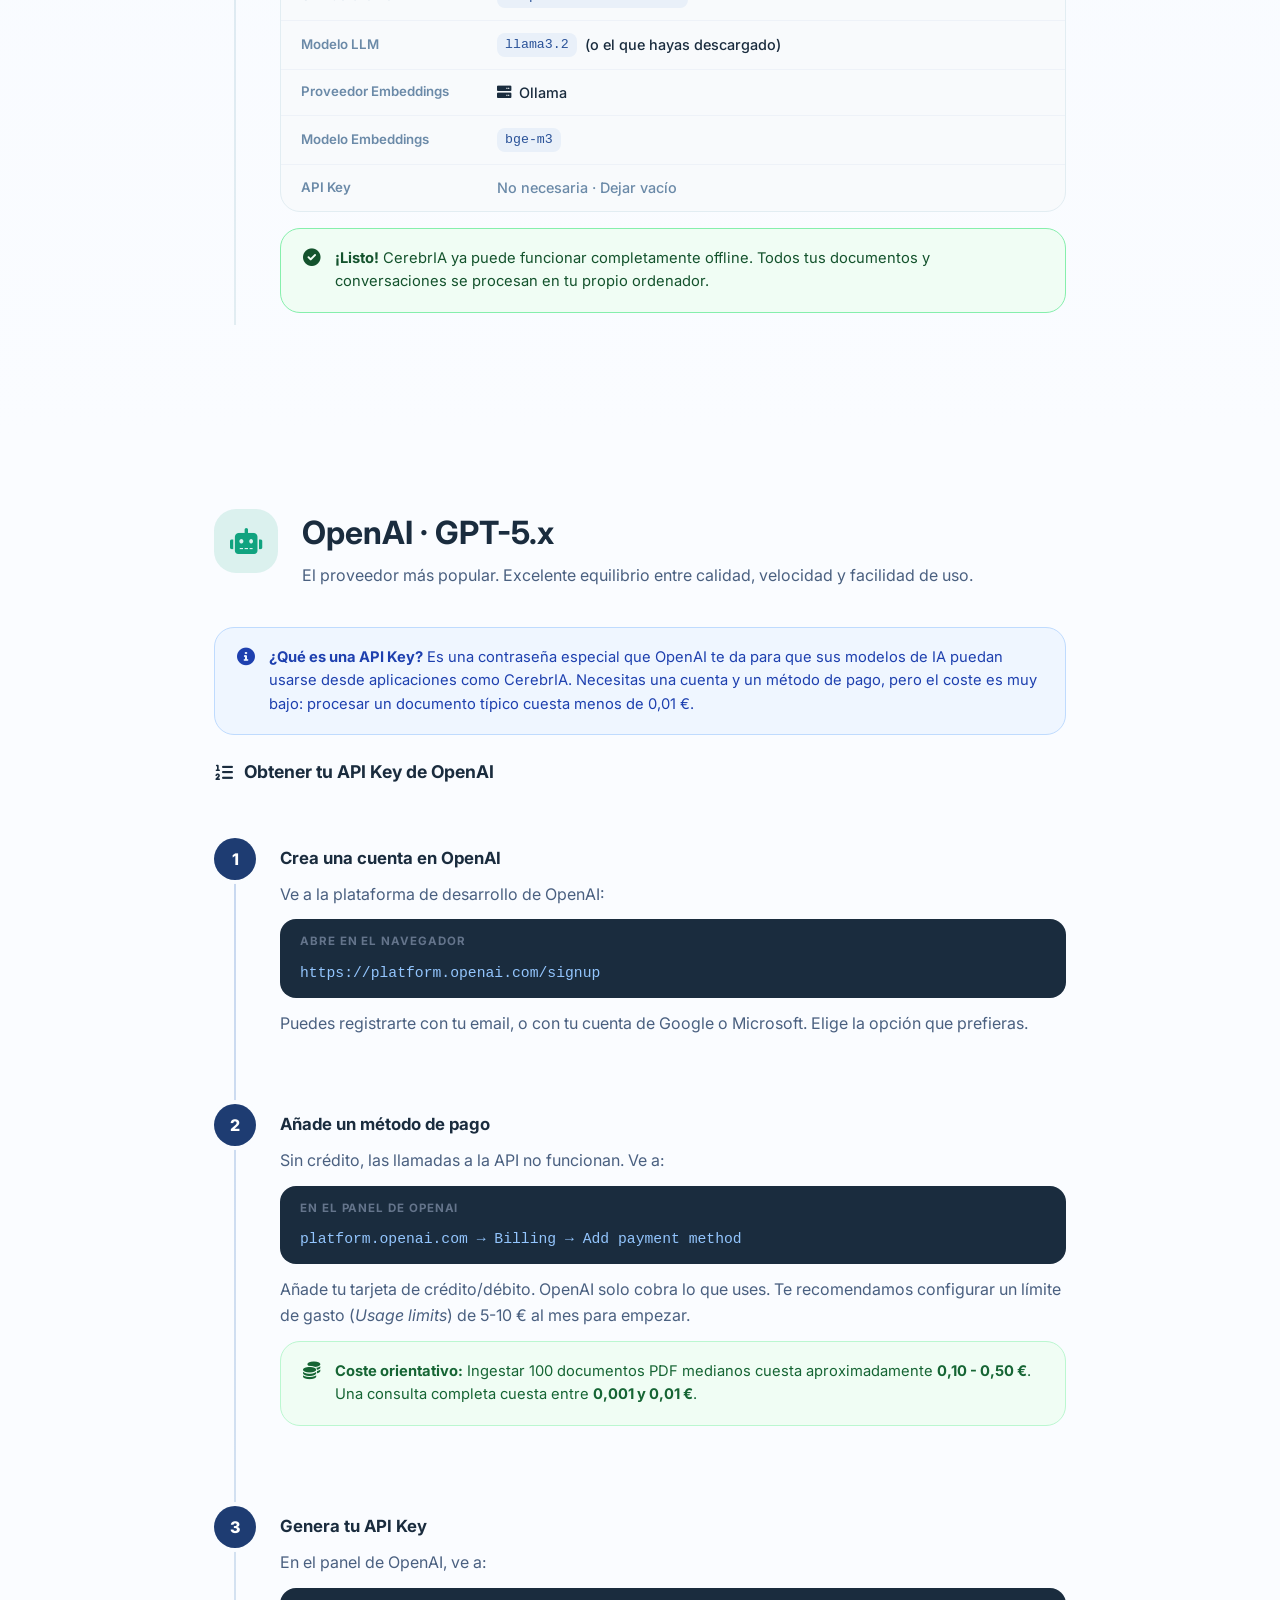
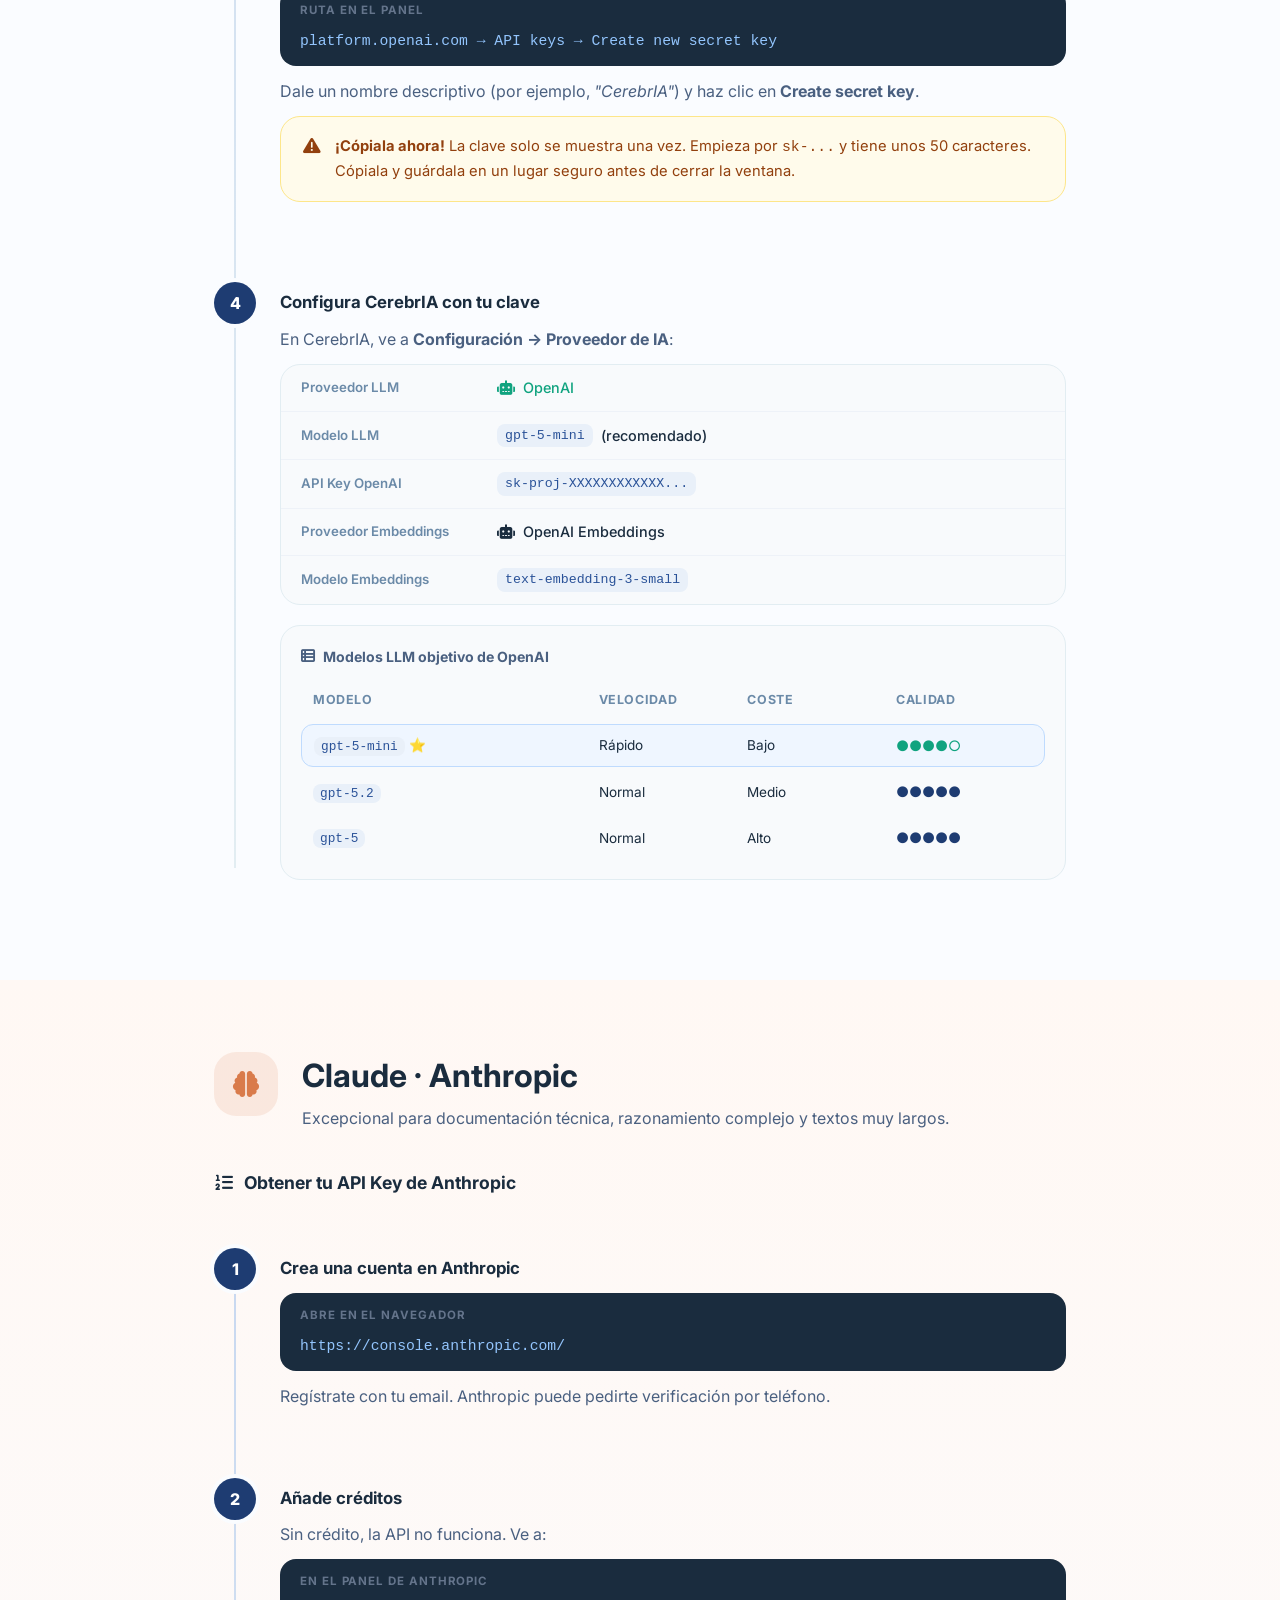
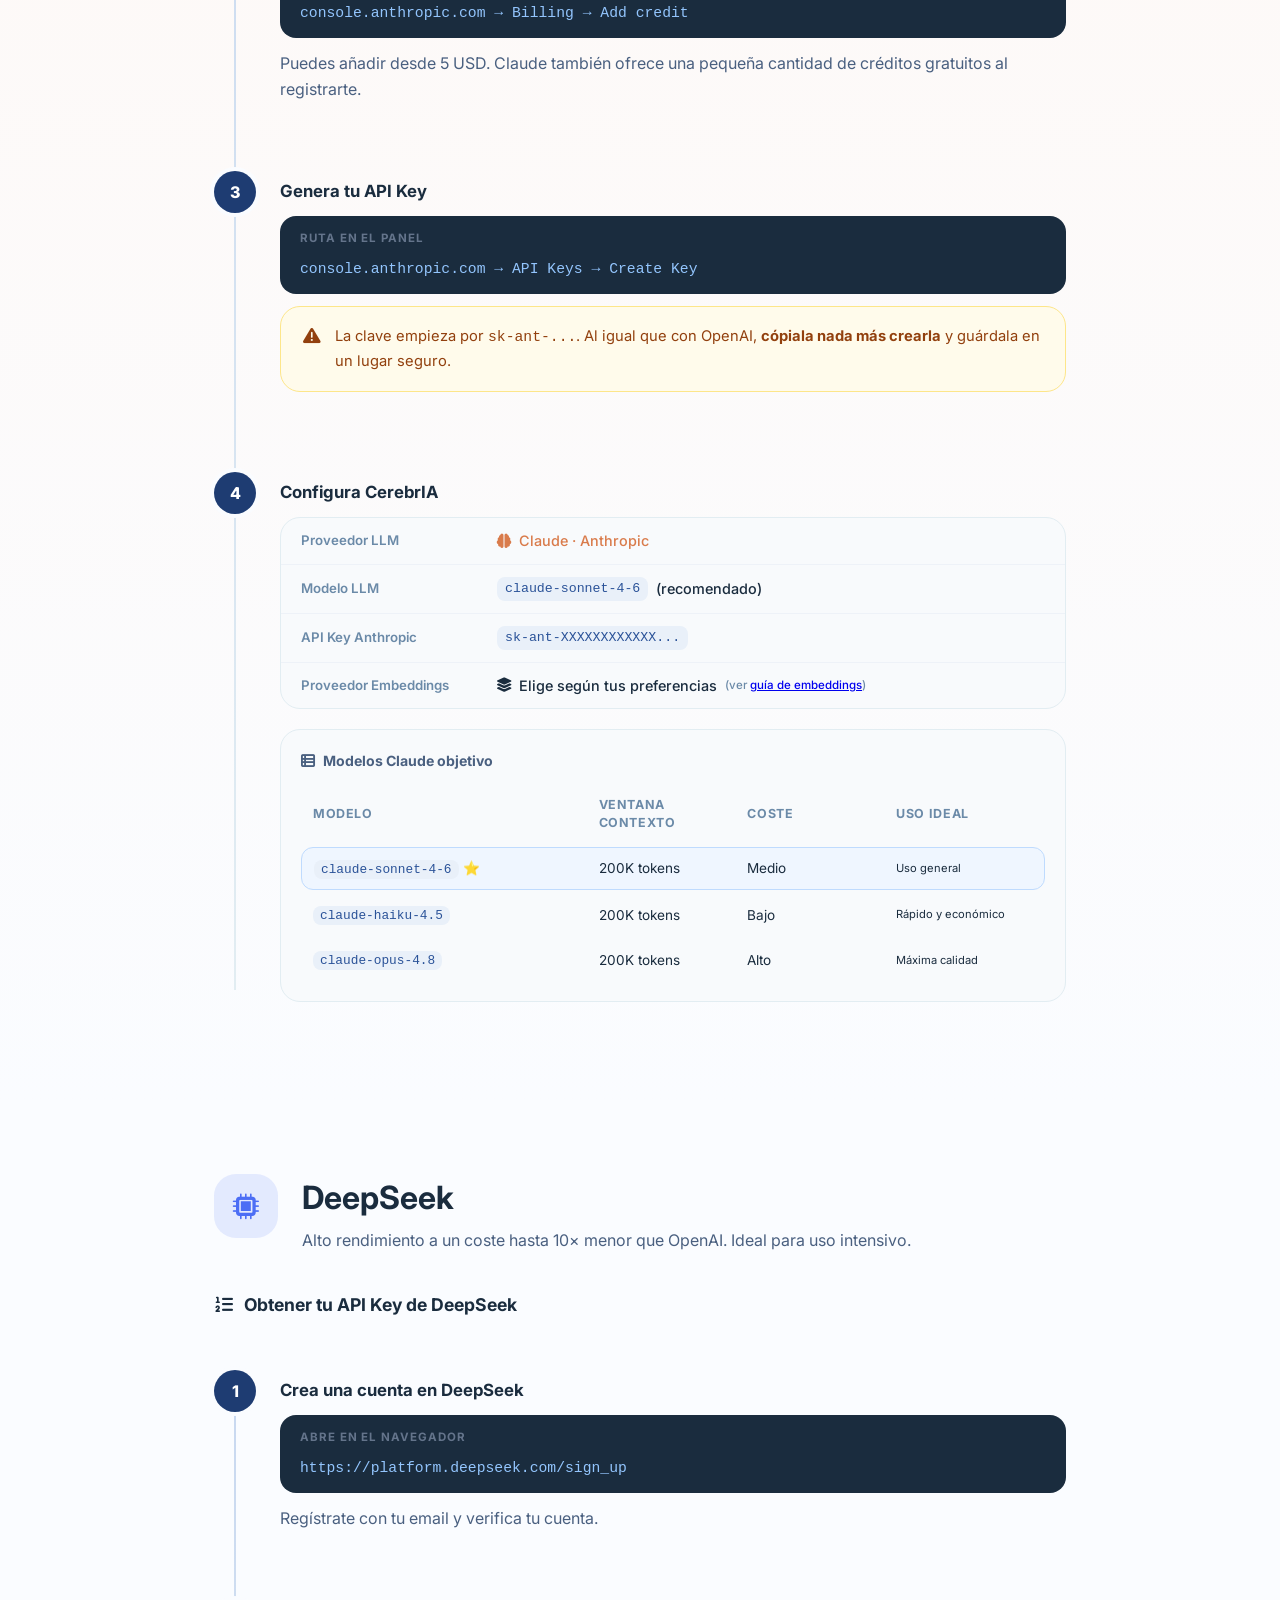
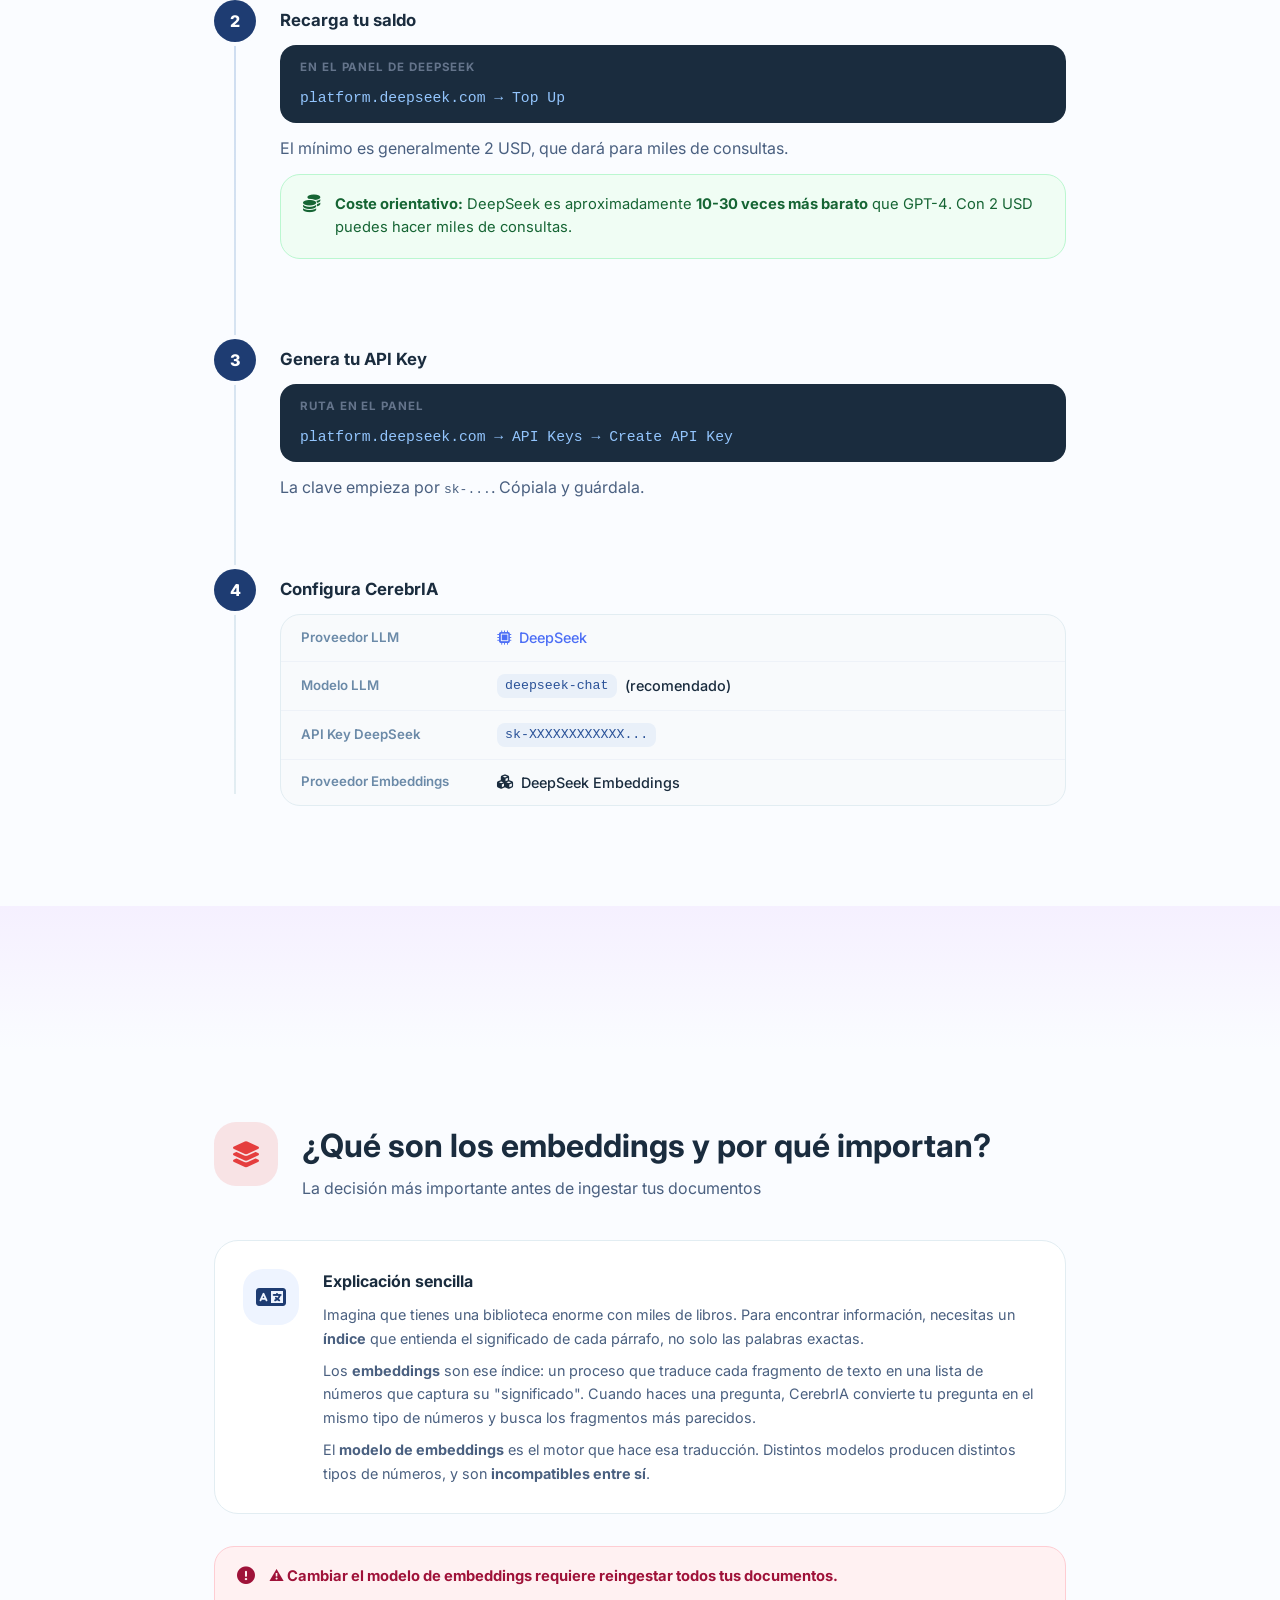
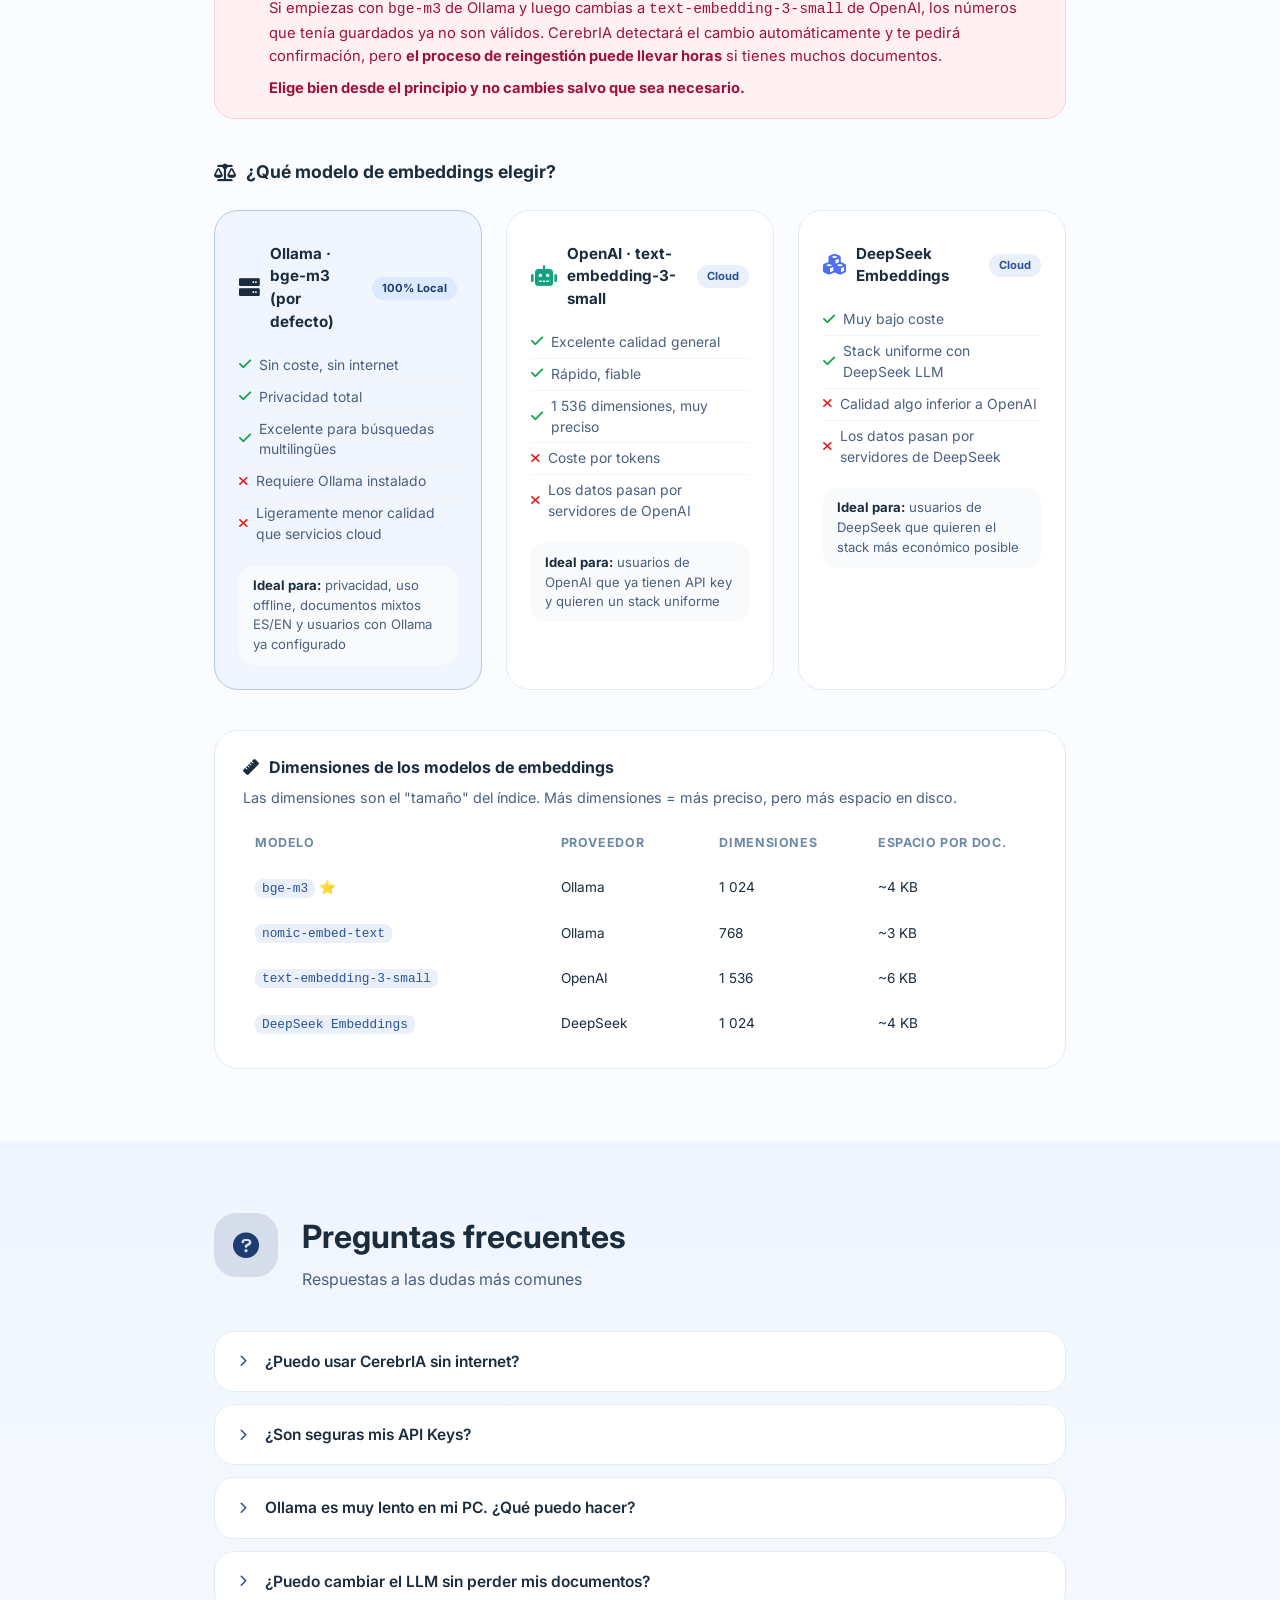
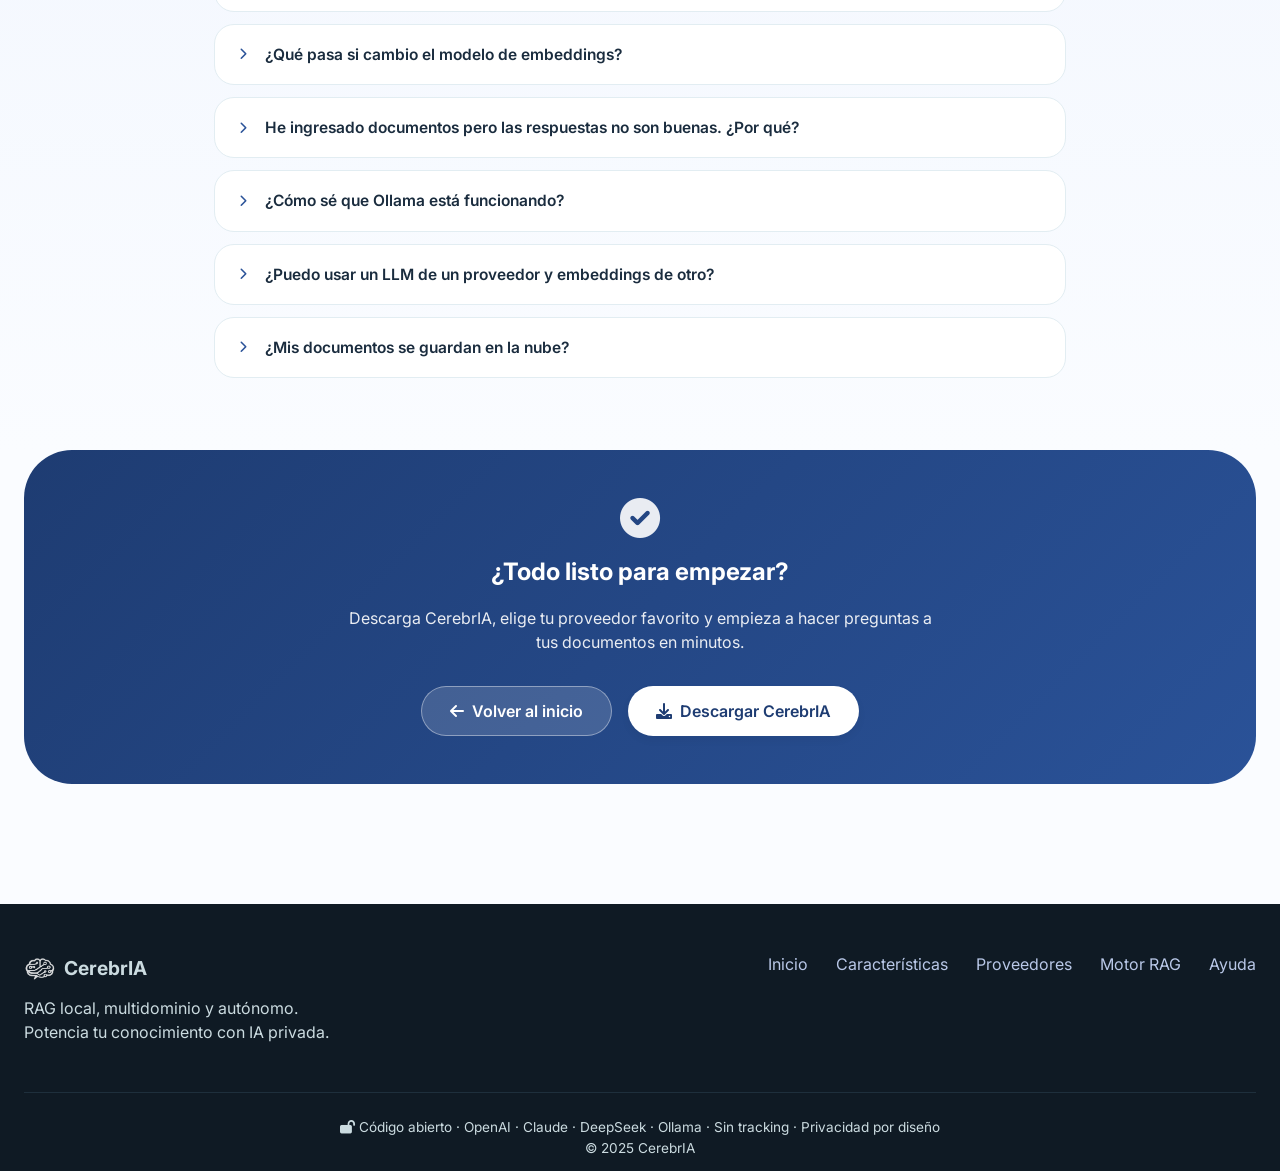
==== commit cb4a95e0: "feat: update default model references for Claude in ayuda and index documentation" ====
--- a/ayuda.html
+++ b/ayuda.html
@@ -517,7 +517,7 @@
                             </div>
                             <div class="config-row">
                                 <span class="config-label">Modelo LLM</span>
-                                <span class="config-value"><code>claude-sonnet-4-5</code> (recomendado)</span>
+                                <span class="config-value"><code>claude-sonnet-4-6</code> (recomendado)</span>
                             </div>
                             <div class="config-row">
                                 <span class="config-label">API Key Anthropic</span>
@@ -535,13 +535,13 @@
                                     <span>Modelo</span><span>Ventana contexto</span><span>Coste</span><span>Uso ideal</span>
                                 </div>
                                 <div class="model-row model-row--recommended">
-                                    <span><code>claude-sonnet-4-5</code> ⭐</span><span>200K tokens</span><span>Medio</span><span style="font-size:0.82em;">Uso general</span>
+                                    <span><code>claude-sonnet-4-6</code> ⭐</span><span>200K tokens</span><span>Medio</span><span style="font-size:0.82em;">Uso general</span>
                                 </div>
                                 <div class="model-row">
-                                    <span><code>claude-haiku-3-5</code></span><span>200K tokens</span><span>Bajo</span><span style="font-size:0.82em;">Rápido y económico</span>
+                                    <span><code>claude-haiku-4.5</code></span><span>200K tokens</span><span>Bajo</span><span style="font-size:0.82em;">Rápido y económico</span>
                                 </div>
                                 <div class="model-row">
-                                    <span><code>claude-opus-4-1</code></span><span>200K tokens</span><span>Alto</span><span style="font-size:0.82em;">Máxima calidad</span>
+                                    <span><code>claude-opus-4.8</code></span><span>200K tokens</span><span>Alto</span><span style="font-size:0.82em;">Máxima calidad</span>
                                 </div>
                             </div>
                         </div>
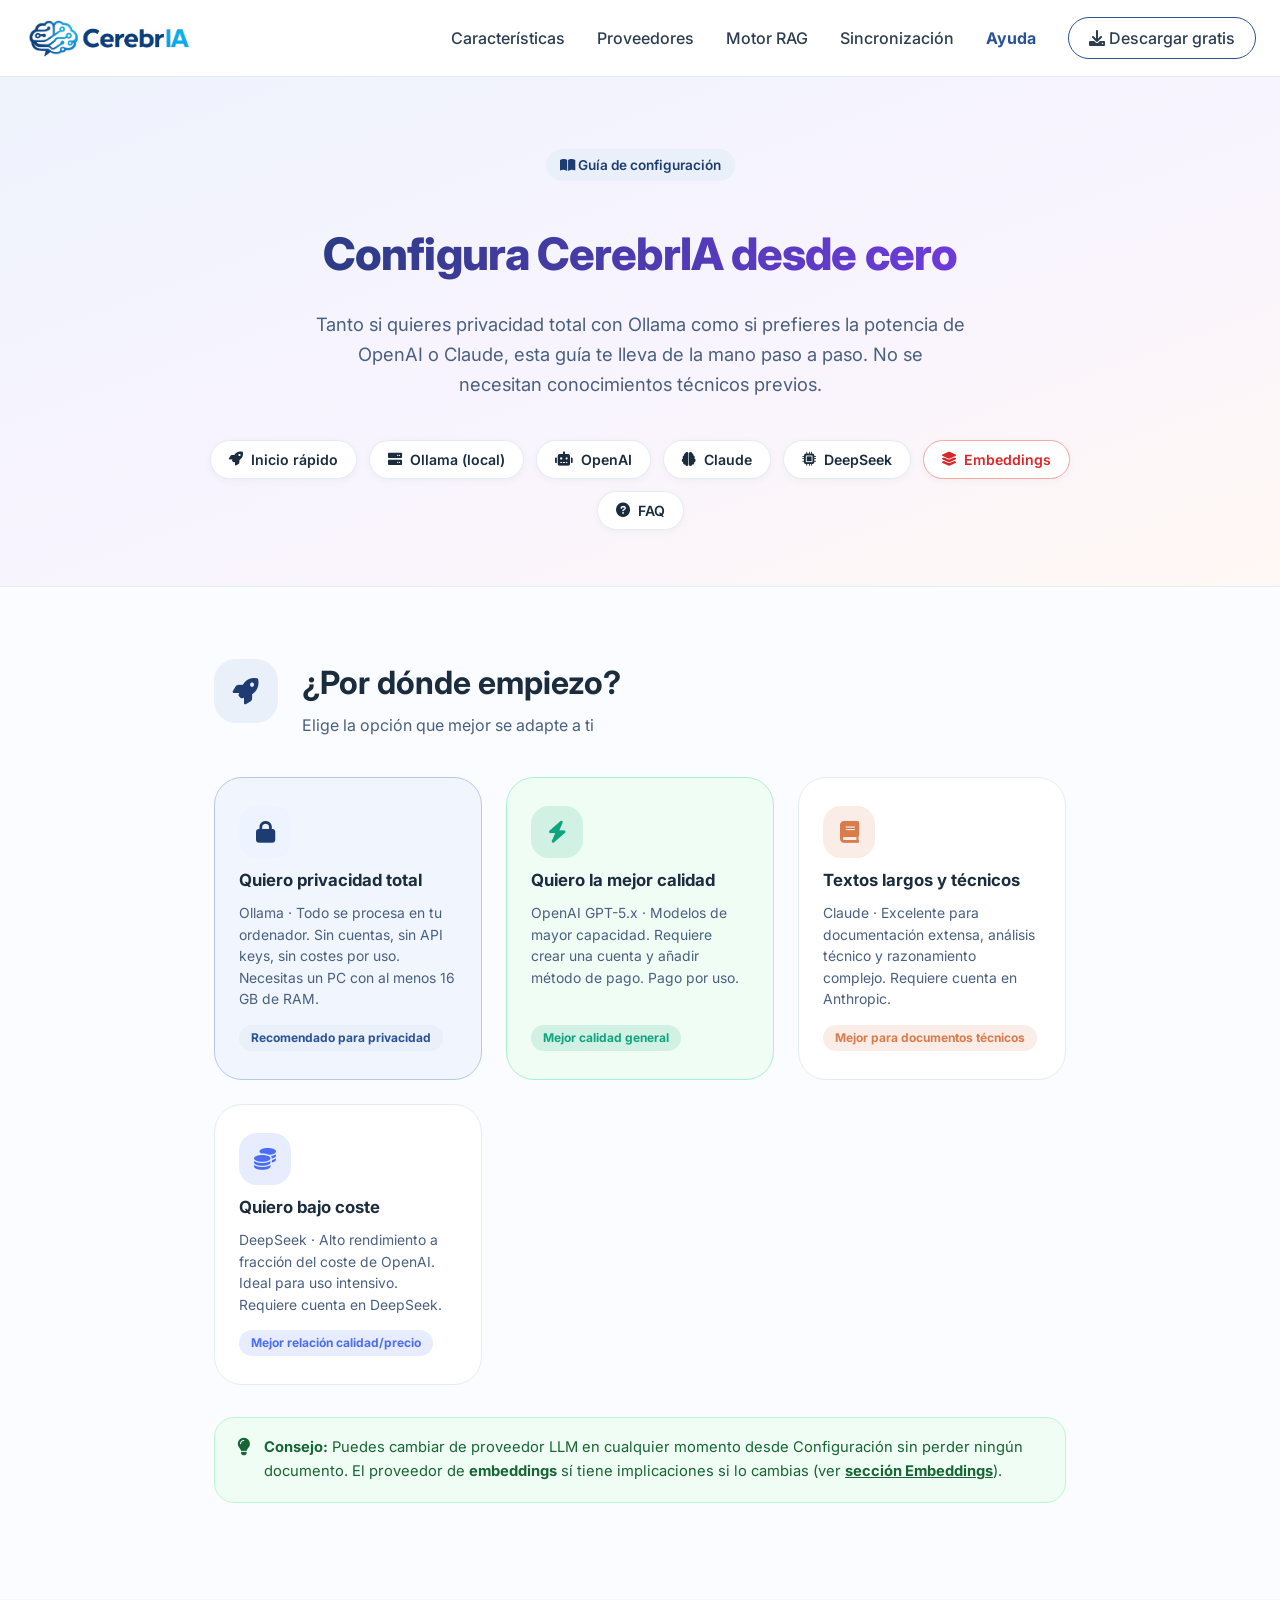
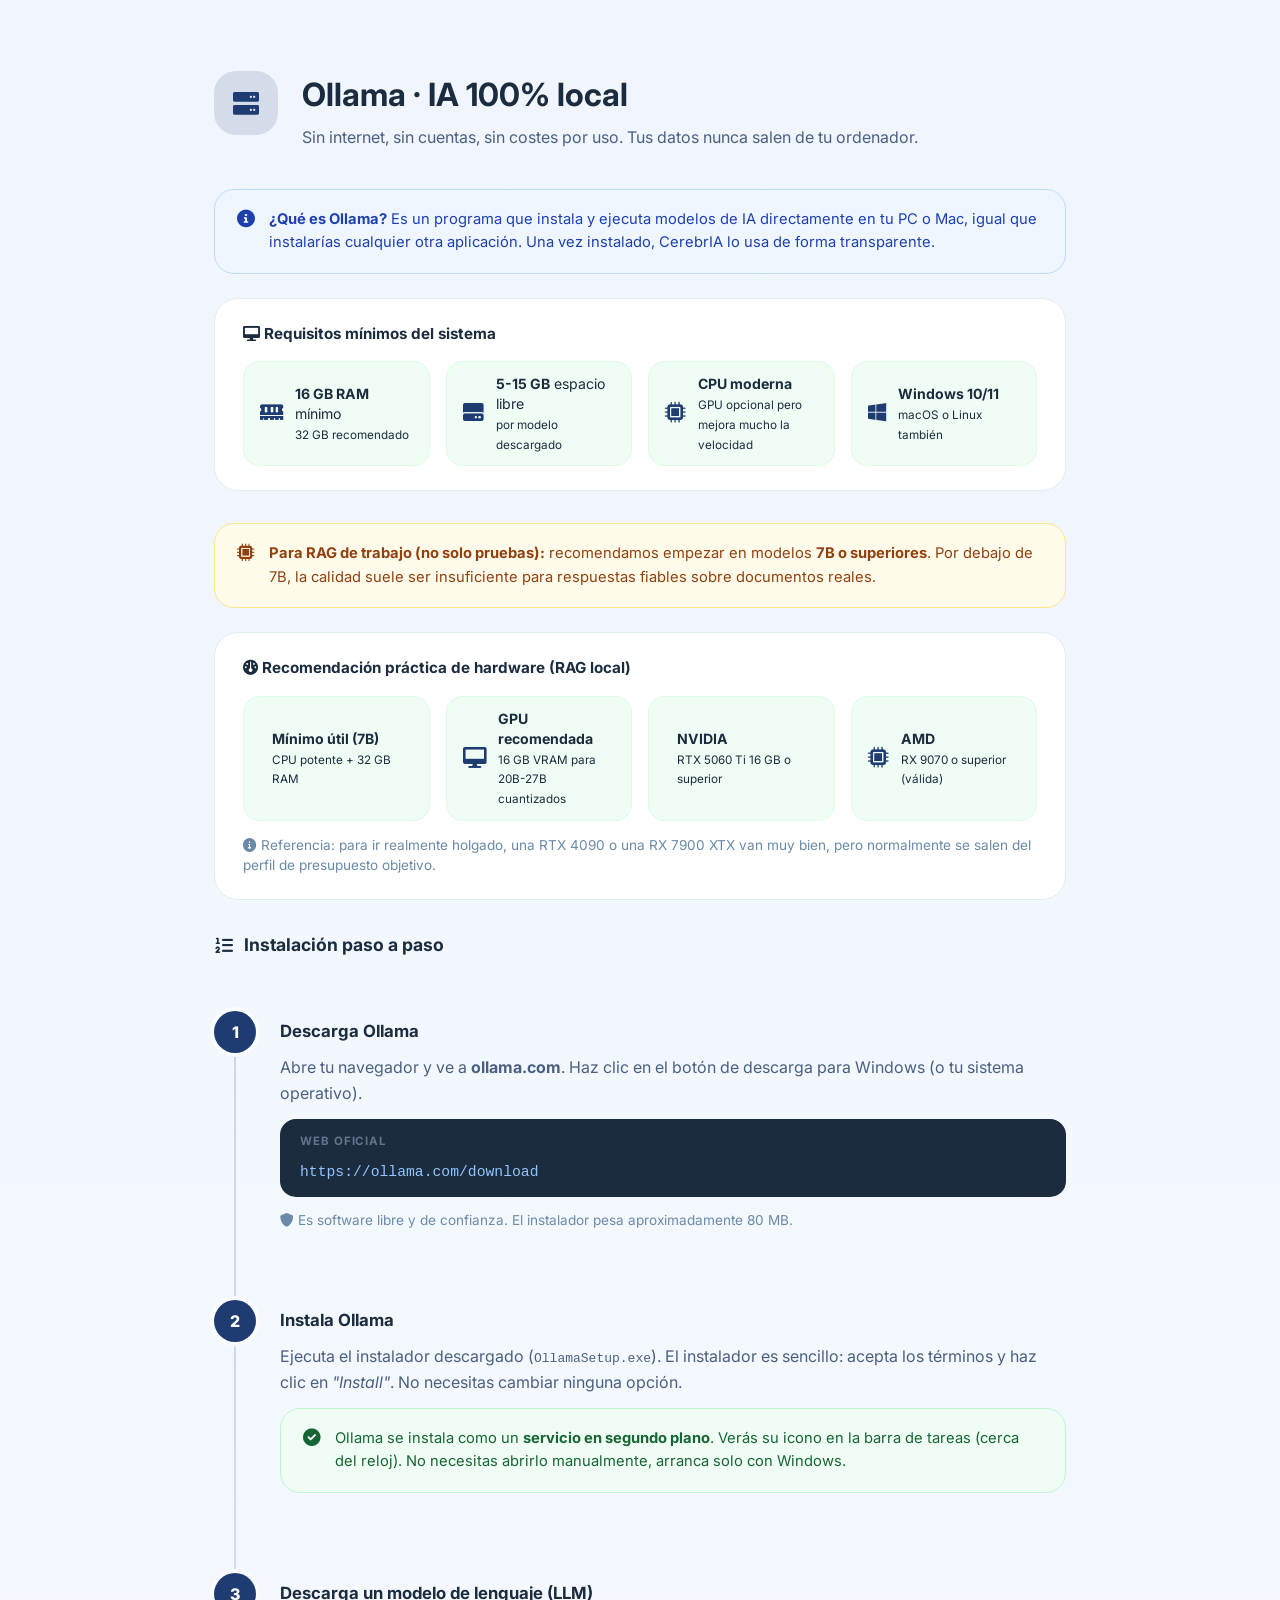
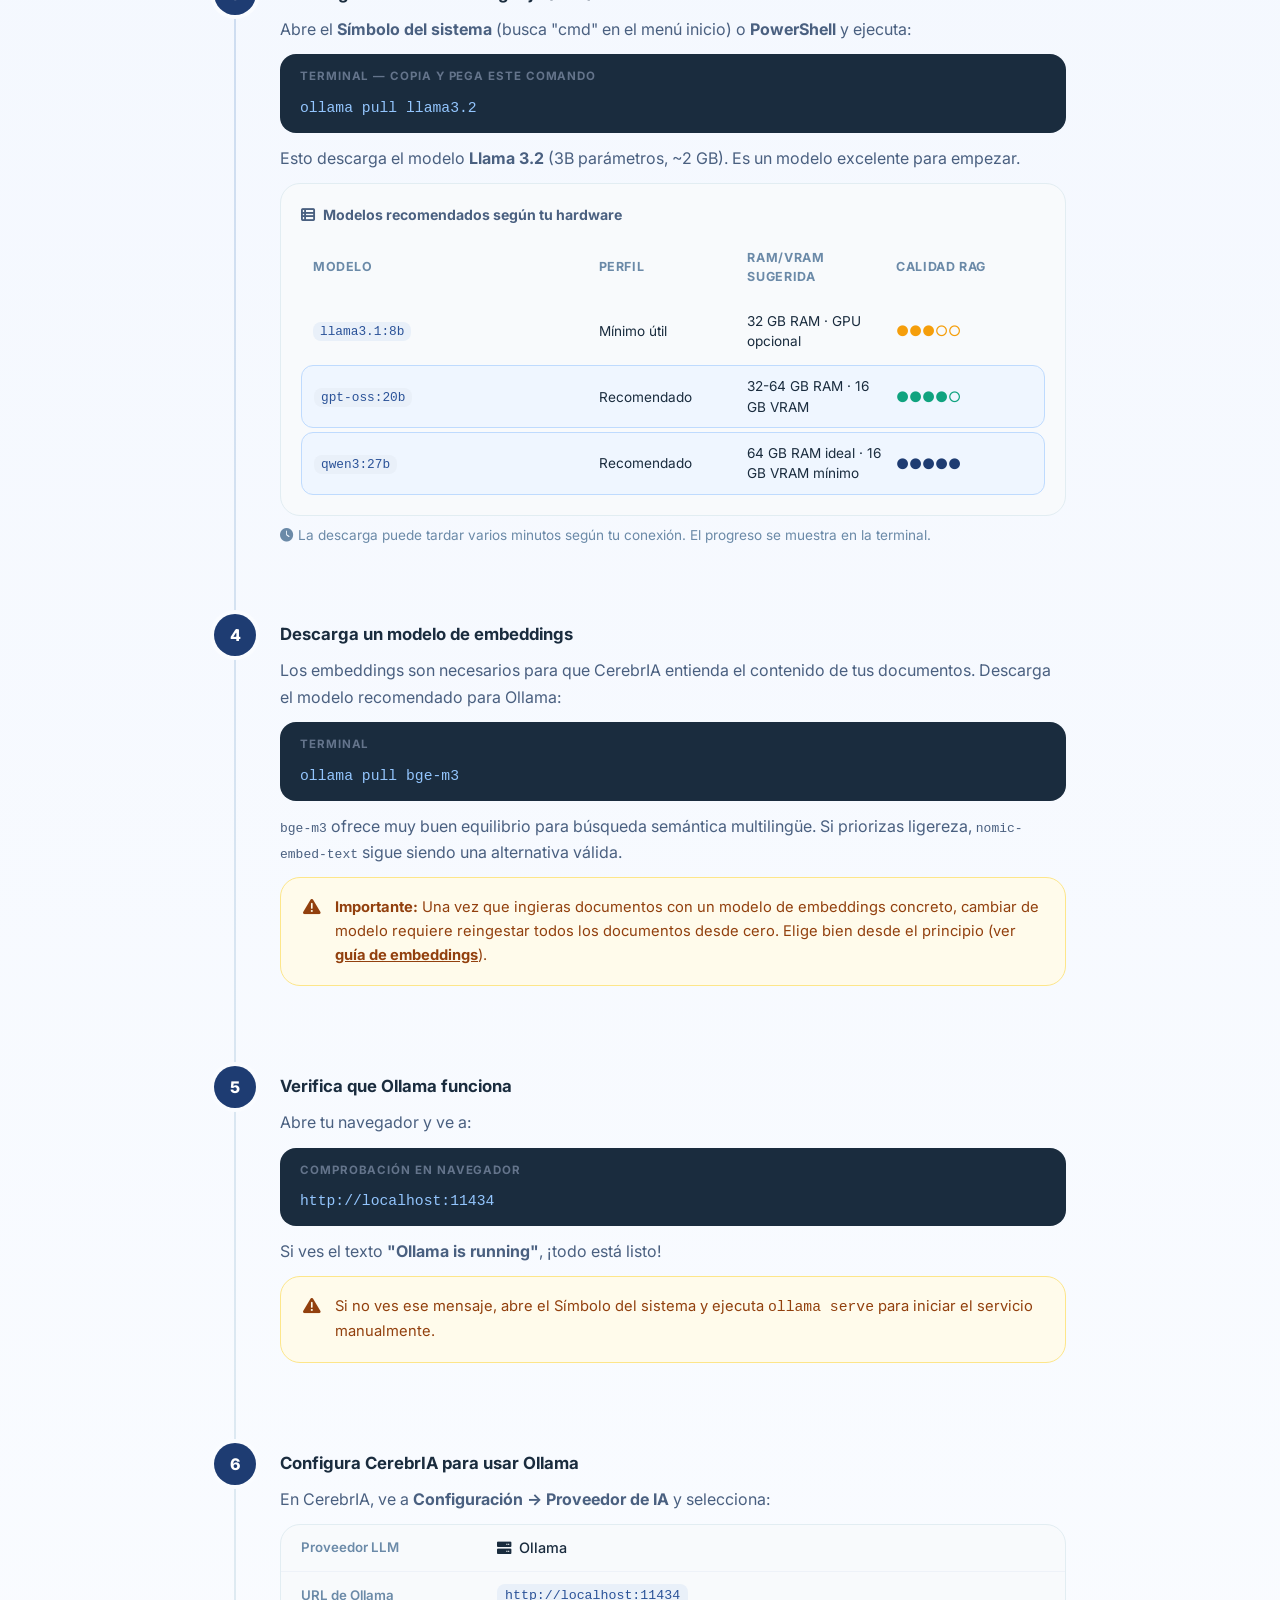
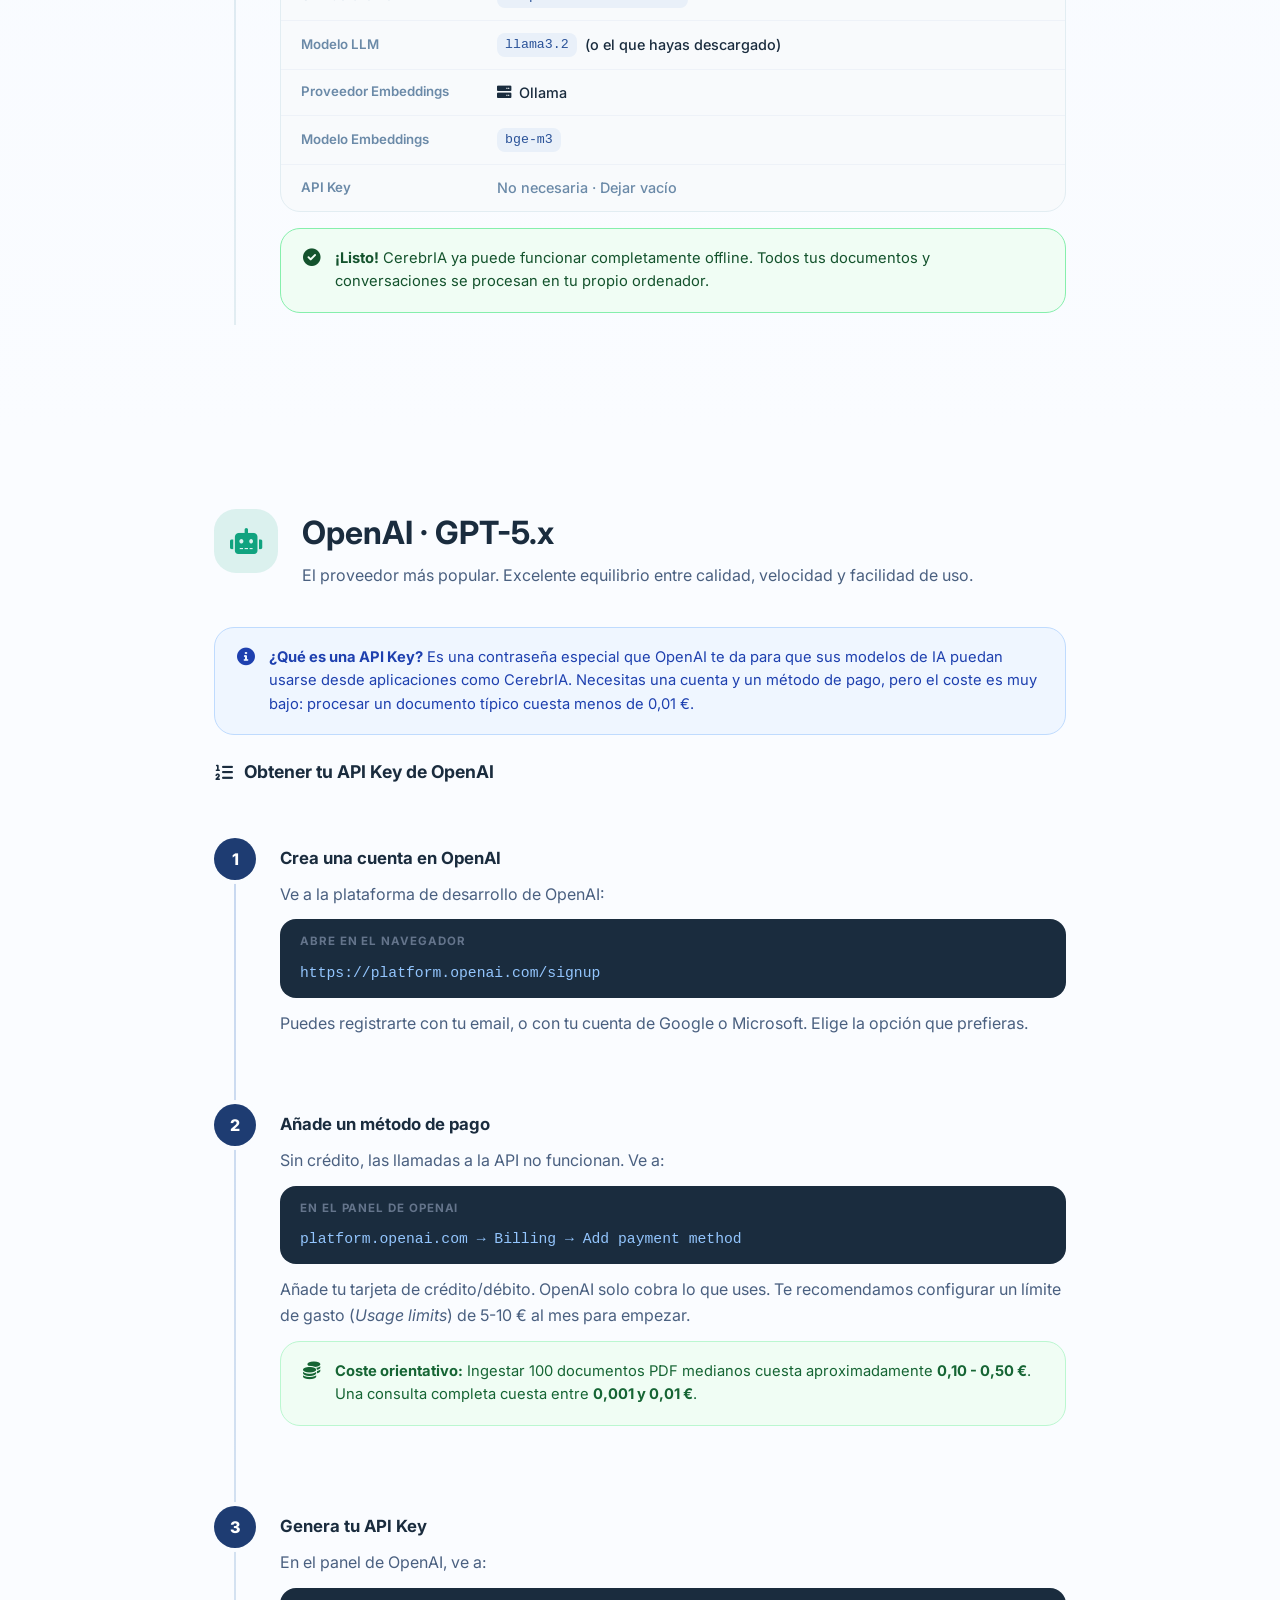
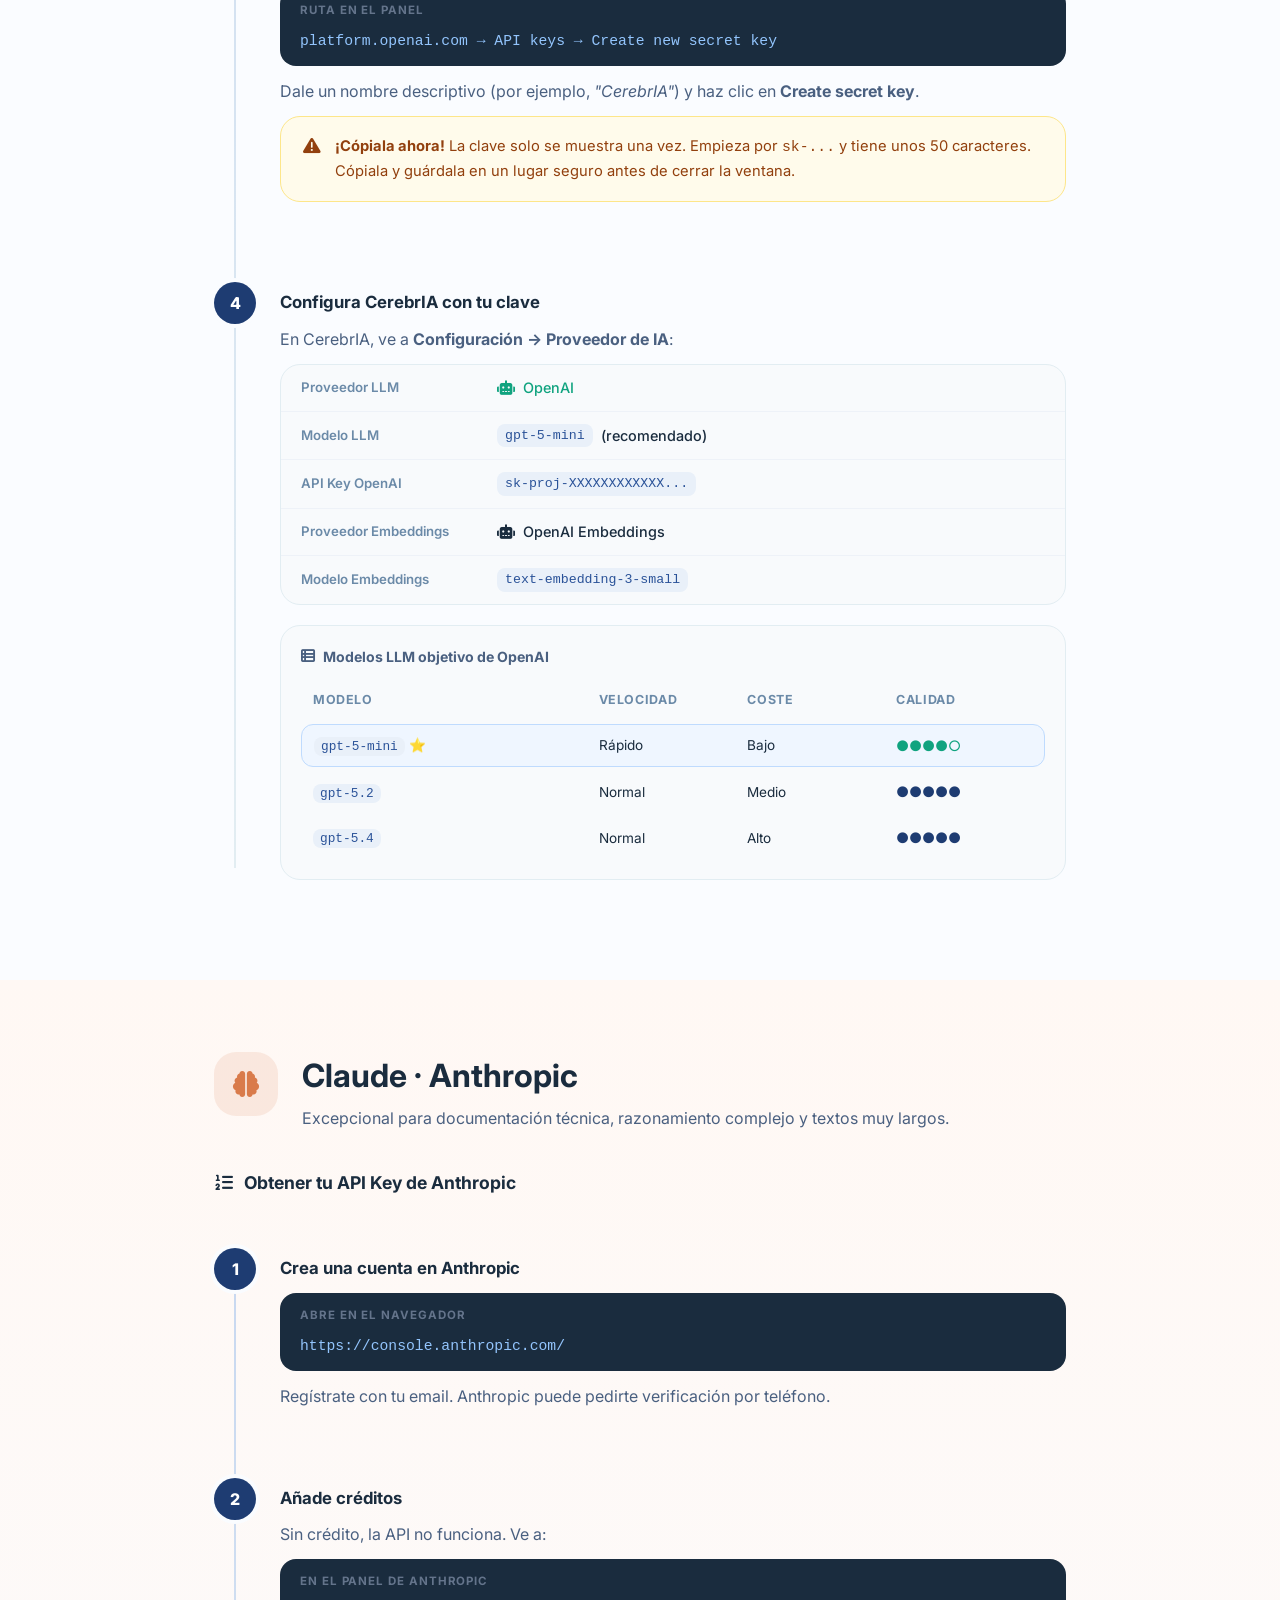
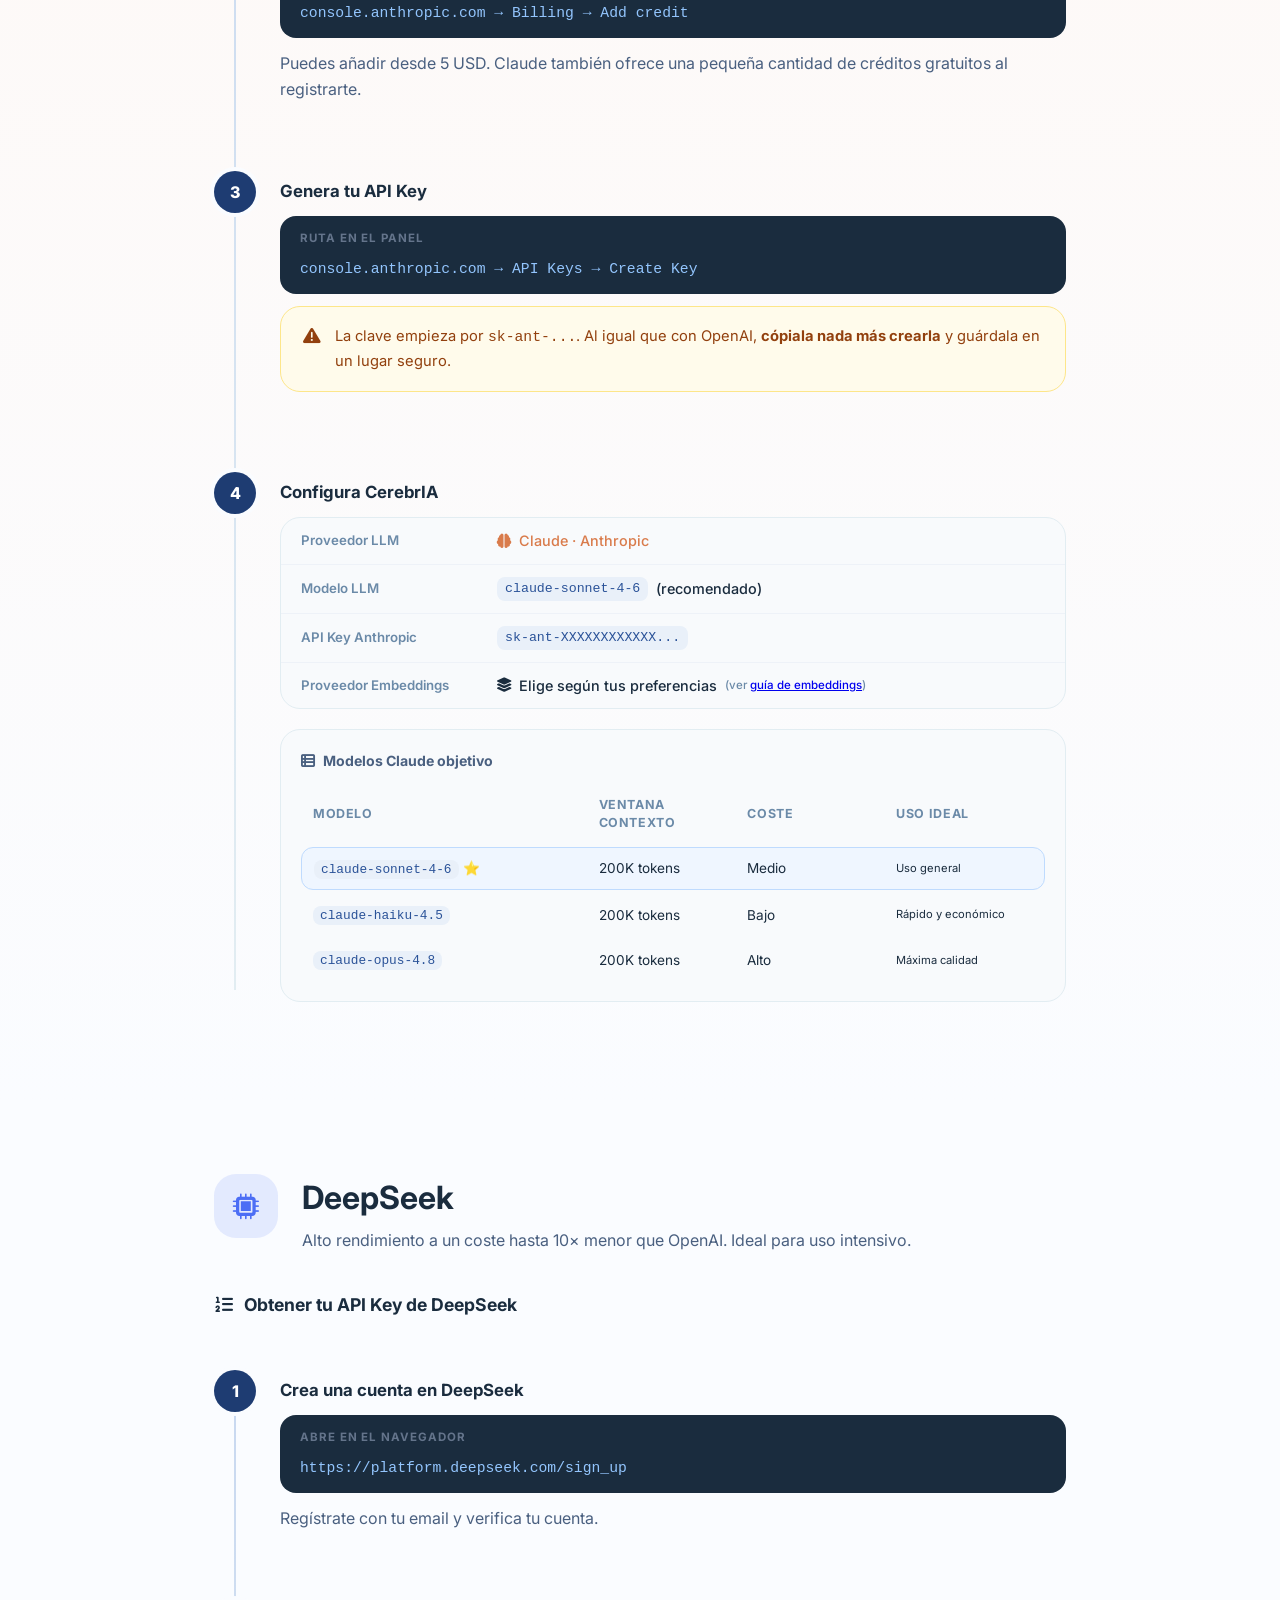
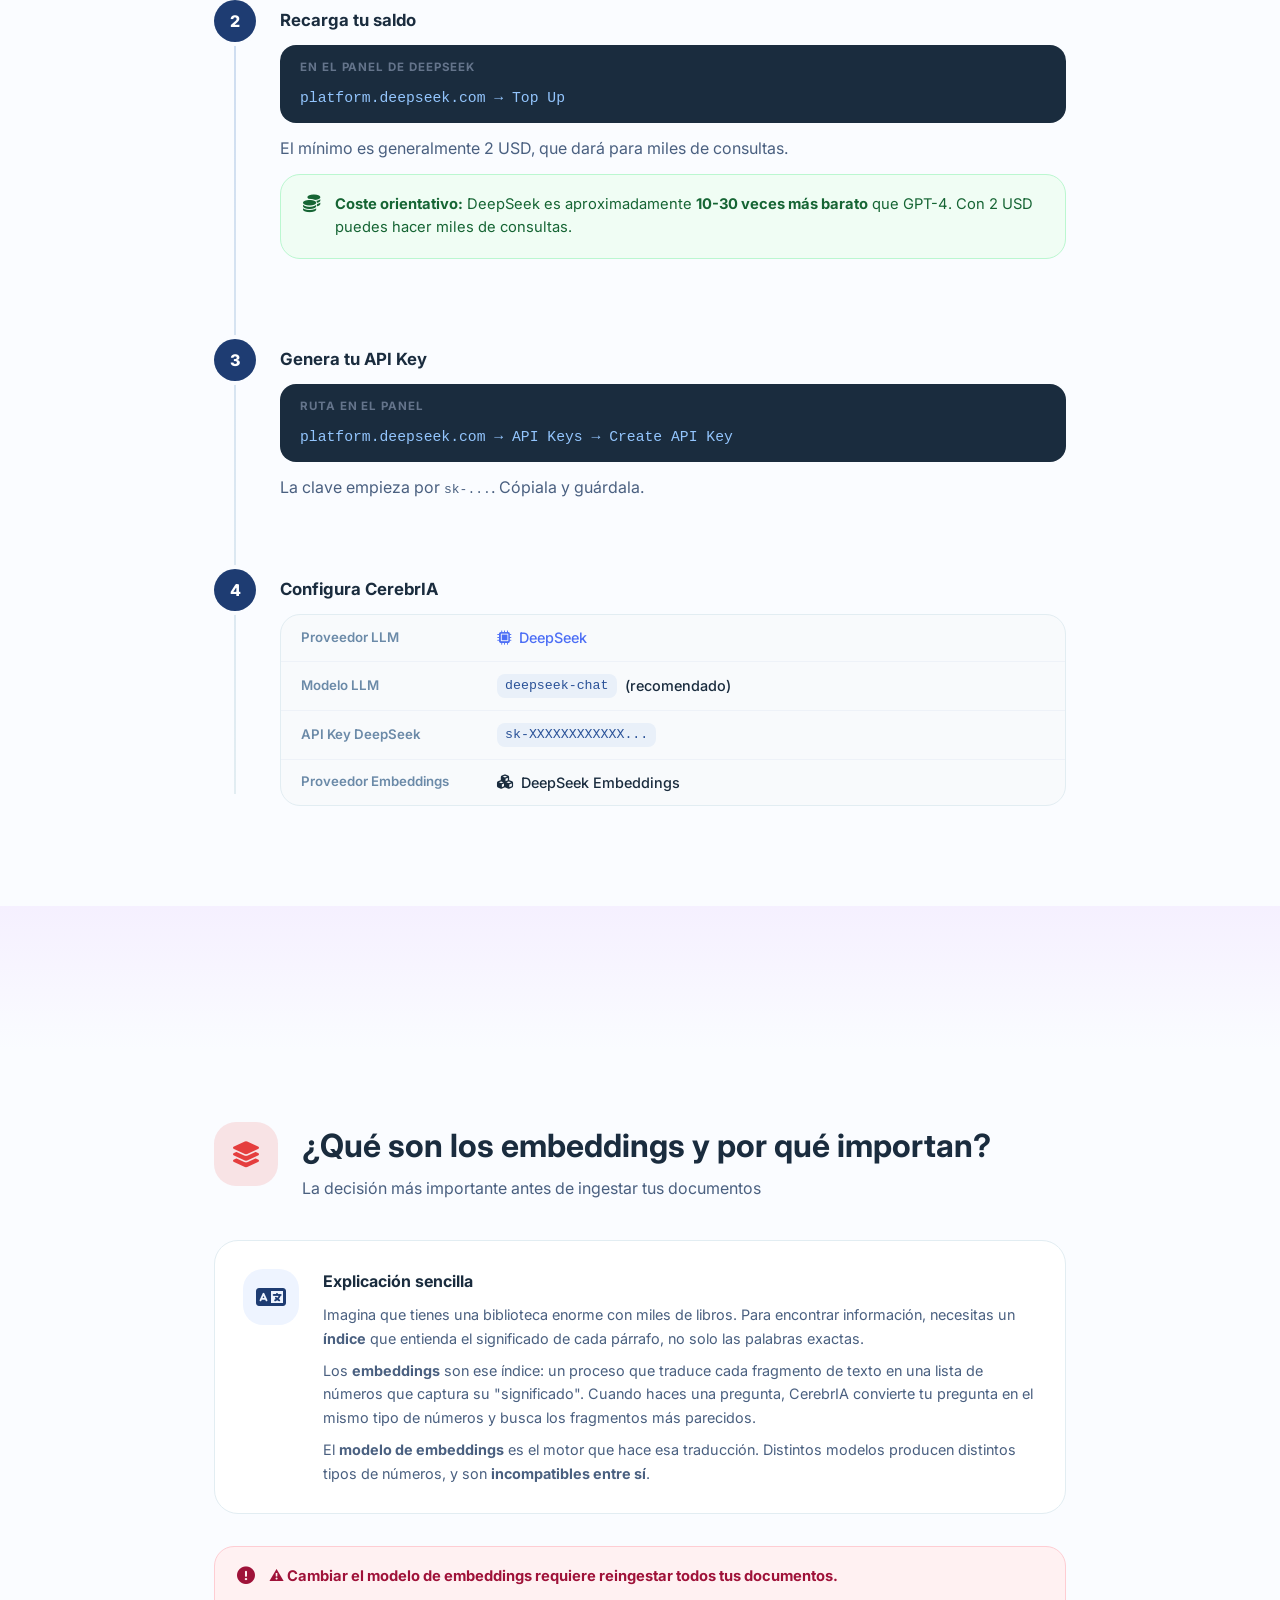
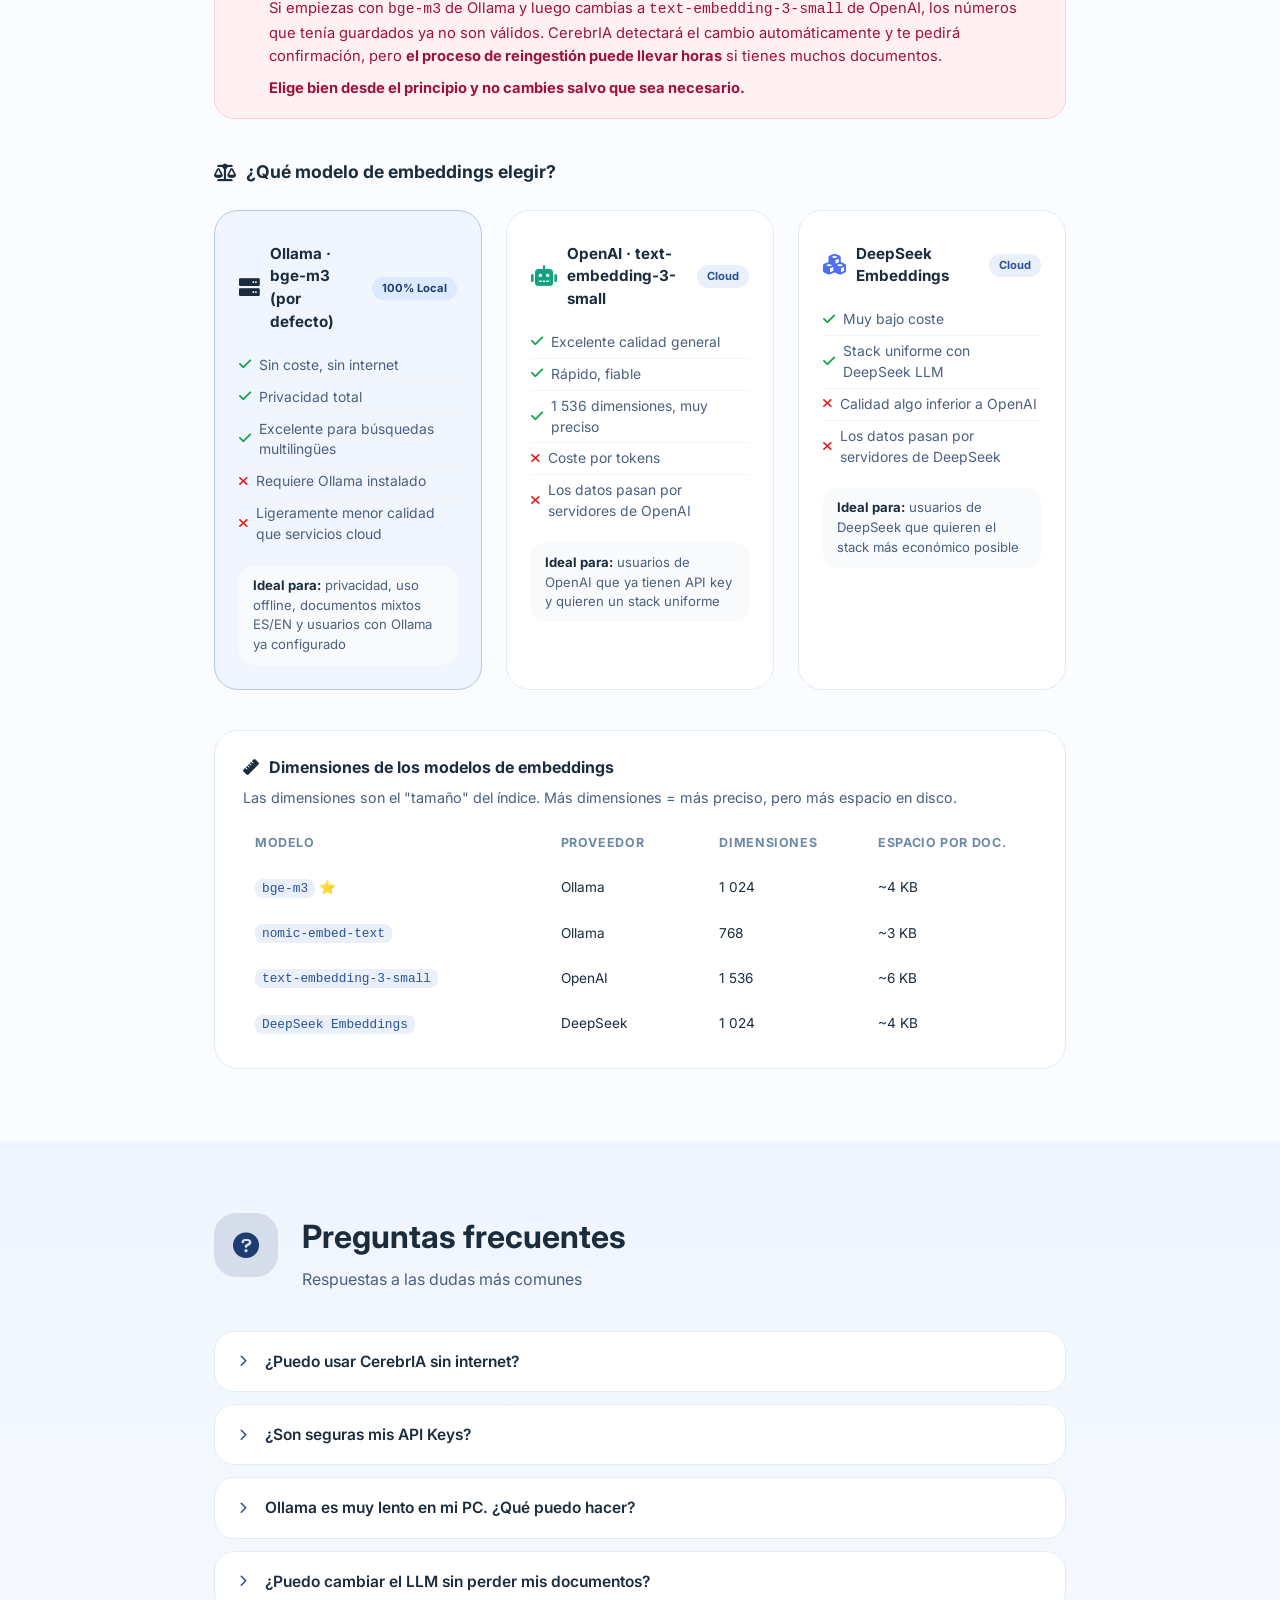
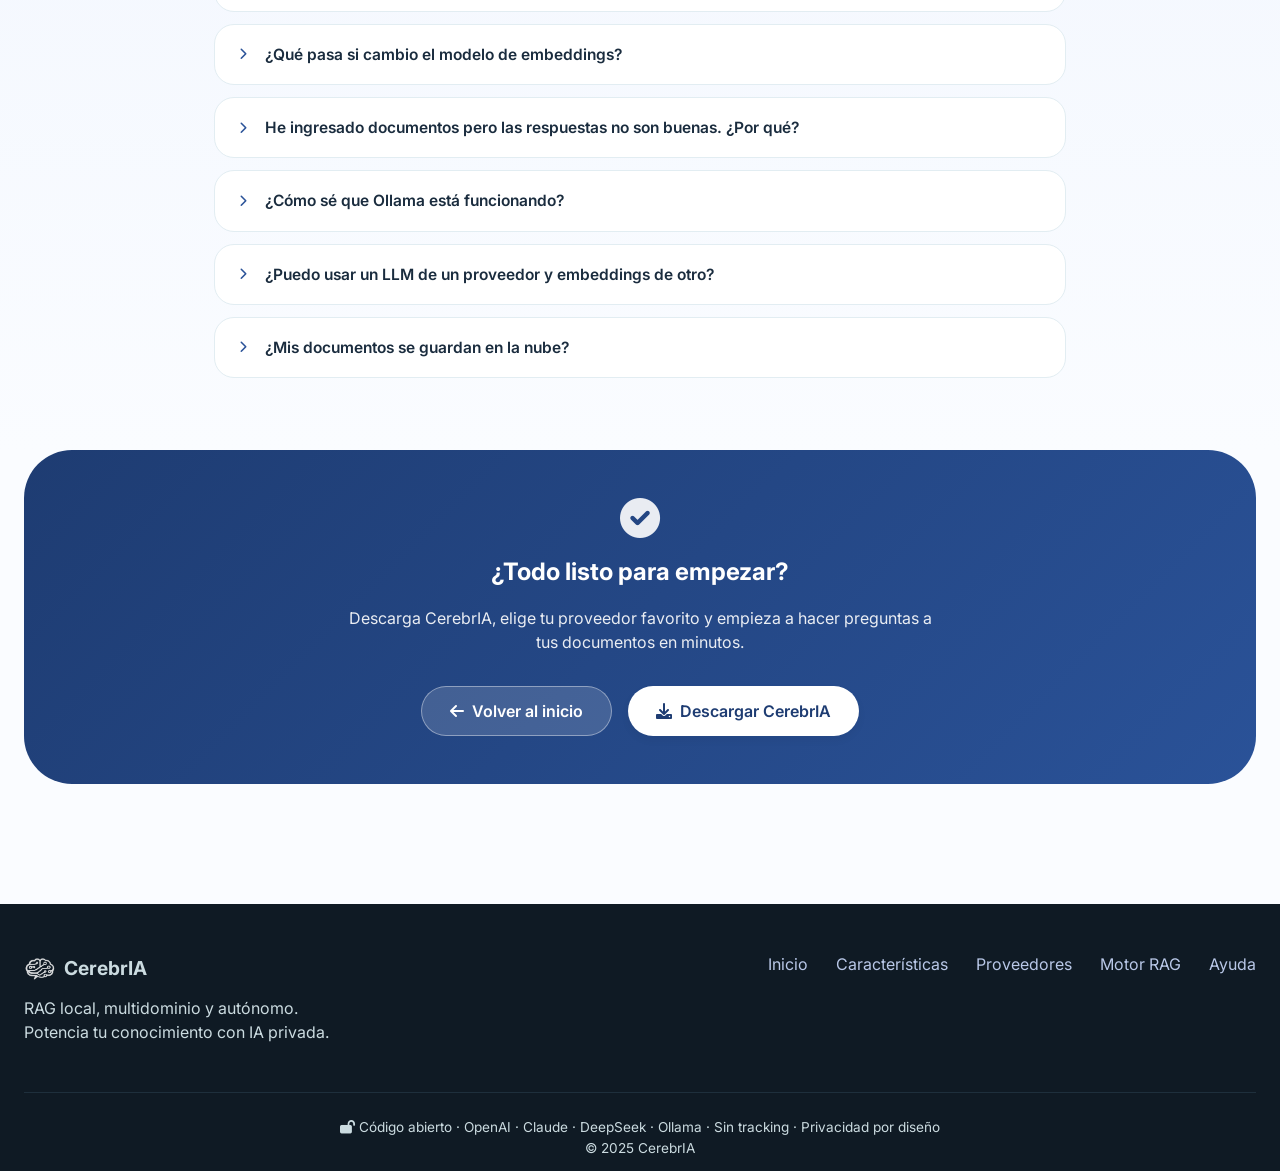
==== commit 19a22d65: "feat: update gpt-5 model reference to gpt-5.4 in ayuda documentation" ====
--- a/ayuda.html
+++ b/ayuda.html
@@ -440,7 +440,7 @@
                                     <span><code>gpt-5.2</code></span><span>Normal</span><span>Medio</span><span class="quality-bar quality-bar--5">●●●●●</span>
                                 </div>
                                 <div class="model-row">
-                                    <span><code>gpt-5</code></span><span>Normal</span><span>Alto</span><span class="quality-bar quality-bar--5">●●●●●</span>
+                                    <span><code>gpt-5.4</code></span><span>Normal</span><span>Alto</span><span class="quality-bar quality-bar--5">●●●●●</span>
                                 </div>
                             </div>
                         </div>
